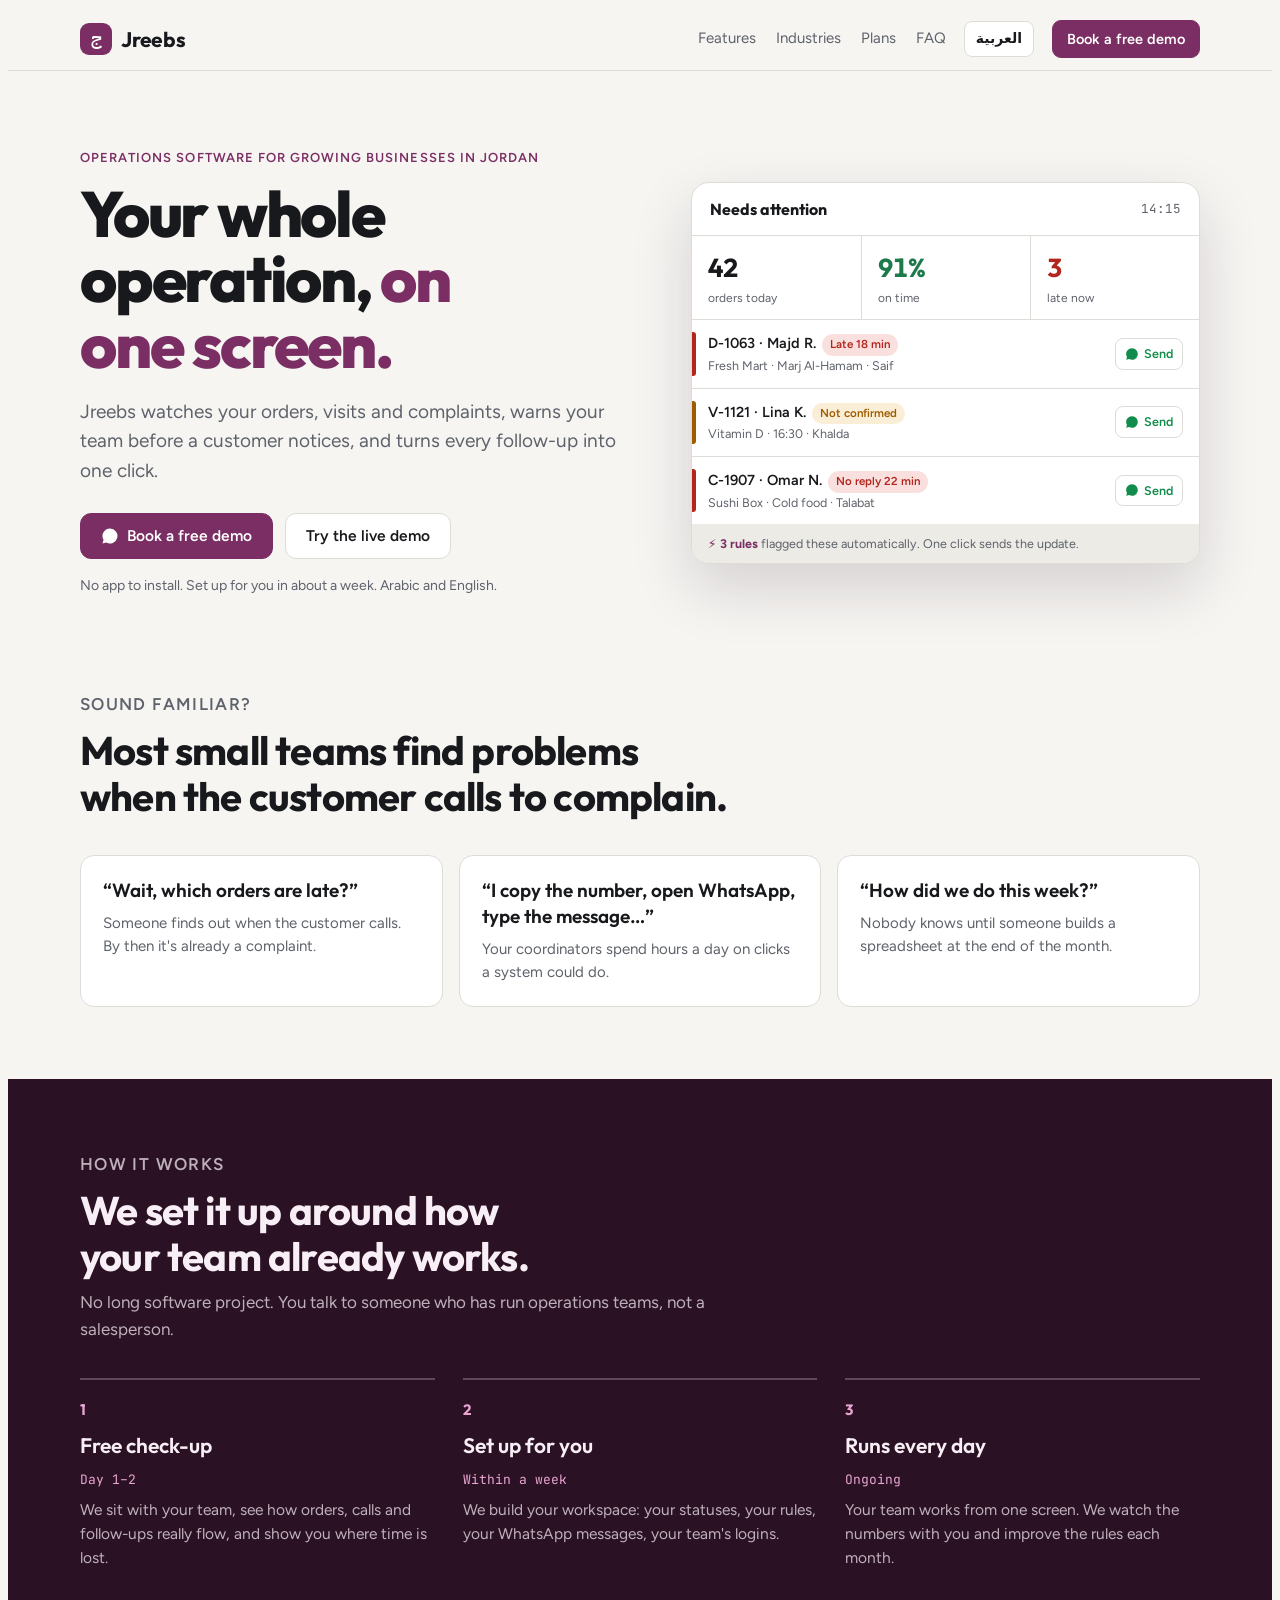
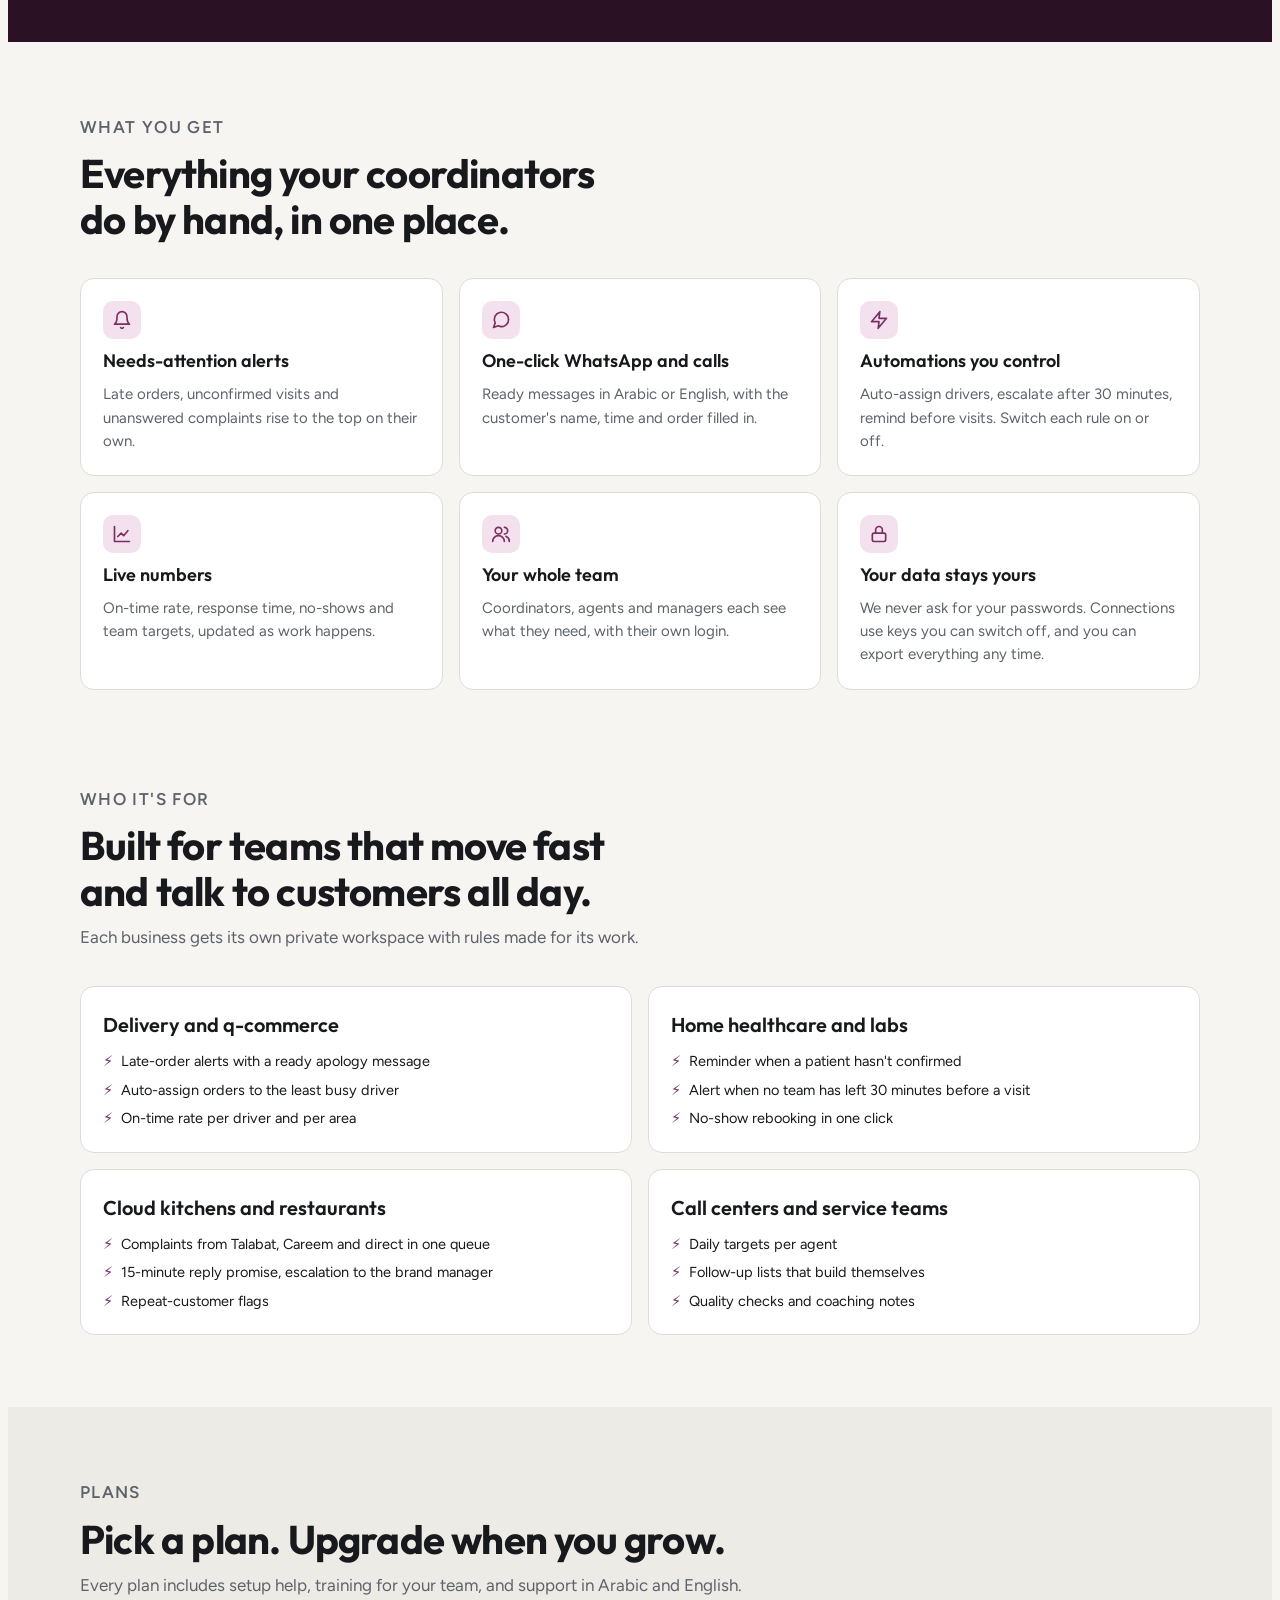
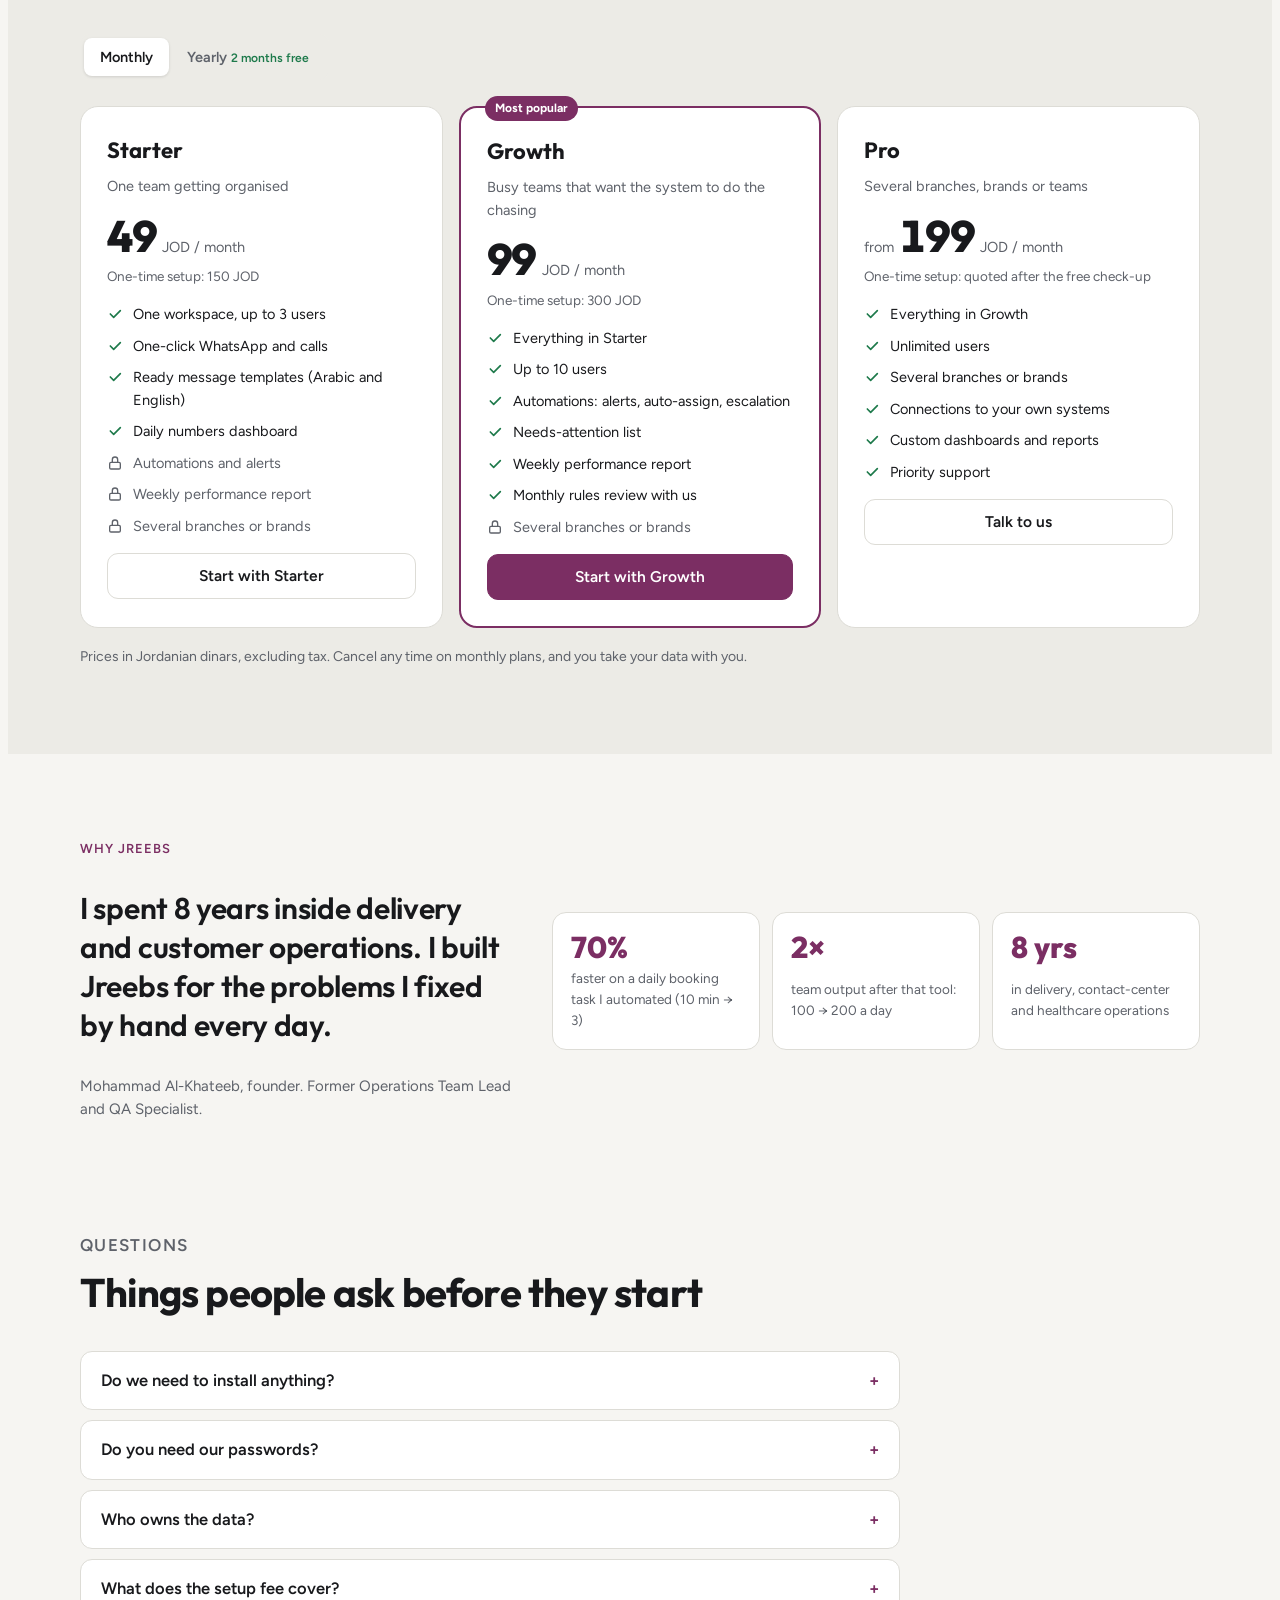
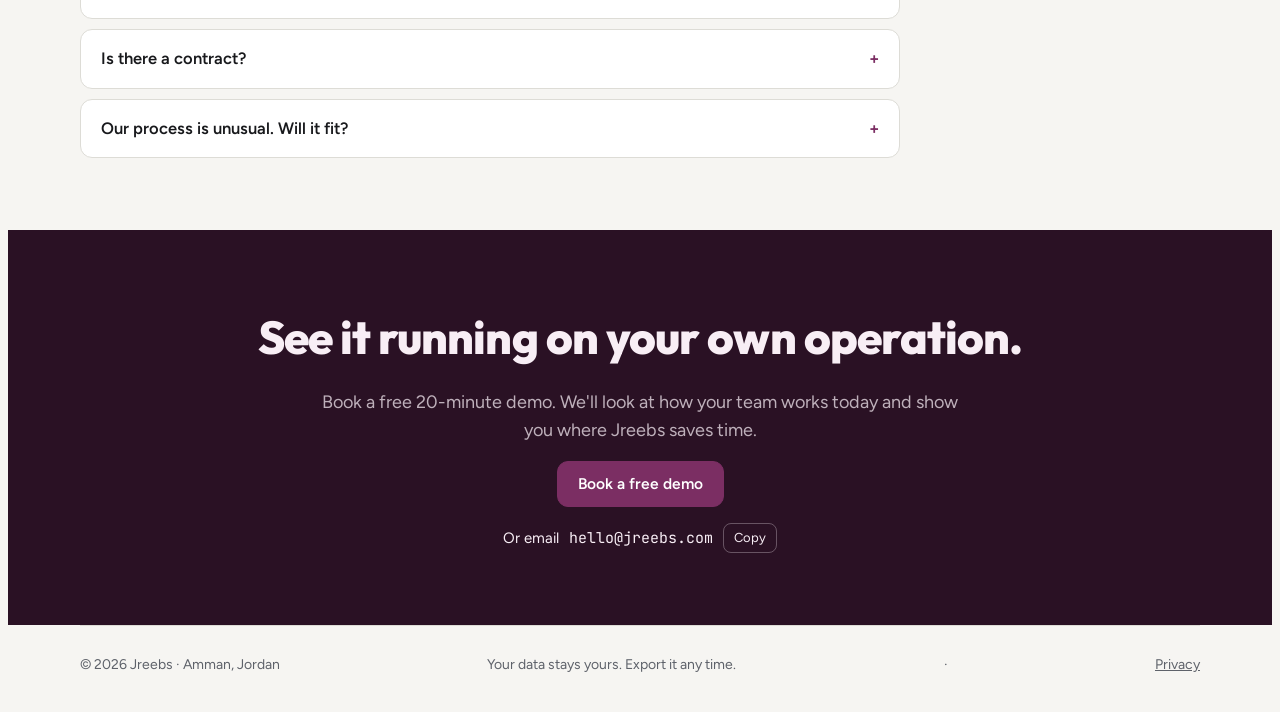
==== index.html @ a80e7702 "Switch contact email to hello@jreebs.com; add go-live checklist Co-Authored-By: Claude Sonnet 5 <nor" ====
<!doctype html>
<html lang="en">
<head>
<meta charset="utf-8">
<meta name="viewport" content="width=device-width, initial-scale=1, viewport-fit=cover">
<title>Jreebs — operations software for growing businesses in Jordan</title>
<meta name="description" content="Jreebs watches your orders, visits and complaints, warns your team before a customer notices, and turns every follow-up into one click. Built for delivery, home healthcare, cloud kitchens and service teams in Jordan.">
<meta name="theme-color" content="#7B2E63">
<meta property="og:type" content="website">
<meta property="og:site_name" content="Jreebs">
<meta property="og:title" content="Jreebs — your whole operation, on one screen">
<meta property="og:description" content="Operations software for growing businesses in Jordan: alerts, one-click WhatsApp, automations you control, and live numbers.">
<meta property="og:url" content="https://jreebs.com/">
<meta property="og:locale" content="en_US">
<meta property="og:locale:alternate" content="ar_JO">
<meta name="twitter:card" content="summary">
<link rel="canonical" href="https://jreebs.com/">
<link rel="icon" href="data:image/svg+xml,%3Csvg xmlns='http://www.w3.org/2000/svg' viewBox='0 0 64 64'%3E%3Crect width='64' height='64' rx='16' fill='%237B2E63'/%3E%3Ctext x='32' y='44' font-size='34' font-family='Tahoma,sans-serif' fill='white' text-anchor='middle'%3E%D8%AC%3C/text%3E%3C/svg%3E">
<link rel="preconnect" href="https://fonts.googleapis.com">
<link rel="preconnect" href="https://fonts.gstatic.com" crossorigin>
<link rel="stylesheet" href="https://fonts.googleapis.com/css2?family=Outfit:wght@500;600;700;800&family=Figtree:wght@400;500;600&family=JetBrains+Mono:wght@400;500&family=IBM+Plex+Sans+Arabic:wght@400;500;600;700&display=swap">
<style>
/* Layout: product landing page. Hero with a live-looking "needs attention" card, pains, how it works, features, industries, plans with a monthly/yearly switch, founder note, FAQ, closing CTA. Arabic (RTL) and English. */
:root {
  --bg: #F6F5F2;
  --surface: #FFFFFF;
  --surface-2: #ECEBE6;
  --ink: #18191C;
  --muted: #5E626A;
  --line: #DDDCD6;
  --accent: #7B2E63;
  --accent-ink: #FFFFFF;
  --accent-soft: #F3E2EE;
  --deep: #2A1124;
  --deep-ink: #F8EEF5;
  --good: #1E7A4B; --good-soft: #DDF0E5;
  --warn: #9E5C00; --warn-soft: #FBEED6;
  --crit: #B3261E; --crit-soft: #F9E0DE;
  --wa: #128C4A;
  --shadow: 0 24px 60px rgba(42, 17, 36, .16);
  --display: "Outfit", system-ui, -apple-system, "Segoe UI", sans-serif;
  --sans: "Figtree", system-ui, -apple-system, "Segoe UI", sans-serif;
  --mono: "JetBrains Mono", ui-monospace, Consolas, monospace;
}
@media (prefers-color-scheme: dark) {
  :root:not([data-theme="light"]) {
    color-scheme: dark;
    --bg: #121114; --surface: #1C1A1E; --surface-2: #27242A; --ink: #EEECEF; --muted: #A09BA3; --line: #312E34;
    --accent: #E794C9; --accent-ink: #121114; --accent-soft: #3A2133; --deep: #24101F; --deep-ink: #F8EEF5;
    --good: #5CCB8E; --good-soft: #15301F; --warn: #E6AE52; --warn-soft: #33270F; --crit: #F08A82; --crit-soft: #3A1B19; --wa: #4CD08A;
    --shadow: 0 24px 60px rgba(0,0,0,.5);
  }
}
:root[data-theme="dark"] {
  color-scheme: dark;
  --bg: #121114; --surface: #1C1A1E; --surface-2: #27242A; --ink: #EEECEF; --muted: #A09BA3; --line: #312E34;
  --accent: #E794C9; --accent-ink: #121114; --accent-soft: #3A2133; --deep: #24101F; --deep-ink: #F8EEF5;
  --good: #5CCB8E; --good-soft: #15301F; --warn: #E6AE52; --warn-soft: #33270F; --crit: #F08A82; --crit-soft: #3A1B19; --wa: #4CD08A;
  --shadow: 0 24px 60px rgba(0,0,0,.5);
}
html[lang="ar"] { --display: "IBM Plex Sans Arabic", "Outfit", system-ui, sans-serif; --sans: "IBM Plex Sans Arabic", "Figtree", system-ui, sans-serif; }
* { box-sizing: border-box; }
[hidden] { display: none !important; }
body { background: var(--bg); color: var(--ink); font-family: var(--sans); font-size: 16px; line-height: 1.55; }
a { color: inherit; }
button { font: inherit; color: inherit; cursor: pointer; }
:focus-visible { outline: 2px solid var(--accent); outline-offset: 3px; }
.wrap { max-width: 1160px; margin: 0 auto; padding-inline: 20px; }
h1, h2, h3 { font-family: var(--display); text-wrap: balance; margin: 0; }
.eyebrow { font-size: 13px; font-weight: 600; letter-spacing: .08em; text-transform: uppercase; color: var(--accent); }
html[lang="ar"] .eyebrow { letter-spacing: 0; }
.mono { font-family: var(--mono); font-variant-numeric: tabular-nums; }
section { padding-block: 72px; }
.sec-head { display: grid; gap: 10px; max-width: 680px; margin-bottom: 36px; }
.sec-head h2 { font-size: clamp(28px, 4vw, 40px); font-weight: 700; letter-spacing: -.02em; line-height: 1.15; }
html[lang="ar"] .sec-head h2 { letter-spacing: 0; line-height: 1.35; }
.sec-head p { margin: 0; color: var(--muted); font-size: 17px; }

/* nav */
nav.top { position: sticky; top: env(safe-area-inset-top, 0px); z-index: 30; background: color-mix(in srgb, var(--bg) 88%, transparent); backdrop-filter: blur(10px); border-bottom: 1px solid var(--line); }
.nav-in { display: flex; align-items: center; gap: 18px; padding-block: 12px; }
.logo { display: flex; align-items: center; gap: 9px; text-decoration: none; margin-inline-end: auto; }
.logo i { width: 32px; height: 32px; border-radius: 9px; background: var(--accent); color: var(--accent-ink); display: grid; place-items: center; font-style: normal; font-family: "IBM Plex Sans Arabic", sans-serif; font-weight: 600; font-size: 17px; }
.logo b { font-family: "Outfit", sans-serif; font-weight: 700; font-size: 21px; letter-spacing: -.01em; }
.links { display: flex; gap: 20px; font-size: 15px; }
.links a { text-decoration: none; color: var(--muted); }
.links a:hover { color: var(--ink); }
.lang { border: 1px solid var(--line); background: var(--surface); border-radius: 8px; height: 36px; padding-inline: 11px; font-weight: 600; font-size: 14px; }
.btn { display: inline-flex; align-items: center; justify-content: center; gap: 8px; height: 46px; padding-inline: 20px; border-radius: 11px; border: 1px solid var(--line); background: var(--surface); font-weight: 600; text-decoration: none; white-space: nowrap; font-size: 15.5px; }
.btn:hover { border-color: var(--muted); }
.btn.primary { background: var(--accent); color: var(--accent-ink); border-color: var(--accent); }
.btn.primary:hover { filter: brightness(1.08); }
.btn.sm { height: 38px; padding-inline: 14px; font-size: 14.5px; border-radius: 9px; }
.btn svg { width: 18px; height: 18px; flex: none; }

/* hero */
.hero { padding-block: 64px 56px; }
.hero-in { display: grid; grid-template-columns: minmax(0, 1.05fr) minmax(0, .95fr); gap: 48px; align-items: center; }
.hero h1 { font-size: clamp(38px, 6vw, 64px); font-weight: 800; letter-spacing: -.035em; line-height: 1.02; }
html[lang="ar"] .hero h1 { letter-spacing: 0; line-height: 1.25; font-weight: 700; }
.hero h1 em { font-style: normal; color: var(--accent); }
.hero .lead { font-size: 19px; color: var(--muted); margin: 20px 0 28px; max-width: 34em; }
.ctas { display: flex; gap: 12px; flex-wrap: wrap; }
.hero .note { margin-top: 16px; font-size: 14px; color: var(--muted); }
.mock { background: var(--surface); border: 1px solid var(--line); border-radius: 18px; box-shadow: var(--shadow); overflow: hidden; }
.mock-h { display: flex; justify-content: space-between; align-items: center; padding: 14px 18px; border-bottom: 1px solid var(--line); }
.mock-h b { font-family: var(--display); font-size: 16px; }
.mock-h span { font-size: 12.5px; color: var(--muted); }
.mock-k { display: grid; grid-template-columns: repeat(3, minmax(0, 1fr)); border-bottom: 1px solid var(--line); }
.mock-k div { padding: 12px 16px; display: grid; }
.mock-k div + div { border-inline-start: 1px solid var(--line); }
.mock-k b { font-family: "Outfit", sans-serif; font-size: 26px; font-weight: 700; font-variant-numeric: tabular-nums; }
.mock-k span { font-size: 12px; color: var(--muted); }
.mock-row { display: grid; grid-template-columns: 4px minmax(0, 1fr) auto; gap: 12px; align-items: center; padding: 12px 16px 12px 0; border-bottom: 1px solid var(--line); }
html[dir="rtl"] .mock-row { padding: 12px 0 12px 16px; }
.mock-row:last-child { border-bottom: 0; }
.mock-row i { align-self: stretch; border-radius: 0 3px 3px 0; }
html[dir="rtl"] .mock-row i { border-radius: 3px 0 0 3px; }
.mock-row i.c { background: var(--crit); } .mock-row i.w { background: var(--warn); }
.mock-row .t { font-weight: 600; font-size: 14.5px; }
.mock-row .d { font-size: 12.5px; color: var(--muted); }
.mock-row .wa { font-size: 12.5px; font-weight: 600; color: var(--wa); border: 1px solid var(--line); border-radius: 8px; padding: 5px 9px; white-space: nowrap; display: inline-flex; gap: 5px; align-items: center; }
.mock-row .wa svg { width: 14px; height: 14px; }
.pill { display: inline-block; font-size: 11.5px; font-weight: 600; padding: 2px 8px; border-radius: 99px; margin-inline-start: 6px; }
.pill.c { background: var(--crit-soft); color: var(--crit); } .pill.w { background: var(--warn-soft); color: var(--warn); }
.mock-foot { padding: 10px 16px; font-size: 12.5px; color: var(--muted); background: var(--surface-2); }
.mock-foot b { color: var(--accent); }

/* pains */
.pains { display: grid; grid-template-columns: repeat(3, minmax(0, 1fr)); gap: 16px; }
.pain { background: var(--surface); border: 1px solid var(--line); border-radius: 14px; padding: 22px; display: grid; gap: 8px; align-content: start; }
.pain q { font-family: var(--display); font-size: 19px; font-weight: 600; quotes: none; line-height: 1.35; }
.pain p { margin: 0; color: var(--muted); font-size: 15px; }

/* steps */
.dark { background: var(--deep); color: var(--deep-ink); }
.dark .sec-head p, .dark .muted { color: color-mix(in srgb, var(--deep-ink) 72%, transparent); }
.dark .eyebrow { color: #E9A6D2; }
.steps { display: grid; grid-template-columns: repeat(3, minmax(0, 1fr)); gap: 28px; counter-reset: s; }
.step { display: grid; gap: 8px; align-content: start; border-top: 2px solid color-mix(in srgb, var(--deep-ink) 25%, transparent); padding-top: 18px; }
.step::before { counter-increment: s; content: counter(s); font-family: "Outfit", sans-serif; font-size: 15px; font-weight: 700; color: #E9A6D2; }
.step h3 { font-size: 21px; font-weight: 600; }
.step p { margin: 0; font-size: 15.5px; }
.step .when { font-family: var(--mono); font-size: 13px; color: #E9A6D2; }

/* features */
.feats { display: grid; grid-template-columns: repeat(3, minmax(0, 1fr)); gap: 16px; }
.feat { padding: 22px; border-radius: 14px; background: var(--surface); border: 1px solid var(--line); display: grid; gap: 8px; align-content: start; }
.feat .ic { width: 38px; height: 38px; border-radius: 10px; background: var(--accent-soft); color: var(--accent); display: grid; place-items: center; }
.feat .ic svg { width: 20px; height: 20px; }
.feat h3 { font-size: 18px; font-weight: 600; }
.feat p { margin: 0; color: var(--muted); font-size: 15px; }

/* industries */
.inds { display: grid; grid-template-columns: repeat(2, minmax(0, 1fr)); gap: 16px; }
.ind { background: var(--surface); border: 1px solid var(--line); border-radius: 14px; padding: 22px; display: grid; gap: 10px; align-content: start; }
.ind h3 { font-size: 20px; font-weight: 600; }
.ind ul { margin: 0; padding: 0; list-style: none; display: grid; gap: 6px; }
.ind li { font-size: 14.5px; display: flex; gap: 8px; }
.ind li::before { content: "⚡"; color: var(--accent); flex: none; }

/* plans */
.billing { display: inline-flex; background: var(--surface-2); border-radius: 11px; padding: 4px; gap: 2px; margin-bottom: 26px; }
.billing button { border: 0; background: none; padding: 8px 16px; border-radius: 8px; font-weight: 600; color: var(--muted); font-size: 14.5px; }
.billing button[aria-pressed="true"] { background: var(--surface); color: var(--ink); box-shadow: 0 1px 3px rgba(0,0,0,.12); }
.billing small { color: var(--good); font-weight: 600; }
.plans { display: grid; grid-template-columns: repeat(3, minmax(0, 1fr)); gap: 16px; align-items: stretch; }
.plan { background: var(--surface); border: 1px solid var(--line); border-radius: 18px; padding: 26px; display: grid; gap: 16px; align-content: start; position: relative; }
.plan.hot { border: 2px solid var(--accent); }
.plan .tag { position: absolute; top: -12px; inset-inline-start: 24px; background: var(--accent); color: var(--accent-ink); font-size: 12px; font-weight: 700; padding: 3px 10px; border-radius: 99px; }
.plan h3 { font-size: 22px; font-weight: 700; }
.plan .for { color: var(--muted); font-size: 14.5px; margin: -8px 0 0; }
.price { display: flex; align-items: baseline; gap: 6px; flex-wrap: wrap; }
.price b { font-family: "Outfit", sans-serif; font-size: 44px; font-weight: 800; letter-spacing: -.03em; line-height: 1; font-variant-numeric: tabular-nums; }
.price span { color: var(--muted); font-size: 14.5px; }
.setup { font-size: 13.5px; color: var(--muted); margin-top: -8px; }
.plan ul { list-style: none; margin: 0; padding: 0; display: grid; gap: 9px; font-size: 14.5px; }
.plan li { display: grid; grid-template-columns: 18px minmax(0, 1fr); gap: 8px; }
.plan li svg { width: 16px; height: 16px; margin-top: 3px; }
.plan li.yes svg { color: var(--good); }
.plan li.no { color: var(--muted); }
.plan li.no svg { color: var(--muted); }
.plan .btn { width: 100%; margin-top: auto; }
.plans-note { margin-top: 18px; font-size: 14px; color: var(--muted); }

/* founder */
.founder { display: grid; grid-template-columns: minmax(0, .8fr) minmax(0, 1.2fr); gap: 40px; align-items: center; }
.quote { font-family: var(--display); font-size: clamp(22px, 3vw, 30px); font-weight: 600; line-height: 1.3; letter-spacing: -.01em; }
html[lang="ar"] .quote { letter-spacing: 0; line-height: 1.5; }
.facts { display: grid; grid-template-columns: repeat(3, minmax(0, 1fr)); gap: 12px; }
.fact { background: var(--surface); border: 1px solid var(--line); border-radius: 14px; padding: 18px; display: grid; gap: 4px; }
.fact b { font-family: "Outfit", sans-serif; font-size: 30px; font-weight: 800; color: var(--accent); line-height: 1.1; }
.fact span { font-size: 13.5px; color: var(--muted); }
.founder .who { margin-top: 18px; color: var(--muted); font-size: 15px; }

/* faq */
.faq { display: grid; gap: 10px; max-width: 820px; }
.faq details { background: var(--surface); border: 1px solid var(--line); border-radius: 12px; padding: 16px 20px; }
.faq summary { font-weight: 600; cursor: pointer; font-size: 16.5px; list-style: none; display: flex; justify-content: space-between; gap: 12px; }
.faq summary::after { content: "+"; color: var(--accent); font-weight: 700; }
.faq details[open] summary::after { content: "–"; }
.faq summary::-webkit-details-marker { display: none; }
.faq p { margin: 10px 0 0; color: var(--muted); font-size: 15px; }

/* final cta */
.final { text-align: center; display: grid; gap: 16px; justify-items: center; }
.final h2 { font-size: clamp(30px, 4.5vw, 46px); font-weight: 800; letter-spacing: -.02em; }
html[lang="ar"] .final h2 { letter-spacing: 0; }
.contact { display: flex; gap: 10px; align-items: center; flex-wrap: wrap; justify-content: center; font-size: 15px; }
.contact .mono { user-select: all; }
.copy { border: 1px solid color-mix(in srgb, var(--deep-ink) 30%, transparent); background: transparent; color: inherit; border-radius: 8px; padding: 4px 10px; font-size: 13px; }
footer { padding-block: 28px; border-top: 1px solid var(--line); color: var(--muted); font-size: 14px; display: flex; gap: 12px; justify-content: space-between; flex-wrap: wrap; }
.draft { position: fixed; bottom: calc(14px + env(safe-area-inset-bottom, 0px)); inset-inline-start: 14px; z-index: 40; background: var(--warn-soft); color: var(--warn); font-size: 12.5px; font-weight: 600; padding: 5px 10px; border-radius: 99px; }
.toast { position: fixed; z-index: 60; inset-inline: 16px; bottom: calc(18px + env(safe-area-inset-bottom, 0px)); margin-inline: auto; max-width: 380px; background: var(--ink); color: var(--bg); padding: 11px 14px; border-radius: 10px; font-size: 14px; text-align: center; }

@media (max-width: 960px) {
  .hero-in, .founder { grid-template-columns: minmax(0, 1fr); }
  .pains, .feats, .plans, .steps { grid-template-columns: minmax(0, 1fr); }
  .inds { grid-template-columns: minmax(0, 1fr); }
  .links { display: none; }
}
@media (max-width: 520px) {
  section { padding-block: 52px; }
  .facts { grid-template-columns: minmax(0, 1fr); }
  .nav-cta { display: none; }
  .mock-row .wa span { display: none; }
}
@media (prefers-reduced-motion: no-preference) {
  .mock-row.new { animation: slide .6s ease-out; }
  @keyframes slide { from { background: var(--accent-soft); } to { background: transparent; } }
}
</style>
</head>
<body>

<nav class="top" aria-label="Main">
  <div class="wrap nav-in">
    <a class="logo" href="#top" aria-label="Jreebs home"><i aria-hidden="true">ج</i><b data-brand></b></a>
    <div class="links"><a href="#features" data-t="navFeatures"></a><a href="#industries" data-t="navInd"></a><a href="#plans" data-t="navPlans"></a><a href="#faq" data-t="navFaq"></a></div>
    <button class="lang" type="button" id="langBtn"></button>
    <a class="btn sm primary nav-cta" data-wa="demo" target="_blank" rel="noopener" data-t="ctaDemo"></a>
  </div>
</nav>

<main id="top">
  <section class="hero">
    <div class="wrap hero-in">
      <div>
        <p class="eyebrow" data-t="heroEyebrow"></p>
        <h1 data-th="heroTitle"></h1>
        <p class="lead" data-t="heroLead"></p>
        <div class="ctas">
          <a class="btn primary" data-wa="demo" target="_blank" rel="noopener"><svg viewBox="0 0 24 24" fill="currentColor" aria-hidden="true"><path d="M12 2a10 10 0 0 0-8.6 15.1L2 22l5-1.3A10 10 0 1 0 12 2Zm4.5 12.1c-.2-.1-1.5-.7-1.7-.8s-.4-.1-.6.1-.7.8-.8 1-.3.2-.5.1a6.7 6.7 0 0 1-3.3-2.9c-.3-.4.3-.4.7-1.4.1-.2 0-.3 0-.4l-.8-1.8c-.2-.5-.4-.4-.6-.4h-.5a1 1 0 0 0-.7.3 2.9 2.9 0 0 0-.9 2.2 5.1 5.1 0 0 0 1.1 2.7 11.6 11.6 0 0 0 4.4 3.9c1.6.7 2.3.8 3.1.6a2.7 2.7 0 0 0 1.8-1.2 2.2 2.2 0 0 0 .2-1.2c-.1-.1-.2-.2-.4-.3Z"/></svg><span data-t="ctaDemo"></span></a>
          <a class="btn" href="/demo/" target="_blank" rel="noopener" data-t="ctaLive"></a>
        </div>
        <p class="note" data-t="heroNote"></p>
      </div>
      <div class="mock" aria-label="Product preview">
        <div class="mock-h"><b data-t="mockTitle"></b><span class="mono">14:15</span></div>
        <div class="mock-k">
          <div><b>42</b><span data-t="mockK1"></span></div>
          <div><b style="color:var(--good)">91%</b><span data-t="mockK2"></span></div>
          <div><b style="color:var(--crit)">3</b><span data-t="mockK3"></span></div>
        </div>
        <div id="mockRows"></div>
        <div class="mock-foot" data-th="mockFoot"></div>
      </div>
    </div>
  </section>

  <section style="padding-top:24px">
    <div class="wrap">
      <div class="sec-head"><p class="eyebrow" data-t="painEyebrow"></p><h2 data-t="painTitle"></h2></div>
      <div class="pains" id="pains"></div>
    </div>
  </section>

  <section class="dark">
    <div class="wrap">
      <div class="sec-head"><p class="eyebrow" data-t="howEyebrow"></p><h2 data-t="howTitle"></h2><p data-t="howLead"></p></div>
      <div class="steps" id="steps"></div>
    </div>
  </section>

  <section id="features">
    <div class="wrap">
      <div class="sec-head"><p class="eyebrow" data-t="featEyebrow"></p><h2 data-t="featTitle"></h2></div>
      <div class="feats" id="feats"></div>
    </div>
  </section>

  <section id="industries" style="padding-top:24px">
    <div class="wrap">
      <div class="sec-head"><p class="eyebrow" data-t="indEyebrow"></p><h2 data-t="indTitle"></h2><p data-t="indLead"></p></div>
      <div class="inds" id="inds"></div>
    </div>
  </section>

  <section id="plans" style="background:var(--surface-2)">
    <div class="wrap">
      <div class="sec-head"><p class="eyebrow" data-t="planEyebrow"></p><h2 data-t="planTitle"></h2><p data-t="planLead"></p></div>
      <div class="billing" role="group" aria-label="Billing period"><button type="button" data-bill="m" aria-pressed="true" data-t="billM"></button><button type="button" data-bill="y" aria-pressed="false"><span data-t="billY"></span> <small data-t="billSave"></small></button></div>
      <div class="plans" id="plans-grid"></div>
      <p class="plans-note" data-t="planNote"></p>
    </div>
  </section>

  <section>
    <div class="wrap founder">
      <div>
        <p class="eyebrow" data-t="founderEyebrow"></p>
        <p class="quote" data-t="founderQuote"></p>
        <p class="who" data-t="founderWho"></p>
      </div>
      <div class="facts" id="facts"></div>
    </div>
  </section>

  <section id="faq" style="padding-top:24px">
    <div class="wrap">
      <div class="sec-head"><p class="eyebrow" data-t="faqEyebrow"></p><h2 data-t="faqTitle"></h2></div>
      <div class="faq" id="faqList"></div>
    </div>
  </section>

  <section class="dark">
    <div class="wrap final">
      <h2 data-t="finalTitle"></h2>
      <p class="muted" data-t="finalLead" style="margin:0;font-size:18px;max-width:36em"></p>
      <a class="btn primary" data-wa="demo" target="_blank" rel="noopener" data-t="ctaDemo"></a>
      <div class="contact"><span data-t="orEmail"></span> <span class="mono" id="email"></span> <button class="copy" type="button" id="copyEmail" data-t="copy"></button></div>
    </div>
  </section>
</main>

<div class="wrap"><footer><span>© 2026 <span data-brand></span> · <span data-t="footerLoc"></span></span><span data-t="footerData"></span> · <a href="/privacy.html" data-t="footerPrivacy"></a></footer></div>
<div class="toast" id="toast" hidden role="status"></div>

<script>
(() => {
const BRAND = { en: "Jreebs", ar: "مغطينك" };
const PHONE = "962795384541";
const EMAIL = "hello@jreebs.com";
const PRICES = { starter: [49, 490], growth: [99, 990], pro: [199, 1990] };

const IC = {
  bell: '<svg viewBox="0 0 24 24" fill="none" stroke="currentColor" stroke-width="2" stroke-linecap="round" stroke-linejoin="round" aria-hidden="true"><path d="M6 8a6 6 0 0 1 12 0c0 7 3 9 3 9H3s3-2 3-9"/><path d="M10.3 21a1.9 1.9 0 0 0 3.4 0"/></svg>',
  chat: '<svg viewBox="0 0 24 24" fill="none" stroke="currentColor" stroke-width="2" stroke-linecap="round" stroke-linejoin="round" aria-hidden="true"><path d="M21 11.5a8.4 8.4 0 0 1-12.4 7.4L3 21l2.1-5.6A8.5 8.5 0 1 1 21 11.5Z"/></svg>',
  bolt: '<svg viewBox="0 0 24 24" fill="none" stroke="currentColor" stroke-width="2" stroke-linecap="round" stroke-linejoin="round" aria-hidden="true"><path d="M13 2 3 14h9l-1 8 10-12h-9l1-8z"/></svg>',
  chart: '<svg viewBox="0 0 24 24" fill="none" stroke="currentColor" stroke-width="2" stroke-linecap="round" stroke-linejoin="round" aria-hidden="true"><path d="M3 3v18h18"/><path d="m7 15 4-4 3 3 5-6"/></svg>',
  users: '<svg viewBox="0 0 24 24" fill="none" stroke="currentColor" stroke-width="2" stroke-linecap="round" stroke-linejoin="round" aria-hidden="true"><circle cx="9" cy="8" r="4"/><path d="M2 21a7 7 0 0 1 14 0"/><path d="M16 4a4 4 0 0 1 0 8M22 21a7 7 0 0 0-4-6.3"/></svg>',
  lock: '<svg viewBox="0 0 24 24" fill="none" stroke="currentColor" stroke-width="2" stroke-linecap="round" stroke-linejoin="round" aria-hidden="true"><rect x="4" y="11" width="16" height="10" rx="2"/><path d="M8 11V7a4 4 0 0 1 8 0v4"/></svg>',
  yes: '<svg viewBox="0 0 24 24" fill="none" stroke="currentColor" stroke-width="2.5" stroke-linecap="round" stroke-linejoin="round" aria-hidden="true"><path d="m5 12 5 5L20 7"/></svg>',
  wa: '<svg viewBox="0 0 24 24" fill="currentColor" aria-hidden="true"><path d="M12 2a10 10 0 0 0-8.6 15.1L2 22l5-1.3A10 10 0 1 0 12 2Zm4.5 12.1c-.2-.1-1.5-.7-1.7-.8s-.4-.1-.6.1-.7.8-.8 1-.3.2-.5.1a6.7 6.7 0 0 1-3.3-2.9c-.3-.4.3-.4.7-1.4.1-.2 0-.3 0-.4l-.8-1.8c-.2-.5-.4-.4-.6-.4h-.5a1 1 0 0 0-.7.3 2.9 2.9 0 0 0-.9 2.2 5.1 5.1 0 0 0 1.1 2.7 11.6 11.6 0 0 0 4.4 3.9c1.6.7 2.3.8 3.1.6a2.7 2.7 0 0 0 1.8-1.2 2.2 2.2 0 0 0 .2-1.2c-.1-.1-.2-.2-.4-.3Z"/></svg>'
};

const T = {
  en: {
    navFeatures: "Features", navInd: "Industries", navPlans: "Plans", navFaq: "FAQ", ctaDemo: "Book a free demo", ctaLive: "Try the live demo",
    heroEyebrow: "Operations software for growing businesses in Jordan",
    heroTitle: "Your whole operation, <em>on one screen.</em>",
    heroLead: "Jreebs watches your orders, visits and complaints, warns your team before a customer notices, and turns every follow-up into one click.",
    heroNote: "No app to install. Set up for you in about a week. Arabic and English.",
    mockTitle: "Needs attention", mockK1: "orders today", mockK2: "on time", mockK3: "late now",
    mockFoot: "<b>⚡ 3 rules</b> flagged these automatically. One click sends the update.",
    painEyebrow: "Sound familiar?", painTitle: "Most small teams find problems when the customer calls to complain.",
    howEyebrow: "How it works", howTitle: "We set it up around how your team already works.", howLead: "No long software project. You talk to someone who has run operations teams, not a salesperson.",
    featEyebrow: "What you get", featTitle: "Everything your coordinators do by hand, in one place.",
    indEyebrow: "Who it's for", indTitle: "Built for teams that move fast and talk to customers all day.", indLead: "Each business gets its own private workspace with rules made for its work.",
    planEyebrow: "Plans", planTitle: "Pick a plan. Upgrade when you grow.", planLead: "Every plan includes setup help, training for your team, and support in Arabic and English.",
    billM: "Monthly", billY: "Yearly", billSave: "2 months free",
    planNote: "Prices in Jordanian dinars, excluding tax. Cancel any time on monthly plans, and you take your data with you.",
    perMonth: "/ month", perYear: "/ year", from: "from", setup: "One-time setup", custom: "quoted after the free check-up",
    choose: "Start with", talk: "Talk to us", popular: "Most popular",
    founderEyebrow: "Why Jreebs", founderQuote: "I spent 8 years inside delivery and customer operations. I built Jreebs for the problems I fixed by hand every day.",
    founderWho: "Mohammad Al-Khateeb, founder. Former Operations Team Lead and QA Specialist.",
    faqEyebrow: "Questions", faqTitle: "Things people ask before they start",
    finalTitle: "See it running on your own operation.", finalLead: "Book a free 20-minute demo. We'll look at how your team works today and show you where Jreebs saves time.",
    orEmail: "Or email", copy: "Copy", copied: "Email copied",
    footerLoc: "Amman, Jordan", footerData: "Your data stays yours. Export it any time.", footerPrivacy: "Privacy",
    waDemo: "Hello, I'd like to book a free demo of Jreebs.", waPlan: "Hello, I'm interested in the Jreebs {plan} plan. Can we book a demo?"
  },
  ar: {
    navFeatures: "المزايا", navInd: "القطاعات", navPlans: "الباقات", navFaq: "أسئلة", ctaDemo: "احجز عرضاً مجانياً", ctaLive: "جرّب النسخة التجريبية",
    heroEyebrow: "نظام عمليات للشركات النامية في الأردن",
    heroTitle: "عملياتك كلّها <em>على شاشة وحدة.</em>",
    heroLead: "مغطينك يراقب طلباتك وزياراتك وشكاوى العملاء، وينبّه فريقك قبل ما ينتبه العميل، ويخلّي كل متابعة بكبسة زر.",
    heroNote: "بدون تطبيق تنزّله. نجهّزه إلك خلال أسبوع تقريباً. عربي وإنجليزي.",
    mockTitle: "بحاجة لانتباه", mockK1: "طلب اليوم", mockK2: "بالوقت", mockK3: "متأخر الآن",
    mockFoot: "<b>⚡ ٣ قواعد</b> رصدت هاي الحالات تلقائياً. كبسة وحدة بتبعث التحديث.",
    painEyebrow: "مألوف؟", painTitle: "أغلب الفرق الصغيرة بتكتشف المشكلة لما يتصل العميل يشتكي.",
    howEyebrow: "كيف بيشتغل", howTitle: "منجهّزه على طريقة شغل فريقك الحالية.", howLead: "مش مشروع برمجي طويل. بتحكي مع شخص أدار فرق عمليات، مش مندوب مبيعات.",
    featEyebrow: "شو بتحصل", featTitle: "كل الشغل اليدوي اللي بيعمله المنسّقين، بمكان واحد.",
    indEyebrow: "لمين", indTitle: "مصمم للفرق السريعة اللي بتتعامل مع العملاء طول اليوم.", indLead: "كل شركة إلها مساحة خاصة فيها، بقواعد مصممة لطبيعة شغلها.",
    planEyebrow: "الباقات", planTitle: "اختار باقتك، وكبّر لما تكبر.", planLead: "كل الباقات فيها مساعدة بالتجهيز، تدريب للفريق، ودعم بالعربي والإنجليزي.",
    billM: "شهري", billY: "سنوي", billSave: "شهرين مجاناً",
    planNote: "الأسعار بالدينار الأردني وغير شاملة الضريبة. بالباقات الشهرية بتقدر تلغي بأي وقت وبتاخذ بياناتك معك.",
    perMonth: "/ شهرياً", perYear: "/ سنوياً", from: "يبدأ من", setup: "رسوم تجهيز لمرة واحدة", custom: "حسب الفحص المجاني",
    choose: "ابدأ بباقة", talk: "تواصل معنا", popular: "الأكثر طلباً",
    founderEyebrow: "ليش مغطينك", founderQuote: "قضيت ٨ سنين جوّا عمليات التوصيل وخدمة العملاء. بنيت مغطينك للمشاكل اللي كنت أحلّها بإيدي كل يوم.",
    founderWho: "محمد الخطيب، المؤسس. قائد فريق عمليات وأخصائي ضبط جودة سابقاً.",
    faqEyebrow: "أسئلة", faqTitle: "أسئلة بتنسأل قبل البداية",
    finalTitle: "شوفه شغّال على عملياتك انت.", finalLead: "احجز عرض مجاني ٢٠ دقيقة. منشوف كيف بيشتغل فريقك اليوم ومنورجيك وين مغطينك بيوفّر وقت.",
    orEmail: "أو راسلنا على", copy: "نسخ", copied: "تم نسخ الإيميل",
    footerLoc: "عمّان، الأردن", footerData: "بياناتك إلك. بتقدر تصدّرها بأي وقت.", footerPrivacy: "الخصوصية",
    waDemo: "مرحبا، حابب أحجز عرض مجاني لنظام مغطينك.", waPlan: "مرحبا، مهتم بباقة {plan} من مغطينك. ممكن نحجز عرض؟"
  }
};

const PAINS = {
  en: [["“Wait, which orders are late?”", "Someone finds out when the customer calls. By then it's already a complaint."], ["“I copy the number, open WhatsApp, type the message…”", "Your coordinators spend hours a day on clicks a system could do."], ["“How did we do this week?”", "Nobody knows until someone builds a spreadsheet at the end of the month."]],
  ar: [["«استنى، أي طلبات متأخرة؟»", "بتعرف لما يتصل العميل. وقتها صارت شكوى."], ["«بنسخ الرقم، بفتح واتساب، بكتب الرسالة…»", "المنسّقين بيضيّعوا ساعات كل يوم على كبسات ممكن النظام يعملها."], ["«كيف كان أداءنا هالأسبوع؟»", "ولا حدا بيعرف لآخر الشهر لما حدا يعمل ملف إكسل."]]
};
const STEPS = {
  en: [["Free check-up", "Day 1–2", "We sit with your team, see how orders, calls and follow-ups really flow, and show you where time is lost."], ["Set up for you", "Within a week", "We build your workspace: your statuses, your rules, your WhatsApp messages, your team's logins."], ["Runs every day", "Ongoing", "Your team works from one screen. We watch the numbers with you and improve the rules each month."]],
  ar: [["فحص مجاني", "اليوم ١–٢", "منقعد مع فريقك، منشوف كيف بتمشي الطلبات والمكالمات والمتابعات فعلياً، ومنورجيك وين بيضيع الوقت."], ["منجهّزه إلك", "خلال أسبوع", "منبني مساحتك: حالاتك، قواعدك، رسائل الواتساب، وحسابات فريقك."], ["شغّال كل يوم", "مستمر", "فريقك بيشتغل من شاشة وحدة. منتابع الأرقام معك ومنحسّن القواعد كل شهر."]]
};
const FEATS = {
  en: [["bell", "Needs-attention alerts", "Late orders, unconfirmed visits and unanswered complaints rise to the top on their own."], ["chat", "One-click WhatsApp and calls", "Ready messages in Arabic or English, with the customer's name, time and order filled in."], ["bolt", "Automations you control", "Auto-assign drivers, escalate after 30 minutes, remind before visits. Switch each rule on or off."], ["chart", "Live numbers", "On-time rate, response time, no-shows and team targets, updated as work happens."], ["users", "Your whole team", "Coordinators, agents and managers each see what they need, with their own login."], ["lock", "Your data stays yours", "We never ask for your passwords. Connections use keys you can switch off, and you can export everything any time."]],
  ar: [["bell", "تنبيهات «بحاجة لانتباه»", "الطلبات المتأخرة والزيارات غير المؤكدة والشكاوى بلا رد بتطلع لفوق لحالها."], ["chat", "واتساب واتصال بكبسة", "رسائل جاهزة بالعربي أو الإنجليزي، فيها اسم العميل والوقت والطلب تلقائياً."], ["bolt", "أتمتة تحت سيطرتك", "توزيع السواقين تلقائياً، تصعيد بعد ٣٠ دقيقة، تذكير قبل الزيارة. وكل قاعدة بتشغّلها أو بتطفيها."], ["chart", "أرقام مباشرة", "نسبة الالتزام بالوقت، سرعة الرد، الغيابات وأهداف الفريق، بتتحدّث أول بأول."], ["users", "فريقك كامل", "المنسّقين والموظفين والمدراء، كل واحد بيشوف اللي بيلزمه بحسابه الخاص."], ["lock", "بياناتك إلك", "ما منطلب كلمات السر أبداً. الربط بمفاتيح بتقدر توقفها، وبتقدر تصدّر كل شي بأي وقت."]]
};
const INDS = {
  en: [["Delivery and q-commerce", ["Late-order alerts with a ready apology message", "Auto-assign orders to the least busy driver", "On-time rate per driver and per area"]], ["Home healthcare and labs", ["Reminder when a patient hasn't confirmed", "Alert when no team has left 30 minutes before a visit", "No-show rebooking in one click"]], ["Cloud kitchens and restaurants", ["Complaints from Talabat, Careem and direct in one queue", "15-minute reply promise, escalation to the brand manager", "Repeat-customer flags"]], ["Call centers and service teams", ["Daily targets per agent", "Follow-up lists that build themselves", "Quality checks and coaching notes"]]],
  ar: [["التوصيل والتجارة السريعة", ["تنبيه الطلبات المتأخرة مع رسالة اعتذار جاهزة", "توزيع الطلبات تلقائياً على أقل سائق مشغول", "نسبة الالتزام بالوقت لكل سائق ومنطقة"]], ["الرعاية المنزلية والمختبرات", ["تذكير لما المريض ما أكّد الموعد", "تنبيه إذا ما طلع الفريق قبل الزيارة بـ ٣٠ دقيقة", "إعادة حجز الغياب بكبسة"]], ["المطابخ السحابية والمطاعم", ["شكاوى طلبات وكريم والطلب المباشر بقائمة وحدة", "وعد رد خلال ١٥ دقيقة وتصعيد لمدير البراند", "تمييز العملاء المتكررين"]], ["مراكز الاتصال وفرق الخدمة", ["أهداف يومية لكل موظف", "قوائم متابعة بتنبني لحالها", "تقييم جودة وملاحظات تدريب"]]]
};
const PLANS = {
  en: [
    { id: "starter", name: "Starter", for: "One team getting organised", setup: 150, feats: [[1, "One workspace, up to 3 users"], [1, "One-click WhatsApp and calls"], [1, "Ready message templates (Arabic and English)"], [1, "Daily numbers dashboard"], [0, "Automations and alerts"], [0, "Weekly performance report"], [0, "Several branches or brands"]] },
    { id: "growth", name: "Growth", for: "Busy teams that want the system to do the chasing", setup: 300, hot: true, feats: [[1, "Everything in Starter"], [1, "Up to 10 users"], [1, "Automations: alerts, auto-assign, escalation"], [1, "Needs-attention list"], [1, "Weekly performance report"], [1, "Monthly rules review with us"], [0, "Several branches or brands"]] },
    { id: "pro", name: "Pro", for: "Several branches, brands or teams", setup: null, from: true, feats: [[1, "Everything in Growth"], [1, "Unlimited users"], [1, "Several branches or brands"], [1, "Connections to your own systems"], [1, "Custom dashboards and reports"], [1, "Priority support"]] }
  ],
  ar: [
    { id: "starter", name: "الأساسية", for: "فريق واحد بدّه يرتّب شغله", setup: 150, feats: [[1, "مساحة وحدة، لحد ٣ مستخدمين"], [1, "واتساب واتصال بكبسة"], [1, "رسائل جاهزة (عربي وإنجليزي)"], [1, "لوحة أرقام يومية"], [0, "الأتمتة والتنبيهات"], [0, "تقرير أداء أسبوعي"], [0, "عدة فروع أو براندات"]] },
    { id: "growth", name: "النمو", for: "فرق مشغولة بدها النظام يلاحق عنها", setup: 300, hot: true, feats: [[1, "كل شي بالأساسية"], [1, "لحد ١٠ مستخدمين"], [1, "أتمتة: تنبيهات، توزيع تلقائي، تصعيد"], [1, "قائمة «بحاجة لانتباه»"], [1, "تقرير أداء أسبوعي"], [1, "مراجعة شهرية للقواعد معنا"], [0, "عدة فروع أو براندات"]] },
    { id: "pro", name: "المحترفة", for: "عدة فروع أو براندات أو فرق", setup: null, from: true, feats: [[1, "كل شي بالنمو"], [1, "مستخدمين بلا حدود"], [1, "عدة فروع أو براندات"], [1, "ربط مع أنظمتك الخاصة"], [1, "لوحات وتقارير مخصصة"], [1, "دعم بأولوية"]] }
  ]
};
const FACTS = { en: [["70%", "faster on a daily booking task I automated (10 min → 3)"], ["2×", "team output after that tool: 100 → 200 a day"], ["8 yrs", "in delivery, contact-center and healthcare operations"]], ar: [["٧٠٪", "أسرع بمهمة حجز يومية أتمتتها (١٠ دقائق ← ٣)"], ["٢×", "إنتاجية الفريق بعد الأداة: ١٠٠ ← ٢٠٠ يومياً"], ["٨ سنين", "بعمليات التوصيل ومراكز الاتصال والرعاية الصحية"]] };
const FAQ = {
  en: [["Do we need to install anything?", "No. Jreebs runs in the browser on any computer, tablet or phone. Your team gets a link and a login."], ["Do you need our passwords?", "Never. WhatsApp messages open from your own phone or computer. Connections to other systems use access keys you create and can switch off at any time."], ["Who owns the data?", "You do. If you stop, we hand you everything as a spreadsheet and switch the service off. We don't use your data for anything else."], ["What does the setup fee cover?", "The free check-up, building your workspace (statuses, rules, messages), adding your team, and training them. Most setups take about a week."], ["Is there a contract?", "Monthly plans can be cancelled any time. Yearly plans give you 2 months free."], ["Our process is unusual. Will it fit?", "That's the point of the check-up. We shape the workspace around how you already work, not the other way round."]],
  ar: [["لازم ننزّل إشي؟", "لا. مغطينك بيشتغل على المتصفح من أي كمبيوتر أو تابلت أو موبايل. فريقك بياخذ رابط وحساب."], ["بتحتاجوا كلمات السر تبعتنا؟", "أبداً. رسائل الواتساب بتفتح من جهازك انت. والربط مع أي نظام ثاني بيكون بمفاتيح بتعملها انت وبتقدر توقفها بأي وقت."], ["لمين البيانات؟", "إلك. إذا وقفت، منسلّمك كل شي بملف إكسل ومنوقف الخدمة. وما منستخدم بياناتك لأي إشي ثاني."], ["شو بتغطي رسوم التجهيز؟", "الفحص المجاني، بناء مساحتك (الحالات والقواعد والرسائل)، إضافة فريقك وتدريبهم. أغلب التجهيزات بتاخذ أسبوع تقريباً."], ["في عقد؟", "الباقات الشهرية بتلغيها بأي وقت. والسنوية بتعطيك شهرين مجاناً."], ["طريقة شغلنا مختلفة، بيزبط؟", "هاد هدف الفحص المجاني. منفصّل المساحة على طريقة شغلك، مش العكس."]]
};
const MOCK = {
  en: [["c", "D-1063 · Majd R.", "Late 18 min", "Fresh Mart · Marj Al-Hamam · Saif"], ["w", "V-1121 · Lina K.", "Not confirmed", "Vitamin D · 16:30 · Khalda"], ["c", "C-1907 · Omar N.", "No reply 22 min", "Sushi Box · Cold food · Talabat"]],
  ar: [["c", "D-1063 · مجد ر.", "متأخر ١٨ د", "فريش مارت · مرج الحمام · سيف"], ["w", "V-1121 · لينا خ.", "غير مؤكد", "فيتامين د · ١٦:٣٠ · خلدا"], ["c", "C-1907 · عمر ن.", "بلا رد ٢٢ د", "سوشي بوكس · أكل بارد · طلبات"]]
};

let lang = "en", bill = "m";
try { const s = localStorage.getItem("rasd-site-lang"); lang = s || ((navigator.language || "").startsWith("ar") ? "ar" : "en"); } catch (e) {}
const $ = s => document.querySelector(s);
const esc = s => String(s).replace(/[&<>"']/g, c => ({ "&": "&amp;", "<": "&lt;", ">": "&gt;", '"': "&quot;", "'": "&#39;" }[c]));
const num = n => lang === "ar" ? Number(n).toLocaleString("ar-EG") : Number(n).toLocaleString("en-US");
const wa = text => "https://wa.me/" + PHONE + "?text=" + encodeURIComponent(text);

function render() {
  const t = T[lang];
  document.documentElement.lang = lang; document.documentElement.dir = lang === "ar" ? "rtl" : "ltr";
  document.title = BRAND[lang] === "مغطينك" ? "Jreebs" : BRAND[lang];
  document.querySelectorAll("[data-brand]").forEach(e => e.textContent = BRAND[lang]);
  document.querySelectorAll("[data-t]").forEach(e => { const k = e.dataset.t; if (t[k] != null) e.textContent = t[k]; });
  document.querySelectorAll("[data-th]").forEach(e => { const k = e.dataset.th; if (t[k] != null) e.innerHTML = t[k]; });
  document.querySelectorAll("[data-wa='demo']").forEach(e => e.href = wa(t.waDemo));
  $("#langBtn").textContent = lang === "ar" ? "English" : "العربية";
  $("#langBtn").setAttribute("aria-label", lang === "ar" ? "Switch to English" : "التبديل إلى العربية");
  $("#email").textContent = EMAIL;

  $("#mockRows").innerHTML = MOCK[lang].map(([s, a, p, d], i) => `<div class="mock-row ${i === 0 ? "new" : ""}"><i class="${s}"></i><div style="min-width:0"><div class="t">${esc(a)}<span class="pill ${s}">${esc(p)}</span></div><div class="d">${esc(d)}</div></div><span class="wa">${IC.wa}<span>${lang === "ar" ? "إرسال" : "Send"}</span></span></div>`).join("");
  $("#pains").innerHTML = PAINS[lang].map(([q, p]) => `<div class="pain"><q>${esc(q)}</q><p>${esc(p)}</p></div>`).join("");
  $("#steps").innerHTML = STEPS[lang].map(([h, w, p]) => `<div class="step"><h3>${esc(h)}</h3><span class="when">${esc(w)}</span><p class="muted">${esc(p)}</p></div>`).join("");
  $("#feats").innerHTML = FEATS[lang].map(([ic, h, p]) => `<div class="feat"><span class="ic">${IC[ic]}</span><h3>${esc(h)}</h3><p>${esc(p)}</p></div>`).join("");
  $("#inds").innerHTML = INDS[lang].map(([h, list]) => `<div class="ind"><h3>${esc(h)}</h3><ul>${list.map(l => `<li>${esc(l)}</li>`).join("")}</ul></div>`).join("");
  $("#plans-grid").innerHTML = PLANS[lang].map(p => {
    const [m, y] = PRICES[p.id];
    const price = bill === "m" ? m : y;
    const setup = p.setup ? `${t.setup}: ${num(p.setup)} ${lang === "ar" ? "د.أ" : "JOD"}` : `${t.setup}: ${t.custom}`;
    return `<div class="plan ${p.hot ? "hot" : ""}">${p.hot ? `<span class="tag">${esc(t.popular)}</span>` : ""}
      <h3>${esc(p.name)}</h3><p class="for">${esc(p.for)}</p>
      <div class="price">${p.from ? `<span>${esc(t.from)}</span>` : ""}<b>${num(price)}</b><span>${lang === "ar" ? "د.أ" : "JOD"} ${bill === "m" ? t.perMonth : t.perYear}</span></div>
      <div class="setup">${esc(setup)}</div>
      <ul>${p.feats.map(([ok, f]) => `<li class="${ok ? "yes" : "no"}">${ok ? IC.yes : IC.lock}<span>${esc(f)}</span></li>`).join("")}</ul>
      <a class="btn ${p.hot ? "primary" : ""}" href="${wa(t.waPlan.replace("{plan}", p.name))}" target="_blank" rel="noopener">${p.id === "pro" ? esc(t.talk) : esc(t.choose + " " + p.name)}</a>
    </div>`;
  }).join("");
  document.querySelectorAll("[data-bill]").forEach(b => b.setAttribute("aria-pressed", b.dataset.bill === bill));
  $("#facts").innerHTML = FACTS[lang].map(([b, s]) => `<div class="fact"><b>${esc(b)}</b><span>${esc(s)}</span></div>`).join("");
  $("#faqList").innerHTML = FAQ[lang].map(([q, a]) => `<details><summary>${esc(q)}</summary><p>${esc(a)}</p></details>`).join("");
}

document.addEventListener("click", async e => {
  const b = e.target.closest("button"); if (!b) return;
  if (b.id === "langBtn") { lang = lang === "ar" ? "en" : "ar"; try { localStorage.setItem("rasd-site-lang", lang); } catch (err) {} return render(); }
  if (b.dataset.bill) { bill = b.dataset.bill; return render(); }
  if (b.id === "copyEmail") {
    const el = $("#toast");
    try { await navigator.clipboard.writeText(EMAIL); el.textContent = T[lang].copied; }
    catch (err) { const r = document.createRange(); r.selectNodeContents($("#email")); const s = getSelection(); s.removeAllRanges(); s.addRange(r); el.textContent = "Ctrl+C"; }
    el.hidden = false; setTimeout(() => el.hidden = true, 2200);
  }
});
render();
})();
</script>
</body>
</html>
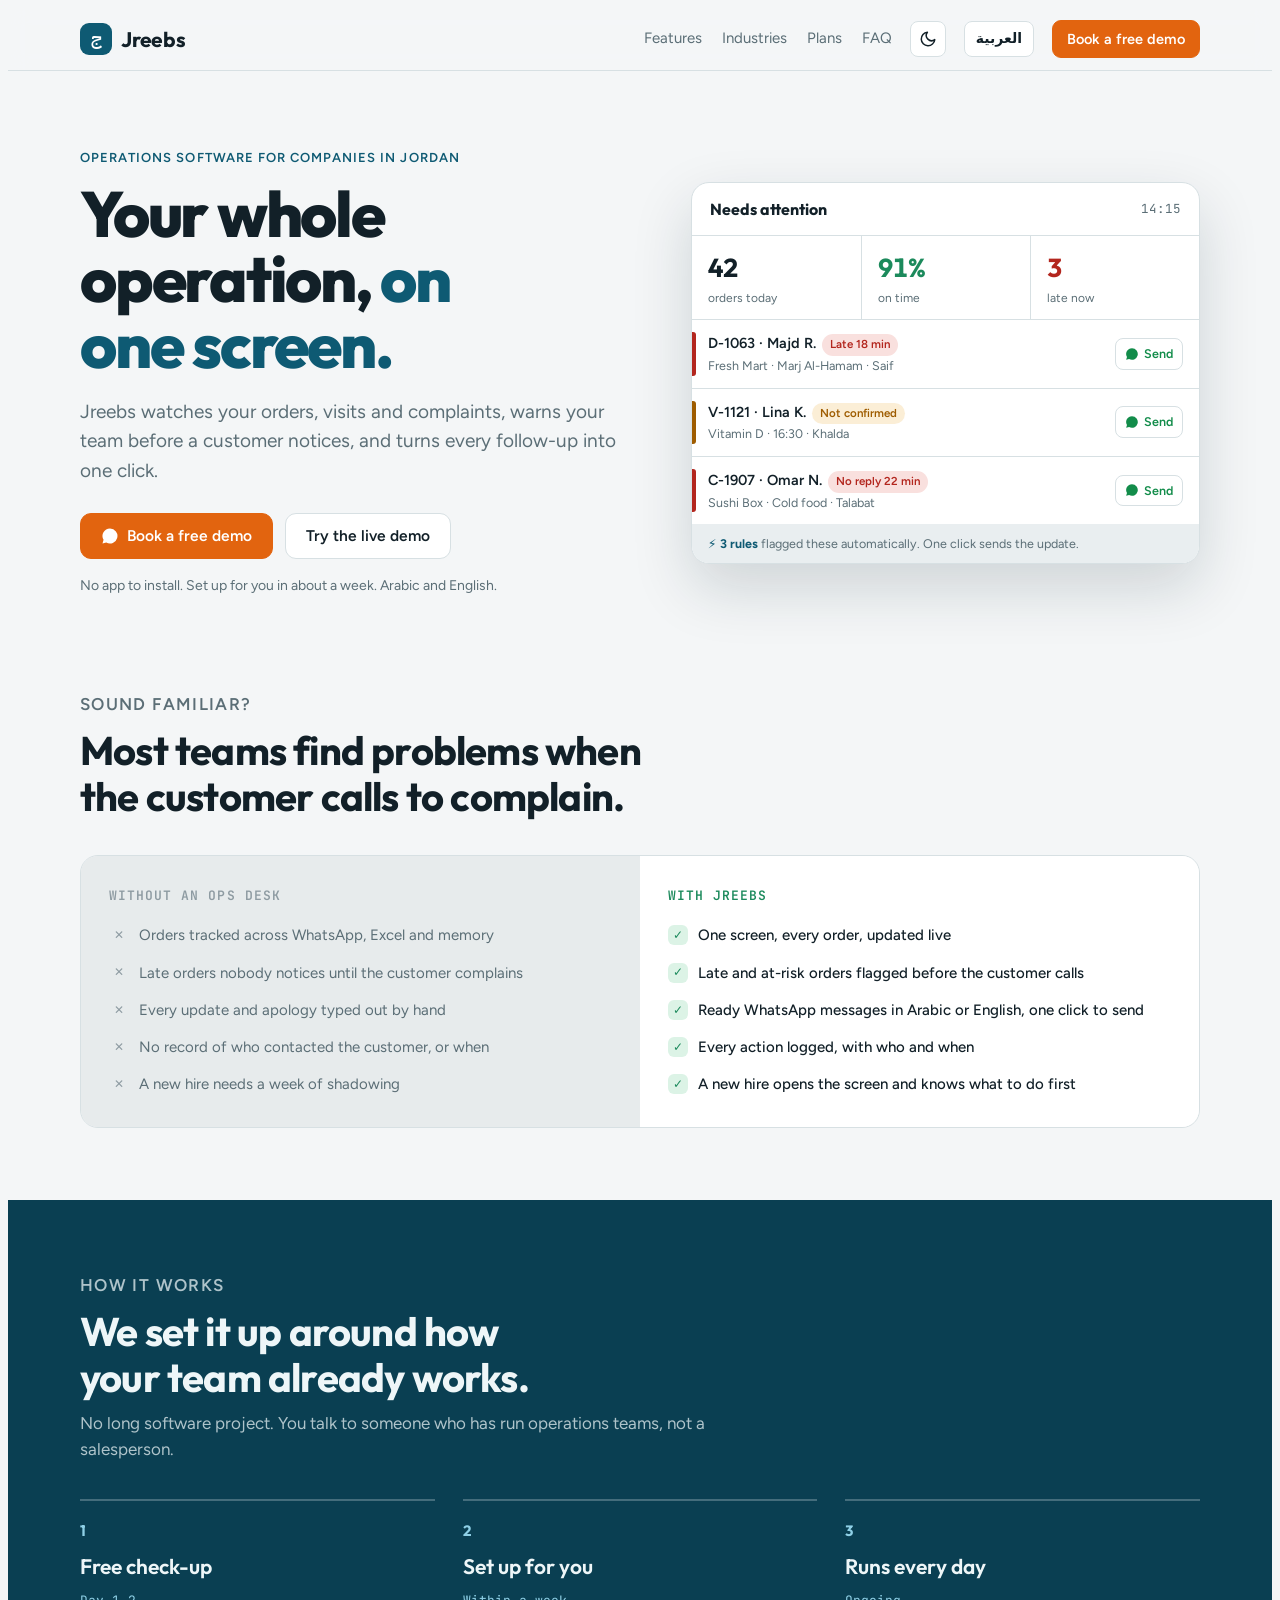
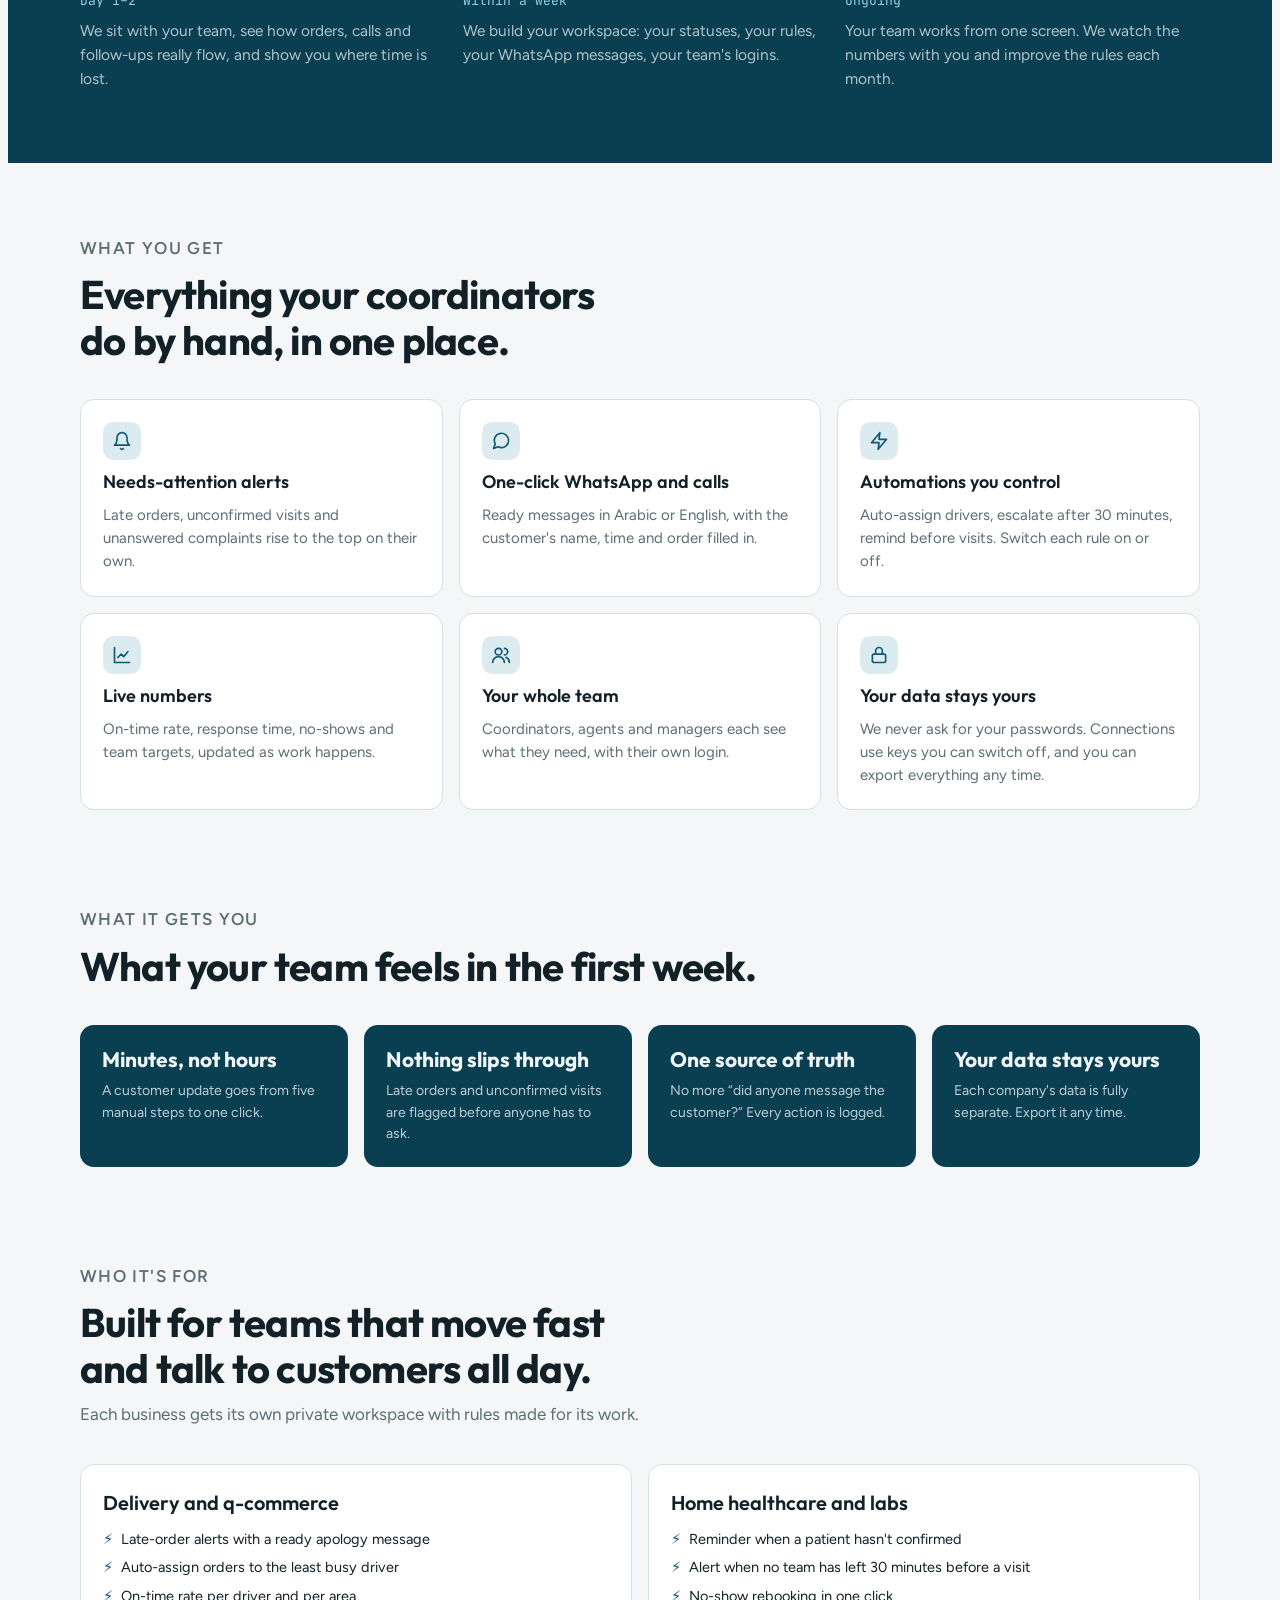
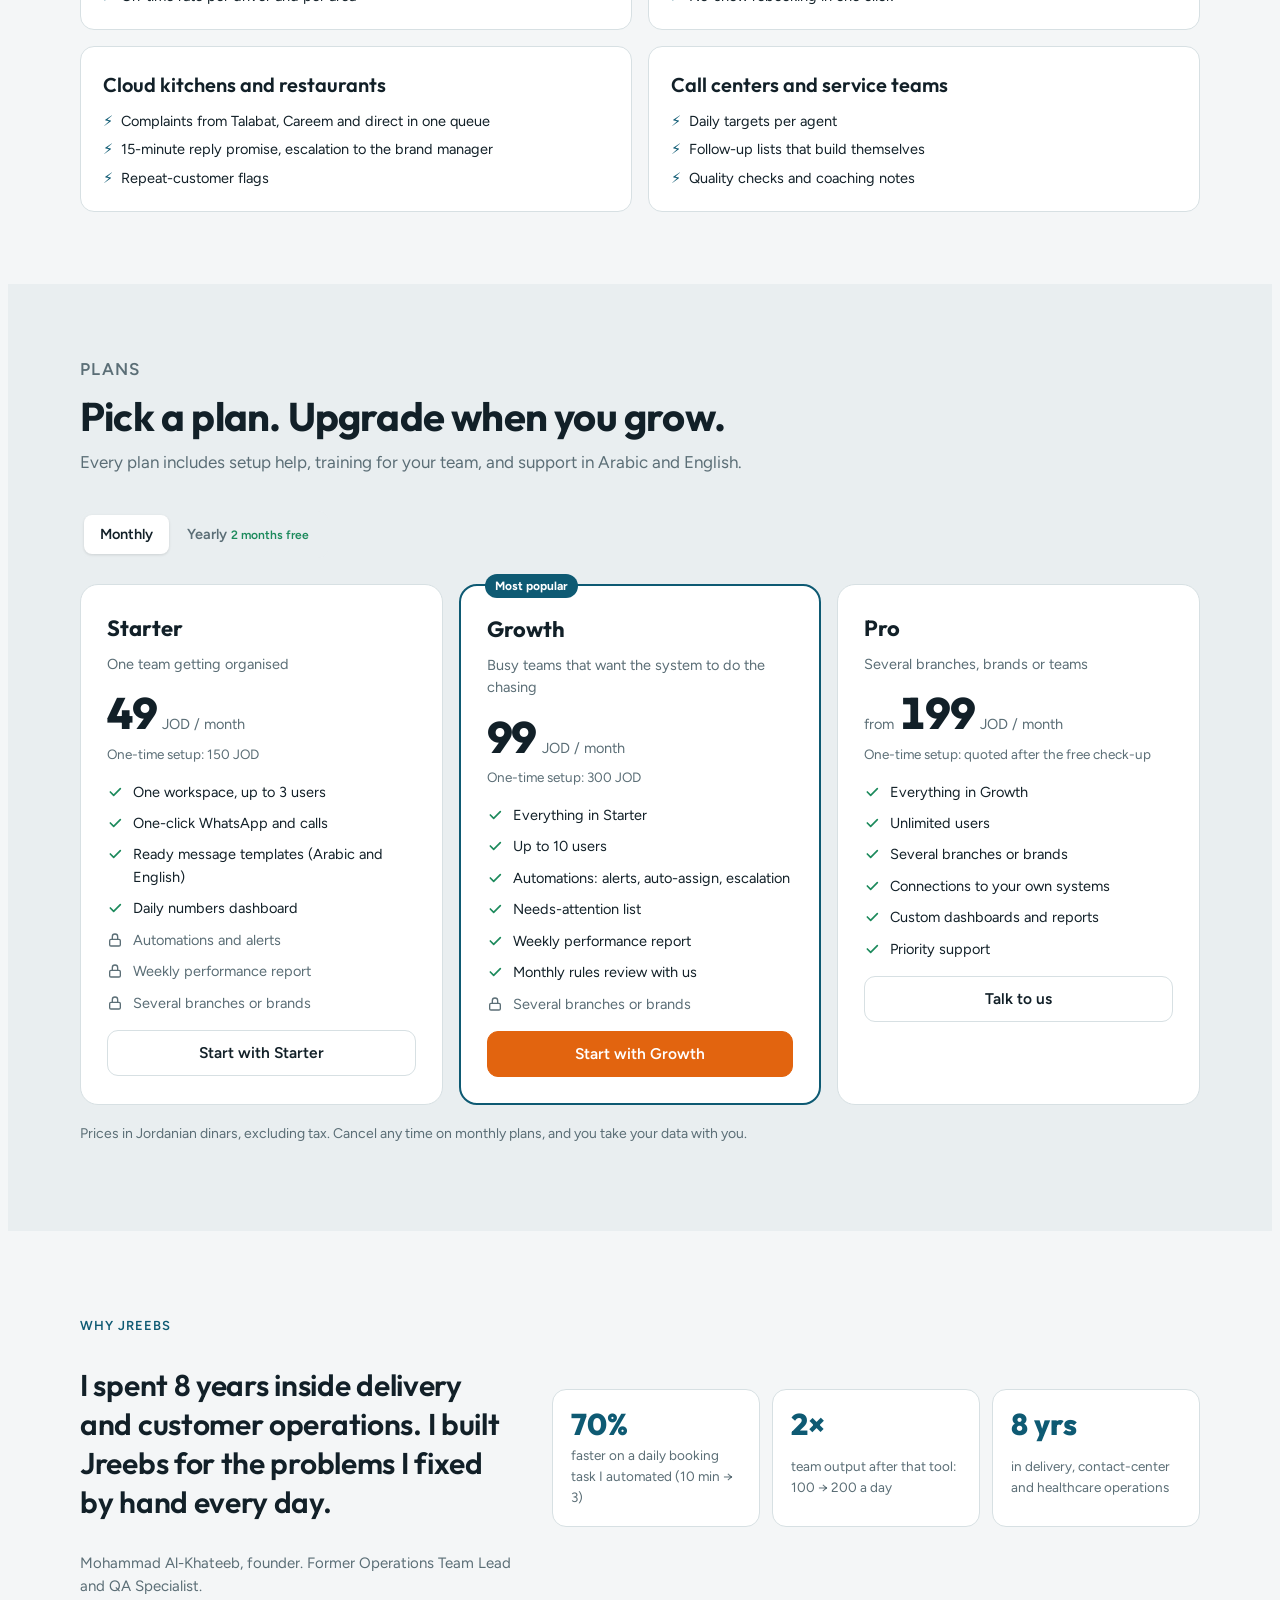
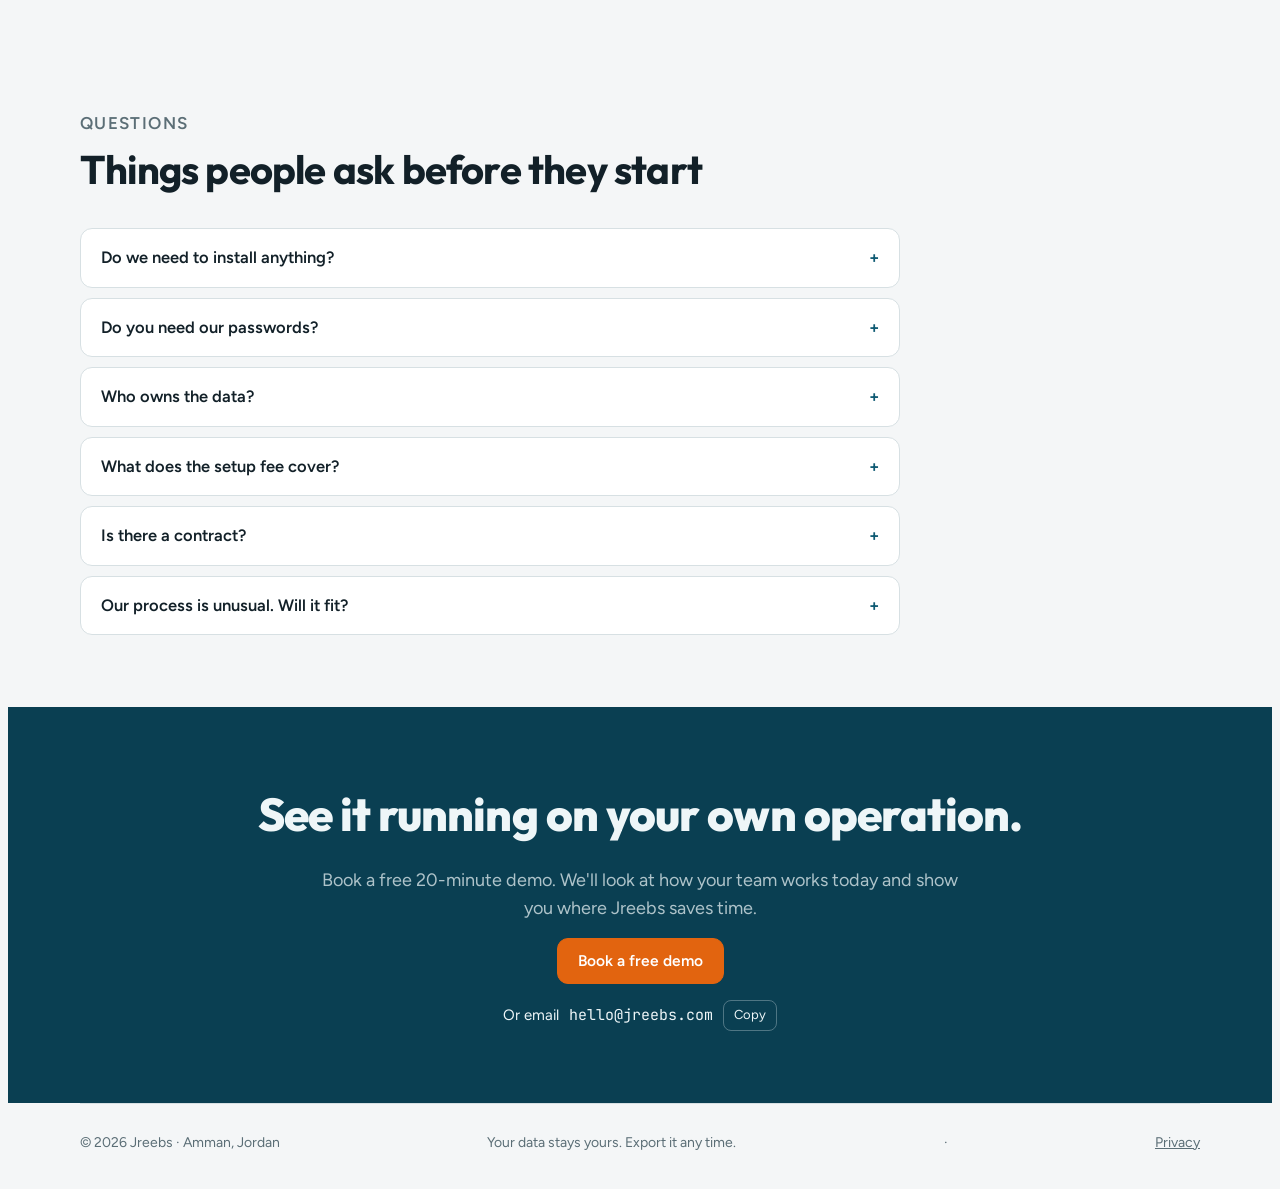
==== commit 8667e663: "Restyle homepage for B2B buyers and add a light/dark toggle Switches the site to the navy + orange p" ====
--- a/index.html
+++ b/index.html
@@ -5,7 +5,8 @@
 <meta name="viewport" content="width=device-width, initial-scale=1, viewport-fit=cover">
 <title>Jreebs — operations software for growing businesses in Jordan</title>
 <meta name="description" content="Jreebs watches your orders, visits and complaints, warns your team before a customer notices, and turns every follow-up into one click. Built for delivery, home healthcare, cloud kitchens and service teams in Jordan.">
-<meta name="theme-color" content="#7B2E63">
+<meta name="theme-color" content="#0E5A73">
+<script>try{var t=localStorage.getItem("jreebs-theme");if(t==="light"||t==="dark")document.documentElement.setAttribute("data-theme",t);}catch(e){}</script>
 <meta property="og:type" content="website">
 <meta property="og:site_name" content="Jreebs">
 <meta property="og:title" content="Jreebs — your whole operation, on one screen">
@@ -15,29 +16,33 @@
 <meta property="og:locale:alternate" content="ar_JO">
 <meta name="twitter:card" content="summary">
 <link rel="canonical" href="https://jreebs.com/">
-<link rel="icon" href="data:image/svg+xml,%3Csvg xmlns='http://www.w3.org/2000/svg' viewBox='0 0 64 64'%3E%3Crect width='64' height='64' rx='16' fill='%237B2E63'/%3E%3Ctext x='32' y='44' font-size='34' font-family='Tahoma,sans-serif' fill='white' text-anchor='middle'%3E%D8%AC%3C/text%3E%3C/svg%3E">
+<link rel="icon" href="data:image/svg+xml,%3Csvg xmlns='http://www.w3.org/2000/svg' viewBox='0 0 64 64'%3E%3Crect width='64' height='64' rx='16' fill='%230E5A73'/%3E%3Ctext x='32' y='44' font-size='34' font-family='Tahoma,sans-serif' fill='white' text-anchor='middle'%3E%D8%AC%3C/text%3E%3C/svg%3E">
 <link rel="preconnect" href="https://fonts.googleapis.com">
 <link rel="preconnect" href="https://fonts.gstatic.com" crossorigin>
 <link rel="stylesheet" href="https://fonts.googleapis.com/css2?family=Outfit:wght@500;600;700;800&family=Figtree:wght@400;500;600&family=JetBrains+Mono:wght@400;500&family=IBM+Plex+Sans+Arabic:wght@400;500;600;700&display=swap">
 <style>
-/* Layout: product landing page. Hero with a live-looking "needs attention" card, pains, how it works, features, industries, plans with a monthly/yearly switch, founder note, FAQ, closing CTA. Arabic (RTL) and English. */
+/* Layout: B2B product landing page. Hero with a live-looking "needs attention" card, before/after contrast, how it works, features, value tiles, industries, plans with a monthly/yearly switch, founder note, FAQ, closing CTA. Arabic (RTL) and English, light/dark toggle. */
 :root {
-  --bg: #F6F5F2;
+  --bg: #F4F6F7;
   --surface: #FFFFFF;
-  --surface-2: #ECEBE6;
-  --ink: #18191C;
-  --muted: #5E626A;
-  --line: #DDDCD6;
-  --accent: #7B2E63;
+  --surface-2: #E9EEF0;
+  --ink: #122028;
+  --muted: #5B6E76;
+  --line: #D7E0E3;
+  --accent: #0E5A73;
   --accent-ink: #FFFFFF;
-  --accent-soft: #F3E2EE;
-  --deep: #2A1124;
-  --deep-ink: #F8EEF5;
-  --good: #1E7A4B; --good-soft: #DDF0E5;
+  --accent-soft: #DCEBF0;
+  --cta: #E2640F;
+  --cta-ink: #FFFFFF;
+  --deep: #0A3F52;
+  --deep-ink: #EEF6F8;
+  --deep-accent: #8FD0E6;
+  --good: #1C8A5C; --good-soft: #DCF3E6;
   --warn: #9E5C00; --warn-soft: #FBEED6;
   --crit: #B3261E; --crit-soft: #F9E0DE;
+  --chaos: #8E9BA2; --chaos-soft: #E7EBEC;
   --wa: #128C4A;
-  --shadow: 0 24px 60px rgba(42, 17, 36, .16);
+  --shadow: 0 24px 60px rgba(10, 40, 52, .16);
   --display: "Outfit", system-ui, -apple-system, "Segoe UI", sans-serif;
   --sans: "Figtree", system-ui, -apple-system, "Segoe UI", sans-serif;
   --mono: "JetBrains Mono", ui-monospace, Consolas, monospace;
@@ -45,17 +50,21 @@
 @media (prefers-color-scheme: dark) {
   :root:not([data-theme="light"]) {
     color-scheme: dark;
-    --bg: #121114; --surface: #1C1A1E; --surface-2: #27242A; --ink: #EEECEF; --muted: #A09BA3; --line: #312E34;
-    --accent: #E794C9; --accent-ink: #121114; --accent-soft: #3A2133; --deep: #24101F; --deep-ink: #F8EEF5;
-    --good: #5CCB8E; --good-soft: #15301F; --warn: #E6AE52; --warn-soft: #33270F; --crit: #F08A82; --crit-soft: #3A1B19; --wa: #4CD08A;
+    --bg: #0F1A1F; --surface: #15232A; --surface-2: #1C2D35; --ink: #E9F1F3; --muted: #9DB1B9; --line: #28404A;
+    --accent: #5FB3CE; --accent-ink: #0F1A1F; --accent-soft: #1B3942; --cta: #F2873D; --cta-ink: #14181A;
+    --deep: #0A2530; --deep-ink: #E9F1F3; --deep-accent: #8FD0E6;
+    --good: #4FC98B; --good-soft: #143327; --warn: #E6AE52; --warn-soft: #33270F; --crit: #F08A82; --crit-soft: #3A1B19; --wa: #4CD08A;
+    --chaos: #6B7D85; --chaos-soft: #1C2A2F;
     --shadow: 0 24px 60px rgba(0,0,0,.5);
   }
 }
 :root[data-theme="dark"] {
   color-scheme: dark;
-  --bg: #121114; --surface: #1C1A1E; --surface-2: #27242A; --ink: #EEECEF; --muted: #A09BA3; --line: #312E34;
-  --accent: #E794C9; --accent-ink: #121114; --accent-soft: #3A2133; --deep: #24101F; --deep-ink: #F8EEF5;
-  --good: #5CCB8E; --good-soft: #15301F; --warn: #E6AE52; --warn-soft: #33270F; --crit: #F08A82; --crit-soft: #3A1B19; --wa: #4CD08A;
+  --bg: #0F1A1F; --surface: #15232A; --surface-2: #1C2D35; --ink: #E9F1F3; --muted: #9DB1B9; --line: #28404A;
+  --accent: #5FB3CE; --accent-ink: #0F1A1F; --accent-soft: #1B3942; --cta: #F2873D; --cta-ink: #14181A;
+  --deep: #0A2530; --deep-ink: #E9F1F3; --deep-accent: #8FD0E6;
+  --good: #4FC98B; --good-soft: #143327; --warn: #E6AE52; --warn-soft: #33270F; --crit: #F08A82; --crit-soft: #3A1B19; --wa: #4CD08A;
+  --chaos: #6B7D85; --chaos-soft: #1C2A2F;
   --shadow: 0 24px 60px rgba(0,0,0,.5);
 }
 html[lang="ar"] { --display: "IBM Plex Sans Arabic", "Outfit", system-ui, sans-serif; --sans: "IBM Plex Sans Arabic", "Figtree", system-ui, sans-serif; }
@@ -86,9 +95,11 @@
 .links a { text-decoration: none; color: var(--muted); }
 .links a:hover { color: var(--ink); }
 .lang { border: 1px solid var(--line); background: var(--surface); border-radius: 8px; height: 36px; padding-inline: 11px; font-weight: 600; font-size: 14px; }
+.theme { border: 1px solid var(--line); background: var(--surface); border-radius: 8px; width: 36px; height: 36px; display: grid; place-items: center; padding: 0; }
+.theme svg { width: 18px; height: 18px; }
 .btn { display: inline-flex; align-items: center; justify-content: center; gap: 8px; height: 46px; padding-inline: 20px; border-radius: 11px; border: 1px solid var(--line); background: var(--surface); font-weight: 600; text-decoration: none; white-space: nowrap; font-size: 15.5px; }
 .btn:hover { border-color: var(--muted); }
-.btn.primary { background: var(--accent); color: var(--accent-ink); border-color: var(--accent); }
+.btn.primary { background: var(--cta); color: var(--cta-ink); border-color: var(--cta); }
 .btn.primary:hover { filter: brightness(1.08); }
 .btn.sm { height: 38px; padding-inline: 14px; font-size: 14.5px; border-radius: 9px; }
 .btn svg { width: 18px; height: 18px; flex: none; }
@@ -126,22 +137,39 @@
 .mock-foot { padding: 10px 16px; font-size: 12.5px; color: var(--muted); background: var(--surface-2); }
 .mock-foot b { color: var(--accent); }
 
-/* pains */
-.pains { display: grid; grid-template-columns: repeat(3, minmax(0, 1fr)); gap: 16px; }
-.pain { background: var(--surface); border: 1px solid var(--line); border-radius: 14px; padding: 22px; display: grid; gap: 8px; align-content: start; }
-.pain q { font-family: var(--display); font-size: 19px; font-weight: 600; quotes: none; line-height: 1.35; }
-.pain p { margin: 0; color: var(--muted); font-size: 15px; }
+/* before / after contrast */
+.contrast { display: grid; grid-template-columns: repeat(2, minmax(0, 1fr)); border: 1px solid var(--line); border-radius: 18px; overflow: hidden; }
+.side { padding: 30px 28px; }
+.side.before { background: var(--chaos-soft); }
+.side.after { background: var(--surface); }
+.side h3 { font-family: var(--mono); font-size: 13px; font-weight: 600; letter-spacing: .08em; text-transform: uppercase; }
+html[lang="ar"] .side h3 { font-family: var(--sans); letter-spacing: 0; font-size: 15px; }
+.side.before h3 { color: var(--chaos); }
+.side.after h3 { color: var(--good); }
+.side ul { list-style: none; margin: 18px 0 0; padding: 0; display: grid; gap: 14px; }
+.side li { display: grid; grid-template-columns: 20px minmax(0, 1fr); gap: 10px; font-size: 15px; align-items: start; }
+.side.before li { color: var(--muted); }
+.side.after li { font-weight: 500; }
+.side li b { width: 20px; height: 20px; border-radius: 6px; display: grid; place-items: center; font-size: 12px; margin-top: 1px; }
+.side.before li b { color: var(--chaos); }
+.side.after li b { background: var(--good-soft); color: var(--good); }
+
+/* value tiles */
+.tiles { display: grid; grid-template-columns: repeat(4, minmax(0, 1fr)); gap: 16px; }
+.tile { background: var(--deep); color: var(--deep-ink); border-radius: 14px; padding: 22px; display: grid; gap: 8px; align-content: start; }
+.tile b { font-family: var(--display); font-size: 21px; font-weight: 700; line-height: 1.2; }
+.tile span { font-size: 14px; color: color-mix(in srgb, var(--deep-ink) 78%, transparent); }
 
 /* steps */
 .dark { background: var(--deep); color: var(--deep-ink); }
 .dark .sec-head p, .dark .muted { color: color-mix(in srgb, var(--deep-ink) 72%, transparent); }
-.dark .eyebrow { color: #E9A6D2; }
+.dark .eyebrow { color: var(--deep-accent); }
 .steps { display: grid; grid-template-columns: repeat(3, minmax(0, 1fr)); gap: 28px; counter-reset: s; }
 .step { display: grid; gap: 8px; align-content: start; border-top: 2px solid color-mix(in srgb, var(--deep-ink) 25%, transparent); padding-top: 18px; }
-.step::before { counter-increment: s; content: counter(s); font-family: "Outfit", sans-serif; font-size: 15px; font-weight: 700; color: #E9A6D2; }
+.step::before { counter-increment: s; content: counter(s); font-family: "Outfit", sans-serif; font-size: 15px; font-weight: 700; color: var(--deep-accent); }
 .step h3 { font-size: 21px; font-weight: 600; }
 .step p { margin: 0; font-size: 15.5px; }
-.step .when { font-family: var(--mono); font-size: 13px; color: #E9A6D2; }
+.step .when { font-family: var(--mono); font-size: 13px; color: var(--deep-accent); }
 
 /* features */
 .feats { display: grid; grid-template-columns: repeat(3, minmax(0, 1fr)); gap: 16px; }
@@ -215,13 +243,14 @@
 
 @media (max-width: 960px) {
   .hero-in, .founder { grid-template-columns: minmax(0, 1fr); }
-  .pains, .feats, .plans, .steps { grid-template-columns: minmax(0, 1fr); }
+  .contrast, .feats, .plans, .steps { grid-template-columns: minmax(0, 1fr); }
+  .tiles { grid-template-columns: repeat(2, minmax(0, 1fr)); }
   .inds { grid-template-columns: minmax(0, 1fr); }
   .links { display: none; }
 }
 @media (max-width: 520px) {
   section { padding-block: 52px; }
-  .facts { grid-template-columns: minmax(0, 1fr); }
+  .facts, .tiles { grid-template-columns: minmax(0, 1fr); }
   .nav-cta { display: none; }
   .mock-row .wa span { display: none; }
 }
@@ -237,6 +266,7 @@
   <div class="wrap nav-in">
     <a class="logo" href="#top" aria-label="Jreebs home"><i aria-hidden="true">ج</i><b data-brand></b></a>
     <div class="links"><a href="#features" data-t="navFeatures"></a><a href="#industries" data-t="navInd"></a><a href="#plans" data-t="navPlans"></a><a href="#faq" data-t="navFaq"></a></div>
+    <button class="theme" type="button" id="themeBtn"></button>
     <button class="lang" type="button" id="langBtn"></button>
     <a class="btn sm primary nav-cta" data-wa="demo" target="_blank" rel="noopener" data-t="ctaDemo"></a>
   </div>
@@ -271,7 +301,10 @@
   <section style="padding-top:24px">
     <div class="wrap">
       <div class="sec-head"><p class="eyebrow" data-t="painEyebrow"></p><h2 data-t="painTitle"></h2></div>
-      <div class="pains" id="pains"></div>
+      <div class="contrast">
+        <div class="side before"><h3 data-t="beforeTitle"></h3><ul id="beforeList"></ul></div>
+        <div class="side after"><h3 data-t="afterTitle"></h3><ul id="afterList"></ul></div>
+      </div>
     </div>
   </section>
 
@@ -286,6 +319,13 @@
     <div class="wrap">
       <div class="sec-head"><p class="eyebrow" data-t="featEyebrow"></p><h2 data-t="featTitle"></h2></div>
       <div class="feats" id="feats"></div>
+    </div>
+  </section>
+
+  <section style="padding-top:24px">
+    <div class="wrap">
+      <div class="sec-head"><p class="eyebrow" data-t="valEyebrow"></p><h2 data-t="valTitle"></h2></div>
+      <div class="tiles" id="tiles"></div>
     </div>
   </section>
 
@@ -351,19 +391,24 @@
   users: '<svg viewBox="0 0 24 24" fill="none" stroke="currentColor" stroke-width="2" stroke-linecap="round" stroke-linejoin="round" aria-hidden="true"><circle cx="9" cy="8" r="4"/><path d="M2 21a7 7 0 0 1 14 0"/><path d="M16 4a4 4 0 0 1 0 8M22 21a7 7 0 0 0-4-6.3"/></svg>',
   lock: '<svg viewBox="0 0 24 24" fill="none" stroke="currentColor" stroke-width="2" stroke-linecap="round" stroke-linejoin="round" aria-hidden="true"><rect x="4" y="11" width="16" height="10" rx="2"/><path d="M8 11V7a4 4 0 0 1 8 0v4"/></svg>',
   yes: '<svg viewBox="0 0 24 24" fill="none" stroke="currentColor" stroke-width="2.5" stroke-linecap="round" stroke-linejoin="round" aria-hidden="true"><path d="m5 12 5 5L20 7"/></svg>',
+  sun: '<svg viewBox="0 0 24 24" fill="none" stroke="currentColor" stroke-width="2" stroke-linecap="round" stroke-linejoin="round" aria-hidden="true"><circle cx="12" cy="12" r="4"/><path d="M12 2v2M12 20v2M4.9 4.9l1.4 1.4M17.7 17.7l1.4 1.4M2 12h2M20 12h2M4.9 19.1l1.4-1.4M17.7 6.3l1.4-1.4"/></svg>',
+  moon: '<svg viewBox="0 0 24 24" fill="none" stroke="currentColor" stroke-width="2" stroke-linecap="round" stroke-linejoin="round" aria-hidden="true"><path d="M21 12.8A9 9 0 1 1 11.2 3a7 7 0 0 0 9.8 9.8Z"/></svg>',
   wa: '<svg viewBox="0 0 24 24" fill="currentColor" aria-hidden="true"><path d="M12 2a10 10 0 0 0-8.6 15.1L2 22l5-1.3A10 10 0 1 0 12 2Zm4.5 12.1c-.2-.1-1.5-.7-1.7-.8s-.4-.1-.6.1-.7.8-.8 1-.3.2-.5.1a6.7 6.7 0 0 1-3.3-2.9c-.3-.4.3-.4.7-1.4.1-.2 0-.3 0-.4l-.8-1.8c-.2-.5-.4-.4-.6-.4h-.5a1 1 0 0 0-.7.3 2.9 2.9 0 0 0-.9 2.2 5.1 5.1 0 0 0 1.1 2.7 11.6 11.6 0 0 0 4.4 3.9c1.6.7 2.3.8 3.1.6a2.7 2.7 0 0 0 1.8-1.2 2.2 2.2 0 0 0 .2-1.2c-.1-.1-.2-.2-.4-.3Z"/></svg>'
 };
 
 const T = {
   en: {
     navFeatures: "Features", navInd: "Industries", navPlans: "Plans", navFaq: "FAQ", ctaDemo: "Book a free demo", ctaLive: "Try the live demo",
-    heroEyebrow: "Operations software for growing businesses in Jordan",
+    heroEyebrow: "Operations software for companies in Jordan",
     heroTitle: "Your whole operation, <em>on one screen.</em>",
     heroLead: "Jreebs watches your orders, visits and complaints, warns your team before a customer notices, and turns every follow-up into one click.",
     heroNote: "No app to install. Set up for you in about a week. Arabic and English.",
     mockTitle: "Needs attention", mockK1: "orders today", mockK2: "on time", mockK3: "late now",
     mockFoot: "<b>⚡ 3 rules</b> flagged these automatically. One click sends the update.",
-    painEyebrow: "Sound familiar?", painTitle: "Most small teams find problems when the customer calls to complain.",
+    painEyebrow: "Sound familiar?", painTitle: "Most teams find problems when the customer calls to complain.",
+    beforeTitle: "Without an ops desk", afterTitle: "With Jreebs",
+    valEyebrow: "What it gets you", valTitle: "What your team feels in the first week.",
+    themeToDark: "Switch to dark mode", themeToLight: "Switch to light mode",
     howEyebrow: "How it works", howTitle: "We set it up around how your team already works.", howLead: "No long software project. You talk to someone who has run operations teams, not a salesperson.",
     featEyebrow: "What you get", featTitle: "Everything your coordinators do by hand, in one place.",
     indEyebrow: "Who it's for", indTitle: "Built for teams that move fast and talk to customers all day.", indLead: "Each business gets its own private workspace with rules made for its work.",
@@ -382,13 +427,16 @@
   },
   ar: {
     navFeatures: "المزايا", navInd: "القطاعات", navPlans: "الباقات", navFaq: "أسئلة", ctaDemo: "احجز عرضاً مجانياً", ctaLive: "جرّب النسخة التجريبية",
-    heroEyebrow: "نظام عمليات للشركات النامية في الأردن",
+    heroEyebrow: "نظام عمليات للشركات في الأردن",
     heroTitle: "عملياتك كلّها <em>على شاشة وحدة.</em>",
     heroLead: "مغطينك يراقب طلباتك وزياراتك وشكاوى العملاء، وينبّه فريقك قبل ما ينتبه العميل، ويخلّي كل متابعة بكبسة زر.",
     heroNote: "بدون تطبيق تنزّله. نجهّزه إلك خلال أسبوع تقريباً. عربي وإنجليزي.",
     mockTitle: "بحاجة لانتباه", mockK1: "طلب اليوم", mockK2: "بالوقت", mockK3: "متأخر الآن",
     mockFoot: "<b>⚡ ٣ قواعد</b> رصدت هاي الحالات تلقائياً. كبسة وحدة بتبعث التحديث.",
-    painEyebrow: "مألوف؟", painTitle: "أغلب الفرق الصغيرة بتكتشف المشكلة لما يتصل العميل يشتكي.",
+    painEyebrow: "مألوف؟", painTitle: "أغلب الفرق بتكتشف المشكلة لما يتصل العميل يشتكي.",
+    beforeTitle: "بدون نظام عمليات", afterTitle: "مع مغطينك",
+    valEyebrow: "شو بتستفيد", valTitle: "اللي بيحسّه فريقك من أول أسبوع.",
+    themeToDark: "الوضع الداكن", themeToLight: "الوضع الفاتح",
     howEyebrow: "كيف بيشتغل", howTitle: "منجهّزه على طريقة شغل فريقك الحالية.", howLead: "مش مشروع برمجي طويل. بتحكي مع شخص أدار فرق عمليات، مش مندوب مبيعات.",
     featEyebrow: "شو بتحصل", featTitle: "كل الشغل اليدوي اللي بيعمله المنسّقين، بمكان واحد.",
     indEyebrow: "لمين", indTitle: "مصمم للفرق السريعة اللي بتتعامل مع العملاء طول اليوم.", indLead: "كل شركة إلها مساحة خاصة فيها، بقواعد مصممة لطبيعة شغلها.",
@@ -407,9 +455,17 @@
   }
 };
 
-const PAINS = {
-  en: [["“Wait, which orders are late?”", "Someone finds out when the customer calls. By then it's already a complaint."], ["“I copy the number, open WhatsApp, type the message…”", "Your coordinators spend hours a day on clicks a system could do."], ["“How did we do this week?”", "Nobody knows until someone builds a spreadsheet at the end of the month."]],
-  ar: [["«استنى، أي طلبات متأخرة؟»", "بتعرف لما يتصل العميل. وقتها صارت شكوى."], ["«بنسخ الرقم، بفتح واتساب، بكتب الرسالة…»", "المنسّقين بيضيّعوا ساعات كل يوم على كبسات ممكن النظام يعملها."], ["«كيف كان أداءنا هالأسبوع؟»", "ولا حدا بيعرف لآخر الشهر لما حدا يعمل ملف إكسل."]]
+const BEFORE = {
+  en: ["Orders tracked across WhatsApp, Excel and memory", "Late orders nobody notices until the customer complains", "Every update and apology typed out by hand", "No record of who contacted the customer, or when", "A new hire needs a week of shadowing"],
+  ar: ["الطلبات موزّعة بين واتساب وإكسل والذاكرة", "الطلب المتأخر ما حدا بينتبهله لحد ما يشتكي العميل", "كل تحديث واعتذار بينكتب باليد", "ما في سجل مين تواصل مع العميل أو إمتى", "الموظف الجديد بدّه أسبوع ليتعلّم"]
+};
+const AFTER = {
+  en: ["One screen, every order, updated live", "Late and at-risk orders flagged before the customer calls", "Ready WhatsApp messages in Arabic or English, one click to send", "Every action logged, with who and when", "A new hire opens the screen and knows what to do first"],
+  ar: ["شاشة وحدة، كل الطلبات، بتتحدّث مباشرة", "الطلبات المتأخرة بتنكشف قبل ما يتصل العميل", "رسائل واتساب جاهزة بالعربي أو الإنجليزي، بكبسة", "كل حركة مسجّلة، مين عملها وإمتى", "الموظف الجديد بيفتح الشاشة وبيعرف شو أول شي يعمله"]
+};
+const VALUES = {
+  en: [["Minutes, not hours", "A customer update goes from five manual steps to one click."], ["Nothing slips through", "Late orders and unconfirmed visits are flagged before anyone has to ask."], ["One source of truth", "No more “did anyone message the customer?” Every action is logged."], ["Your data stays yours", "Each company's data is fully separate. Export it any time."]],
+  ar: [["دقائق مش ساعات", "تحديث العميل بصير كبسة وحدة بدل خمس خطوات يدوية."], ["ولا إشي بيفلت", "الطلبات المتأخرة والزيارات غير المؤكدة بتنكشف قبل ما حدا يسأل."], ["مصدر واحد للحقيقة", "خلص «حدا حكى مع العميل؟». كل حركة مسجّلة."], ["بياناتك إلك", "بيانات كل شركة منفصلة تماماً، وبتقدر تصدّرها بأي وقت."]]
 };
 const STEPS = {
   en: [["Free check-up", "Day 1–2", "We sit with your team, see how orders, calls and follow-ups really flow, and show you where time is lost."], ["Set up for you", "Within a week", "We build your workspace: your statuses, your rules, your WhatsApp messages, your team's logins."], ["Runs every day", "Ongoing", "Your team works from one screen. We watch the numbers with you and improve the rules each month."]],
@@ -465,7 +521,10 @@
   $("#email").textContent = EMAIL;
 
   $("#mockRows").innerHTML = MOCK[lang].map(([s, a, p, d], i) => `<div class="mock-row ${i === 0 ? "new" : ""}"><i class="${s}"></i><div style="min-width:0"><div class="t">${esc(a)}<span class="pill ${s}">${esc(p)}</span></div><div class="d">${esc(d)}</div></div><span class="wa">${IC.wa}<span>${lang === "ar" ? "إرسال" : "Send"}</span></span></div>`).join("");
-  $("#pains").innerHTML = PAINS[lang].map(([q, p]) => `<div class="pain"><q>${esc(q)}</q><p>${esc(p)}</p></div>`).join("");
+  $("#beforeList").innerHTML = BEFORE[lang].map(s => `<li><b aria-hidden="true">✕</b><span>${esc(s)}</span></li>`).join("");
+  $("#afterList").innerHTML = AFTER[lang].map(s => `<li><b aria-hidden="true">✓</b><span>${esc(s)}</span></li>`).join("");
+  $("#tiles").innerHTML = VALUES[lang].map(([h, p]) => `<div class="tile"><b>${esc(h)}</b><span>${esc(p)}</span></div>`).join("");
+  renderTheme();
   $("#steps").innerHTML = STEPS[lang].map(([h, w, p]) => `<div class="step"><h3>${esc(h)}</h3><span class="when">${esc(w)}</span><p class="muted">${esc(p)}</p></div>`).join("");
   $("#feats").innerHTML = FEATS[lang].map(([ic, h, p]) => `<div class="feat"><span class="ic">${IC[ic]}</span><h3>${esc(h)}</h3><p>${esc(p)}</p></div>`).join("");
   $("#inds").innerHTML = INDS[lang].map(([h, list]) => `<div class="ind"><h3>${esc(h)}</h3><ul>${list.map(l => `<li>${esc(l)}</li>`).join("")}</ul></div>`).join("");
@@ -486,8 +545,24 @@
   $("#faqList").innerHTML = FAQ[lang].map(([q, a]) => `<details><summary>${esc(q)}</summary><p>${esc(a)}</p></details>`).join("");
 }
 
+const darkMQ = window.matchMedia("(prefers-color-scheme: dark)");
+const isDark = () => { const a = document.documentElement.getAttribute("data-theme"); return a ? a === "dark" : darkMQ.matches; };
+function renderTheme() {
+  const b = $("#themeBtn"), dark = isDark();
+  b.innerHTML = dark ? IC.sun : IC.moon;
+  const label = dark ? T[lang].themeToLight : T[lang].themeToDark;
+  b.setAttribute("aria-label", label); b.title = label;
+}
+darkMQ.addEventListener("change", renderTheme);
+
 document.addEventListener("click", async e => {
   const b = e.target.closest("button"); if (!b) return;
+  if (b.id === "themeBtn") {
+    const next = isDark() ? "light" : "dark";
+    document.documentElement.setAttribute("data-theme", next);
+    try { localStorage.setItem("jreebs-theme", next); } catch (err) {}
+    return renderTheme();
+  }
   if (b.id === "langBtn") { lang = lang === "ar" ? "en" : "ar"; try { localStorage.setItem("rasd-site-lang", lang); } catch (err) {} return render(); }
   if (b.dataset.bill) { bill = b.dataset.bill; return render(); }
   if (b.id === "copyEmail") {
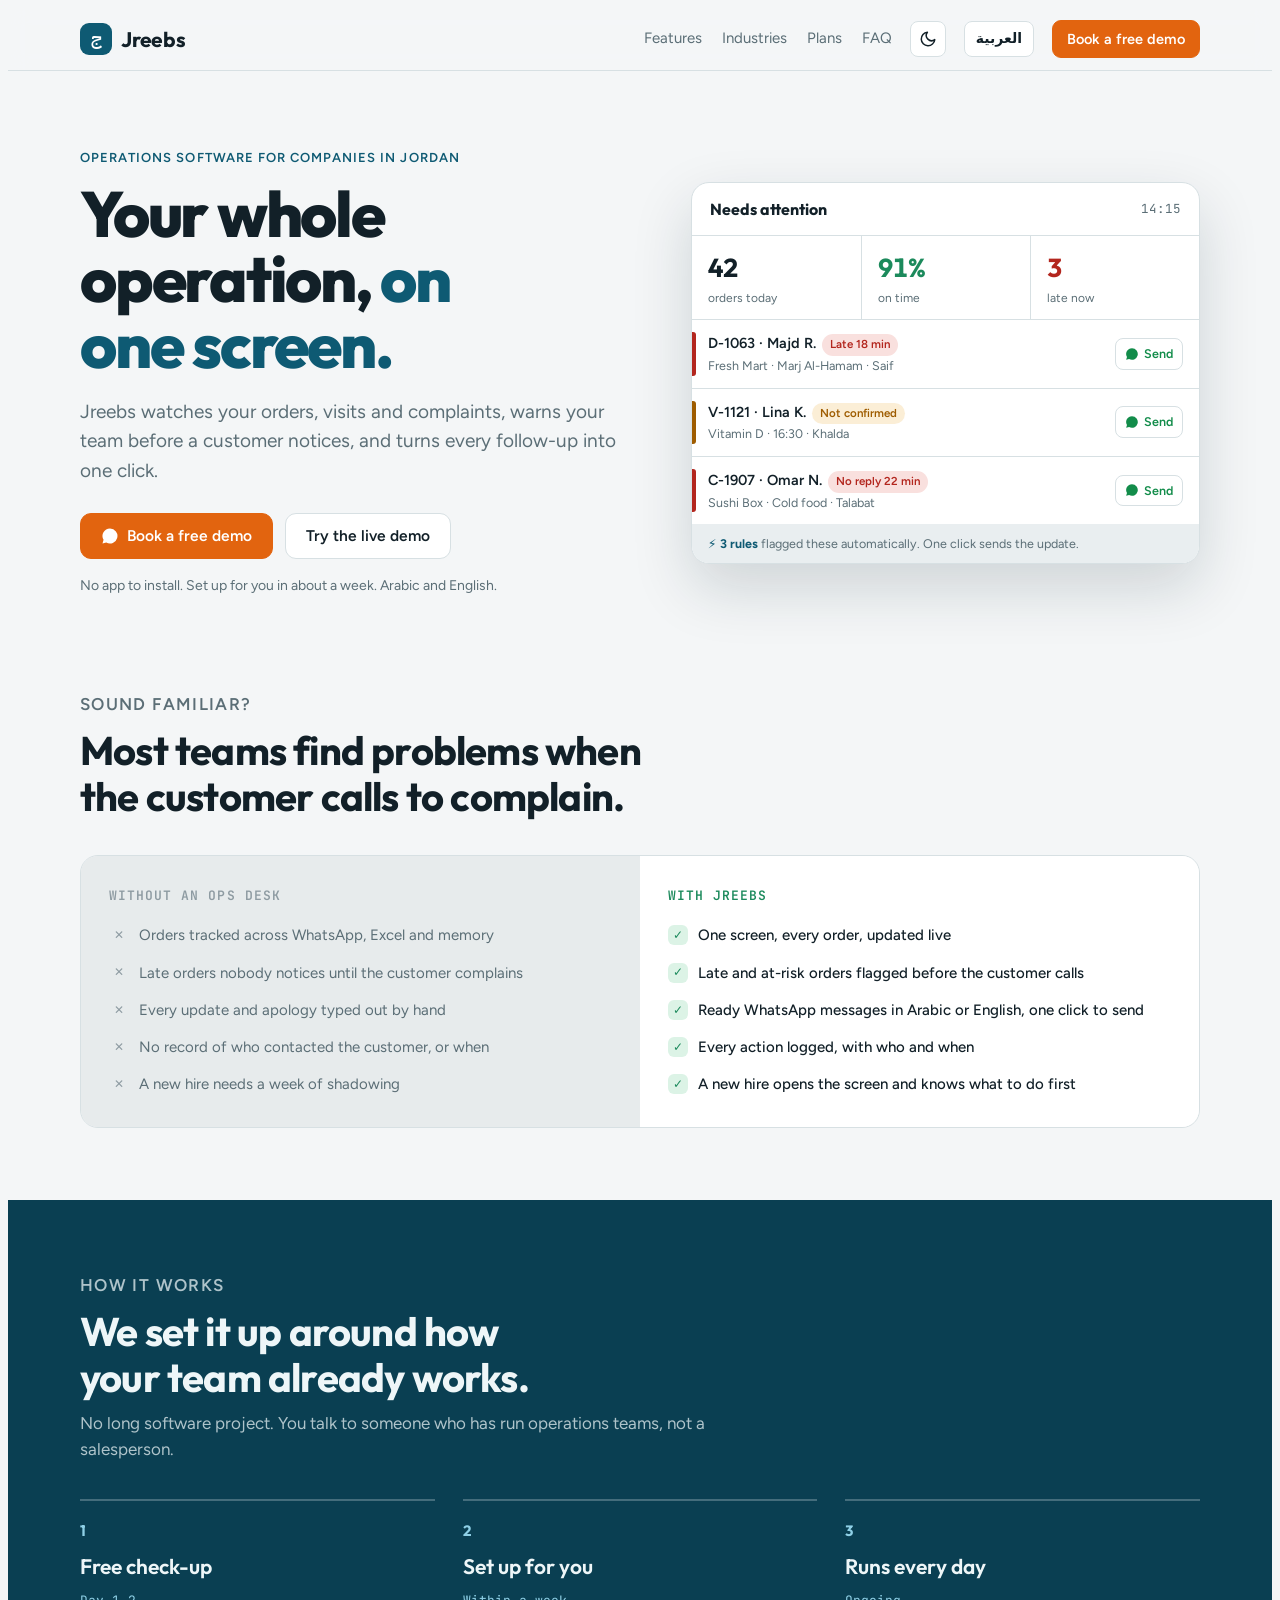
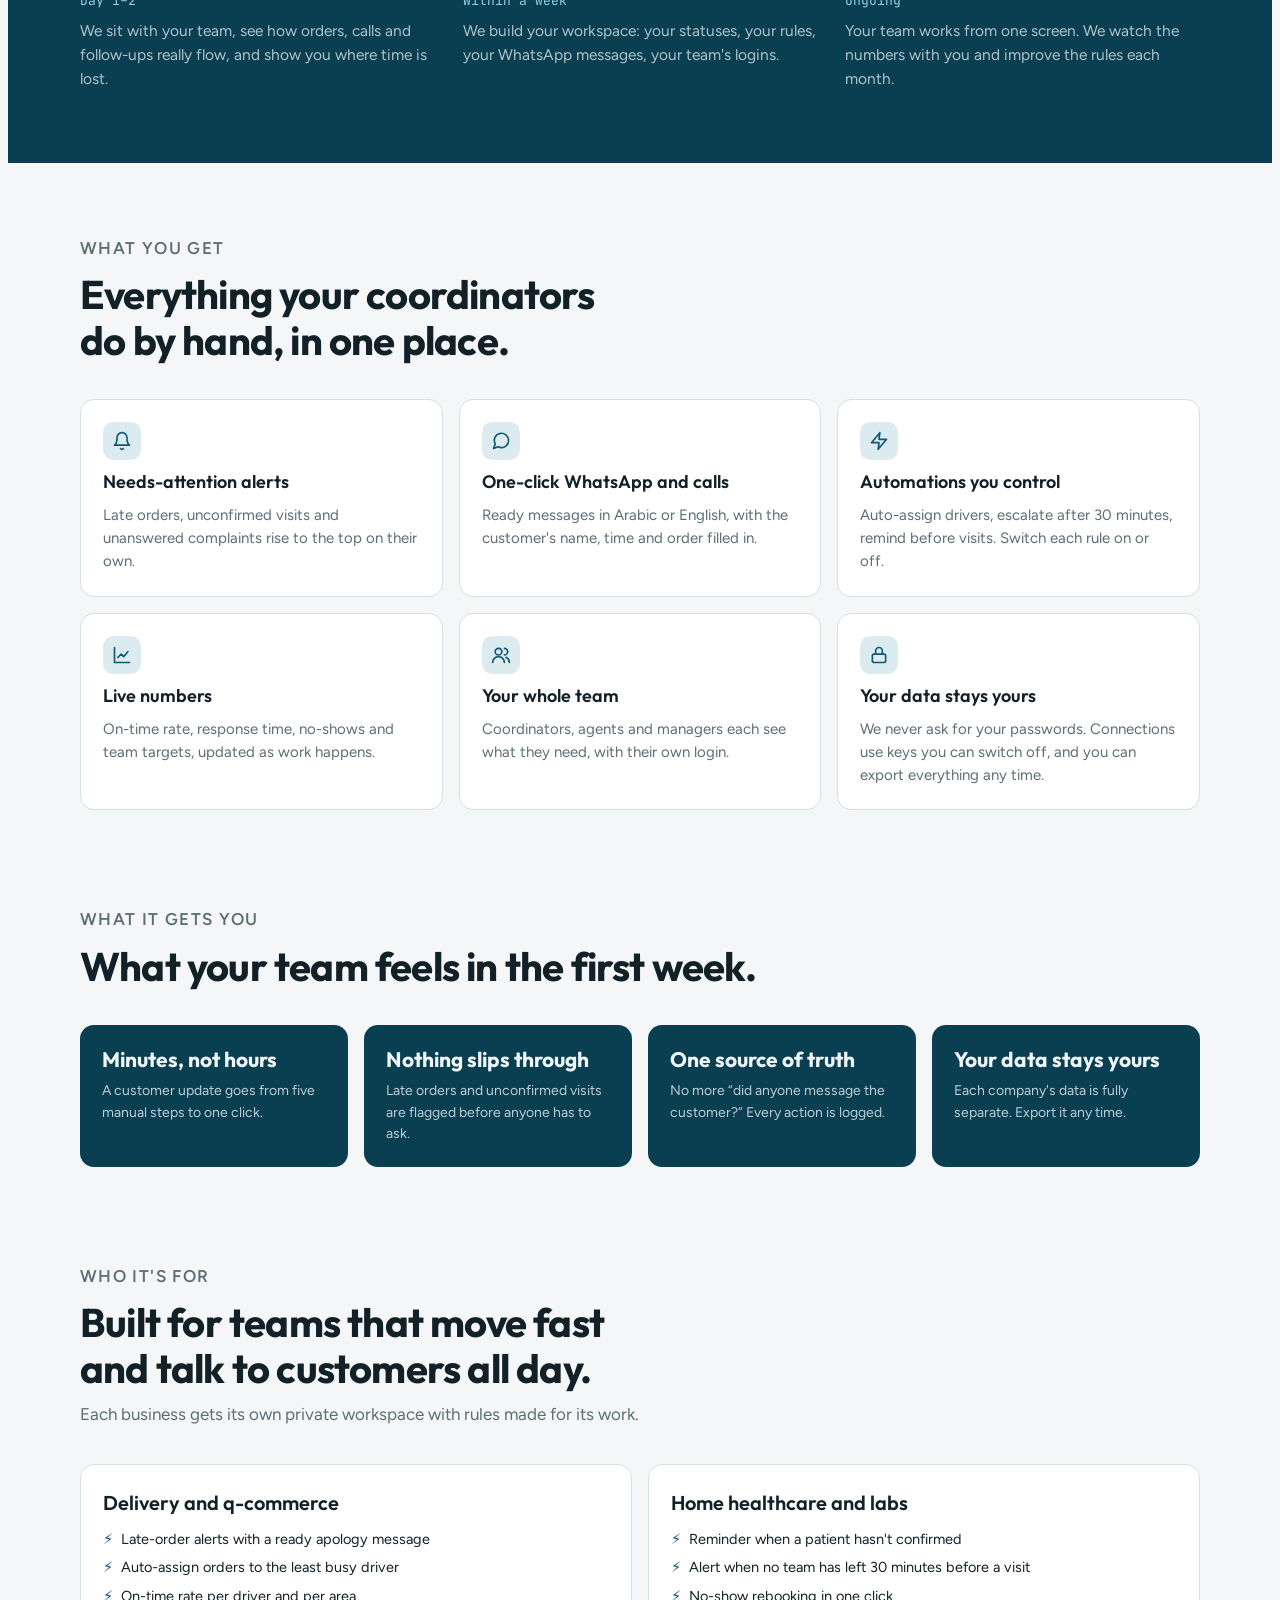
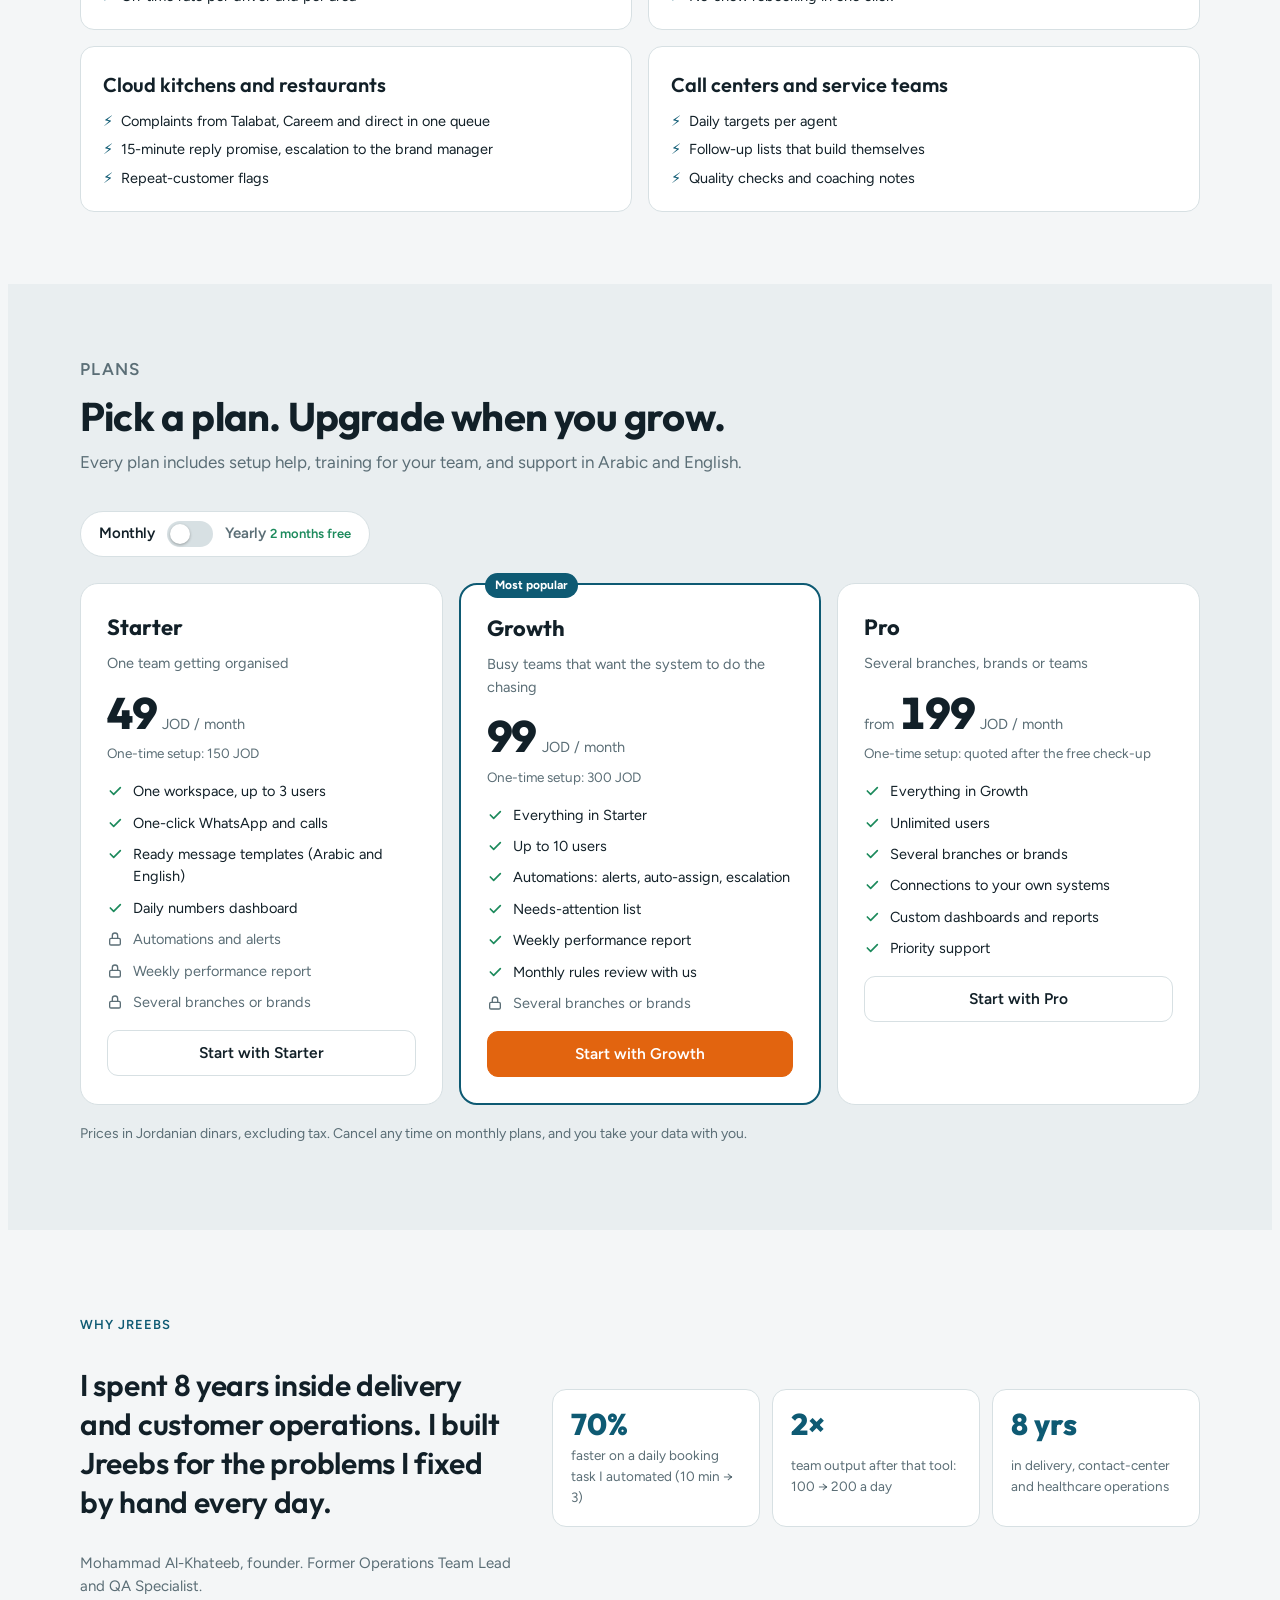
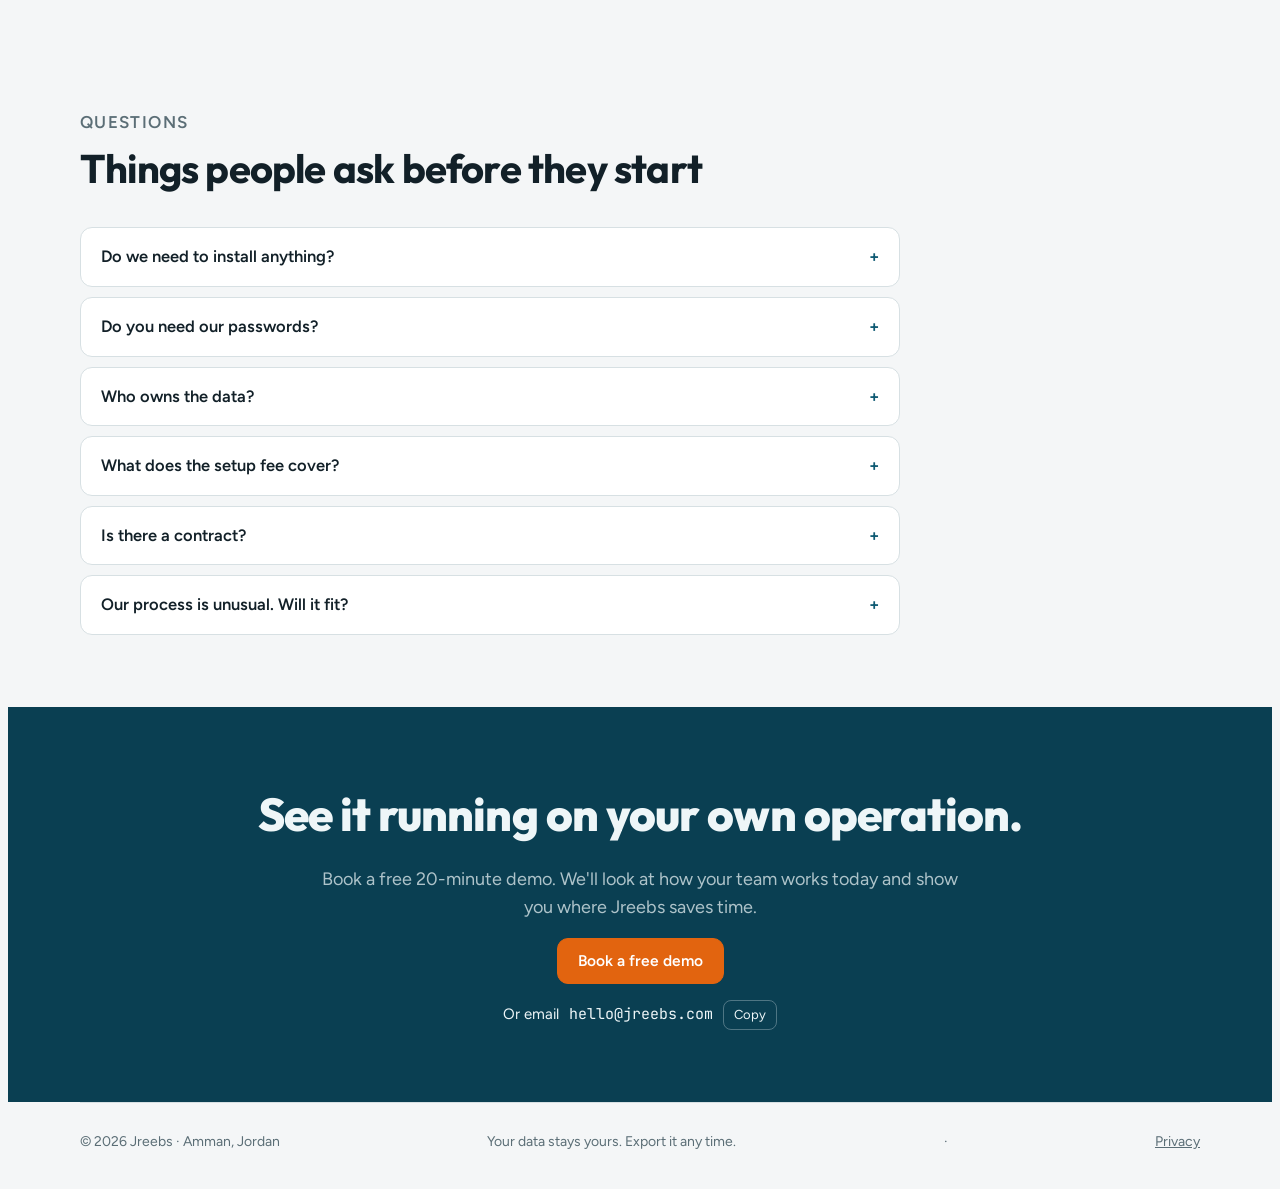
==== commit 6e565558: "Merge monthly/yearly into one switch; give Pro the same start button Co-Authored-By: Claude Opus 5.5" ====
--- a/index.html
+++ b/index.html
@@ -188,10 +188,14 @@
 .ind li::before { content: "⚡"; color: var(--accent); flex: none; }
 
 /* plans */
-.billing { display: inline-flex; background: var(--surface-2); border-radius: 11px; padding: 4px; gap: 2px; margin-bottom: 26px; }
-.billing button { border: 0; background: none; padding: 8px 16px; border-radius: 8px; font-weight: 600; color: var(--muted); font-size: 14.5px; }
-.billing button[aria-pressed="true"] { background: var(--surface); color: var(--ink); box-shadow: 0 1px 3px rgba(0,0,0,.12); }
-.billing small { color: var(--good); font-weight: 600; }
+.billing { display: inline-flex; align-items: center; gap: 12px; margin-bottom: 26px; padding: 9px 18px; border-radius: 999px; border: 1px solid var(--line); background: var(--surface); font-weight: 600; font-size: 15px; }
+.billing > span { color: var(--muted); transition: color .2s; }
+.billing[aria-checked="false"] .bm, .billing[aria-checked="true"] .by { color: var(--ink); }
+.billing small { color: var(--good); font-weight: 600; font-size: 13px; }
+.track { position: relative; width: 46px; height: 26px; border-radius: 99px; background: var(--line); flex: none; transition: background .2s; }
+.billing[aria-checked="true"] .track { background: var(--accent); }
+.track i { position: absolute; top: 3px; inset-inline-start: 3px; width: 20px; height: 20px; border-radius: 50%; background: #fff; box-shadow: 0 1px 3px rgba(0,0,0,.3); transition: inset-inline-start .2s; }
+.billing[aria-checked="true"] .track i { inset-inline-start: 23px; }
 .plans { display: grid; grid-template-columns: repeat(3, minmax(0, 1fr)); gap: 16px; align-items: stretch; }
 .plan { background: var(--surface); border: 1px solid var(--line); border-radius: 18px; padding: 26px; display: grid; gap: 16px; align-content: start; position: relative; }
 .plan.hot { border: 2px solid var(--accent); }
@@ -339,7 +343,7 @@
   <section id="plans" style="background:var(--surface-2)">
     <div class="wrap">
       <div class="sec-head"><p class="eyebrow" data-t="planEyebrow"></p><h2 data-t="planTitle"></h2><p data-t="planLead"></p></div>
-      <div class="billing" role="group" aria-label="Billing period"><button type="button" data-bill="m" aria-pressed="true" data-t="billM"></button><button type="button" data-bill="y" aria-pressed="false"><span data-t="billY"></span> <small data-t="billSave"></small></button></div>
+      <button type="button" class="billing" id="billSwitch" role="switch" aria-checked="false"><span class="bm" data-t="billM"></span><span class="track" aria-hidden="true"><i></i></span><span class="by"><span data-t="billY"></span> <small data-t="billSave"></small></span></button>
       <div class="plans" id="plans-grid"></div>
       <p class="plans-note" data-t="planNote"></p>
     </div>
@@ -416,7 +420,7 @@
     billM: "Monthly", billY: "Yearly", billSave: "2 months free",
     planNote: "Prices in Jordanian dinars, excluding tax. Cancel any time on monthly plans, and you take your data with you.",
     perMonth: "/ month", perYear: "/ year", from: "from", setup: "One-time setup", custom: "quoted after the free check-up",
-    choose: "Start with", talk: "Talk to us", popular: "Most popular",
+    choose: "Start with", popular: "Most popular",
     founderEyebrow: "Why Jreebs", founderQuote: "I spent 8 years inside delivery and customer operations. I built Jreebs for the problems I fixed by hand every day.",
     founderWho: "Mohammad Al-Khateeb, founder. Former Operations Team Lead and QA Specialist.",
     faqEyebrow: "Questions", faqTitle: "Things people ask before they start",
@@ -444,7 +448,7 @@
     billM: "شهري", billY: "سنوي", billSave: "شهرين مجاناً",
     planNote: "الأسعار بالدينار الأردني وغير شاملة الضريبة. بالباقات الشهرية بتقدر تلغي بأي وقت وبتاخذ بياناتك معك.",
     perMonth: "/ شهرياً", perYear: "/ سنوياً", from: "يبدأ من", setup: "رسوم تجهيز لمرة واحدة", custom: "حسب الفحص المجاني",
-    choose: "ابدأ بباقة", talk: "تواصل معنا", popular: "الأكثر طلباً",
+    choose: "ابدأ بباقة", popular: "الأكثر طلباً",
     founderEyebrow: "ليش مغطينك", founderQuote: "قضيت ٨ سنين جوّا عمليات التوصيل وخدمة العملاء. بنيت مغطينك للمشاكل اللي كنت أحلّها بإيدي كل يوم.",
     founderWho: "محمد الخطيب، المؤسس. قائد فريق عمليات وأخصائي ضبط جودة سابقاً.",
     faqEyebrow: "أسئلة", faqTitle: "أسئلة بتنسأل قبل البداية",
@@ -537,10 +541,10 @@
       <div class="price">${p.from ? `<span>${esc(t.from)}</span>` : ""}<b>${num(price)}</b><span>${lang === "ar" ? "د.أ" : "JOD"} ${bill === "m" ? t.perMonth : t.perYear}</span></div>
       <div class="setup">${esc(setup)}</div>
       <ul>${p.feats.map(([ok, f]) => `<li class="${ok ? "yes" : "no"}">${ok ? IC.yes : IC.lock}<span>${esc(f)}</span></li>`).join("")}</ul>
-      <a class="btn ${p.hot ? "primary" : ""}" href="${wa(t.waPlan.replace("{plan}", p.name))}" target="_blank" rel="noopener">${p.id === "pro" ? esc(t.talk) : esc(t.choose + " " + p.name)}</a>
+      <a class="btn ${p.hot ? "primary" : ""}" href="${wa(t.waPlan.replace("{plan}", p.name))}" target="_blank" rel="noopener">${esc(t.choose + " " + p.name)}</a>
     </div>`;
   }).join("");
-  document.querySelectorAll("[data-bill]").forEach(b => b.setAttribute("aria-pressed", b.dataset.bill === bill));
+  $("#billSwitch").setAttribute("aria-checked", bill === "y");
   $("#facts").innerHTML = FACTS[lang].map(([b, s]) => `<div class="fact"><b>${esc(b)}</b><span>${esc(s)}</span></div>`).join("");
   $("#faqList").innerHTML = FAQ[lang].map(([q, a]) => `<details><summary>${esc(q)}</summary><p>${esc(a)}</p></details>`).join("");
 }
@@ -564,7 +568,7 @@
     return renderTheme();
   }
   if (b.id === "langBtn") { lang = lang === "ar" ? "en" : "ar"; try { localStorage.setItem("rasd-site-lang", lang); } catch (err) {} return render(); }
-  if (b.dataset.bill) { bill = b.dataset.bill; return render(); }
+  if (b.id === "billSwitch") { bill = bill === "m" ? "y" : "m"; return render(); }
   if (b.id === "copyEmail") {
     const el = $("#toast");
     try { await navigator.clipboard.writeText(EMAIL); el.textContent = T[lang].copied; }
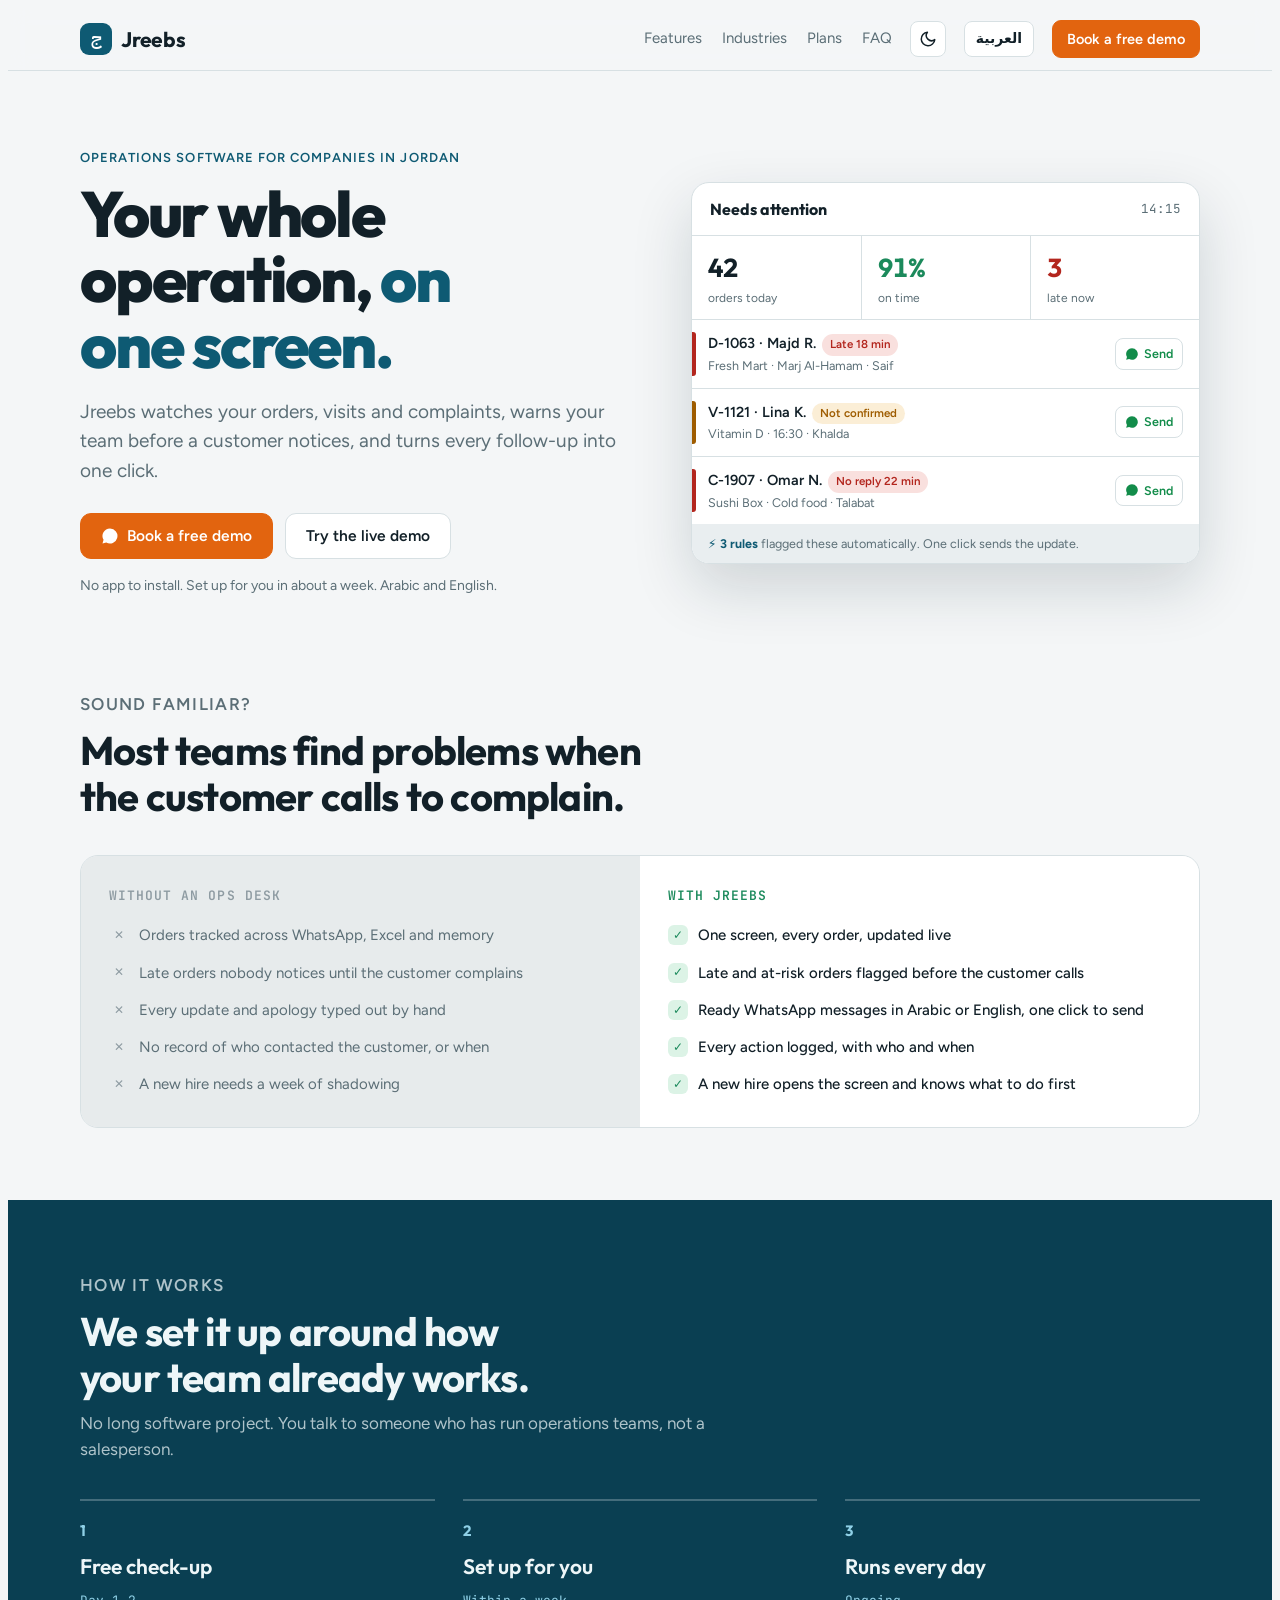
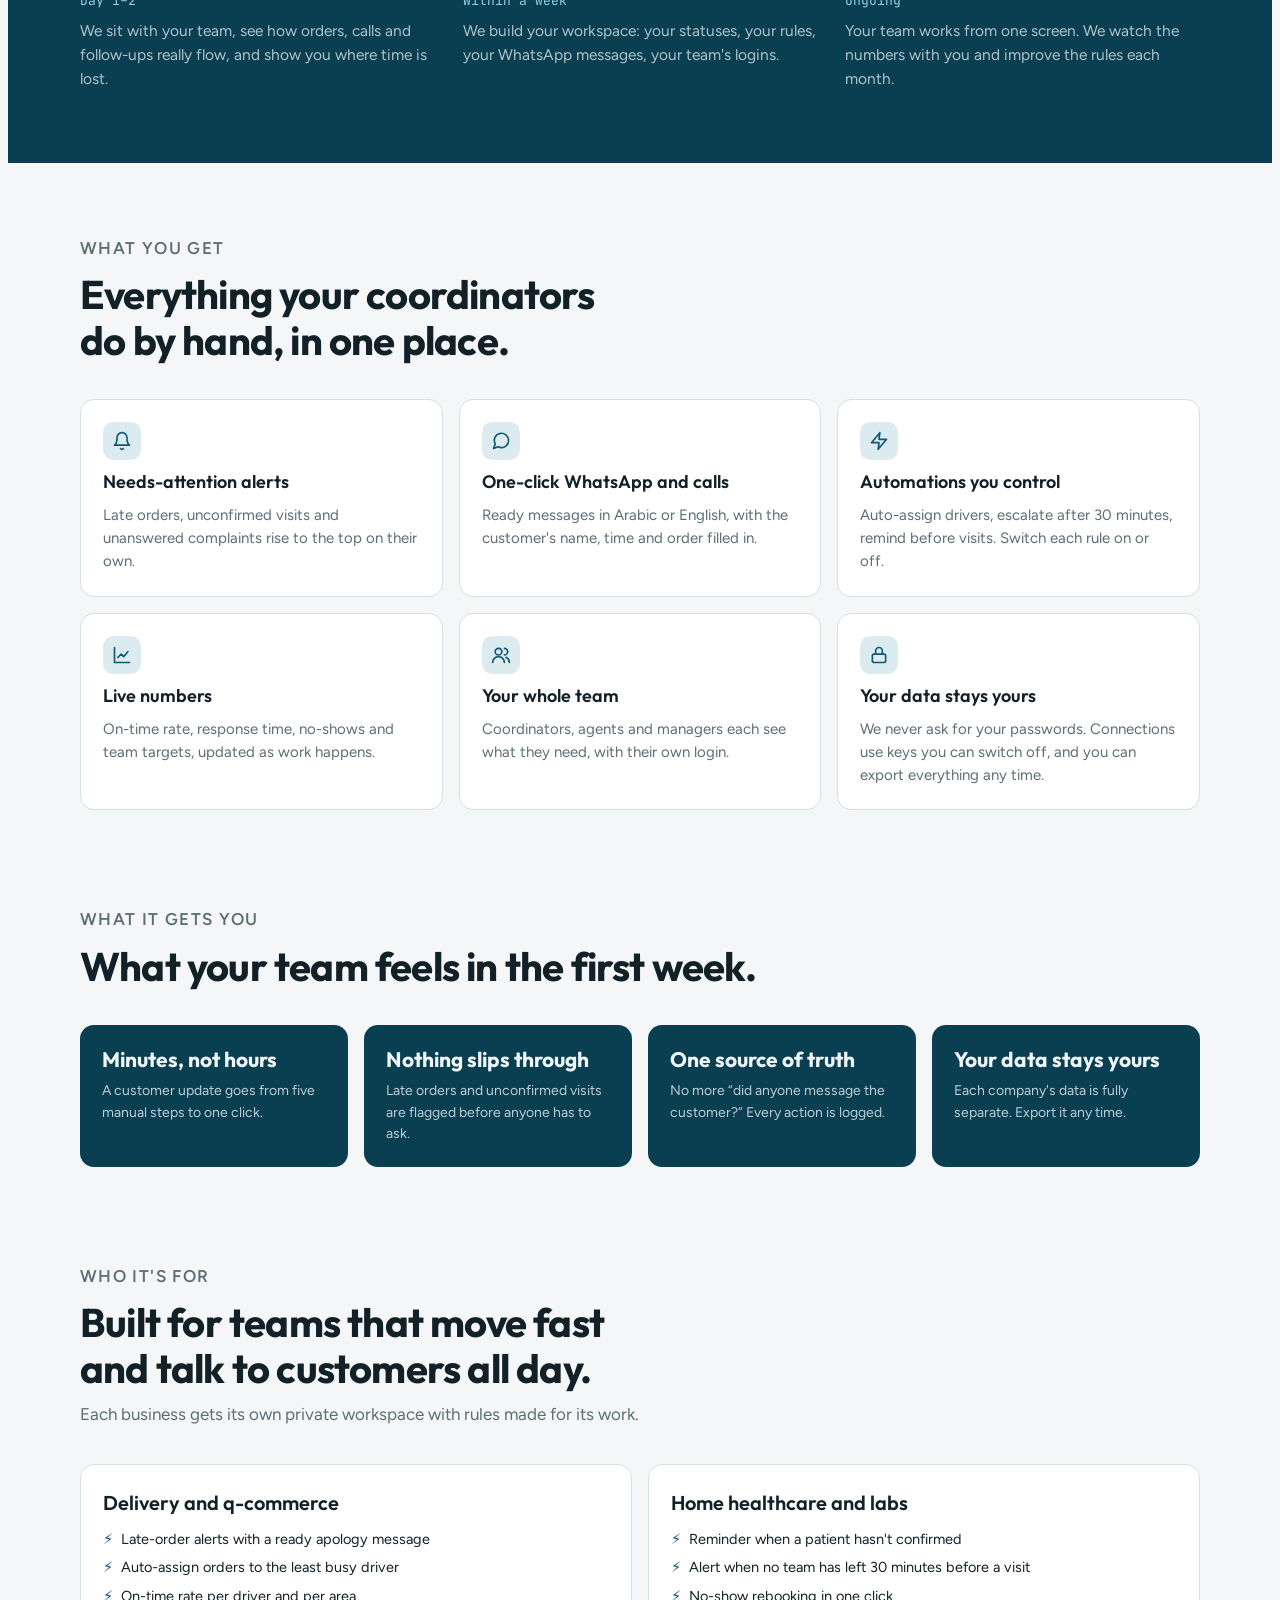
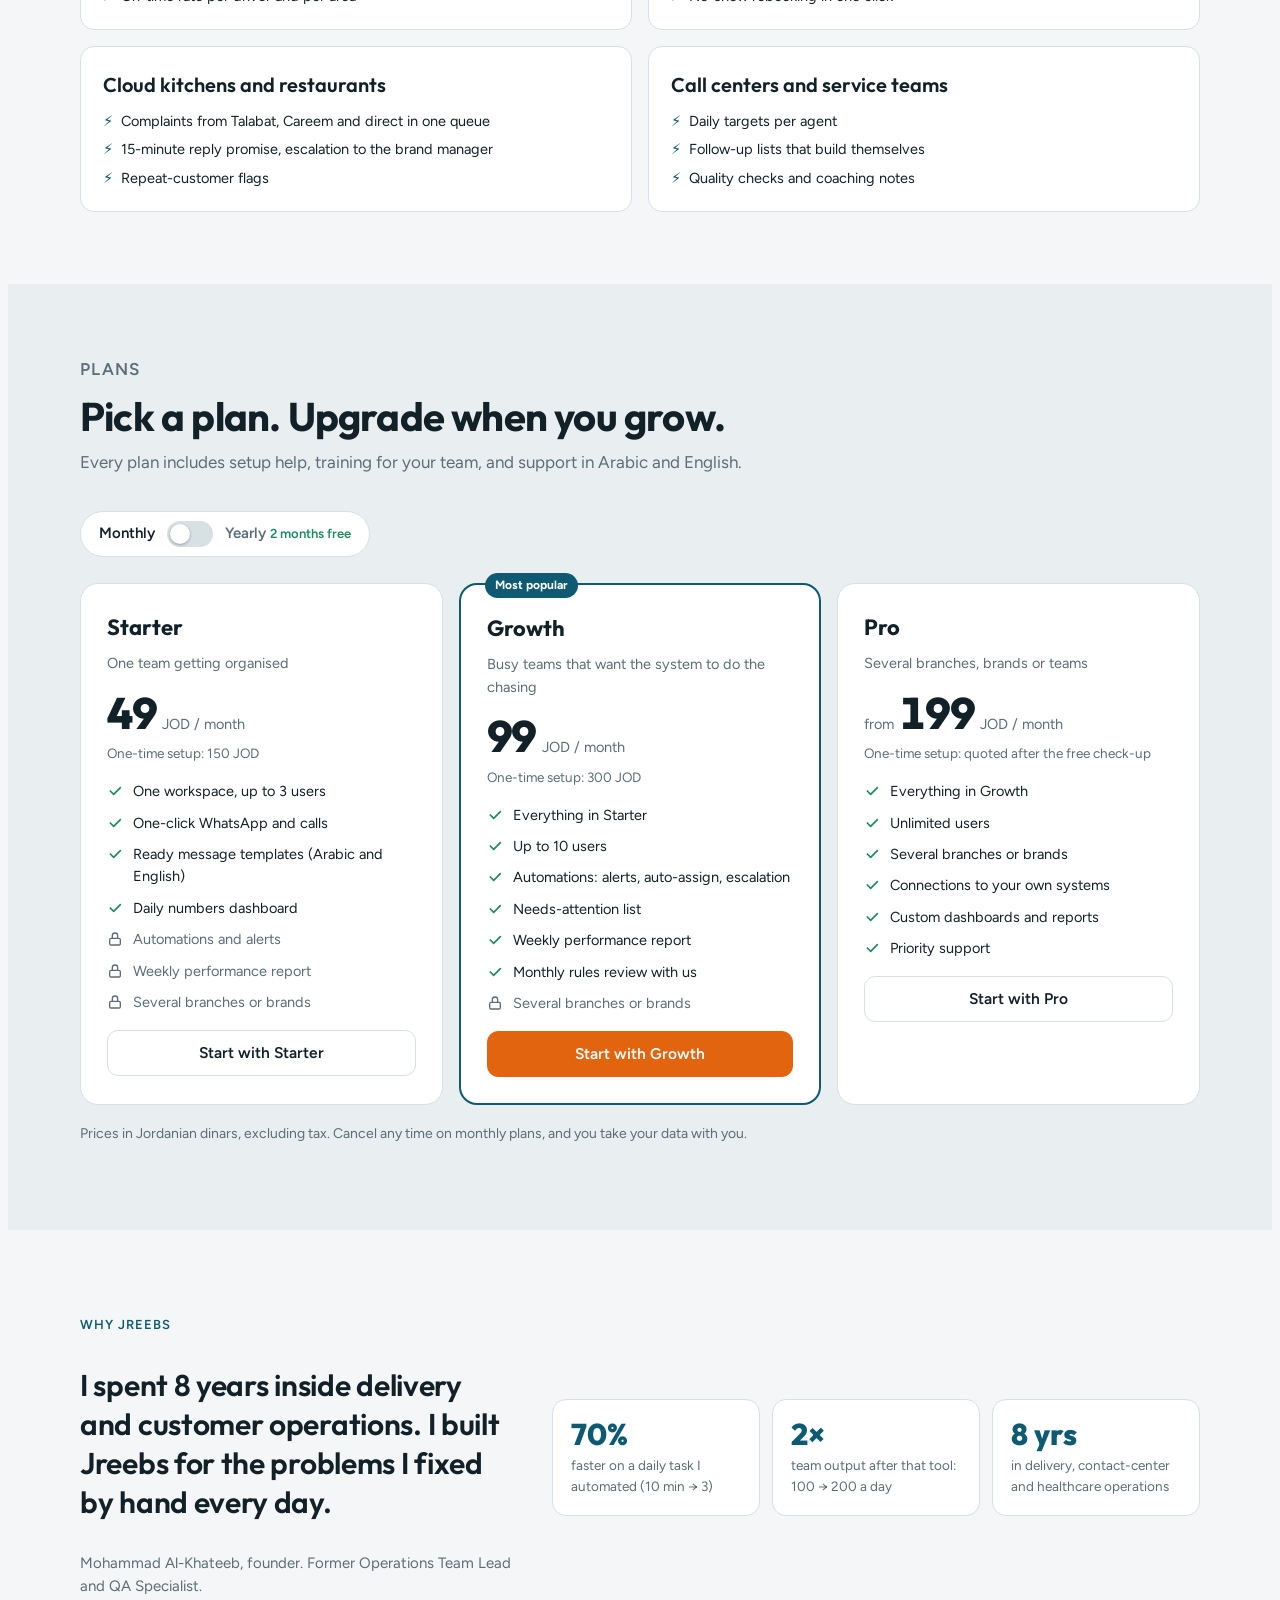
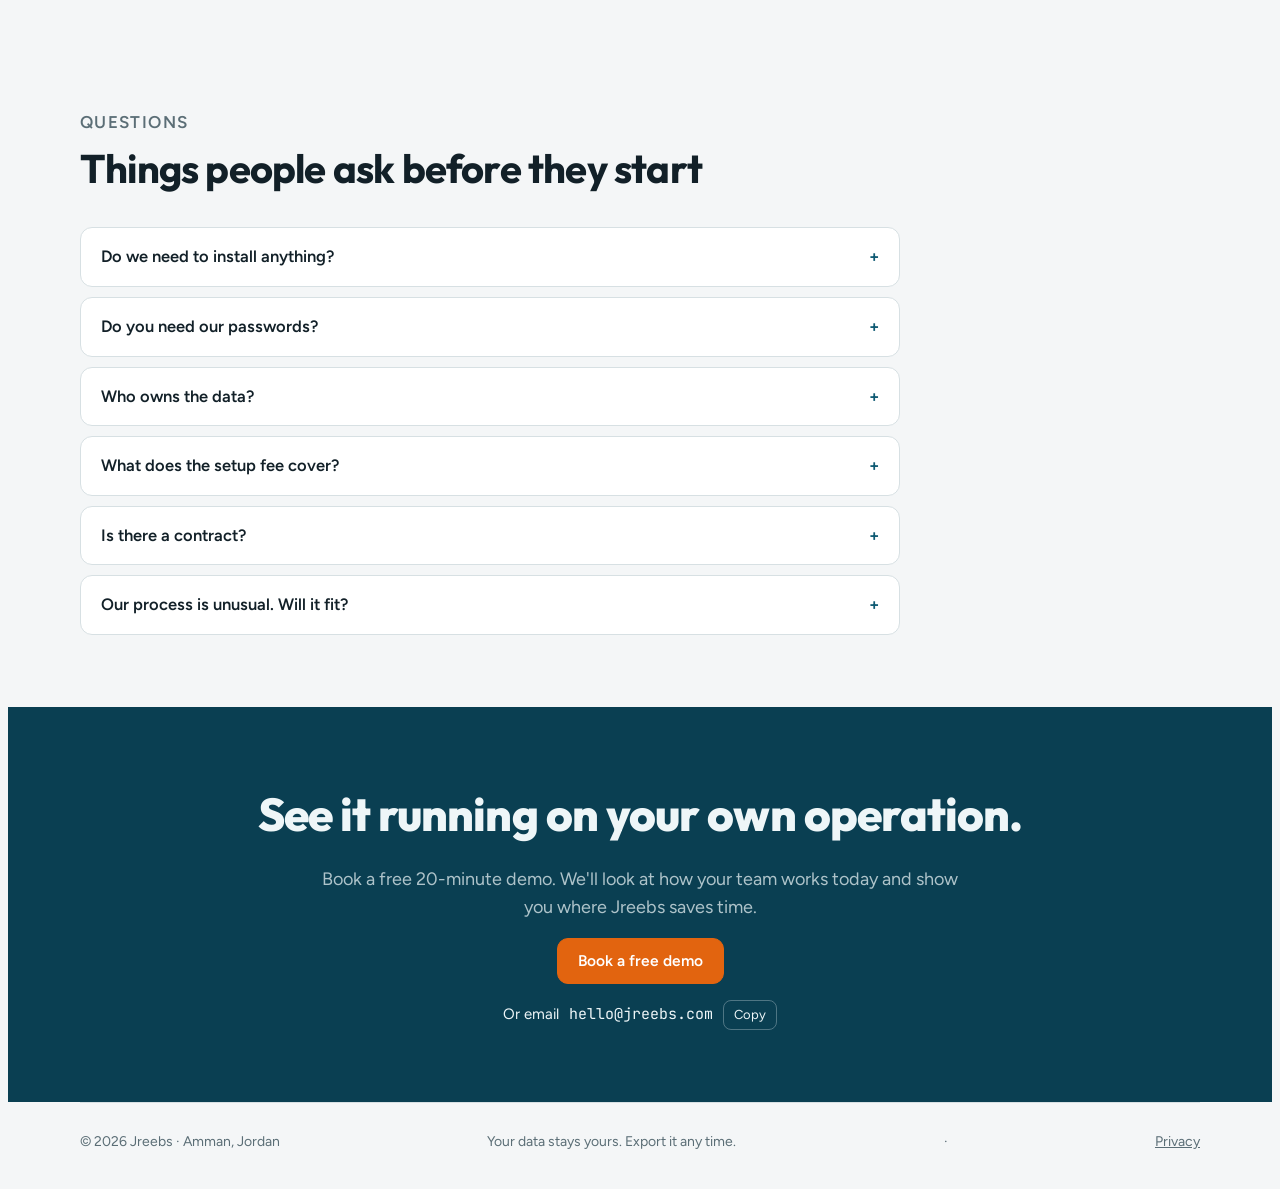
==== commit 3e636d68: "Add WhatsApp/social link preview, unify brand colors, fix a proof-point claim - og.png 1200x630 + og" ====
--- a/index.html
+++ b/index.html
@@ -14,7 +14,12 @@
 <meta property="og:url" content="https://jreebs.com/">
 <meta property="og:locale" content="en_US">
 <meta property="og:locale:alternate" content="ar_JO">
-<meta name="twitter:card" content="summary">
+<meta property="og:image" content="https://jreebs.com/og.png">
+<meta property="og:image:width" content="1200">
+<meta property="og:image:height" content="630">
+<meta property="og:image:alt" content="Jreebs: your whole operation, on one screen">
+<meta name="twitter:card" content="summary_large_image">
+<meta name="twitter:image" content="https://jreebs.com/og.png">
 <link rel="canonical" href="https://jreebs.com/">
 <link rel="icon" href="data:image/svg+xml,%3Csvg xmlns='http://www.w3.org/2000/svg' viewBox='0 0 64 64'%3E%3Crect width='64' height='64' rx='16' fill='%230E5A73'/%3E%3Ctext x='32' y='44' font-size='34' font-family='Tahoma,sans-serif' fill='white' text-anchor='middle'%3E%D8%AC%3C/text%3E%3C/svg%3E">
 <link rel="preconnect" href="https://fonts.googleapis.com">
@@ -495,7 +500,7 @@
     { id: "pro", name: "المحترفة", for: "عدة فروع أو براندات أو فرق", setup: null, from: true, feats: [[1, "كل شي بالنمو"], [1, "مستخدمين بلا حدود"], [1, "عدة فروع أو براندات"], [1, "ربط مع أنظمتك الخاصة"], [1, "لوحات وتقارير مخصصة"], [1, "دعم بأولوية"]] }
   ]
 };
-const FACTS = { en: [["70%", "faster on a daily booking task I automated (10 min → 3)"], ["2×", "team output after that tool: 100 → 200 a day"], ["8 yrs", "in delivery, contact-center and healthcare operations"]], ar: [["٧٠٪", "أسرع بمهمة حجز يومية أتمتتها (١٠ دقائق ← ٣)"], ["٢×", "إنتاجية الفريق بعد الأداة: ١٠٠ ← ٢٠٠ يومياً"], ["٨ سنين", "بعمليات التوصيل ومراكز الاتصال والرعاية الصحية"]] };
+const FACTS = { en: [["70%", "faster on a daily task I automated (10 min → 3)"], ["2×", "team output after that tool: 100 → 200 a day"], ["8 yrs", "in delivery, contact-center and healthcare operations"]], ar: [["٧٠٪", "أسرع بمهمة يومية أتمتتها (١٠ دقائق ← ٣)"], ["٢×", "إنتاجية الفريق بعد الأداة: ١٠٠ ← ٢٠٠ يومياً"], ["٨ سنين", "بعمليات التوصيل ومراكز الاتصال والرعاية الصحية"]] };
 const FAQ = {
   en: [["Do we need to install anything?", "No. Jreebs runs in the browser on any computer, tablet or phone. Your team gets a link and a login."], ["Do you need our passwords?", "Never. WhatsApp messages open from your own phone or computer. Connections to other systems use access keys you create and can switch off at any time."], ["Who owns the data?", "You do. If you stop, we hand you everything as a spreadsheet and switch the service off. We don't use your data for anything else."], ["What does the setup fee cover?", "The free check-up, building your workspace (statuses, rules, messages), adding your team, and training them. Most setups take about a week."], ["Is there a contract?", "Monthly plans can be cancelled any time. Yearly plans give you 2 months free."], ["Our process is unusual. Will it fit?", "That's the point of the check-up. We shape the workspace around how you already work, not the other way round."]],
   ar: [["لازم ننزّل إشي؟", "لا. مغطينك بيشتغل على المتصفح من أي كمبيوتر أو تابلت أو موبايل. فريقك بياخذ رابط وحساب."], ["بتحتاجوا كلمات السر تبعتنا؟", "أبداً. رسائل الواتساب بتفتح من جهازك انت. والربط مع أي نظام ثاني بيكون بمفاتيح بتعملها انت وبتقدر توقفها بأي وقت."], ["لمين البيانات؟", "إلك. إذا وقفت، منسلّمك كل شي بملف إكسل ومنوقف الخدمة. وما منستخدم بياناتك لأي إشي ثاني."], ["شو بتغطي رسوم التجهيز؟", "الفحص المجاني، بناء مساحتك (الحالات والقواعد والرسائل)، إضافة فريقك وتدريبهم. أغلب التجهيزات بتاخذ أسبوع تقريباً."], ["في عقد؟", "الباقات الشهرية بتلغيها بأي وقت. والسنوية بتعطيك شهرين مجاناً."], ["طريقة شغلنا مختلفة، بيزبط؟", "هاد هدف الفحص المجاني. منفصّل المساحة على طريقة شغلك، مش العكس."]]
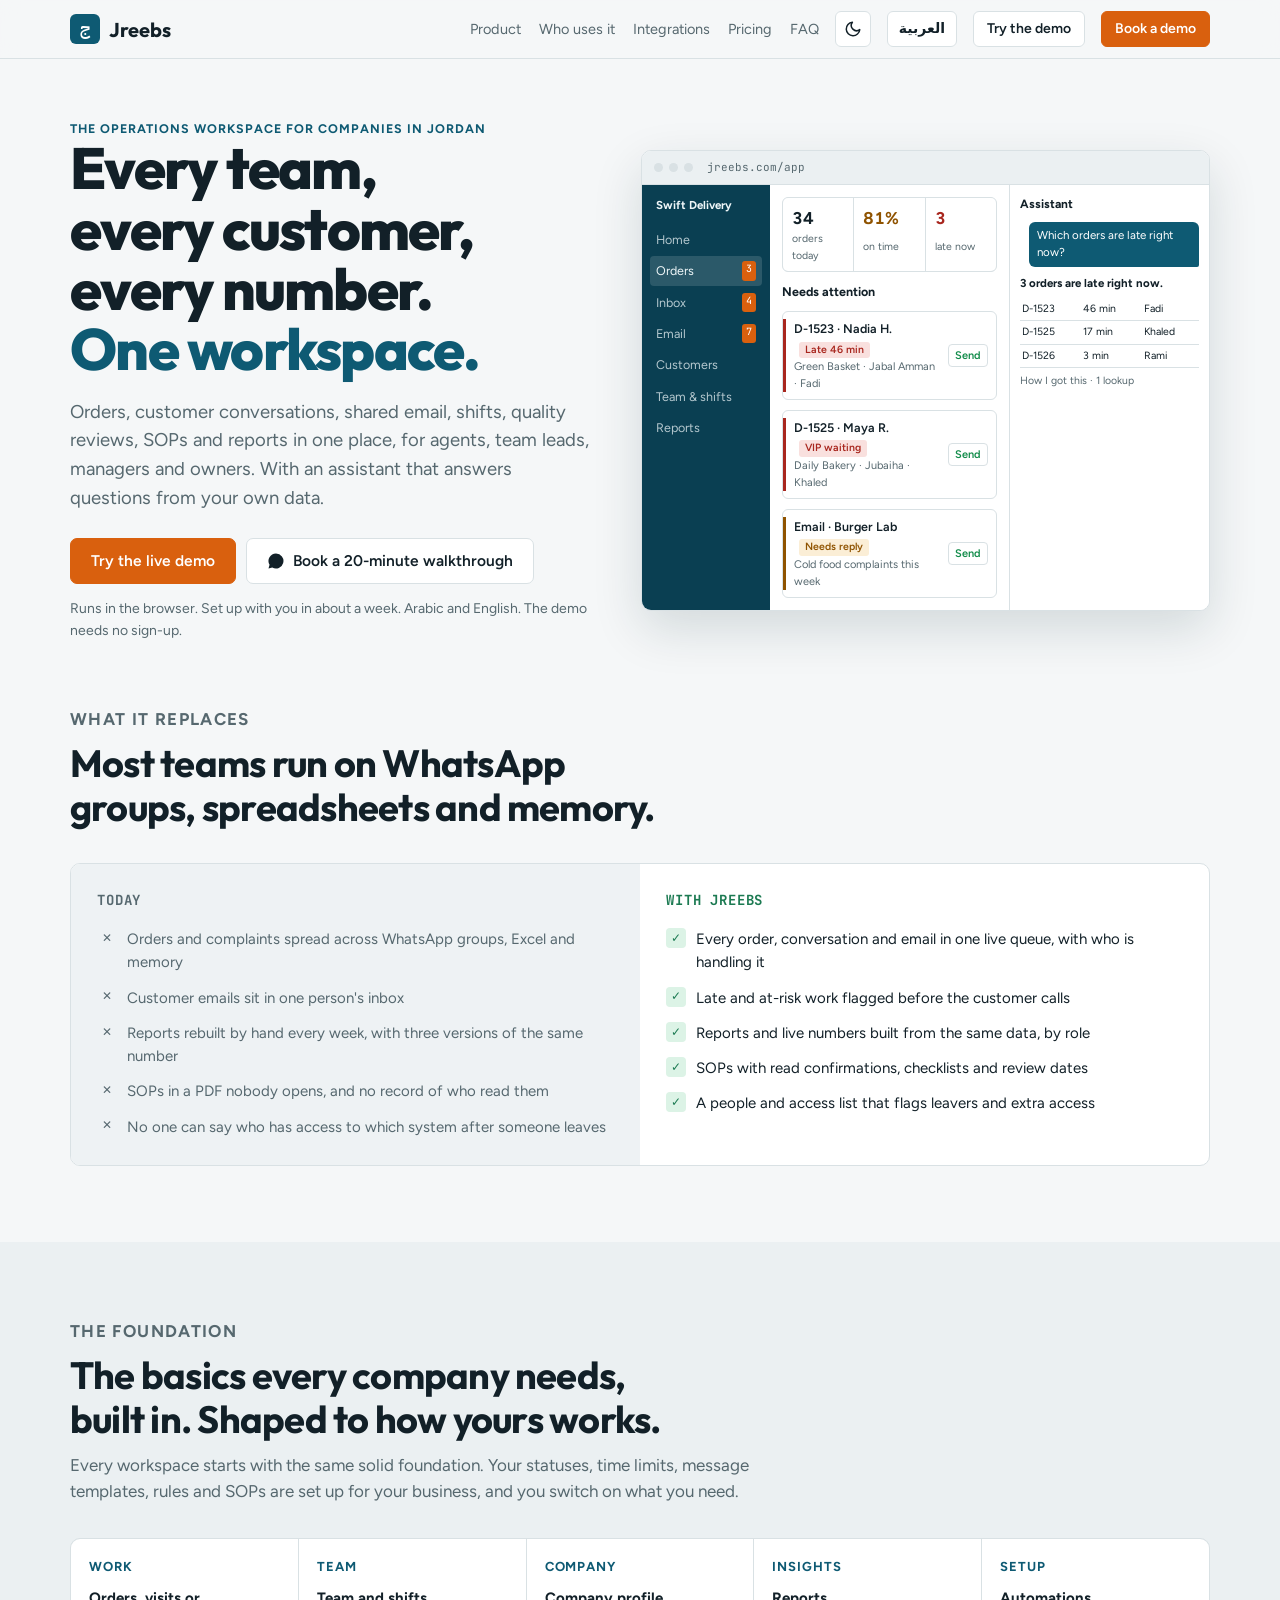
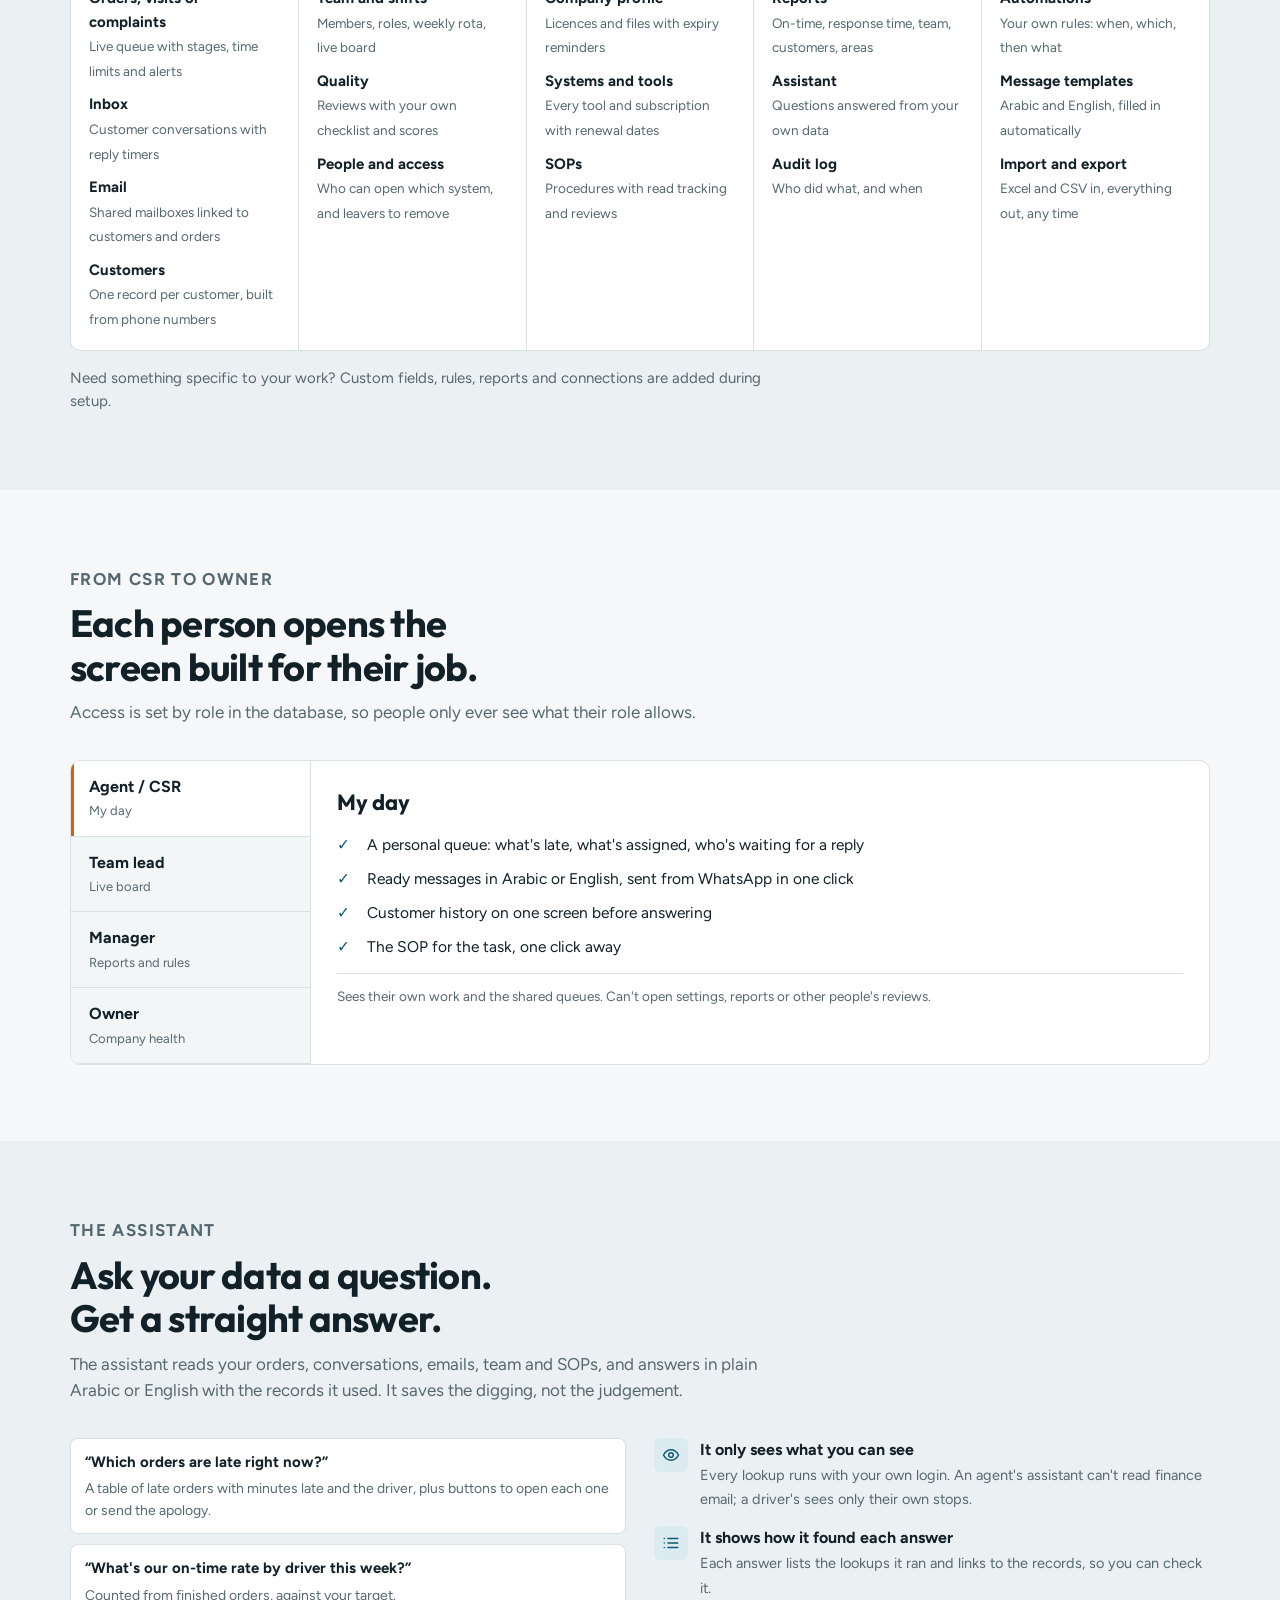
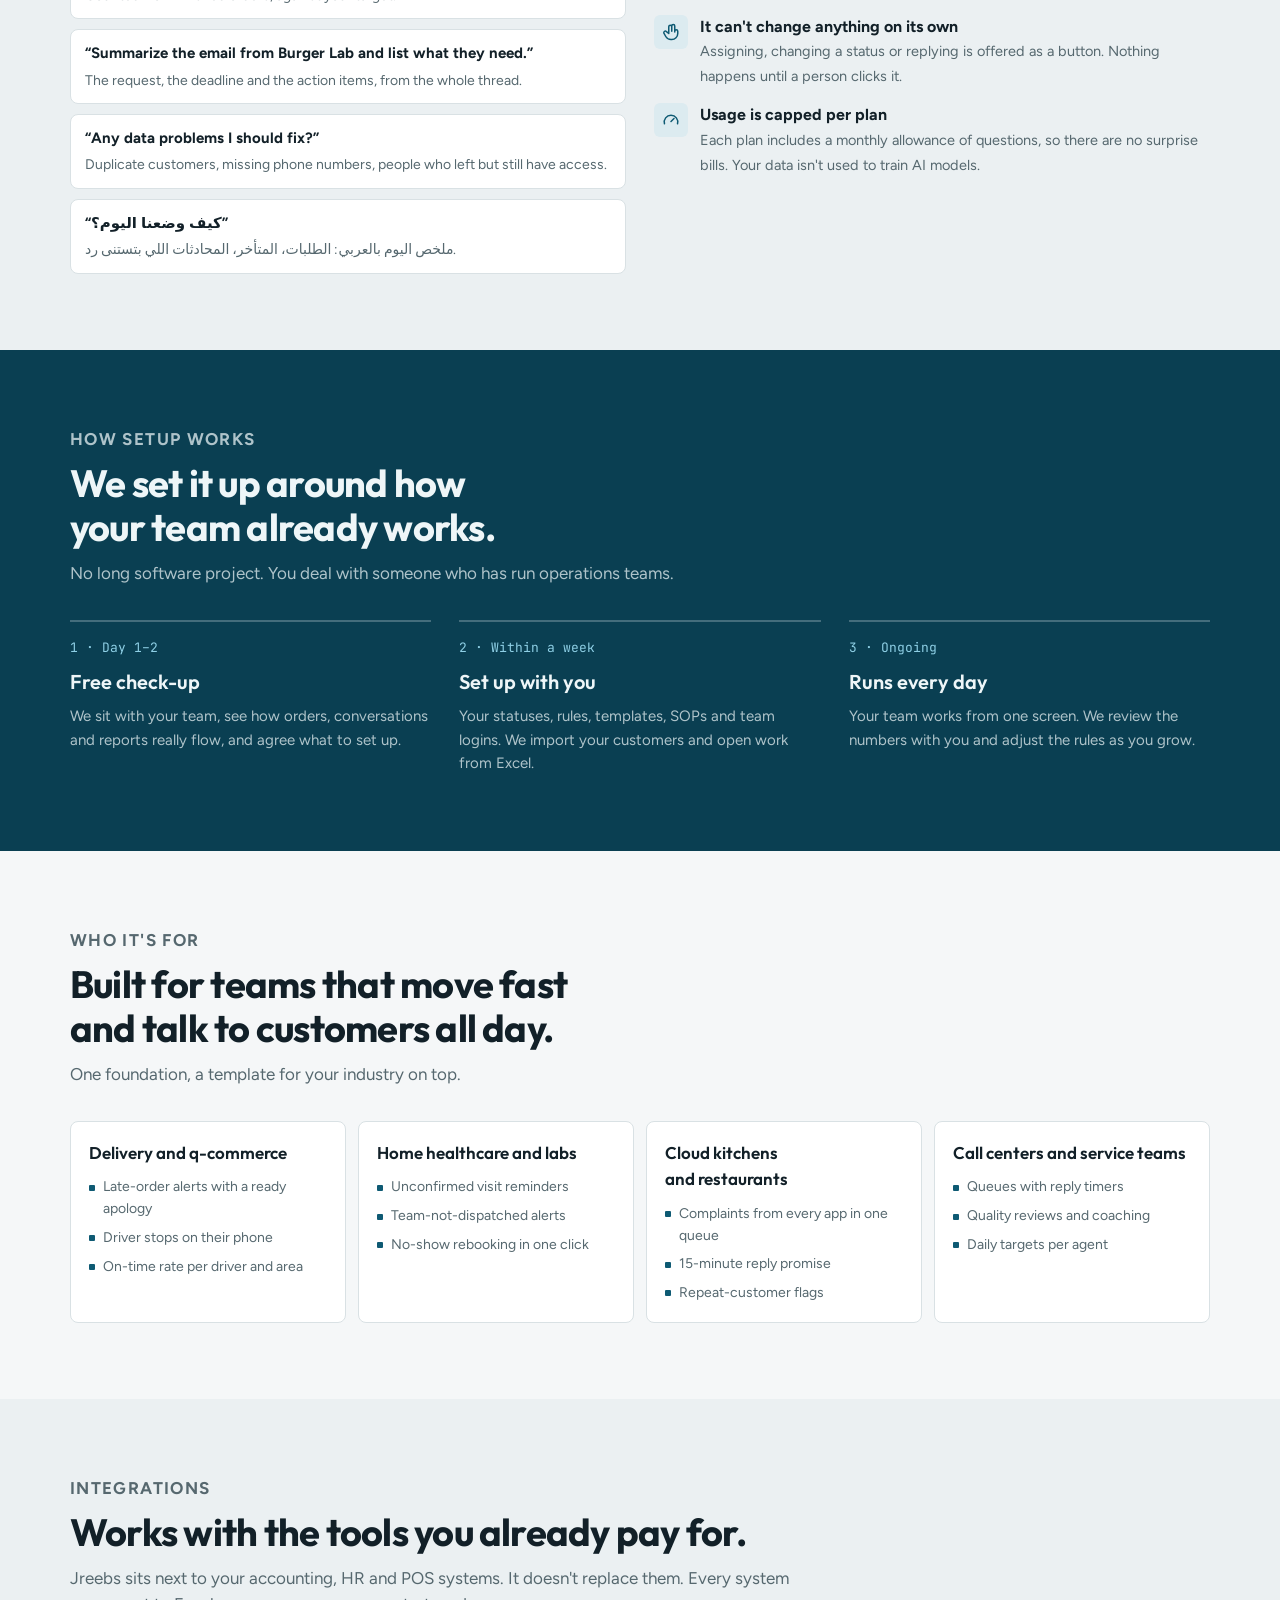
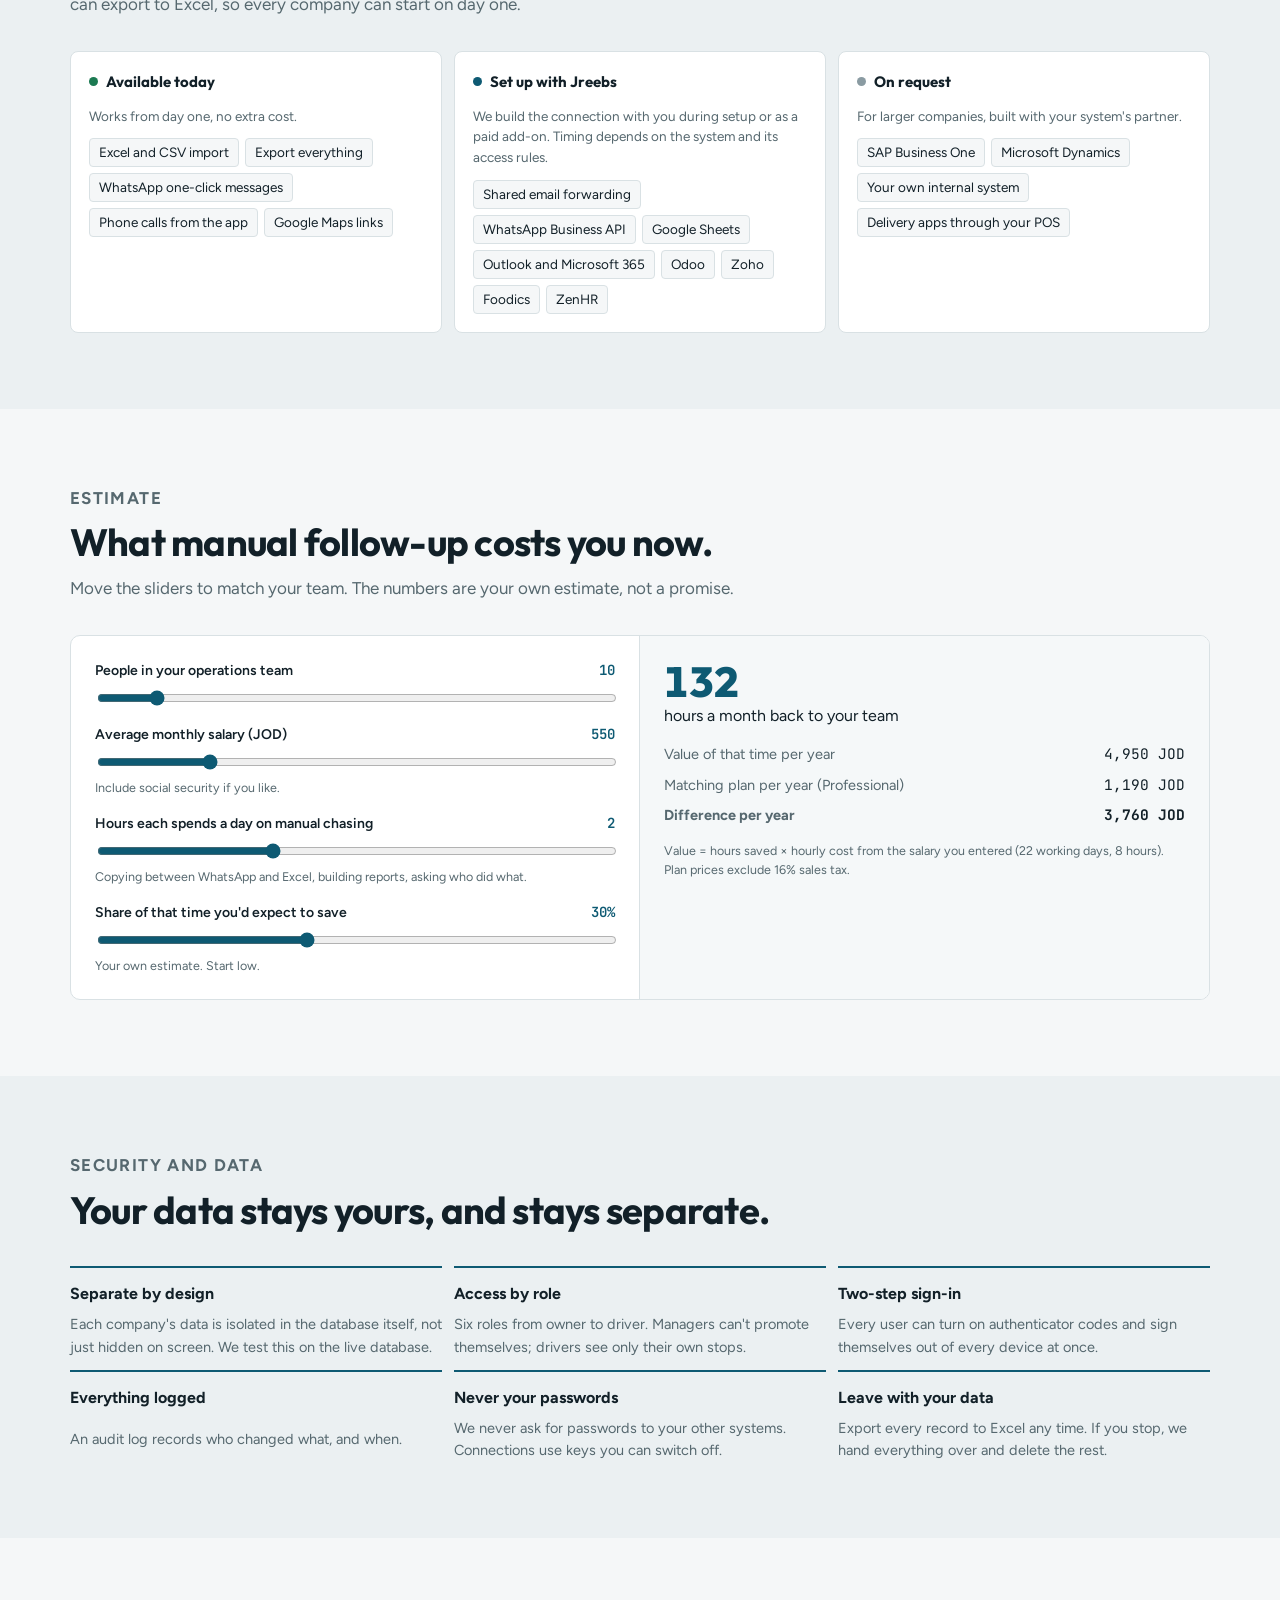
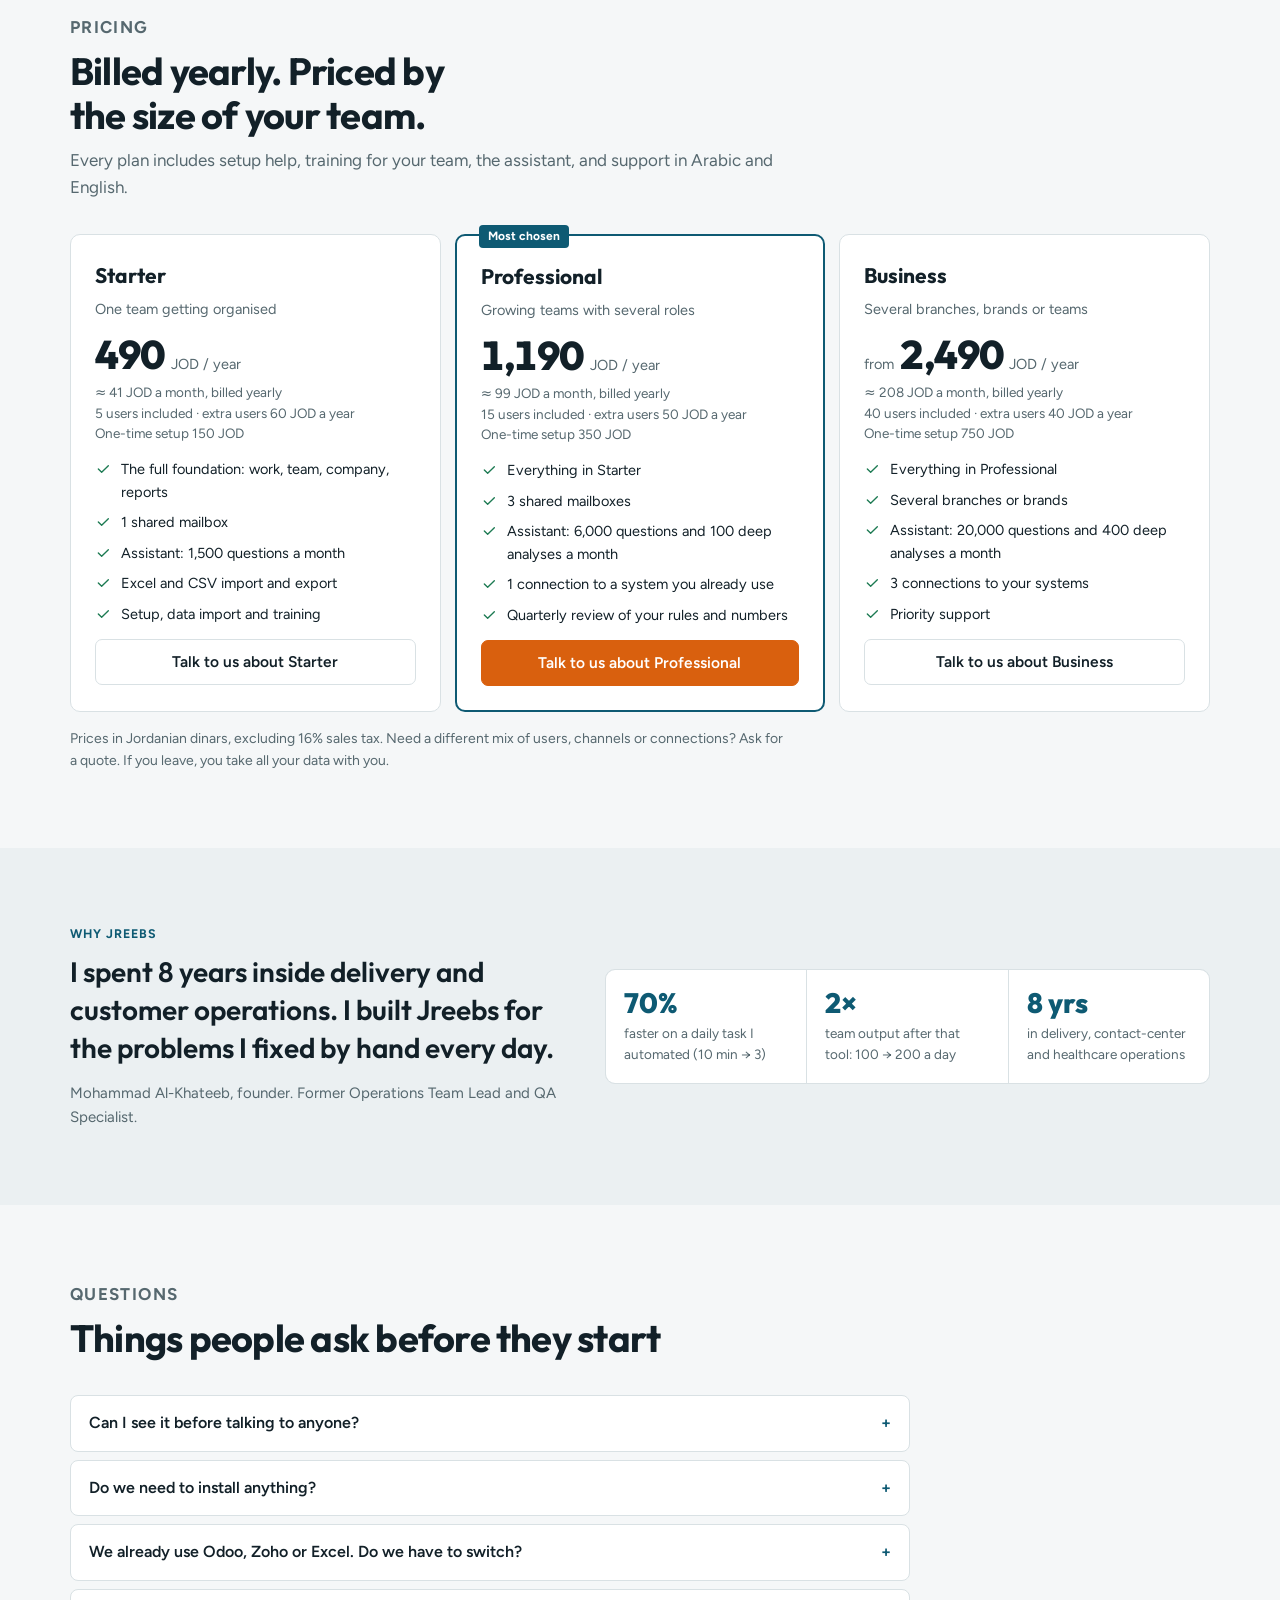
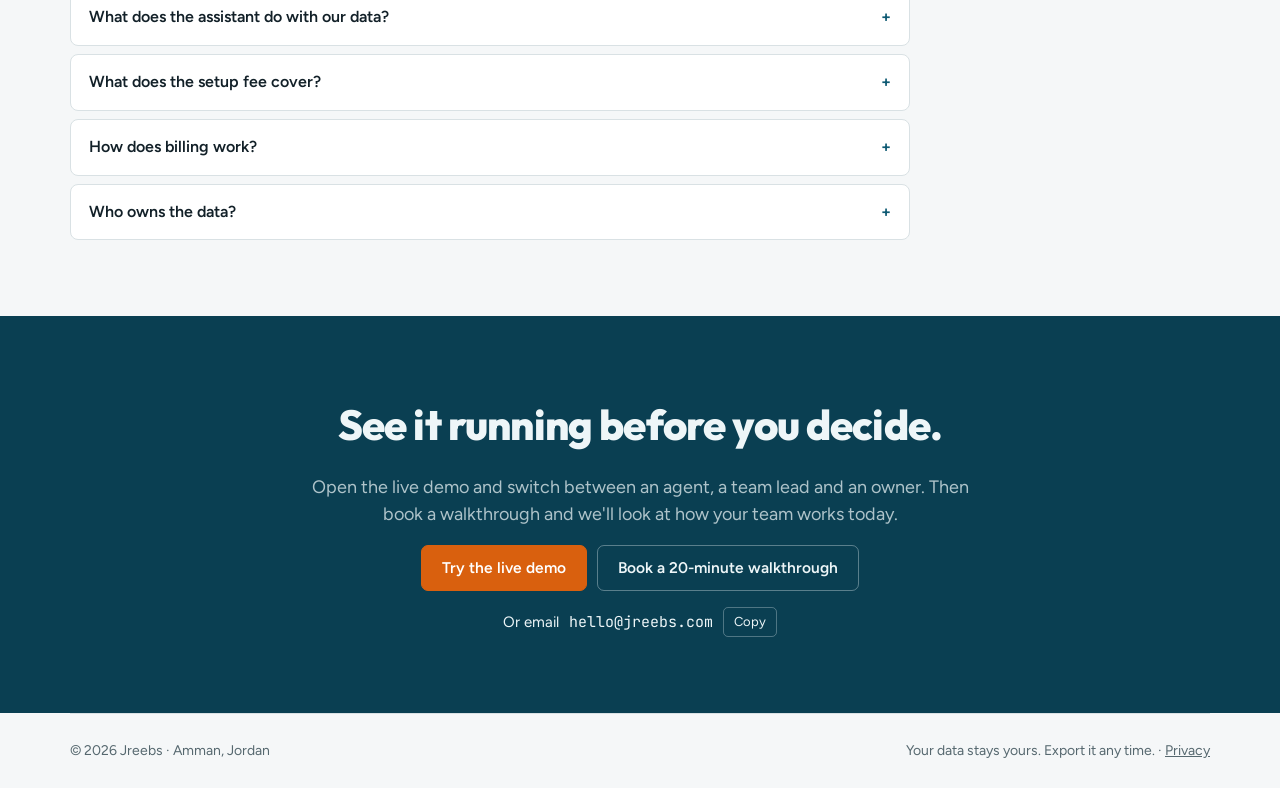
==== commit 8d29e793: "Relaunch the site around the full workspace and ship app v4 - Site: foundation modules, a view per r" ====
--- a/index.html
+++ b/index.html
@@ -3,270 +3,308 @@
 <head>
 <meta charset="utf-8">
 <meta name="viewport" content="width=device-width, initial-scale=1, viewport-fit=cover">
-<title>Jreebs — operations software for growing businesses in Jordan</title>
-<meta name="description" content="Jreebs watches your orders, visits and complaints, warns your team before a customer notices, and turns every follow-up into one click. Built for delivery, home healthcare, cloud kitchens and service teams in Jordan.">
+<title>Jreebs — the operations workspace for companies in Jordan</title>
+<meta name="description" content="Orders, customer conversations, email, team, SOPs and reports in one workspace, with an assistant that answers questions from your own data. Built for delivery, home healthcare, kitchens and service teams in Jordan.">
 <meta name="theme-color" content="#0E5A73">
 <script>try{var t=localStorage.getItem("jreebs-theme");if(t==="light"||t==="dark")document.documentElement.setAttribute("data-theme",t);}catch(e){}</script>
 <meta property="og:type" content="website">
 <meta property="og:site_name" content="Jreebs">
-<meta property="og:title" content="Jreebs — your whole operation, on one screen">
-<meta property="og:description" content="Operations software for growing businesses in Jordan: alerts, one-click WhatsApp, automations you control, and live numbers.">
+<meta property="og:title" content="Jreebs — every team, every customer, every number in one workspace">
+<meta property="og:description" content="The operations workspace for companies in Jordan: orders, conversations, email, team, SOPs, reports and an assistant that knows your data.">
 <meta property="og:url" content="https://jreebs.com/">
 <meta property="og:locale" content="en_US">
 <meta property="og:locale:alternate" content="ar_JO">
 <meta property="og:image" content="https://jreebs.com/og.png">
 <meta property="og:image:width" content="1200">
 <meta property="og:image:height" content="630">
-<meta property="og:image:alt" content="Jreebs: your whole operation, on one screen">
+<meta property="og:image:alt" content="Jreebs: your whole operation in one workspace">
 <meta name="twitter:card" content="summary_large_image">
 <meta name="twitter:image" content="https://jreebs.com/og.png">
 <link rel="canonical" href="https://jreebs.com/">
-<link rel="icon" href="data:image/svg+xml,%3Csvg xmlns='http://www.w3.org/2000/svg' viewBox='0 0 64 64'%3E%3Crect width='64' height='64' rx='16' fill='%230E5A73'/%3E%3Ctext x='32' y='44' font-size='34' font-family='Tahoma,sans-serif' fill='white' text-anchor='middle'%3E%D8%AC%3C/text%3E%3C/svg%3E">
+<link rel="icon" href="data:image/svg+xml,%3Csvg xmlns='http://www.w3.org/2000/svg' viewBox='0 0 64 64'%3E%3Crect width='64' height='64' rx='12' fill='%230E5A73'/%3E%3Ctext x='32' y='44' font-size='34' font-family='Tahoma,sans-serif' fill='white' text-anchor='middle'%3E%D8%AC%3C/text%3E%3C/svg%3E">
 <link rel="preconnect" href="https://fonts.googleapis.com">
 <link rel="preconnect" href="https://fonts.gstatic.com" crossorigin>
-<link rel="stylesheet" href="https://fonts.googleapis.com/css2?family=Outfit:wght@500;600;700;800&family=Figtree:wght@400;500;600&family=JetBrains+Mono:wght@400;500&family=IBM+Plex+Sans+Arabic:wght@400;500;600;700&display=swap">
+<link rel="stylesheet" href="https://fonts.googleapis.com/css2?family=Outfit:wght@500;600;700;800&family=Figtree:wght@400;500;600;700&family=JetBrains+Mono:wght@400;500&family=IBM+Plex+Sans+Arabic:wght@400;500;600;700&display=swap">
 <style>
-/* Layout: B2B product landing page. Hero with a live-looking "needs attention" card, before/after contrast, how it works, features, value tiles, industries, plans with a monthly/yearly switch, founder note, FAQ, closing CTA. Arabic (RTL) and English, light/dark toggle. */
+/* Layout: B2B product site. Hero with a product frame, what it replaces, the foundation modules,
+   a view per role, the assistant, how setup works, industries, integrations, a savings estimate,
+   security, annual plans, founder, FAQ, closing call. Arabic (RTL) and English, light and dark. */
 :root {
-  --bg: #F4F6F7;
-  --surface: #FFFFFF;
-  --surface-2: #E9EEF0;
-  --ink: #122028;
-  --muted: #5B6E76;
-  --line: #D7E0E3;
-  --accent: #0E5A73;
-  --accent-ink: #FFFFFF;
-  --accent-soft: #DCEBF0;
-  --cta: #E2640F;
-  --cta-ink: #FFFFFF;
-  --deep: #0A3F52;
-  --deep-ink: #EEF6F8;
-  --deep-accent: #8FD0E6;
-  --good: #1C8A5C; --good-soft: #DCF3E6;
-  --warn: #9E5C00; --warn-soft: #FBEED6;
-  --crit: #B3261E; --crit-soft: #F9E0DE;
-  --chaos: #8E9BA2; --chaos-soft: #E7EBEC;
-  --wa: #128C4A;
-  --shadow: 0 24px 60px rgba(10, 40, 52, .16);
+  --bg: #F5F7F8; --surface: #FFFFFF; --surface-2: #EBF0F2; --ink: #122028; --muted: #56686F; --faint: #8A9BA2; --line: #D9E1E4;
+  --accent: #0E5A73; --accent-ink: #FFFFFF; --accent-soft: #DCEBF0; --cta: #D9600E; --cta-ink: #FFFFFF;
+  --deep: #0A3F52; --deep-ink: #EEF6F8; --deep-accent: #8FD0E6;
+  --good: #1C7A52; --good-soft: #DCF3E6; --warn: #8F5300; --warn-soft: #FBEED6; --crit: #A8261E; --crit-soft: #F9E0DE; --wa: #128C4A;
+  --shadow: 0 18px 50px rgba(10, 40, 52, .14);
   --display: "Outfit", system-ui, -apple-system, "Segoe UI", sans-serif;
   --sans: "Figtree", system-ui, -apple-system, "Segoe UI", sans-serif;
   --mono: "JetBrains Mono", ui-monospace, Consolas, monospace;
 }
-@media (prefers-color-scheme: dark) {
-  :root:not([data-theme="light"]) {
-    color-scheme: dark;
-    --bg: #0F1A1F; --surface: #15232A; --surface-2: #1C2D35; --ink: #E9F1F3; --muted: #9DB1B9; --line: #28404A;
-    --accent: #5FB3CE; --accent-ink: #0F1A1F; --accent-soft: #1B3942; --cta: #F2873D; --cta-ink: #14181A;
-    --deep: #0A2530; --deep-ink: #E9F1F3; --deep-accent: #8FD0E6;
-    --good: #4FC98B; --good-soft: #143327; --warn: #E6AE52; --warn-soft: #33270F; --crit: #F08A82; --crit-soft: #3A1B19; --wa: #4CD08A;
-    --chaos: #6B7D85; --chaos-soft: #1C2A2F;
-    --shadow: 0 24px 60px rgba(0,0,0,.5);
-  }
-}
-:root[data-theme="dark"] {
+@media (prefers-color-scheme: dark) { :root:not([data-theme="light"]) {
   color-scheme: dark;
-  --bg: #0F1A1F; --surface: #15232A; --surface-2: #1C2D35; --ink: #E9F1F3; --muted: #9DB1B9; --line: #28404A;
+  --bg: #0F1A1F; --surface: #15232A; --surface-2: #1C2D35; --ink: #E9F1F3; --muted: #9DB1B9; --faint: #6E848C; --line: #28404A;
   --accent: #5FB3CE; --accent-ink: #0F1A1F; --accent-soft: #1B3942; --cta: #F2873D; --cta-ink: #14181A;
   --deep: #0A2530; --deep-ink: #E9F1F3; --deep-accent: #8FD0E6;
   --good: #4FC98B; --good-soft: #143327; --warn: #E6AE52; --warn-soft: #33270F; --crit: #F08A82; --crit-soft: #3A1B19; --wa: #4CD08A;
-  --chaos: #6B7D85; --chaos-soft: #1C2A2F;
-  --shadow: 0 24px 60px rgba(0,0,0,.5);
-}
+  --shadow: 0 18px 50px rgba(0,0,0,.5); } }
+:root[data-theme="dark"] {
+  color-scheme: dark;
+  --bg: #0F1A1F; --surface: #15232A; --surface-2: #1C2D35; --ink: #E9F1F3; --muted: #9DB1B9; --faint: #6E848C; --line: #28404A;
+  --accent: #5FB3CE; --accent-ink: #0F1A1F; --accent-soft: #1B3942; --cta: #F2873D; --cta-ink: #14181A;
+  --deep: #0A2530; --deep-ink: #E9F1F3; --deep-accent: #8FD0E6;
+  --good: #4FC98B; --good-soft: #143327; --warn: #E6AE52; --warn-soft: #33270F; --crit: #F08A82; --crit-soft: #3A1B19; --wa: #4CD08A;
+  --shadow: 0 18px 50px rgba(0,0,0,.5); }
 html[lang="ar"] { --display: "IBM Plex Sans Arabic", "Outfit", system-ui, sans-serif; --sans: "IBM Plex Sans Arabic", "Figtree", system-ui, sans-serif; }
 * { box-sizing: border-box; }
 [hidden] { display: none !important; }
-body { background: var(--bg); color: var(--ink); font-family: var(--sans); font-size: 16px; line-height: 1.55; }
+html { scroll-padding-top: 72px; }
+body { background: var(--bg); color: var(--ink); font-family: var(--sans); font-size: 16px; line-height: 1.55; margin: 0; }
 a { color: inherit; }
-button { font: inherit; color: inherit; cursor: pointer; }
+button, input, select { font: inherit; color: inherit; }
+button { cursor: pointer; }
 :focus-visible { outline: 2px solid var(--accent); outline-offset: 3px; }
-.wrap { max-width: 1160px; margin: 0 auto; padding-inline: 20px; }
+.wrap { max-width: 1180px; margin: 0 auto; padding-left: max(20px, env(safe-area-inset-left, 0px)); padding-right: max(20px, env(safe-area-inset-right, 0px)); }
 h1, h2, h3 { font-family: var(--display); text-wrap: balance; margin: 0; }
-.eyebrow { font-size: 13px; font-weight: 600; letter-spacing: .08em; text-transform: uppercase; color: var(--accent); }
-html[lang="ar"] .eyebrow { letter-spacing: 0; }
+p { margin: 0; }
+.eyebrow { font-size: 12.5px; font-weight: 700; letter-spacing: .08em; text-transform: uppercase; color: var(--accent); }
+html[lang="ar"] .eyebrow { letter-spacing: 0; font-size: 14px; }
 .mono { font-family: var(--mono); font-variant-numeric: tabular-nums; }
-section { padding-block: 72px; }
-.sec-head { display: grid; gap: 10px; max-width: 680px; margin-bottom: 36px; }
-.sec-head h2 { font-size: clamp(28px, 4vw, 40px); font-weight: 700; letter-spacing: -.02em; line-height: 1.15; }
-html[lang="ar"] .sec-head h2 { letter-spacing: 0; line-height: 1.35; }
-.sec-head p { margin: 0; color: var(--muted); font-size: 17px; }
+section { padding-block: 76px; }
+.sec-head { display: grid; gap: 10px; max-width: 720px; margin-bottom: 34px; }
+.sec-head h2 { font-size: clamp(27px, 3.6vw, 38px); font-weight: 700; letter-spacing: -.02em; line-height: 1.15; }
+html[lang="ar"] .sec-head h2 { letter-spacing: 0; line-height: 1.4; }
+.sec-head p { color: var(--muted); font-size: 17px; }
+.alt { background: var(--surface-2); }
 
 /* nav */
-nav.top { position: sticky; top: env(safe-area-inset-top, 0px); z-index: 30; background: color-mix(in srgb, var(--bg) 88%, transparent); backdrop-filter: blur(10px); border-bottom: 1px solid var(--line); }
-.nav-in { display: flex; align-items: center; gap: 18px; padding-block: 12px; }
+nav.top { position: sticky; top: env(safe-area-inset-top, 0px); z-index: 30; background: color-mix(in srgb, var(--bg) 90%, transparent); backdrop-filter: blur(10px); border-bottom: 1px solid var(--line); }
+.nav-in { display: flex; align-items: center; gap: 16px; padding-block: 11px; }
 .logo { display: flex; align-items: center; gap: 9px; text-decoration: none; margin-inline-end: auto; }
-.logo i { width: 32px; height: 32px; border-radius: 9px; background: var(--accent); color: var(--accent-ink); display: grid; place-items: center; font-style: normal; font-family: "IBM Plex Sans Arabic", sans-serif; font-weight: 600; font-size: 17px; }
-.logo b { font-family: "Outfit", sans-serif; font-weight: 700; font-size: 21px; letter-spacing: -.01em; }
-.links { display: flex; gap: 20px; font-size: 15px; }
+.logo i { width: 30px; height: 30px; border-radius: 6px; background: var(--accent); color: var(--accent-ink); display: grid; place-items: center; font-style: normal; font-family: "IBM Plex Sans Arabic", sans-serif; font-weight: 600; font-size: 16px; }
+.logo b { font-family: "Outfit", sans-serif; font-weight: 700; font-size: 20px; }
+html[lang="ar"] .logo b { font-family: "IBM Plex Sans Arabic", sans-serif; }
+.links { display: flex; gap: 18px; font-size: 14.5px; }
 .links a { text-decoration: none; color: var(--muted); }
 .links a:hover { color: var(--ink); }
-.lang { border: 1px solid var(--line); background: var(--surface); border-radius: 8px; height: 36px; padding-inline: 11px; font-weight: 600; font-size: 14px; }
-.theme { border: 1px solid var(--line); background: var(--surface); border-radius: 8px; width: 36px; height: 36px; display: grid; place-items: center; padding: 0; }
+.ghostbtn { border: 1px solid var(--line); background: var(--surface); border-radius: 6px; height: 36px; padding-inline: 11px; font-weight: 600; font-size: 14px; }
+.theme { width: 36px; padding: 0; display: grid; place-items: center; }
 .theme svg { width: 18px; height: 18px; }
-.btn { display: inline-flex; align-items: center; justify-content: center; gap: 8px; height: 46px; padding-inline: 20px; border-radius: 11px; border: 1px solid var(--line); background: var(--surface); font-weight: 600; text-decoration: none; white-space: nowrap; font-size: 15.5px; }
+.btn { display: inline-flex; align-items: center; justify-content: center; gap: 8px; height: 46px; padding-inline: 20px; border-radius: 7px; border: 1px solid var(--line); background: var(--surface); font-weight: 600; text-decoration: none; white-space: nowrap; font-size: 15.5px; }
 .btn:hover { border-color: var(--muted); }
 .btn.primary { background: var(--cta); color: var(--cta-ink); border-color: var(--cta); }
-.btn.primary:hover { filter: brightness(1.08); }
-.btn.sm { height: 38px; padding-inline: 14px; font-size: 14.5px; border-radius: 9px; }
+.btn.primary:hover { filter: brightness(1.07); }
+.btn.navy { background: var(--accent); color: var(--accent-ink); border-color: var(--accent); }
+.btn.sm { height: 36px; padding-inline: 13px; font-size: 14px; border-radius: 6px; }
 .btn svg { width: 18px; height: 18px; flex: none; }
 
 /* hero */
-.hero { padding-block: 64px 56px; }
-.hero-in { display: grid; grid-template-columns: minmax(0, 1.05fr) minmax(0, .95fr); gap: 48px; align-items: center; }
-.hero h1 { font-size: clamp(38px, 6vw, 64px); font-weight: 800; letter-spacing: -.035em; line-height: 1.02; }
-html[lang="ar"] .hero h1 { letter-spacing: 0; line-height: 1.25; font-weight: 700; }
+.hero { padding-block: 60px 44px; }
+.hero-in { display: grid; grid-template-columns: minmax(0, 1fr) minmax(0, 1.08fr); gap: 44px; align-items: center; }
+.hero h1 { font-size: clamp(36px, 5.2vw, 58px); font-weight: 800; letter-spacing: -.03em; line-height: 1.04; }
+html[lang="ar"] .hero h1 { letter-spacing: 0; line-height: 1.3; font-weight: 700; }
 .hero h1 em { font-style: normal; color: var(--accent); }
-.hero .lead { font-size: 19px; color: var(--muted); margin: 20px 0 28px; max-width: 34em; }
-.ctas { display: flex; gap: 12px; flex-wrap: wrap; }
-.hero .note { margin-top: 16px; font-size: 14px; color: var(--muted); }
-.mock { background: var(--surface); border: 1px solid var(--line); border-radius: 18px; box-shadow: var(--shadow); overflow: hidden; }
-.mock-h { display: flex; justify-content: space-between; align-items: center; padding: 14px 18px; border-bottom: 1px solid var(--line); }
-.mock-h b { font-family: var(--display); font-size: 16px; }
-.mock-h span { font-size: 12.5px; color: var(--muted); }
-.mock-k { display: grid; grid-template-columns: repeat(3, minmax(0, 1fr)); border-bottom: 1px solid var(--line); }
-.mock-k div { padding: 12px 16px; display: grid; }
-.mock-k div + div { border-inline-start: 1px solid var(--line); }
-.mock-k b { font-family: "Outfit", sans-serif; font-size: 26px; font-weight: 700; font-variant-numeric: tabular-nums; }
-.mock-k span { font-size: 12px; color: var(--muted); }
-.mock-row { display: grid; grid-template-columns: 4px minmax(0, 1fr) auto; gap: 12px; align-items: center; padding: 12px 16px 12px 0; border-bottom: 1px solid var(--line); }
-html[dir="rtl"] .mock-row { padding: 12px 0 12px 16px; }
-.mock-row:last-child { border-bottom: 0; }
-.mock-row i { align-self: stretch; border-radius: 0 3px 3px 0; }
-html[dir="rtl"] .mock-row i { border-radius: 3px 0 0 3px; }
-.mock-row i.c { background: var(--crit); } .mock-row i.w { background: var(--warn); }
-.mock-row .t { font-weight: 600; font-size: 14.5px; }
-.mock-row .d { font-size: 12.5px; color: var(--muted); }
-.mock-row .wa { font-size: 12.5px; font-weight: 600; color: var(--wa); border: 1px solid var(--line); border-radius: 8px; padding: 5px 9px; white-space: nowrap; display: inline-flex; gap: 5px; align-items: center; }
-.mock-row .wa svg { width: 14px; height: 14px; }
-.pill { display: inline-block; font-size: 11.5px; font-weight: 600; padding: 2px 8px; border-radius: 99px; margin-inline-start: 6px; }
-.pill.c { background: var(--crit-soft); color: var(--crit); } .pill.w { background: var(--warn-soft); color: var(--warn); }
-.mock-foot { padding: 10px 16px; font-size: 12.5px; color: var(--muted); background: var(--surface-2); }
-.mock-foot b { color: var(--accent); }
-
-/* before / after contrast */
-.contrast { display: grid; grid-template-columns: repeat(2, minmax(0, 1fr)); border: 1px solid var(--line); border-radius: 18px; overflow: hidden; }
-.side { padding: 30px 28px; }
-.side.before { background: var(--chaos-soft); }
-.side.after { background: var(--surface); }
-.side h3 { font-family: var(--mono); font-size: 13px; font-weight: 600; letter-spacing: .08em; text-transform: uppercase; }
-html[lang="ar"] .side h3 { font-family: var(--sans); letter-spacing: 0; font-size: 15px; }
-.side.before h3 { color: var(--chaos); }
-.side.after h3 { color: var(--good); }
-.side ul { list-style: none; margin: 18px 0 0; padding: 0; display: grid; gap: 14px; }
-.side li { display: grid; grid-template-columns: 20px minmax(0, 1fr); gap: 10px; font-size: 15px; align-items: start; }
-.side.before li { color: var(--muted); }
-.side.after li { font-weight: 500; }
-.side li b { width: 20px; height: 20px; border-radius: 6px; display: grid; place-items: center; font-size: 12px; margin-top: 1px; }
-.side.before li b { color: var(--chaos); }
-.side.after li b { background: var(--good-soft); color: var(--good); }
-
-/* value tiles */
-.tiles { display: grid; grid-template-columns: repeat(4, minmax(0, 1fr)); gap: 16px; }
-.tile { background: var(--deep); color: var(--deep-ink); border-radius: 14px; padding: 22px; display: grid; gap: 8px; align-content: start; }
-.tile b { font-family: var(--display); font-size: 21px; font-weight: 700; line-height: 1.2; }
-.tile span { font-size: 14px; color: color-mix(in srgb, var(--deep-ink) 78%, transparent); }
+.hero .lead { font-size: 18.5px; color: var(--muted); margin: 18px 0 26px; max-width: 34em; }
+.ctas { display: flex; gap: 10px; flex-wrap: wrap; }
+.hero .note { margin-top: 14px; font-size: 14px; color: var(--muted); }
+/* product frame */
+.frame { background: var(--surface); border: 1px solid var(--line); border-radius: 10px; box-shadow: var(--shadow); overflow: hidden; font-size: 12.5px; }
+.fbar { display: flex; gap: 6px; align-items: center; padding: 8px 12px; border-bottom: 1px solid var(--line); background: var(--surface-2); }
+.fbar i { width: 9px; height: 9px; border-radius: 50%; background: var(--line); }
+.fbar span { margin-inline-start: 8px; color: var(--muted); font-family: var(--mono); font-size: 11px; }
+.fbody { display: grid; grid-template-columns: 128px minmax(0, 1fr) minmax(0, 200px); min-height: 330px; }
+.fside { background: var(--deep); color: var(--deep-ink); padding: 10px 8px; display: grid; gap: 2px; align-content: start; }
+.fside b { font-size: 11.5px; padding: 2px 6px 8px; }
+.fside span { padding: 5px 6px; border-radius: 4px; color: color-mix(in srgb, var(--deep-ink) 75%, transparent); display: flex; justify-content: space-between; }
+.fside span.on { background: color-mix(in srgb, var(--deep-ink) 14%, transparent); color: var(--deep-ink); }
+.fside em { font-style: normal; font-family: var(--mono); font-size: 10px; background: var(--cta); color: #fff; border-radius: 3px; padding: 0 4px; }
+.fmain { padding: 12px; display: grid; gap: 10px; align-content: start; min-width: 0; }
+.fk { display: grid; grid-template-columns: repeat(3, minmax(0, 1fr)); gap: 1px; background: var(--line); border: 1px solid var(--line); border-radius: 6px; overflow: hidden; }
+.fk div { background: var(--surface); padding: 7px 9px; display: grid; }
+.fk b { font-size: 17px; font-variant-numeric: tabular-nums; }
+.fk small { color: var(--muted); font-size: 10.5px; }
+.frow { display: grid; grid-template-columns: 3px minmax(0, 1fr) auto; gap: 8px; align-items: center; padding: 7px 8px 7px 0; border: 1px solid var(--line); border-radius: 6px; }
+html[dir="rtl"] .frow { padding: 7px 0 7px 8px; }
+.frow i { align-self: stretch; } .frow i.c { background: var(--crit); } .frow i.w { background: var(--warn); }
+.frow .t { font-weight: 600; } .frow .d { color: var(--muted); font-size: 11px; }
+.tagp { display: inline-block; font-size: 10.5px; font-weight: 600; padding: 0 6px; border-radius: 3px; margin-inline-start: 5px; }
+.tagp.c { background: var(--crit-soft); color: var(--crit); } .tagp.w { background: var(--warn-soft); color: var(--warn); }
+.frow .wa { font-size: 11px; font-weight: 600; color: var(--wa); border: 1px solid var(--line); border-radius: 4px; padding: 2px 6px; }
+.fai { border-inline-start: 1px solid var(--line); padding: 10px; display: grid; gap: 8px; align-content: start; background: var(--surface); }
+.fai > b { font-size: 12px; }
+.fq { justify-self: end; background: var(--accent); color: var(--accent-ink); padding: 5px 8px; border-radius: 6px 6px 2px 6px; font-size: 11.5px; max-width: 95%; }
+.fa { font-size: 11.5px; display: grid; gap: 5px; }
+.fa table { border-collapse: collapse; width: 100%; font-size: 10.5px; }
+.fa td { border-bottom: 1px solid var(--line); padding: 3px 2px; }
+.fa .how { color: var(--muted); font-size: 10.5px; }
+
+/* what it replaces */
+.replace { display: grid; grid-template-columns: repeat(2, minmax(0, 1fr)); border: 1px solid var(--line); border-radius: 10px; overflow: hidden; background: var(--surface); }
+.replace > div { padding: 26px; }
+.replace .before { background: color-mix(in srgb, var(--surface-2) 70%, var(--bg)); }
+.replace h3 { font-size: 14px; font-family: var(--mono); letter-spacing: .06em; text-transform: uppercase; color: var(--muted); }
+html[lang="ar"] .replace h3 { font-family: var(--sans); letter-spacing: 0; font-size: 15px; }
+.replace .after h3 { color: var(--good); }
+.replace ul { list-style: none; margin: 16px 0 0; padding: 0; display: grid; gap: 12px; }
+.replace li { display: grid; grid-template-columns: 20px minmax(0, 1fr); gap: 10px; font-size: 15px; }
+.replace .before li { color: var(--muted); }
+.replace li b { width: 20px; height: 20px; border-radius: 4px; display: grid; place-items: center; font-size: 12px; }
+.replace .after li b { background: var(--good-soft); color: var(--good); }
+
+/* modules */
+.mods { display: grid; grid-template-columns: repeat(5, minmax(0, 1fr)); gap: 1px; background: var(--line); border: 1px solid var(--line); border-radius: 10px; overflow: hidden; }
+.mod { background: var(--surface); padding: 18px; display: grid; gap: 10px; align-content: start; }
+.mod h3 { font-size: 13px; font-family: var(--sans); text-transform: uppercase; letter-spacing: .07em; color: var(--accent); }
+html[lang="ar"] .mod h3 { letter-spacing: 0; font-size: 15px; }
+.mod ul { list-style: none; margin: 0; padding: 0; display: grid; gap: 10px; }
+.mod li b { display: block; font-size: 15px; }
+.mod li span { font-size: 13.5px; color: var(--muted); }
+.foundation-note { margin-top: 16px; color: var(--muted); font-size: 15px; max-width: 70ch; }
+
+/* roles */
+.roles { display: grid; grid-template-columns: 240px minmax(0, 1fr); gap: 0; border: 1px solid var(--line); border-radius: 10px; overflow: hidden; background: var(--surface); }
+.rtabs { display: grid; align-content: start; border-inline-end: 1px solid var(--line); background: color-mix(in srgb, var(--surface-2) 60%, var(--surface)); }
+.rtabs button { text-align: start; border: 0; border-bottom: 1px solid var(--line); background: none; padding: 14px 18px; display: grid; gap: 2px; }
+.rtabs button b { font-size: 16px; }
+.rtabs button span { font-size: 13px; color: var(--muted); }
+.rtabs button[aria-selected="true"] { background: var(--surface); box-shadow: inset 3px 0 0 var(--cta); }
+html[dir="rtl"] .rtabs button[aria-selected="true"] { box-shadow: inset -3px 0 0 var(--cta); }
+.rpanel { padding: 24px 26px; display: grid; gap: 14px; align-content: start; }
+.rpanel h3 { font-size: 22px; font-weight: 700; }
+.rpanel ul { margin: 0; padding: 0; list-style: none; display: grid; gap: 10px; }
+.rpanel li { display: grid; grid-template-columns: 20px minmax(0, 1fr); gap: 10px; font-size: 15.5px; }
+.rpanel li b { color: var(--accent); }
+.rpanel .sees { font-size: 13.5px; color: var(--muted); border-top: 1px solid var(--line); padding-top: 12px; }
+
+/* assistant */
+.asst { display: grid; grid-template-columns: minmax(0, 1fr) minmax(0, 1fr); gap: 28px; align-items: start; }
+.qa { display: grid; gap: 10px; }
+.qa div { background: var(--surface); border: 1px solid var(--line); border-radius: 8px; padding: 12px 14px; display: grid; gap: 4px; }
+.qa b { font-size: 15px; }
+.qa span { color: var(--muted); font-size: 14px; }
+.trust { list-style: none; margin: 0; padding: 0; display: grid; gap: 14px; }
+.trust li { display: grid; grid-template-columns: 34px minmax(0, 1fr); gap: 12px; }
+.trust li .ic { width: 34px; height: 34px; border-radius: 6px; background: var(--accent-soft); color: var(--accent); display: grid; place-items: center; }
+.trust li .ic svg { width: 18px; height: 18px; }
+.trust li b { display: block; }
+.trust li span { color: var(--muted); font-size: 14.5px; }
 
 /* steps */
 .dark { background: var(--deep); color: var(--deep-ink); }
 .dark .sec-head p, .dark .muted { color: color-mix(in srgb, var(--deep-ink) 72%, transparent); }
 .dark .eyebrow { color: var(--deep-accent); }
-.steps { display: grid; grid-template-columns: repeat(3, minmax(0, 1fr)); gap: 28px; counter-reset: s; }
-.step { display: grid; gap: 8px; align-content: start; border-top: 2px solid color-mix(in srgb, var(--deep-ink) 25%, transparent); padding-top: 18px; }
-.step::before { counter-increment: s; content: counter(s); font-family: "Outfit", sans-serif; font-size: 15px; font-weight: 700; color: var(--deep-accent); }
-.step h3 { font-size: 21px; font-weight: 600; }
-.step p { margin: 0; font-size: 15.5px; }
-.step .when { font-family: var(--mono); font-size: 13px; color: var(--deep-accent); }
-
-/* features */
-.feats { display: grid; grid-template-columns: repeat(3, minmax(0, 1fr)); gap: 16px; }
-.feat { padding: 22px; border-radius: 14px; background: var(--surface); border: 1px solid var(--line); display: grid; gap: 8px; align-content: start; }
-.feat .ic { width: 38px; height: 38px; border-radius: 10px; background: var(--accent-soft); color: var(--accent); display: grid; place-items: center; }
-.feat .ic svg { width: 20px; height: 20px; }
-.feat h3 { font-size: 18px; font-weight: 600; }
-.feat p { margin: 0; color: var(--muted); font-size: 15px; }
+.steps { display: grid; grid-template-columns: repeat(3, minmax(0, 1fr)); gap: 28px; }
+.step { display: grid; gap: 8px; align-content: start; border-top: 2px solid color-mix(in srgb, var(--deep-ink) 25%, transparent); padding-top: 16px; }
+.step .n { font-family: var(--mono); font-size: 13px; color: var(--deep-accent); }
+.step h3 { font-size: 20px; font-weight: 600; }
+.step p { font-size: 15px; }
 
 /* industries */
-.inds { display: grid; grid-template-columns: repeat(2, minmax(0, 1fr)); gap: 16px; }
-.ind { background: var(--surface); border: 1px solid var(--line); border-radius: 14px; padding: 22px; display: grid; gap: 10px; align-content: start; }
-.ind h3 { font-size: 20px; font-weight: 600; }
-.ind ul { margin: 0; padding: 0; list-style: none; display: grid; gap: 6px; }
-.ind li { font-size: 14.5px; display: flex; gap: 8px; }
-.ind li::before { content: "⚡"; color: var(--accent); flex: none; }
+.inds { display: grid; grid-template-columns: repeat(4, minmax(0, 1fr)); gap: 12px; }
+.ind { background: var(--surface); border: 1px solid var(--line); border-radius: 8px; padding: 18px; display: grid; gap: 10px; align-content: start; }
+.ind h3 { font-size: 17px; font-weight: 600; }
+.ind ul { margin: 0; padding: 0; list-style: none; display: grid; gap: 7px; }
+.ind li { font-size: 14px; color: var(--muted); padding-inline-start: 14px; position: relative; }
+.ind li::before { content: ""; position: absolute; inset-inline-start: 0; top: .6em; width: 6px; height: 6px; border-radius: 1px; background: var(--accent); }
+
+/* integrations */
+.ints { display: grid; grid-template-columns: repeat(3, minmax(0, 1fr)); gap: 12px; }
+.intg { background: var(--surface); border: 1px solid var(--line); border-radius: 8px; padding: 18px; display: grid; gap: 12px; align-content: start; }
+.intg h3 { font-size: 15px; display: flex; gap: 8px; align-items: center; }
+.intg h3 i { width: 9px; height: 9px; border-radius: 50%; }
+.intg.now h3 i { background: var(--good); } .intg.setup h3 i { background: var(--accent); } .intg.ask h3 i { background: var(--faint); }
+.intg p { font-size: 13.5px; color: var(--muted); }
+.chips { display: flex; flex-wrap: wrap; gap: 6px; }
+.chips span { border: 1px solid var(--line); border-radius: 4px; padding: 3px 9px; font-size: 13.5px; background: var(--bg); }
+
+/* savings */
+.calc { display: grid; grid-template-columns: minmax(0, 1fr) minmax(0, 1fr); gap: 0; border: 1px solid var(--line); border-radius: 10px; overflow: hidden; background: var(--surface); }
+.calc-in { padding: 24px; display: grid; gap: 16px; border-inline-end: 1px solid var(--line); }
+.field { display: grid; gap: 6px; }
+.field label { font-size: 14px; font-weight: 600; display: flex; justify-content: space-between; gap: 10px; }
+.field label output { font-family: var(--mono); color: var(--accent); }
+.field input[type="range"] { width: 100%; accent-color: var(--accent); }
+.field small { color: var(--muted); font-size: 12.5px; }
+.calc-out { padding: 24px; display: grid; gap: 14px; align-content: start; background: color-mix(in srgb, var(--surface-2) 50%, var(--surface)); }
+.big { font-family: var(--display); font-size: clamp(30px, 4vw, 42px); font-weight: 800; color: var(--accent); line-height: 1.05; font-variant-numeric: tabular-nums; }
+.calc-out dl { display: grid; grid-template-columns: minmax(0, 1fr) auto; gap: 8px 14px; margin: 0; font-size: 14.5px; }
+.calc-out dt { color: var(--muted); } .calc-out dd { margin: 0; font-family: var(--mono); text-align: end; }
+.calc-out .fine { font-size: 12.5px; color: var(--muted); }
+
+/* security */
+.sec-grid { display: grid; grid-template-columns: repeat(3, minmax(0, 1fr)); gap: 12px; }
+.sec-item { border-top: 2px solid var(--accent); padding-top: 14px; display: grid; gap: 6px; }
+.sec-item b { font-size: 16px; }
+.sec-item span { color: var(--muted); font-size: 14.5px; }
 
 /* plans */
-.billing { display: inline-flex; align-items: center; gap: 12px; margin-bottom: 26px; padding: 9px 18px; border-radius: 999px; border: 1px solid var(--line); background: var(--surface); font-weight: 600; font-size: 15px; }
-.billing > span { color: var(--muted); transition: color .2s; }
-.billing[aria-checked="false"] .bm, .billing[aria-checked="true"] .by { color: var(--ink); }
-.billing small { color: var(--good); font-weight: 600; font-size: 13px; }
-.track { position: relative; width: 46px; height: 26px; border-radius: 99px; background: var(--line); flex: none; transition: background .2s; }
-.billing[aria-checked="true"] .track { background: var(--accent); }
-.track i { position: absolute; top: 3px; inset-inline-start: 3px; width: 20px; height: 20px; border-radius: 50%; background: #fff; box-shadow: 0 1px 3px rgba(0,0,0,.3); transition: inset-inline-start .2s; }
-.billing[aria-checked="true"] .track i { inset-inline-start: 23px; }
-.plans { display: grid; grid-template-columns: repeat(3, minmax(0, 1fr)); gap: 16px; align-items: stretch; }
-.plan { background: var(--surface); border: 1px solid var(--line); border-radius: 18px; padding: 26px; display: grid; gap: 16px; align-content: start; position: relative; }
+.plans { display: grid; grid-template-columns: repeat(3, minmax(0, 1fr)); gap: 14px; align-items: stretch; }
+.plan { background: var(--surface); border: 1px solid var(--line); border-radius: 10px; padding: 24px; display: grid; gap: 14px; align-content: start; position: relative; }
 .plan.hot { border: 2px solid var(--accent); }
-.plan .tag { position: absolute; top: -12px; inset-inline-start: 24px; background: var(--accent); color: var(--accent-ink); font-size: 12px; font-weight: 700; padding: 3px 10px; border-radius: 99px; }
-.plan h3 { font-size: 22px; font-weight: 700; }
-.plan .for { color: var(--muted); font-size: 14.5px; margin: -8px 0 0; }
+.plan .tag { position: absolute; top: -11px; inset-inline-start: 22px; background: var(--accent); color: var(--accent-ink); font-size: 12px; font-weight: 700; padding: 2px 9px; border-radius: 4px; }
+.plan h3 { font-size: 21px; font-weight: 700; }
+.plan .for { color: var(--muted); font-size: 14.5px; margin-top: -8px; }
 .price { display: flex; align-items: baseline; gap: 6px; flex-wrap: wrap; }
-.price b { font-family: "Outfit", sans-serif; font-size: 44px; font-weight: 800; letter-spacing: -.03em; line-height: 1; font-variant-numeric: tabular-nums; }
+.price b { font-family: "Outfit", sans-serif; font-size: 40px; font-weight: 800; letter-spacing: -.02em; line-height: 1; font-variant-numeric: tabular-nums; }
 .price span { color: var(--muted); font-size: 14.5px; }
-.setup { font-size: 13.5px; color: var(--muted); margin-top: -8px; }
-.plan ul { list-style: none; margin: 0; padding: 0; display: grid; gap: 9px; font-size: 14.5px; }
+.permo { font-size: 13.5px; color: var(--muted); margin-top: -8px; }
+.plan ul { list-style: none; margin: 0; padding: 0; display: grid; gap: 8px; font-size: 14.5px; }
 .plan li { display: grid; grid-template-columns: 18px minmax(0, 1fr); gap: 8px; }
-.plan li svg { width: 16px; height: 16px; margin-top: 3px; }
-.plan li.yes svg { color: var(--good); }
-.plan li.no { color: var(--muted); }
-.plan li.no svg { color: var(--muted); }
+.plan li svg { width: 16px; height: 16px; margin-top: 3px; color: var(--good); }
 .plan .btn { width: 100%; margin-top: auto; }
-.plans-note { margin-top: 18px; font-size: 14px; color: var(--muted); }
+.plans-note { margin-top: 16px; font-size: 14px; color: var(--muted); max-width: 80ch; }
 
 /* founder */
-.founder { display: grid; grid-template-columns: minmax(0, .8fr) minmax(0, 1.2fr); gap: 40px; align-items: center; }
-.quote { font-family: var(--display); font-size: clamp(22px, 3vw, 30px); font-weight: 600; line-height: 1.3; letter-spacing: -.01em; }
-html[lang="ar"] .quote { letter-spacing: 0; line-height: 1.5; }
-.facts { display: grid; grid-template-columns: repeat(3, minmax(0, 1fr)); gap: 12px; }
-.fact { background: var(--surface); border: 1px solid var(--line); border-radius: 14px; padding: 18px; display: grid; gap: 4px; }
-.fact b { font-family: "Outfit", sans-serif; font-size: 30px; font-weight: 800; color: var(--accent); line-height: 1.1; }
+.founder { display: grid; grid-template-columns: minmax(0, .9fr) minmax(0, 1.1fr); gap: 40px; align-items: center; }
+.quote { font-family: var(--display); font-size: clamp(21px, 2.6vw, 28px); font-weight: 600; line-height: 1.35; }
+.facts { display: grid; grid-template-columns: repeat(3, minmax(0, 1fr)); gap: 1px; background: var(--line); border: 1px solid var(--line); border-radius: 10px; overflow: hidden; }
+.fact { background: var(--surface); padding: 18px; display: grid; gap: 4px; }
+.fact b { font-family: "Outfit", sans-serif; font-size: 28px; font-weight: 800; color: var(--accent); line-height: 1.1; }
 .fact span { font-size: 13.5px; color: var(--muted); }
-.founder .who { margin-top: 18px; color: var(--muted); font-size: 15px; }
+.founder .who { margin-top: 16px; color: var(--muted); font-size: 15px; }
 
 /* faq */
-.faq { display: grid; gap: 10px; max-width: 820px; }
-.faq details { background: var(--surface); border: 1px solid var(--line); border-radius: 12px; padding: 16px 20px; }
-.faq summary { font-weight: 600; cursor: pointer; font-size: 16.5px; list-style: none; display: flex; justify-content: space-between; gap: 12px; }
+.faq { display: grid; gap: 8px; max-width: 840px; }
+.faq details { background: var(--surface); border: 1px solid var(--line); border-radius: 8px; padding: 15px 18px; }
+.faq summary { font-weight: 600; cursor: pointer; font-size: 16px; list-style: none; display: flex; justify-content: space-between; gap: 12px; }
 .faq summary::after { content: "+"; color: var(--accent); font-weight: 700; }
 .faq details[open] summary::after { content: "–"; }
 .faq summary::-webkit-details-marker { display: none; }
-.faq p { margin: 10px 0 0; color: var(--muted); font-size: 15px; }
-
-/* final cta */
+.faq p { margin-top: 10px; color: var(--muted); font-size: 15px; }
+
+/* final */
 .final { text-align: center; display: grid; gap: 16px; justify-items: center; }
-.final h2 { font-size: clamp(30px, 4.5vw, 46px); font-weight: 800; letter-spacing: -.02em; }
+.final h2 { font-size: clamp(28px, 4vw, 42px); font-weight: 800; letter-spacing: -.02em; }
 html[lang="ar"] .final h2 { letter-spacing: 0; }
+.final .btn:not(.primary) { background: transparent; color: var(--deep-ink); border-color: color-mix(in srgb, var(--deep-ink) 35%, transparent); }
 .contact { display: flex; gap: 10px; align-items: center; flex-wrap: wrap; justify-content: center; font-size: 15px; }
 .contact .mono { user-select: all; }
-.copy { border: 1px solid color-mix(in srgb, var(--deep-ink) 30%, transparent); background: transparent; color: inherit; border-radius: 8px; padding: 4px 10px; font-size: 13px; }
-footer { padding-block: 28px; border-top: 1px solid var(--line); color: var(--muted); font-size: 14px; display: flex; gap: 12px; justify-content: space-between; flex-wrap: wrap; }
-.draft { position: fixed; bottom: calc(14px + env(safe-area-inset-bottom, 0px)); inset-inline-start: 14px; z-index: 40; background: var(--warn-soft); color: var(--warn); font-size: 12.5px; font-weight: 600; padding: 5px 10px; border-radius: 99px; }
-.toast { position: fixed; z-index: 60; inset-inline: 16px; bottom: calc(18px + env(safe-area-inset-bottom, 0px)); margin-inline: auto; max-width: 380px; background: var(--ink); color: var(--bg); padding: 11px 14px; border-radius: 10px; font-size: 14px; text-align: center; }
-
+.copy { border: 1px solid color-mix(in srgb, var(--deep-ink) 30%, transparent); background: transparent; color: inherit; border-radius: 5px; padding: 4px 10px; font-size: 13px; }
+footer { padding-block: 26px calc(26px + env(safe-area-inset-bottom, 0px)); border-top: 1px solid var(--line); color: var(--muted); font-size: 14px; display: flex; gap: 12px; justify-content: space-between; flex-wrap: wrap; }
+.toast { position: fixed; z-index: 60; inset-inline: 16px; bottom: calc(18px + env(safe-area-inset-bottom, 0px)); margin-inline: auto; max-width: 380px; background: var(--ink); color: var(--bg); padding: 11px 14px; border-radius: 8px; font-size: 14px; text-align: center; }
+
+@media (max-width: 1080px) {
+  .mods { grid-template-columns: repeat(3, minmax(0, 1fr)); }
+  .inds { grid-template-columns: repeat(2, minmax(0, 1fr)); }
+  .fbody { grid-template-columns: 110px minmax(0, 1fr); } .fai { display: none; }
+}
 @media (max-width: 960px) {
-  .hero-in, .founder { grid-template-columns: minmax(0, 1fr); }
-  .contrast, .feats, .plans, .steps { grid-template-columns: minmax(0, 1fr); }
-  .tiles { grid-template-columns: repeat(2, minmax(0, 1fr)); }
-  .inds { grid-template-columns: minmax(0, 1fr); }
+  .hero-in, .founder, .asst, .calc { grid-template-columns: minmax(0, 1fr); }
+  .calc-in { border-inline-end: 0; border-bottom: 1px solid var(--line); }
+  .replace, .plans, .steps, .ints, .sec-grid { grid-template-columns: minmax(0, 1fr); }
+  .roles { grid-template-columns: minmax(0, 1fr); }
+  .rtabs { grid-template-columns: repeat(4, minmax(0, 1fr)); border-inline-end: 0; border-bottom: 1px solid var(--line); }
+  .rtabs button { border-bottom: 0; border-inline-end: 1px solid var(--line); padding: 10px; }
+  .rtabs button span { display: none; }
+  .rtabs button[aria-selected="true"] { box-shadow: inset 0 -3px 0 var(--cta) !important; }
   .links { display: none; }
 }
-@media (max-width: 520px) {
+@media (max-width: 560px) {
   section { padding-block: 52px; }
-  .facts, .tiles { grid-template-columns: minmax(0, 1fr); }
-  .nav-cta { display: none; }
-  .mock-row .wa span { display: none; }
+  .mods, .inds, .facts { grid-template-columns: minmax(0, 1fr); }
+  .nav-demo { display: none; }
+  .fbody { grid-template-columns: minmax(0, 1fr); } .fside { display: none; }
+  .rtabs button b { font-size: 14px; }
 }
-@media (prefers-reduced-motion: no-preference) {
-  .mock-row.new { animation: slide .6s ease-out; }
-  @keyframes slide { from { background: var(--accent-soft); } to { background: transparent; } }
-}
+@media (prefers-reduced-motion: reduce) { * { transition: none !important; animation: none !important; } }
 </style>
 </head>
 <body>
@@ -274,10 +312,11 @@
 <nav class="top" aria-label="Main">
   <div class="wrap nav-in">
     <a class="logo" href="#top" aria-label="Jreebs home"><i aria-hidden="true">ج</i><b data-brand></b></a>
-    <div class="links"><a href="#features" data-t="navFeatures"></a><a href="#industries" data-t="navInd"></a><a href="#plans" data-t="navPlans"></a><a href="#faq" data-t="navFaq"></a></div>
-    <button class="theme" type="button" id="themeBtn"></button>
-    <button class="lang" type="button" id="langBtn"></button>
-    <a class="btn sm primary nav-cta" data-wa="demo" target="_blank" rel="noopener" data-t="ctaDemo"></a>
+    <div class="links"><a href="#product" data-t="navProduct"></a><a href="#roles" data-t="navRoles"></a><a href="#integrations" data-t="navInt"></a><a href="#plans" data-t="navPlans"></a><a href="#faq" data-t="navFaq"></a></div>
+    <button class="ghostbtn theme" type="button" id="themeBtn"></button>
+    <button class="ghostbtn" type="button" id="langBtn"></button>
+    <a class="btn sm nav-demo" href="/app/?demo" data-t="ctaTry"></a>
+    <a class="btn sm primary" data-wa="demo" target="_blank" rel="noopener" data-t="ctaBook"></a>
   </div>
 </nav>
 
@@ -289,31 +328,41 @@
         <h1 data-th="heroTitle"></h1>
         <p class="lead" data-t="heroLead"></p>
         <div class="ctas">
-          <a class="btn primary" data-wa="demo" target="_blank" rel="noopener"><svg viewBox="0 0 24 24" fill="currentColor" aria-hidden="true"><path d="M12 2a10 10 0 0 0-8.6 15.1L2 22l5-1.3A10 10 0 1 0 12 2Zm4.5 12.1c-.2-.1-1.5-.7-1.7-.8s-.4-.1-.6.1-.7.8-.8 1-.3.2-.5.1a6.7 6.7 0 0 1-3.3-2.9c-.3-.4.3-.4.7-1.4.1-.2 0-.3 0-.4l-.8-1.8c-.2-.5-.4-.4-.6-.4h-.5a1 1 0 0 0-.7.3 2.9 2.9 0 0 0-.9 2.2 5.1 5.1 0 0 0 1.1 2.7 11.6 11.6 0 0 0 4.4 3.9c1.6.7 2.3.8 3.1.6a2.7 2.7 0 0 0 1.8-1.2 2.2 2.2 0 0 0 .2-1.2c-.1-.1-.2-.2-.4-.3Z"/></svg><span data-t="ctaDemo"></span></a>
-          <a class="btn" href="/demo/" target="_blank" rel="noopener" data-t="ctaLive"></a>
+          <a class="btn primary" href="/app/?demo" data-t="ctaTryLong"></a>
+          <a class="btn" data-wa="demo" target="_blank" rel="noopener"><svg viewBox="0 0 24 24" fill="currentColor" aria-hidden="true"><path d="M12 2a10 10 0 0 0-8.6 15.1L2 22l5-1.3A10 10 0 1 0 12 2Zm4.5 12.1c-.2-.1-1.5-.7-1.7-.8s-.4-.1-.6.1-.7.8-.8 1-.3.2-.5.1a6.7 6.7 0 0 1-3.3-2.9c-.3-.4.3-.4.7-1.4.1-.2 0-.3 0-.4l-.8-1.8c-.2-.5-.4-.4-.6-.4h-.5a1 1 0 0 0-.7.3 2.9 2.9 0 0 0-.9 2.2 5.1 5.1 0 0 0 1.1 2.7 11.6 11.6 0 0 0 4.4 3.9c1.6.7 2.3.8 3.1.6a2.7 2.7 0 0 0 1.8-1.2 2.2 2.2 0 0 0 .2-1.2c-.1-.1-.2-.2-.4-.3Z"/></svg><span data-t="ctaBookLong"></span></a>
         </div>
         <p class="note" data-t="heroNote"></p>
       </div>
-      <div class="mock" aria-label="Product preview">
-        <div class="mock-h"><b data-t="mockTitle"></b><span class="mono">14:15</span></div>
-        <div class="mock-k">
-          <div><b>42</b><span data-t="mockK1"></span></div>
-          <div><b style="color:var(--good)">91%</b><span data-t="mockK2"></span></div>
-          <div><b style="color:var(--crit)">3</b><span data-t="mockK3"></span></div>
-        </div>
-        <div id="mockRows"></div>
-        <div class="mock-foot" data-th="mockFoot"></div>
-      </div>
-    </div>
-  </section>
-
-  <section style="padding-top:24px">
-    <div class="wrap">
-      <div class="sec-head"><p class="eyebrow" data-t="painEyebrow"></p><h2 data-t="painTitle"></h2></div>
-      <div class="contrast">
-        <div class="side before"><h3 data-t="beforeTitle"></h3><ul id="beforeList"></ul></div>
-        <div class="side after"><h3 data-t="afterTitle"></h3><ul id="afterList"></ul></div>
-      </div>
+      <div class="frame" aria-label="Product preview" id="frame"></div>
+    </div>
+  </section>
+
+  <section style="padding-top:20px">
+    <div class="wrap">
+      <div class="sec-head"><p class="eyebrow" data-t="repEyebrow"></p><h2 data-t="repTitle"></h2></div>
+      <div class="replace"><div class="before"><h3 data-t="beforeTitle"></h3><ul id="beforeList"></ul></div><div class="after"><h3 data-t="afterTitle"></h3><ul id="afterList"></ul></div></div>
+    </div>
+  </section>
+
+  <section id="product" class="alt">
+    <div class="wrap">
+      <div class="sec-head"><p class="eyebrow" data-t="modEyebrow"></p><h2 data-t="modTitle"></h2><p data-t="modLead"></p></div>
+      <div class="mods" id="mods"></div>
+      <p class="foundation-note" data-t="modNote"></p>
+    </div>
+  </section>
+
+  <section id="roles">
+    <div class="wrap">
+      <div class="sec-head"><p class="eyebrow" data-t="roleEyebrow"></p><h2 data-t="roleTitle"></h2><p data-t="roleLead"></p></div>
+      <div class="roles"><div class="rtabs" role="tablist" id="rtabs"></div><div class="rpanel" role="tabpanel" id="rpanel"></div></div>
+    </div>
+  </section>
+
+  <section class="alt">
+    <div class="wrap">
+      <div class="sec-head"><p class="eyebrow" data-t="aiEyebrow"></p><h2 data-t="aiTitle"></h2><p data-t="aiLead"></p></div>
+      <div class="asst"><div class="qa" id="qa"></div><ul class="trust" id="trust"></ul></div>
     </div>
   </section>
 
@@ -324,48 +373,58 @@
     </div>
   </section>
 
-  <section id="features">
-    <div class="wrap">
-      <div class="sec-head"><p class="eyebrow" data-t="featEyebrow"></p><h2 data-t="featTitle"></h2></div>
-      <div class="feats" id="feats"></div>
-    </div>
-  </section>
-
-  <section style="padding-top:24px">
-    <div class="wrap">
-      <div class="sec-head"><p class="eyebrow" data-t="valEyebrow"></p><h2 data-t="valTitle"></h2></div>
-      <div class="tiles" id="tiles"></div>
-    </div>
-  </section>
-
-  <section id="industries" style="padding-top:24px">
+  <section id="industries">
     <div class="wrap">
       <div class="sec-head"><p class="eyebrow" data-t="indEyebrow"></p><h2 data-t="indTitle"></h2><p data-t="indLead"></p></div>
       <div class="inds" id="inds"></div>
     </div>
   </section>
 
-  <section id="plans" style="background:var(--surface-2)">
+  <section id="integrations" class="alt">
+    <div class="wrap">
+      <div class="sec-head"><p class="eyebrow" data-t="intEyebrow"></p><h2 data-t="intTitle"></h2><p data-t="intLead"></p></div>
+      <div class="ints" id="ints"></div>
+    </div>
+  </section>
+
+  <section>
+    <div class="wrap">
+      <div class="sec-head"><p class="eyebrow" data-t="calcEyebrow"></p><h2 data-t="calcTitle"></h2><p data-t="calcLead"></p></div>
+      <div class="calc">
+        <div class="calc-in">
+          <div class="field"><label for="cAgents"><span data-t="cAgents"></span><output id="oAgents"></output></label><input type="range" id="cAgents" min="2" max="80" value="10"></div>
+          <div class="field"><label for="cSalary"><span data-t="cSalary"></span><output id="oSalary"></output></label><input type="range" id="cSalary" min="300" max="1500" step="25" value="550"><small data-t="cSalaryHint"></small></div>
+          <div class="field"><label for="cHours"><span data-t="cHours"></span><output id="oHours"></output></label><input type="range" id="cHours" min="0.5" max="5" step="0.5" value="2"><small data-t="cHoursHint"></small></div>
+          <div class="field"><label for="cShare"><span data-t="cShare"></span><output id="oShare"></output></label><input type="range" id="cShare" min="10" max="60" step="5" value="30"><small data-t="cShareHint"></small></div>
+        </div>
+        <div class="calc-out" id="calcOut" aria-live="polite"></div>
+      </div>
+    </div>
+  </section>
+
+  <section class="alt">
+    <div class="wrap">
+      <div class="sec-head"><p class="eyebrow" data-t="secEyebrow"></p><h2 data-t="secTitle"></h2></div>
+      <div class="sec-grid" id="secGrid"></div>
+    </div>
+  </section>
+
+  <section id="plans">
     <div class="wrap">
       <div class="sec-head"><p class="eyebrow" data-t="planEyebrow"></p><h2 data-t="planTitle"></h2><p data-t="planLead"></p></div>
-      <button type="button" class="billing" id="billSwitch" role="switch" aria-checked="false"><span class="bm" data-t="billM"></span><span class="track" aria-hidden="true"><i></i></span><span class="by"><span data-t="billY"></span> <small data-t="billSave"></small></span></button>
       <div class="plans" id="plans-grid"></div>
       <p class="plans-note" data-t="planNote"></p>
     </div>
   </section>
 
-  <section>
+  <section class="alt">
     <div class="wrap founder">
-      <div>
-        <p class="eyebrow" data-t="founderEyebrow"></p>
-        <p class="quote" data-t="founderQuote"></p>
-        <p class="who" data-t="founderWho"></p>
-      </div>
+      <div><p class="eyebrow" data-t="founderEyebrow"></p><p class="quote" data-t="founderQuote" style="margin-top:10px"></p><p class="who" data-t="founderWho"></p></div>
       <div class="facts" id="facts"></div>
     </div>
   </section>
 
-  <section id="faq" style="padding-top:24px">
+  <section id="faq">
     <div class="wrap">
       <div class="sec-head"><p class="eyebrow" data-t="faqEyebrow"></p><h2 data-t="faqTitle"></h2></div>
       <div class="faq" id="faqList"></div>
@@ -375,14 +434,14 @@
   <section class="dark">
     <div class="wrap final">
       <h2 data-t="finalTitle"></h2>
-      <p class="muted" data-t="finalLead" style="margin:0;font-size:18px;max-width:36em"></p>
-      <a class="btn primary" data-wa="demo" target="_blank" rel="noopener" data-t="ctaDemo"></a>
+      <p class="muted" data-t="finalLead" style="font-size:18px;max-width:38em"></p>
+      <div class="ctas" style="justify-content:center"><a class="btn primary" href="/app/?demo" data-t="ctaTryLong"></a><a class="btn" data-wa="demo" target="_blank" rel="noopener" data-t="ctaBookLong"></a></div>
       <div class="contact"><span data-t="orEmail"></span> <span class="mono" id="email"></span> <button class="copy" type="button" id="copyEmail" data-t="copy"></button></div>
     </div>
   </section>
 </main>
 
-<div class="wrap"><footer><span>© 2026 <span data-brand></span> · <span data-t="footerLoc"></span></span><span data-t="footerData"></span> · <a href="/privacy.html" data-t="footerPrivacy"></a></footer></div>
+<div class="wrap"><footer><span>© 2026 <span data-brand></span> · <span data-t="footerLoc"></span></span><span><span data-t="footerData"></span> · <a href="/privacy.html" data-t="footerPrivacy"></a></span></footer></div>
 <div class="toast" id="toast" hidden role="status"></div>
 
 <script>
@@ -390,137 +449,189 @@
 const BRAND = { en: "Jreebs", ar: "مغطينك" };
 const PHONE = "962795384541";
 const EMAIL = "hello@jreebs.com";
-const PRICES = { starter: [49, 490], growth: [99, 990], pro: [199, 1990] };
-
+const PLAN_PRICES = { starter: [490, 5, 60, 150], professional: [1190, 15, 50, 350], business: [2490, 40, 40, 750] }; // per year, users included, extra user, setup
+
+const svg = d => `<svg viewBox="0 0 24 24" fill="none" stroke="currentColor" stroke-width="2" stroke-linecap="round" stroke-linejoin="round" aria-hidden="true">${d}</svg>`;
 const IC = {
-  bell: '<svg viewBox="0 0 24 24" fill="none" stroke="currentColor" stroke-width="2" stroke-linecap="round" stroke-linejoin="round" aria-hidden="true"><path d="M6 8a6 6 0 0 1 12 0c0 7 3 9 3 9H3s3-2 3-9"/><path d="M10.3 21a1.9 1.9 0 0 0 3.4 0"/></svg>',
-  chat: '<svg viewBox="0 0 24 24" fill="none" stroke="currentColor" stroke-width="2" stroke-linecap="round" stroke-linejoin="round" aria-hidden="true"><path d="M21 11.5a8.4 8.4 0 0 1-12.4 7.4L3 21l2.1-5.6A8.5 8.5 0 1 1 21 11.5Z"/></svg>',
-  bolt: '<svg viewBox="0 0 24 24" fill="none" stroke="currentColor" stroke-width="2" stroke-linecap="round" stroke-linejoin="round" aria-hidden="true"><path d="M13 2 3 14h9l-1 8 10-12h-9l1-8z"/></svg>',
-  chart: '<svg viewBox="0 0 24 24" fill="none" stroke="currentColor" stroke-width="2" stroke-linecap="round" stroke-linejoin="round" aria-hidden="true"><path d="M3 3v18h18"/><path d="m7 15 4-4 3 3 5-6"/></svg>',
-  users: '<svg viewBox="0 0 24 24" fill="none" stroke="currentColor" stroke-width="2" stroke-linecap="round" stroke-linejoin="round" aria-hidden="true"><circle cx="9" cy="8" r="4"/><path d="M2 21a7 7 0 0 1 14 0"/><path d="M16 4a4 4 0 0 1 0 8M22 21a7 7 0 0 0-4-6.3"/></svg>',
-  lock: '<svg viewBox="0 0 24 24" fill="none" stroke="currentColor" stroke-width="2" stroke-linecap="round" stroke-linejoin="round" aria-hidden="true"><rect x="4" y="11" width="16" height="10" rx="2"/><path d="M8 11V7a4 4 0 0 1 8 0v4"/></svg>',
-  yes: '<svg viewBox="0 0 24 24" fill="none" stroke="currentColor" stroke-width="2.5" stroke-linecap="round" stroke-linejoin="round" aria-hidden="true"><path d="m5 12 5 5L20 7"/></svg>',
-  sun: '<svg viewBox="0 0 24 24" fill="none" stroke="currentColor" stroke-width="2" stroke-linecap="round" stroke-linejoin="round" aria-hidden="true"><circle cx="12" cy="12" r="4"/><path d="M12 2v2M12 20v2M4.9 4.9l1.4 1.4M17.7 17.7l1.4 1.4M2 12h2M20 12h2M4.9 19.1l1.4-1.4M17.7 6.3l1.4-1.4"/></svg>',
-  moon: '<svg viewBox="0 0 24 24" fill="none" stroke="currentColor" stroke-width="2" stroke-linecap="round" stroke-linejoin="round" aria-hidden="true"><path d="M21 12.8A9 9 0 1 1 11.2 3a7 7 0 0 0 9.8 9.8Z"/></svg>',
-  wa: '<svg viewBox="0 0 24 24" fill="currentColor" aria-hidden="true"><path d="M12 2a10 10 0 0 0-8.6 15.1L2 22l5-1.3A10 10 0 1 0 12 2Zm4.5 12.1c-.2-.1-1.5-.7-1.7-.8s-.4-.1-.6.1-.7.8-.8 1-.3.2-.5.1a6.7 6.7 0 0 1-3.3-2.9c-.3-.4.3-.4.7-1.4.1-.2 0-.3 0-.4l-.8-1.8c-.2-.5-.4-.4-.6-.4h-.5a1 1 0 0 0-.7.3 2.9 2.9 0 0 0-.9 2.2 5.1 5.1 0 0 0 1.1 2.7 11.6 11.6 0 0 0 4.4 3.9c1.6.7 2.3.8 3.1.6a2.7 2.7 0 0 0 1.8-1.2 2.2 2.2 0 0 0 .2-1.2c-.1-.1-.2-.2-.4-.3Z"/></svg>'
+  yes: svg('<path d="m5 12 5 5L20 7"/>'),
+  sun: svg('<circle cx="12" cy="12" r="4"/><path d="M12 2v2M12 20v2M4.9 4.9l1.4 1.4M17.7 17.7l1.4 1.4M2 12h2M20 12h2M4.9 19.1l1.4-1.4M17.7 6.3l1.4-1.4"/>'),
+  moon: svg('<path d="M21 12.8A9 9 0 1 1 11.2 3a7 7 0 0 0 9.8 9.8Z"/>'),
+  eye: svg('<path d="M2 12s3.6-7 10-7 10 7 10 7-3.6 7-10 7S2 12 2 12z"/><circle cx="12" cy="12" r="3"/>'),
+  list: svg('<path d="M8 6h13M8 12h13M8 18h13M3 6h.01M3 12h.01M3 18h.01"/>'),
+  hand: svg('<path d="M9 11V5a2 2 0 0 1 4 0v6M13 10V4a2 2 0 0 1 4 0v8M17 11a2 2 0 0 1 4 0v3a8 8 0 0 1-8 8h-1a8 8 0 0 1-7-4l-2.5-4.5a2 2 0 0 1 3.4-2L9 14V8"/>'),
+  gauge: svg('<path d="M12 14l4-4M3.3 17a9 9 0 1 1 17.4 0"/>')
 };
 
 const T = {
   en: {
-    navFeatures: "Features", navInd: "Industries", navPlans: "Plans", navFaq: "FAQ", ctaDemo: "Book a free demo", ctaLive: "Try the live demo",
-    heroEyebrow: "Operations software for companies in Jordan",
-    heroTitle: "Your whole operation, <em>on one screen.</em>",
-    heroLead: "Jreebs watches your orders, visits and complaints, warns your team before a customer notices, and turns every follow-up into one click.",
-    heroNote: "No app to install. Set up for you in about a week. Arabic and English.",
-    mockTitle: "Needs attention", mockK1: "orders today", mockK2: "on time", mockK3: "late now",
-    mockFoot: "<b>⚡ 3 rules</b> flagged these automatically. One click sends the update.",
-    painEyebrow: "Sound familiar?", painTitle: "Most teams find problems when the customer calls to complain.",
-    beforeTitle: "Without an ops desk", afterTitle: "With Jreebs",
-    valEyebrow: "What it gets you", valTitle: "What your team feels in the first week.",
-    themeToDark: "Switch to dark mode", themeToLight: "Switch to light mode",
-    howEyebrow: "How it works", howTitle: "We set it up around how your team already works.", howLead: "No long software project. You talk to someone who has run operations teams, not a salesperson.",
-    featEyebrow: "What you get", featTitle: "Everything your coordinators do by hand, in one place.",
-    indEyebrow: "Who it's for", indTitle: "Built for teams that move fast and talk to customers all day.", indLead: "Each business gets its own private workspace with rules made for its work.",
-    planEyebrow: "Plans", planTitle: "Pick a plan. Upgrade when you grow.", planLead: "Every plan includes setup help, training for your team, and support in Arabic and English.",
-    billM: "Monthly", billY: "Yearly", billSave: "2 months free",
-    planNote: "Prices in Jordanian dinars, excluding tax. Cancel any time on monthly plans, and you take your data with you.",
-    perMonth: "/ month", perYear: "/ year", from: "from", setup: "One-time setup", custom: "quoted after the free check-up",
-    choose: "Start with", popular: "Most popular",
+    navProduct: "Product", navRoles: "Who uses it", navInt: "Integrations", navPlans: "Pricing", navFaq: "FAQ",
+    ctaTry: "Try the demo", ctaTryLong: "Try the live demo", ctaBook: "Book a demo", ctaBookLong: "Book a 20-minute walkthrough",
+    heroEyebrow: "The operations workspace for companies in Jordan",
+    heroTitle: "Every team, every customer, every number. <em>One workspace.</em>",
+    heroLead: "Orders, customer conversations, shared email, shifts, quality reviews, SOPs and reports in one place, for agents, team leads, managers and owners. With an assistant that answers questions from your own data.",
+    heroNote: "Runs in the browser. Set up with you in about a week. Arabic and English. The demo needs no sign-up.",
+    repEyebrow: "What it replaces", repTitle: "Most teams run on WhatsApp groups, spreadsheets and memory.",
+    beforeTitle: "Today", afterTitle: "With Jreebs",
+    modEyebrow: "The foundation", modTitle: "The basics every company needs, built in. Shaped to how yours works.", modLead: "Every workspace starts with the same solid foundation. Your statuses, time limits, message templates, rules and SOPs are set up for your business, and you switch on what you need.",
+    modNote: "Need something specific to your work? Custom fields, rules, reports and connections are added during setup.",
+    roleEyebrow: "From CSR to owner", roleTitle: "Each person opens the screen built for their job.", roleLead: "Access is set by role in the database, so people only ever see what their role allows.",
+    aiEyebrow: "The assistant", aiTitle: "Ask your data a question. Get a straight answer.", aiLead: "The assistant reads your orders, conversations, emails, team and SOPs, and answers in plain Arabic or English with the records it used. It saves the digging, not the judgement.",
+    howEyebrow: "How setup works", howTitle: "We set it up around how your team already works.", howLead: "No long software project. You deal with someone who has run operations teams.",
+    indEyebrow: "Who it's for", indTitle: "Built for teams that move fast and talk to customers all day.", indLead: "One foundation, a template for your industry on top.",
+    intEyebrow: "Integrations", intTitle: "Works with the tools you already pay for.", intLead: "Jreebs sits next to your accounting, HR and POS systems. It doesn't replace them. Every system can export to Excel, so every company can start on day one.",
+    calcEyebrow: "Estimate", calcTitle: "What manual follow-up costs you now.", calcLead: "Move the sliders to match your team. The numbers are your own estimate, not a promise.",
+    cAgents: "People in your operations team", cSalary: "Average monthly salary (JOD)", cSalaryHint: "Include social security if you like.", cHours: "Hours each spends a day on manual chasing", cHoursHint: "Copying between WhatsApp and Excel, building reports, asking who did what.", cShare: "Share of that time you'd expect to save", cShareHint: "Your own estimate. Start low.",
+    outHours: "hours a month back to your team", outValue: "Value of that time per year", outPlan: "Matching plan per year", outNet: "Difference per year", outFine: "Value = hours saved × hourly cost from the salary you entered (22 working days, 8 hours). Plan prices exclude 16% sales tax.",
+    secEyebrow: "Security and data", secTitle: "Your data stays yours, and stays separate.",
+    planEyebrow: "Pricing", planTitle: "Billed yearly. Priced by the size of your team.", planLead: "Every plan includes setup help, training for your team, the assistant, and support in Arabic and English.",
+    perYear: "JOD / year", perMonthEq: "≈ {m} JOD a month, billed yearly", usersInc: "{n} users included · extra users {x} JOD a year", setupFee: "One-time setup {s} JOD", from: "from",
+    choose: "Talk to us about {p}", popular: "Most chosen",
+    planNote: "Prices in Jordanian dinars, excluding 16% sales tax. Need a different mix of users, channels or connections? Ask for a quote. If you leave, you take all your data with you.",
     founderEyebrow: "Why Jreebs", founderQuote: "I spent 8 years inside delivery and customer operations. I built Jreebs for the problems I fixed by hand every day.",
     founderWho: "Mohammad Al-Khateeb, founder. Former Operations Team Lead and QA Specialist.",
     faqEyebrow: "Questions", faqTitle: "Things people ask before they start",
-    finalTitle: "See it running on your own operation.", finalLead: "Book a free 20-minute demo. We'll look at how your team works today and show you where Jreebs saves time.",
+    finalTitle: "See it running before you decide.", finalLead: "Open the live demo and switch between an agent, a team lead and an owner. Then book a walkthrough and we'll look at how your team works today.",
     orEmail: "Or email", copy: "Copy", copied: "Email copied",
     footerLoc: "Amman, Jordan", footerData: "Your data stays yours. Export it any time.", footerPrivacy: "Privacy",
-    waDemo: "Hello, I'd like to book a free demo of Jreebs.", waPlan: "Hello, I'm interested in the Jreebs {plan} plan. Can we book a demo?"
+    waDemo: "Hello, I'd like a walkthrough of Jreebs for my company.", waPlan: "Hello, I'm interested in the Jreebs {plan} plan for my company."
   },
   ar: {
-    navFeatures: "المزايا", navInd: "القطاعات", navPlans: "الباقات", navFaq: "أسئلة", ctaDemo: "احجز عرضاً مجانياً", ctaLive: "جرّب النسخة التجريبية",
-    heroEyebrow: "نظام عمليات للشركات في الأردن",
-    heroTitle: "عملياتك كلّها <em>على شاشة وحدة.</em>",
-    heroLead: "مغطينك يراقب طلباتك وزياراتك وشكاوى العملاء، وينبّه فريقك قبل ما ينتبه العميل، ويخلّي كل متابعة بكبسة زر.",
-    heroNote: "بدون تطبيق تنزّله. نجهّزه إلك خلال أسبوع تقريباً. عربي وإنجليزي.",
-    mockTitle: "بحاجة لانتباه", mockK1: "طلب اليوم", mockK2: "بالوقت", mockK3: "متأخر الآن",
-    mockFoot: "<b>⚡ ٣ قواعد</b> رصدت هاي الحالات تلقائياً. كبسة وحدة بتبعث التحديث.",
-    painEyebrow: "مألوف؟", painTitle: "أغلب الفرق بتكتشف المشكلة لما يتصل العميل يشتكي.",
-    beforeTitle: "بدون نظام عمليات", afterTitle: "مع مغطينك",
-    valEyebrow: "شو بتستفيد", valTitle: "اللي بيحسّه فريقك من أول أسبوع.",
-    themeToDark: "الوضع الداكن", themeToLight: "الوضع الفاتح",
-    howEyebrow: "كيف بيشتغل", howTitle: "منجهّزه على طريقة شغل فريقك الحالية.", howLead: "مش مشروع برمجي طويل. بتحكي مع شخص أدار فرق عمليات، مش مندوب مبيعات.",
-    featEyebrow: "شو بتحصل", featTitle: "كل الشغل اليدوي اللي بيعمله المنسّقين، بمكان واحد.",
-    indEyebrow: "لمين", indTitle: "مصمم للفرق السريعة اللي بتتعامل مع العملاء طول اليوم.", indLead: "كل شركة إلها مساحة خاصة فيها، بقواعد مصممة لطبيعة شغلها.",
-    planEyebrow: "الباقات", planTitle: "اختار باقتك، وكبّر لما تكبر.", planLead: "كل الباقات فيها مساعدة بالتجهيز، تدريب للفريق، ودعم بالعربي والإنجليزي.",
-    billM: "شهري", billY: "سنوي", billSave: "شهرين مجاناً",
-    planNote: "الأسعار بالدينار الأردني وغير شاملة الضريبة. بالباقات الشهرية بتقدر تلغي بأي وقت وبتاخذ بياناتك معك.",
-    perMonth: "/ شهرياً", perYear: "/ سنوياً", from: "يبدأ من", setup: "رسوم تجهيز لمرة واحدة", custom: "حسب الفحص المجاني",
-    choose: "ابدأ بباقة", popular: "الأكثر طلباً",
+    navProduct: "المنتج", navRoles: "مين بيستخدمه", navInt: "الربط", navPlans: "الأسعار", navFaq: "أسئلة",
+    ctaTry: "جرّب العرض", ctaTryLong: "جرّب النسخة التجريبية", ctaBook: "احجز عرض", ctaBookLong: "احجز عرض ٢٠ دقيقة",
+    heroEyebrow: "مساحة العمليات للشركات في الأردن",
+    heroTitle: "كل فريق، كل عميل، كل رقم. <em>بمساحة وحدة.</em>",
+    heroLead: "الطلبات، محادثات العملاء، الإيميل المشترك، الشفتات، تقييم الجودة، الإجراءات والتقارير بمكان واحد، للموظف وقائد الفريق والمدير وصاحب الشركة. ومعها مساعد بيجاوب على أسئلتك من بياناتك انت.",
+    heroNote: "بيشتغل على المتصفح. منجهّزه معك خلال أسبوع تقريباً. عربي وإنجليزي. العرض التجريبي بدون تسجيل.",
+    repEyebrow: "شو بيستبدل", repTitle: "أغلب الفرق شغالة على قروبات واتساب وملفات إكسل والذاكرة.",
+    beforeTitle: "اليوم", afterTitle: "مع مغطينك",
+    modEyebrow: "الأساس", modTitle: "الأساسيات اللي بتحتاجها كل شركة، جاهزة. ومفصّلة على طريقة شغلك.", modLead: "كل مساحة بتبدأ بنفس الأساس المتين. حالاتك، أوقات الالتزام، الرسائل الجاهزة، القواعد والإجراءات بتنجهز لشغلك، وبتشغّل اللي بتحتاجه.",
+    modNote: "بدك إشي خاص بشغلك؟ الحقول والقواعد والتقارير والربط الخاص بنضيفهم وقت التجهيز.",
+    roleEyebrow: "من موظف خدمة العملاء لصاحب الشركة", roleTitle: "كل شخص بيفتح الشاشة المصممة لشغله.", roleLead: "الصلاحيات حسب الدور ومحمية بقاعدة البيانات، فكل شخص بيشوف بس اللي بيسمحله دوره.",
+    aiEyebrow: "المساعد", aiTitle: "اسأل بياناتك سؤال، وخذ جواب واضح.", aiLead: "المساعد بيقرأ الطلبات والمحادثات والإيميلات والفريق والإجراءات، وبيجاوب بالعربي أو الإنجليزي ومعه السجلات اللي اعتمد عليها. بيوفر عليك البحث، والقرار بضل إلك.",
+    howEyebrow: "كيف منجهّزه", howTitle: "منجهّزه على طريقة شغل فريقك الحالية.", howLead: "مش مشروع برمجي طويل. بتتعامل مع شخص أدار فرق عمليات.",
+    indEyebrow: "لمين", indTitle: "مصمم للفرق السريعة اللي بتتعامل مع العملاء طول اليوم.", indLead: "أساس واحد، وفوقه قالب لقطاعك.",
+    intEyebrow: "الربط", intTitle: "بيشتغل مع الأنظمة اللي بتدفع عليها أصلاً.", intLead: "مغطينك بيشتغل جنب أنظمة المحاسبة والموارد البشرية ونقاط البيع، مش بدالها. وكل نظام بيصدّر لإكسل، فأي شركة بتقدر تبدأ من أول يوم.",
+    calcEyebrow: "تقدير", calcTitle: "قديش بتكلفك المتابعة اليدوية هلأ.", calcLead: "حرّك الأشرطة لتناسب فريقك. الأرقام تقديرك انت، مش وعد منا.",
+    cAgents: "عدد فريق العمليات", cSalary: "متوسط الراتب الشهري (دينار)", cSalaryHint: "ممكن تضيف الضمان الاجتماعي.", cHours: "ساعات المتابعة اليدوية لكل شخص باليوم", cHoursHint: "نسخ بين واتساب وإكسل، تجهيز تقارير، سؤال مين عمل شو.", cShare: "نسبة الوقت اللي بتتوقع توفّرها", cShareHint: "تقديرك انت. ابدأ بنسبة قليلة.",
+    outHours: "ساعة بالشهر بترجع لفريقك", outValue: "قيمة هالوقت بالسنة", outPlan: "الباقة المناسبة بالسنة", outNet: "الفرق بالسنة", outFine: "القيمة = الساعات الموفّرة × كلفة الساعة من الراتب اللي دخلته (٢٢ يوم عمل، ٨ ساعات). أسعار الباقات غير شاملة ضريبة المبيعات ١٦٪.",
+    secEyebrow: "الأمان والبيانات", secTitle: "بياناتك إلك، ومنفصلة عن غيرها.",
+    planEyebrow: "الأسعار", planTitle: "اشتراك سنوي، والسعر حسب حجم فريقك.", planLead: "كل الباقات فيها مساعدة بالتجهيز، تدريب للفريق، المساعد، ودعم بالعربي والإنجليزي.",
+    perYear: "د.أ / سنوياً", perMonthEq: "≈ {m} د.أ بالشهر، دفع سنوي", usersInc: "{n} مستخدمين ضمن الباقة · المستخدم الإضافي {x} د.أ بالسنة", setupFee: "رسوم تجهيز لمرة واحدة {s} د.أ", from: "يبدأ من",
+    choose: "احكي معنا عن باقة {p}", popular: "الأكثر اختياراً",
+    planNote: "الأسعار بالدينار الأردني وغير شاملة ضريبة المبيعات ١٦٪. بدك عدد مستخدمين أو قنوات أو ربط مختلف؟ اطلب عرض سعر. وإذا وقفت، بتاخذ كل بياناتك معك.",
     founderEyebrow: "ليش مغطينك", founderQuote: "قضيت ٨ سنين جوّا عمليات التوصيل وخدمة العملاء. بنيت مغطينك للمشاكل اللي كنت أحلّها بإيدي كل يوم.",
     founderWho: "محمد الخطيب، المؤسس. قائد فريق عمليات وأخصائي ضبط جودة سابقاً.",
     faqEyebrow: "أسئلة", faqTitle: "أسئلة بتنسأل قبل البداية",
-    finalTitle: "شوفه شغّال على عملياتك انت.", finalLead: "احجز عرض مجاني ٢٠ دقيقة. منشوف كيف بيشتغل فريقك اليوم ومنورجيك وين مغطينك بيوفّر وقت.",
+    finalTitle: "شوفه شغّال قبل ما تقرر.", finalLead: "افتح النسخة التجريبية وبدّل بين موظف وقائد فريق وصاحب شركة. بعدين احجز عرض ومنشوف مع بعض كيف بيشتغل فريقك اليوم.",
     orEmail: "أو راسلنا على", copy: "نسخ", copied: "تم نسخ الإيميل",
     footerLoc: "عمّان، الأردن", footerData: "بياناتك إلك. بتقدر تصدّرها بأي وقت.", footerPrivacy: "الخصوصية",
-    waDemo: "مرحبا، حابب أحجز عرض مجاني لنظام مغطينك.", waPlan: "مرحبا، مهتم بباقة {plan} من مغطينك. ممكن نحجز عرض؟"
+    waDemo: "مرحبا، حابب عرض لنظام مغطينك لشركتي.", waPlan: "مرحبا، مهتم بباقة {plan} من مغطينك لشركتي."
   }
 };
 
 const BEFORE = {
-  en: ["Orders tracked across WhatsApp, Excel and memory", "Late orders nobody notices until the customer complains", "Every update and apology typed out by hand", "No record of who contacted the customer, or when", "A new hire needs a week of shadowing"],
-  ar: ["الطلبات موزّعة بين واتساب وإكسل والذاكرة", "الطلب المتأخر ما حدا بينتبهله لحد ما يشتكي العميل", "كل تحديث واعتذار بينكتب باليد", "ما في سجل مين تواصل مع العميل أو إمتى", "الموظف الجديد بدّه أسبوع ليتعلّم"]
+  en: ["Orders and complaints spread across WhatsApp groups, Excel and memory", "Customer emails sit in one person's inbox", "Reports rebuilt by hand every week, with three versions of the same number", "SOPs in a PDF nobody opens, and no record of who read them", "No one can say who has access to which system after someone leaves"],
+  ar: ["الطلبات والشكاوى موزّعة بين قروبات واتساب وإكسل والذاكرة", "إيميلات العملاء قاعدة بإيميل شخص واحد", "التقارير بتنعمل باليد كل أسبوع، وبيطلع ثلاث أرقام لنفس الإشي", "الإجراءات بملف PDF ما حدا بيفتحه، وما في سجل مين قرأها", "ما حدا بيعرف مين معه صلاحية على أي نظام بعد ما يطلع موظف"]
 };
 const AFTER = {
-  en: ["One screen, every order, updated live", "Late and at-risk orders flagged before the customer calls", "Ready WhatsApp messages in Arabic or English, one click to send", "Every action logged, with who and when", "A new hire opens the screen and knows what to do first"],
-  ar: ["شاشة وحدة، كل الطلبات، بتتحدّث مباشرة", "الطلبات المتأخرة بتنكشف قبل ما يتصل العميل", "رسائل واتساب جاهزة بالعربي أو الإنجليزي، بكبسة", "كل حركة مسجّلة، مين عملها وإمتى", "الموظف الجديد بيفتح الشاشة وبيعرف شو أول شي يعمله"]
-};
-const VALUES = {
-  en: [["Minutes, not hours", "A customer update goes from five manual steps to one click."], ["Nothing slips through", "Late orders and unconfirmed visits are flagged before anyone has to ask."], ["One source of truth", "No more “did anyone message the customer?” Every action is logged."], ["Your data stays yours", "Each company's data is fully separate. Export it any time."]],
-  ar: [["دقائق مش ساعات", "تحديث العميل بصير كبسة وحدة بدل خمس خطوات يدوية."], ["ولا إشي بيفلت", "الطلبات المتأخرة والزيارات غير المؤكدة بتنكشف قبل ما حدا يسأل."], ["مصدر واحد للحقيقة", "خلص «حدا حكى مع العميل؟». كل حركة مسجّلة."], ["بياناتك إلك", "بيانات كل شركة منفصلة تماماً، وبتقدر تصدّرها بأي وقت."]]
+  en: ["Every order, conversation and email in one live queue, with who is handling it", "Late and at-risk work flagged before the customer calls", "Reports and live numbers built from the same data, by role", "SOPs with read confirmations, checklists and review dates", "A people and access list that flags leavers and extra access"],
+  ar: ["كل طلب ومحادثة وإيميل بقائمة وحدة مباشرة، وواضح مين ماسكه", "الشغل المتأخر أو المعرّض للتأخير بينكشف قبل ما يتصل العميل", "التقارير والأرقام المباشرة من نفس البيانات، حسب الدور", "إجراءات مع تأكيد قراءة وقوائم تحقق ومواعيد مراجعة", "قائمة موظفين وصلاحيات بتنبّهك عن اللي طلعوا والصلاحيات الزايدة"]
+};
+const MODS = {
+  en: [["Work", [["Orders, visits or complaints", "Live queue with stages, time limits and alerts"], ["Inbox", "Customer conversations with reply timers"], ["Email", "Shared mailboxes linked to customers and orders"], ["Customers", "One record per customer, built from phone numbers"]]],
+    ["Team", [["Team and shifts", "Members, roles, weekly rota, live board"], ["Quality", "Reviews with your own checklist and scores"], ["People and access", "Who can open which system, and leavers to remove"]]],
+    ["Company", [["Company profile", "Licences and files with expiry reminders"], ["Systems and tools", "Every tool and subscription with renewal dates"], ["SOPs", "Procedures with read tracking and reviews"]]],
+    ["Insights", [["Reports", "On-time, response time, team, customers, areas"], ["Assistant", "Questions answered from your own data"], ["Audit log", "Who did what, and when"]]],
+    ["Setup", [["Automations", "Your own rules: when, which, then what"], ["Message templates", "Arabic and English, filled in automatically"], ["Import and export", "Excel and CSV in, everything out, any time"]]]],
+  ar: [["الشغل", [["الطلبات أو الزيارات أو الشكاوى", "قائمة مباشرة بمراحل وأوقات التزام وتنبيهات"], ["المحادثات", "محادثات العملاء مع مؤقت للرد"], ["الإيميل", "صناديق بريد مشتركة مربوطة بالعملاء والطلبات"], ["العملاء", "سجل واحد لكل عميل، من رقم الهاتف"]]],
+    ["الفريق", [["الفريق والشفتات", "الأعضاء، الأدوار، جدول الأسبوع، اللوحة المباشرة"], ["الجودة", "تقييمات بقائمة معاييرك ونتائج"], ["الموظفين والصلاحيات", "مين بيفتح أي نظام، ومين لازم تنشال صلاحيته"]]],
+    ["الشركة", [["ملف الشركة", "الرخص والملفات مع تذكير قبل الانتهاء"], ["الأنظمة والأدوات", "كل أداة واشتراك مع موعد التجديد"], ["الإجراءات", "إجراءات مع تتبع القراءة والمراجعة"]]],
+    ["التحليل", [["التقارير", "الالتزام بالوقت، سرعة الرد، الفريق، العملاء، المناطق"], ["المساعد", "أجوبة من بياناتك انت"], ["سجل الحركات", "مين عمل شو وإمتى"]]],
+    ["الإعداد", [["الأتمتة", "قواعدك: إمتى، على شو، وبعدها شو"], ["الرسائل الجاهزة", "عربي وإنجليزي، بتتعبى تلقائياً"], ["الاستيراد والتصدير", "إكسل وCSV للداخل، وكل شي للخارج بأي وقت"]]]]
+};
+const ROLES = {
+  en: [["Agent / CSR", "My day", ["A personal queue: what's late, what's assigned, who's waiting for a reply", "Ready messages in Arabic or English, sent from WhatsApp in one click", "Customer history on one screen before answering", "The SOP for the task, one click away"], "Sees their own work and the shared queues. Can't open settings, reports or other people's reviews."],
+    ["Team lead", "Live board", ["Who is online, who is overloaded, what's slipping right now", "Reassign orders and conversations in bulk", "Quality reviews and coaching notes per agent", "Shift rota and daily targets"], "Sees the whole team's work and quality scores. Can't change billing or company settings."],
+    ["Manager", "Reports and rules", ["On-time rate, response time and volume by day, area and person", "Automations and time limits for the whole operation", "Imports, exports and shared mailboxes", "People and access review: leavers, contractors, extra access"], "Sees everything operational and sets the rules. Can't remove the owner."],
+    ["Owner", "Company health", ["One page: volume, on-time rate, open complaints, revenue", "Licences, insurance and subscriptions before they expire", "What each tool costs and who owns it", "The audit log of every action"], "Sees everything and decides who can see what."]],
+  ar: [["موظف خدمة العملاء", "يومي", ["قائمة شخصية: شو متأخر، شو معي، مين بيستنى رد", "رسائل جاهزة بالعربي أو الإنجليزي، بتنبعت من واتساب بكبسة", "تاريخ العميل كله بشاشة وحدة قبل الرد", "الإجراء الخاص بالمهمة، على بعد كبسة"], "بيشوف شغله والقوائم المشتركة. ما بيفتح الإعدادات أو التقارير أو تقييمات غيره."],
+    ["قائد الفريق", "اللوحة المباشرة", ["مين أونلاين، مين مضغوط، شو عم يفلت هلأ", "إعادة توزيع الطلبات والمحادثات دفعة وحدة", "تقييمات الجودة وملاحظات التدريب لكل موظف", "جدول الشفتات والأهداف اليومية"], "بيشوف شغل الفريق كله ونتائج الجودة. ما بيغيّر الاشتراك أو إعدادات الشركة."],
+    ["المدير", "التقارير والقواعد", ["الالتزام بالوقت وسرعة الرد والحجم حسب اليوم والمنطقة والشخص", "الأتمتة وأوقات الالتزام للعمليات كلها", "الاستيراد والتصدير وصناديق البريد المشتركة", "مراجعة الموظفين والصلاحيات: اللي طلعوا، المتعاقدين، الصلاحيات الزايدة"], "بيشوف كل الشغل وبيحط القواعد. ما بيقدر يشيل صاحب الشركة."],
+    ["صاحب الشركة", "صحة الشركة", ["صفحة وحدة: الحجم، الالتزام بالوقت، الشكاوى المفتوحة، الإيراد", "الرخص والتأمين والاشتراكات قبل ما تنتهي", "قديش بتكلف كل أداة ومين مسؤول عنها", "سجل كل حركة صارت"], "بيشوف كل شي وبيقرر مين بيشوف شو."]]
+};
+const QA = {
+  en: [["Which orders are late right now?", "A table of late orders with minutes late and the driver, plus buttons to open each one or send the apology."], ["What's our on-time rate by driver this week?", "Counted from finished orders, against your target."], ["Summarize the email from Burger Lab and list what they need.", "The request, the deadline and the action items, from the whole thread."], ["Any data problems I should fix?", "Duplicate customers, missing phone numbers, people who left but still have access."], ["كيف وضعنا اليوم؟", "ملخص اليوم بالعربي: الطلبات، المتأخر، المحادثات اللي بتستنى رد."]],
+  ar: [["شو الطلبات المتأخرة هلأ؟", "جدول بالطلبات المتأخرة وكم دقيقة والسائق، مع أزرار لفتح كل طلب أو إرسال الاعتذار."], ["قديش نسبة الالتزام بالوقت لكل سائق هالأسبوع؟", "محسوبة من الطلبات المنتهية، مقارنة بالهدف تبعك."], ["لخّصلي إيميل Burger Lab وشو المطلوب.", "الطلب والموعد النهائي والمهام، من المحادثة كاملة."], ["في مشاكل بالبيانات لازم أصلحها؟", "عملاء مكررين، أرقام ناقصة، موظفين طلعوا وصلاحياتهم لسا شغالة."], ["How are we doing today?", "A summary in English: orders, what's late, conversations waiting for a reply."]]
+};
+const TRUST = {
+  en: [["eye", "It only sees what you can see", "Every lookup runs with your own login. An agent's assistant can't read finance email; a driver's sees only their own stops."], ["list", "It shows how it found each answer", "Each answer lists the lookups it ran and links to the records, so you can check it."], ["hand", "It can't change anything on its own", "Assigning, changing a status or replying is offered as a button. Nothing happens until a person clicks it."], ["gauge", "Usage is capped per plan", "Each plan includes a monthly allowance of questions, so there are no surprise bills. Your data isn't used to train AI models."]],
+  ar: [["eye", "بيشوف بس اللي انت بتشوفه", "كل بحث بيصير بحسابك انت. مساعد الموظف ما بيقرأ إيميلات المالية، ومساعد السائق بيشوف طلباته بس."], ["list", "بيورجيك كيف وصل للجواب", "كل جواب فيه البحث اللي عمله وروابط للسجلات، عشان تتأكد بنفسك."], ["hand", "ما بيغيّر إشي لحاله", "التوزيع وتغيير الحالة والرد بيطلعوا كزر. ما بيصير إشي إلا لما شخص يكبس."], ["gauge", "الاستخدام محدود حسب الباقة", "كل باقة فيها عدد أسئلة شهري، فما في فواتير مفاجئة. وبياناتك ما بتستخدم لتدريب نماذج الذكاء الاصطناعي."]]
 };
 const STEPS = {
-  en: [["Free check-up", "Day 1–2", "We sit with your team, see how orders, calls and follow-ups really flow, and show you where time is lost."], ["Set up for you", "Within a week", "We build your workspace: your statuses, your rules, your WhatsApp messages, your team's logins."], ["Runs every day", "Ongoing", "Your team works from one screen. We watch the numbers with you and improve the rules each month."]],
-  ar: [["فحص مجاني", "اليوم ١–٢", "منقعد مع فريقك، منشوف كيف بتمشي الطلبات والمكالمات والمتابعات فعلياً، ومنورجيك وين بيضيع الوقت."], ["منجهّزه إلك", "خلال أسبوع", "منبني مساحتك: حالاتك، قواعدك، رسائل الواتساب، وحسابات فريقك."], ["شغّال كل يوم", "مستمر", "فريقك بيشتغل من شاشة وحدة. منتابع الأرقام معك ومنحسّن القواعد كل شهر."]]
-};
-const FEATS = {
-  en: [["bell", "Needs-attention alerts", "Late orders, unconfirmed visits and unanswered complaints rise to the top on their own."], ["chat", "One-click WhatsApp and calls", "Ready messages in Arabic or English, with the customer's name, time and order filled in."], ["bolt", "Automations you control", "Auto-assign drivers, escalate after 30 minutes, remind before visits. Switch each rule on or off."], ["chart", "Live numbers", "On-time rate, response time, no-shows and team targets, updated as work happens."], ["users", "Your whole team", "Coordinators, agents and managers each see what they need, with their own login."], ["lock", "Your data stays yours", "We never ask for your passwords. Connections use keys you can switch off, and you can export everything any time."]],
-  ar: [["bell", "تنبيهات «بحاجة لانتباه»", "الطلبات المتأخرة والزيارات غير المؤكدة والشكاوى بلا رد بتطلع لفوق لحالها."], ["chat", "واتساب واتصال بكبسة", "رسائل جاهزة بالعربي أو الإنجليزي، فيها اسم العميل والوقت والطلب تلقائياً."], ["bolt", "أتمتة تحت سيطرتك", "توزيع السواقين تلقائياً، تصعيد بعد ٣٠ دقيقة، تذكير قبل الزيارة. وكل قاعدة بتشغّلها أو بتطفيها."], ["chart", "أرقام مباشرة", "نسبة الالتزام بالوقت، سرعة الرد، الغيابات وأهداف الفريق، بتتحدّث أول بأول."], ["users", "فريقك كامل", "المنسّقين والموظفين والمدراء، كل واحد بيشوف اللي بيلزمه بحسابه الخاص."], ["lock", "بياناتك إلك", "ما منطلب كلمات السر أبداً. الربط بمفاتيح بتقدر توقفها، وبتقدر تصدّر كل شي بأي وقت."]]
+  en: [["Free check-up", "Day 1–2", "We sit with your team, see how orders, conversations and reports really flow, and agree what to set up."], ["Set up with you", "Within a week", "Your statuses, rules, templates, SOPs and team logins. We import your customers and open work from Excel."], ["Runs every day", "Ongoing", "Your team works from one screen. We review the numbers with you and adjust the rules as you grow."]],
+  ar: [["فحص مجاني", "اليوم ١–٢", "منقعد مع فريقك، منشوف كيف بتمشي الطلبات والمحادثات والتقارير فعلياً، ومنتفق شو بدنا نجهّز."], ["منجهّزه معك", "خلال أسبوع", "حالاتك، قواعدك، رسائلك، إجراءاتك وحسابات فريقك. ومنستورد العملاء والشغل المفتوح من إكسل."], ["شغّال كل يوم", "مستمر", "فريقك بيشتغل من شاشة وحدة. منراجع الأرقام معك ومنعدّل القواعد كل ما تكبر."]]
 };
 const INDS = {
-  en: [["Delivery and q-commerce", ["Late-order alerts with a ready apology message", "Auto-assign orders to the least busy driver", "On-time rate per driver and per area"]], ["Home healthcare and labs", ["Reminder when a patient hasn't confirmed", "Alert when no team has left 30 minutes before a visit", "No-show rebooking in one click"]], ["Cloud kitchens and restaurants", ["Complaints from Talabat, Careem and direct in one queue", "15-minute reply promise, escalation to the brand manager", "Repeat-customer flags"]], ["Call centers and service teams", ["Daily targets per agent", "Follow-up lists that build themselves", "Quality checks and coaching notes"]]],
-  ar: [["التوصيل والتجارة السريعة", ["تنبيه الطلبات المتأخرة مع رسالة اعتذار جاهزة", "توزيع الطلبات تلقائياً على أقل سائق مشغول", "نسبة الالتزام بالوقت لكل سائق ومنطقة"]], ["الرعاية المنزلية والمختبرات", ["تذكير لما المريض ما أكّد الموعد", "تنبيه إذا ما طلع الفريق قبل الزيارة بـ ٣٠ دقيقة", "إعادة حجز الغياب بكبسة"]], ["المطابخ السحابية والمطاعم", ["شكاوى طلبات وكريم والطلب المباشر بقائمة وحدة", "وعد رد خلال ١٥ دقيقة وتصعيد لمدير البراند", "تمييز العملاء المتكررين"]], ["مراكز الاتصال وفرق الخدمة", ["أهداف يومية لكل موظف", "قوائم متابعة بتنبني لحالها", "تقييم جودة وملاحظات تدريب"]]]
+  en: [["Delivery and q-commerce", ["Late-order alerts with a ready apology", "Driver stops on their phone", "On-time rate per driver and area"]], ["Home healthcare and labs", ["Unconfirmed visit reminders", "Team-not-dispatched alerts", "No-show rebooking in one click"]], ["Cloud kitchens and restaurants", ["Complaints from every app in one queue", "15-minute reply promise", "Repeat-customer flags"]], ["Call centers and service teams", ["Queues with reply timers", "Quality reviews and coaching", "Daily targets per agent"]]],
+  ar: [["التوصيل والتجارة السريعة", ["تنبيه الطلبات المتأخرة مع اعتذار جاهز", "طلبات السائق على موبايله", "الالتزام بالوقت لكل سائق ومنطقة"]], ["الرعاية المنزلية والمختبرات", ["تذكير بالزيارات غير المؤكدة", "تنبيه إذا الفريق ما طلع", "إعادة حجز الغياب بكبسة"]], ["المطابخ السحابية والمطاعم", ["شكاوى كل التطبيقات بقائمة وحدة", "وعد رد خلال ١٥ دقيقة", "تمييز العملاء المتكررين"]], ["مراكز الاتصال وفرق الخدمة", ["قوائم مع مؤقت للرد", "تقييم جودة وتدريب", "أهداف يومية لكل موظف"]]]
+};
+const INTS = {
+  en: [["now", "Available today", "Works from day one, no extra cost.", ["Excel and CSV import", "Export everything", "WhatsApp one-click messages", "Phone calls from the app", "Google Maps links"]],
+    ["setup", "Set up with Jreebs", "We build the connection with you during setup or as a paid add-on. Timing depends on the system and its access rules.", ["Shared email forwarding", "WhatsApp Business API", "Google Sheets", "Outlook and Microsoft 365", "Odoo", "Zoho", "Foodics", "ZenHR"]],
+    ["ask", "On request", "For larger companies, built with your system's partner.", ["SAP Business One", "Microsoft Dynamics", "Your own internal system", "Delivery apps through your POS"]]],
+  ar: [["now", "متاح اليوم", "بيشتغل من أول يوم، بدون كلفة إضافية.", ["استيراد إكسل وCSV", "تصدير كل شي", "رسائل واتساب بكبسة", "اتصال من التطبيق", "روابط خرائط جوجل"]],
+    ["setup", "منربطه معك", "منبني الربط معك وقت التجهيز أو كإضافة مدفوعة. المدة بتعتمد على النظام وشروط الوصول له.", ["تحويل الإيميل المشترك", "WhatsApp Business API", "Google Sheets", "Outlook وMicrosoft 365", "Odoo", "Zoho", "Foodics", "ZenHR"]],
+    ["ask", "حسب الطلب", "للشركات الأكبر، بالتعاون مع شريك نظامك.", ["SAP Business One", "Microsoft Dynamics", "نظامك الداخلي", "تطبيقات التوصيل عن طريق نقطة البيع"]]]
+};
+const SECURITY = {
+  en: [["Separate by design", "Each company's data is isolated in the database itself, not just hidden on screen. We test this on the live database."], ["Access by role", "Six roles from owner to driver. Managers can't promote themselves; drivers see only their own stops."], ["Two-step sign-in", "Every user can turn on authenticator codes and sign themselves out of every device at once."], ["Everything logged", "An audit log records who changed what, and when."], ["Never your passwords", "We never ask for passwords to your other systems. Connections use keys you can switch off."], ["Leave with your data", "Export every record to Excel any time. If you stop, we hand everything over and delete the rest."]],
+  ar: [["منفصلة من الأساس", "بيانات كل شركة معزولة بقاعدة البيانات نفسها، مش بس مخفية عالشاشة. ومنختبر هالشي على قاعدة البيانات الحية."], ["صلاحيات حسب الدور", "ستة أدوار من صاحب الشركة للسائق. المدير ما بيرقّي حاله، والسائق بيشوف طلباته بس."], ["تسجيل دخول بخطوتين", "كل مستخدم بيقدر يفعّل رموز التطبيق ويطلع من كل أجهزته بكبسة وحدة."], ["كل شي مسجّل", "سجل الحركات بيحفظ مين غيّر شو وإمتى."], ["ما منطلب كلمات سرك", "ما منطلب كلمات السر لأنظمتك الثانية. الربط بمفاتيح بتقدر توقفها."], ["بتطلع ومعك بياناتك", "صدّر كل سجل لإكسل بأي وقت. وإذا وقفت، منسلّمك كل شي ومنحذف الباقي."]]
 };
 const PLANS = {
-  en: [
-    { id: "starter", name: "Starter", for: "One team getting organised", setup: 150, feats: [[1, "One workspace, up to 3 users"], [1, "One-click WhatsApp and calls"], [1, "Ready message templates (Arabic and English)"], [1, "Daily numbers dashboard"], [0, "Automations and alerts"], [0, "Weekly performance report"], [0, "Several branches or brands"]] },
-    { id: "growth", name: "Growth", for: "Busy teams that want the system to do the chasing", setup: 300, hot: true, feats: [[1, "Everything in Starter"], [1, "Up to 10 users"], [1, "Automations: alerts, auto-assign, escalation"], [1, "Needs-attention list"], [1, "Weekly performance report"], [1, "Monthly rules review with us"], [0, "Several branches or brands"]] },
-    { id: "pro", name: "Pro", for: "Several branches, brands or teams", setup: null, from: true, feats: [[1, "Everything in Growth"], [1, "Unlimited users"], [1, "Several branches or brands"], [1, "Connections to your own systems"], [1, "Custom dashboards and reports"], [1, "Priority support"]] }
-  ],
-  ar: [
-    { id: "starter", name: "الأساسية", for: "فريق واحد بدّه يرتّب شغله", setup: 150, feats: [[1, "مساحة وحدة، لحد ٣ مستخدمين"], [1, "واتساب واتصال بكبسة"], [1, "رسائل جاهزة (عربي وإنجليزي)"], [1, "لوحة أرقام يومية"], [0, "الأتمتة والتنبيهات"], [0, "تقرير أداء أسبوعي"], [0, "عدة فروع أو براندات"]] },
-    { id: "growth", name: "النمو", for: "فرق مشغولة بدها النظام يلاحق عنها", setup: 300, hot: true, feats: [[1, "كل شي بالأساسية"], [1, "لحد ١٠ مستخدمين"], [1, "أتمتة: تنبيهات، توزيع تلقائي، تصعيد"], [1, "قائمة «بحاجة لانتباه»"], [1, "تقرير أداء أسبوعي"], [1, "مراجعة شهرية للقواعد معنا"], [0, "عدة فروع أو براندات"]] },
-    { id: "pro", name: "المحترفة", for: "عدة فروع أو براندات أو فرق", setup: null, from: true, feats: [[1, "كل شي بالنمو"], [1, "مستخدمين بلا حدود"], [1, "عدة فروع أو براندات"], [1, "ربط مع أنظمتك الخاصة"], [1, "لوحات وتقارير مخصصة"], [1, "دعم بأولوية"]] }
-  ]
+  en: [{ id: "starter", name: "Starter", for: "One team getting organised", feats: ["The full foundation: work, team, company, reports", "1 shared mailbox", "Assistant: 1,500 questions a month", "Excel and CSV import and export", "Setup, data import and training"] },
+    { id: "professional", name: "Professional", for: "Growing teams with several roles", hot: true, feats: ["Everything in Starter", "3 shared mailboxes", "Assistant: 6,000 questions and 100 deep analyses a month", "1 connection to a system you already use", "Quarterly review of your rules and numbers"] },
+    { id: "business", name: "Business", for: "Several branches, brands or teams", from: true, feats: ["Everything in Professional", "Several branches or brands", "Assistant: 20,000 questions and 400 deep analyses a month", "3 connections to your systems", "Priority support"] }],
+  ar: [{ id: "starter", name: "الأساسية", for: "فريق واحد بدّه يرتّب شغله", feats: ["الأساس الكامل: الشغل، الفريق، الشركة، التقارير", "صندوق بريد مشترك واحد", "المساعد: ١٬٥٠٠ سؤال بالشهر", "استيراد وتصدير إكسل وCSV", "تجهيز واستيراد بيانات وتدريب"] },
+    { id: "professional", name: "المهنية", for: "فرق بتكبر وفيها أكثر من دور", hot: true, feats: ["كل شي بالأساسية", "٣ صناديق بريد مشتركة", "المساعد: ٦٬٠٠٠ سؤال و١٠٠ تحليل معمّق بالشهر", "ربط واحد مع نظام بتستخدمه", "مراجعة ربع سنوية لقواعدك وأرقامك"] },
+    { id: "business", name: "الأعمال", for: "عدة فروع أو براندات أو فرق", from: true, feats: ["كل شي بالمهنية", "عدة فروع أو براندات", "المساعد: ٢٠٬٠٠٠ سؤال و٤٠٠ تحليل معمّق بالشهر", "٣ ربطات مع أنظمتك", "دعم بأولوية"] }]
 };
 const FACTS = { en: [["70%", "faster on a daily task I automated (10 min → 3)"], ["2×", "team output after that tool: 100 → 200 a day"], ["8 yrs", "in delivery, contact-center and healthcare operations"]], ar: [["٧٠٪", "أسرع بمهمة يومية أتمتتها (١٠ دقائق ← ٣)"], ["٢×", "إنتاجية الفريق بعد الأداة: ١٠٠ ← ٢٠٠ يومياً"], ["٨ سنين", "بعمليات التوصيل ومراكز الاتصال والرعاية الصحية"]] };
 const FAQ = {
-  en: [["Do we need to install anything?", "No. Jreebs runs in the browser on any computer, tablet or phone. Your team gets a link and a login."], ["Do you need our passwords?", "Never. WhatsApp messages open from your own phone or computer. Connections to other systems use access keys you create and can switch off at any time."], ["Who owns the data?", "You do. If you stop, we hand you everything as a spreadsheet and switch the service off. We don't use your data for anything else."], ["What does the setup fee cover?", "The free check-up, building your workspace (statuses, rules, messages), adding your team, and training them. Most setups take about a week."], ["Is there a contract?", "Monthly plans can be cancelled any time. Yearly plans give you 2 months free."], ["Our process is unusual. Will it fit?", "That's the point of the check-up. We shape the workspace around how you already work, not the other way round."]],
-  ar: [["لازم ننزّل إشي؟", "لا. مغطينك بيشتغل على المتصفح من أي كمبيوتر أو تابلت أو موبايل. فريقك بياخذ رابط وحساب."], ["بتحتاجوا كلمات السر تبعتنا؟", "أبداً. رسائل الواتساب بتفتح من جهازك انت. والربط مع أي نظام ثاني بيكون بمفاتيح بتعملها انت وبتقدر توقفها بأي وقت."], ["لمين البيانات؟", "إلك. إذا وقفت، منسلّمك كل شي بملف إكسل ومنوقف الخدمة. وما منستخدم بياناتك لأي إشي ثاني."], ["شو بتغطي رسوم التجهيز؟", "الفحص المجاني، بناء مساحتك (الحالات والقواعد والرسائل)، إضافة فريقك وتدريبهم. أغلب التجهيزات بتاخذ أسبوع تقريباً."], ["في عقد؟", "الباقات الشهرية بتلغيها بأي وقت. والسنوية بتعطيك شهرين مجاناً."], ["طريقة شغلنا مختلفة، بيزبط؟", "هاد هدف الفحص المجاني. منفصّل المساحة على طريقة شغلك، مش العكس."]]
-};
-const MOCK = {
-  en: [["c", "D-1063 · Majd R.", "Late 18 min", "Fresh Mart · Marj Al-Hamam · Saif"], ["w", "V-1121 · Lina K.", "Not confirmed", "Vitamin D · 16:30 · Khalda"], ["c", "C-1907 · Omar N.", "No reply 22 min", "Sushi Box · Cold food · Talabat"]],
-  ar: [["c", "D-1063 · مجد ر.", "متأخر ١٨ د", "فريش مارت · مرج الحمام · سيف"], ["w", "V-1121 · لينا خ.", "غير مؤكد", "فيتامين د · ١٦:٣٠ · خلدا"], ["c", "C-1907 · عمر ن.", "بلا رد ٢٢ د", "سوشي بوكس · أكل بارد · طلبات"]]
-};
-
-let lang = "en", bill = "m";
+  en: [["Can I see it before talking to anyone?", "Yes. The live demo runs the real app on a sample delivery company. Use “View as” to switch between owner, manager, team lead, agent and driver."], ["Do we need to install anything?", "No. Jreebs runs in the browser on any computer, tablet or phone. Your team gets a link and a login."], ["We already use Odoo, Zoho or Excel. Do we have to switch?", "No. Jreebs sits next to them. Most companies start by importing from Excel; direct connections are added when they're worth it."], ["What does the assistant do with our data?", "It reads only what the person asking is allowed to see, answers inside your workspace, and can't change records without a click. Your data isn't used to train AI models."], ["What does the setup fee cover?", "The check-up, building your workspace (statuses, rules, templates, SOPs), importing your data, adding your team and training them. Most setups take about a week."], ["How does billing work?", "Plans are billed yearly. Prices depend on the number of users, channels and connections you need, and exclude 16% sales tax."], ["Who owns the data?", "You do. Export everything any time. If you stop, we hand it all over and delete it from our side."]],
+  ar: [["بقدر أشوفه قبل ما أحكي مع حدا؟", "أكيد. النسخة التجريبية هي التطبيق الحقيقي على شركة توصيل تجريبية. استخدم «عرض كـ» لتبدّل بين صاحب الشركة والمدير وقائد الفريق والموظف والسائق."], ["لازم ننزّل إشي؟", "لا. مغطينك بيشتغل على المتصفح من أي كمبيوتر أو تابلت أو موبايل. فريقك بياخذ رابط وحساب."], ["إحنا شغالين على Odoo أو Zoho أو إكسل. لازم نغيّر؟", "لا. مغطينك بيشتغل جنبهم. أغلب الشركات بتبدأ باستيراد من إكسل، والربط المباشر بينضاف لما يستاهل."], ["شو بيعمل المساعد ببياناتنا؟", "بيقرأ بس اللي مسموح للشخص اللي بيسأل يشوفه، وبيجاوب جوّا مساحتك، وما بيغيّر أي سجل بدون كبسة. وبياناتك ما بتستخدم لتدريب نماذج الذكاء الاصطناعي."], ["شو بتغطي رسوم التجهيز؟", "الفحص، بناء مساحتك (الحالات والقواعد والرسائل والإجراءات)، استيراد بياناتك، إضافة فريقك وتدريبهم. أغلب التجهيزات بتاخذ أسبوع تقريباً."], ["كيف الدفع؟", "الباقات بدفع سنوي. السعر حسب عدد المستخدمين والقنوات والربط اللي بتحتاجه، وغير شامل ضريبة المبيعات ١٦٪."], ["لمين البيانات؟", "إلك. صدّر كل شي بأي وقت. وإذا وقفت، منسلّمك كل شي ومنحذفه من عنا."]]
+};
+const FRAME = {
+  en: { url: "jreebs.com/app", nav: [["Home", ""], ["Orders", "3"], ["Inbox", "4"], ["Email", "7"], ["Customers", ""], ["Team & shifts", ""], ["Reports", ""]], title: "Needs attention", k: [["34", "orders today"], ["81%", "on time"], ["3", "late now"]], rows: [["c", "D-1523 · Nadia H.", "Late 46 min", "Green Basket · Jabal Amman · Fadi"], ["c", "D-1525 · Maya R.", "VIP waiting", "Daily Bakery · Jubaiha · Khaled"], ["w", "Email · Burger Lab", "Needs reply", "Cold food complaints this week"]], send: "Send", ai: "Assistant", q: "Which orders are late right now?", a: "3 orders are late right now.", how: "How I got this · 1 lookup", tbl: [["D-1523", "46 min", "Fadi"], ["D-1525", "17 min", "Khaled"], ["D-1526", "3 min", "Rami"]] },
+  ar: { url: "jreebs.com/app", nav: [["الرئيسية", ""], ["الطلبات", "٣"], ["المحادثات", "٤"], ["الإيميل", "٧"], ["العملاء", ""], ["الفريق", ""], ["التقارير", ""]], title: "بحاجة لانتباه", k: [["٣٤", "طلب اليوم"], ["٨١٪", "بالوقت"], ["٣", "متأخر الآن"]], rows: [["c", "D-1523 · نادية ح.", "متأخر ٤٦ د", "جرين باسكت · جبل عمان · فادي"], ["c", "D-1525 · مايا ر.", "VIP بيستنى", "ديلي بيكري · الجبيهة · خالد"], ["w", "إيميل · Burger Lab", "بحاجة رد", "شكاوى أكل بارد هالأسبوع"]], send: "إرسال", ai: "المساعد", q: "شو الطلبات المتأخرة هلأ؟", a: "في ٣ طلبات متأخرة هلأ.", how: "كيف وصلت للجواب · بحث واحد", tbl: [["D-1523", "٤٦ د", "فادي"], ["D-1525", "١٧ د", "خالد"], ["D-1526", "٣ د", "رامي"]] }
+};
+
+let lang = "en", role = 0;
 try { const s = localStorage.getItem("rasd-site-lang"); lang = s || ((navigator.language || "").startsWith("ar") ? "ar" : "en"); } catch (e) {}
 const $ = s => document.querySelector(s);
 const esc = s => String(s).replace(/[&<>"']/g, c => ({ "&": "&amp;", "<": "&lt;", ">": "&gt;", '"': "&quot;", "'": "&#39;" }[c]));
 const num = n => lang === "ar" ? Number(n).toLocaleString("ar-EG") : Number(n).toLocaleString("en-US");
 const wa = text => "https://wa.me/" + PHONE + "?text=" + encodeURIComponent(text);
-
+const fill = (s, o) => s.replace(/\{(\w+)\}/g, (_, k) => o[k]);
+
+function renderRoles() {
+  const R = ROLES[lang][role];
+  $("#rtabs").innerHTML = ROLES[lang].map(([n, s], i) => `<button type="button" role="tab" aria-selected="${i === role}" data-role="${i}"><b>${esc(n)}</b><span>${esc(s)}</span></button>`).join("");
+  $("#rpanel").innerHTML = `<h3>${esc(R[1])}</h3><ul>${R[2].map(x => `<li><b aria-hidden="true">✓</b><span>${esc(x)}</span></li>`).join("")}</ul><p class="sees">${esc(R[3])}</p>`;
+}
+function renderCalc() {
+  const t = T[lang], a = +$("#cAgents").value, s = +$("#cSalary").value, h = +$("#cHours").value, p = +$("#cShare").value;
+  $("#oAgents").textContent = num(a); $("#oSalary").textContent = num(s); $("#oHours").textContent = num(h); $("#oShare").textContent = num(p) + "%";
+  const hoursMonth = a * h * 22 * p / 100, value = hoursMonth * 12 * (s / (22 * 8));
+  const plan = a <= 5 ? "starter" : a <= 15 ? "professional" : "business", P = PLAN_PRICES[plan];
+  const planYear = P[0] + Math.max(0, a - P[1]) * P[2];
+  const planName = PLANS[lang].find(x => x.id === plan).name;
+  $("#calcOut").innerHTML = `<div><div class="big">${num(Math.round(hoursMonth))}</div><div class="muted">${esc(t.outHours)}</div></div>
+    <dl><dt>${esc(t.outValue)}</dt><dd>${num(Math.round(value))} ${lang === "ar" ? "د.أ" : "JOD"}</dd><dt>${esc(t.outPlan)} (${esc(planName)})</dt><dd>${num(planYear)} ${lang === "ar" ? "د.أ" : "JOD"}</dd><dt><b>${esc(t.outNet)}</b></dt><dd><b>${num(Math.round(value - planYear))} ${lang === "ar" ? "د.أ" : "JOD"}</b></dd></dl>
+    <p class="fine">${esc(t.outFine)}</p>`;
+}
 function render() {
   const t = T[lang];
   document.documentElement.lang = lang; document.documentElement.dir = lang === "ar" ? "rtl" : "ltr";
-  document.title = BRAND[lang] === "مغطينك" ? "Jreebs" : BRAND[lang];
   document.querySelectorAll("[data-brand]").forEach(e => e.textContent = BRAND[lang]);
   document.querySelectorAll("[data-t]").forEach(e => { const k = e.dataset.t; if (t[k] != null) e.textContent = t[k]; });
   document.querySelectorAll("[data-th]").forEach(e => { const k = e.dataset.th; if (t[k] != null) e.innerHTML = t[k]; });
@@ -528,52 +639,47 @@
   $("#langBtn").textContent = lang === "ar" ? "English" : "العربية";
   $("#langBtn").setAttribute("aria-label", lang === "ar" ? "Switch to English" : "التبديل إلى العربية");
   $("#email").textContent = EMAIL;
-
-  $("#mockRows").innerHTML = MOCK[lang].map(([s, a, p, d], i) => `<div class="mock-row ${i === 0 ? "new" : ""}"><i class="${s}"></i><div style="min-width:0"><div class="t">${esc(a)}<span class="pill ${s}">${esc(p)}</span></div><div class="d">${esc(d)}</div></div><span class="wa">${IC.wa}<span>${lang === "ar" ? "إرسال" : "Send"}</span></span></div>`).join("");
+  const F = FRAME[lang];
+  $("#frame").innerHTML = `<div class="fbar"><i></i><i></i><i></i><span>${F.url}</span></div><div class="fbody">
+    <div class="fside"><b>Swift Delivery</b>${F.nav.map(([n, c], i) => `<span class="${i === 1 ? "on" : ""}">${esc(n)}${c ? `<em>${c}</em>` : ""}</span>`).join("")}</div>
+    <div class="fmain"><div class="fk">${F.k.map(([v, l], i) => `<div><b style="${i === 2 ? "color:var(--crit)" : i === 1 ? "color:var(--warn)" : ""}">${v}</b><small>${esc(l)}</small></div>`).join("")}</div>
+      <b>${esc(F.title)}</b>${F.rows.map(([s, a, p, d]) => `<div class="frow"><i class="${s}"></i><div style="min-width:0"><div class="t">${esc(a)}<span class="tagp ${s}">${esc(p)}</span></div><div class="d">${esc(d)}</div></div><span class="wa">${esc(F.send)}</span></div>`).join("")}</div>
+    <div class="fai"><b>${esc(F.ai)}</b><div class="fq">${esc(F.q)}</div><div class="fa"><b>${esc(F.a)}</b><table>${F.tbl.map(r => `<tr>${r.map(c => `<td>${esc(c)}</td>`).join("")}</tr>`).join("")}</table><span class="how">${esc(F.how)}</span></div></div></div>`;
   $("#beforeList").innerHTML = BEFORE[lang].map(s => `<li><b aria-hidden="true">✕</b><span>${esc(s)}</span></li>`).join("");
   $("#afterList").innerHTML = AFTER[lang].map(s => `<li><b aria-hidden="true">✓</b><span>${esc(s)}</span></li>`).join("");
-  $("#tiles").innerHTML = VALUES[lang].map(([h, p]) => `<div class="tile"><b>${esc(h)}</b><span>${esc(p)}</span></div>`).join("");
-  renderTheme();
-  $("#steps").innerHTML = STEPS[lang].map(([h, w, p]) => `<div class="step"><h3>${esc(h)}</h3><span class="when">${esc(w)}</span><p class="muted">${esc(p)}</p></div>`).join("");
-  $("#feats").innerHTML = FEATS[lang].map(([ic, h, p]) => `<div class="feat"><span class="ic">${IC[ic]}</span><h3>${esc(h)}</h3><p>${esc(p)}</p></div>`).join("");
+  $("#mods").innerHTML = MODS[lang].map(([g, items]) => `<div class="mod"><h3>${esc(g)}</h3><ul>${items.map(([n, d]) => `<li><b>${esc(n)}</b><span>${esc(d)}</span></li>`).join("")}</ul></div>`).join("");
+  renderRoles();
+  $("#qa").innerHTML = QA[lang].map(([q, a]) => `<div><b>“${esc(q)}”</b><span>${esc(a)}</span></div>`).join("");
+  $("#trust").innerHTML = TRUST[lang].map(([ic, h, p]) => `<li><span class="ic">${IC[ic]}</span><div><b>${esc(h)}</b><span>${esc(p)}</span></div></li>`).join("");
+  $("#steps").innerHTML = STEPS[lang].map(([h, w, p], i) => `<div class="step"><span class="n">${num(i + 1)} · ${esc(w)}</span><h3>${esc(h)}</h3><p class="muted">${esc(p)}</p></div>`).join("");
   $("#inds").innerHTML = INDS[lang].map(([h, list]) => `<div class="ind"><h3>${esc(h)}</h3><ul>${list.map(l => `<li>${esc(l)}</li>`).join("")}</ul></div>`).join("");
+  $("#ints").innerHTML = INTS[lang].map(([k, h, p, list]) => `<div class="intg ${k}"><h3><i aria-hidden="true"></i>${esc(h)}</h3><p>${esc(p)}</p><div class="chips">${list.map(x => `<span>${esc(x)}</span>`).join("")}</div></div>`).join("");
+  $("#secGrid").innerHTML = SECURITY[lang].map(([h, p]) => `<div class="sec-item"><b>${esc(h)}</b><span>${esc(p)}</span></div>`).join("");
   $("#plans-grid").innerHTML = PLANS[lang].map(p => {
-    const [m, y] = PRICES[p.id];
-    const price = bill === "m" ? m : y;
-    const setup = p.setup ? `${t.setup}: ${num(p.setup)} ${lang === "ar" ? "د.أ" : "JOD"}` : `${t.setup}: ${t.custom}`;
+    const [price, users, extra, setup] = PLAN_PRICES[p.id];
     return `<div class="plan ${p.hot ? "hot" : ""}">${p.hot ? `<span class="tag">${esc(t.popular)}</span>` : ""}
       <h3>${esc(p.name)}</h3><p class="for">${esc(p.for)}</p>
-      <div class="price">${p.from ? `<span>${esc(t.from)}</span>` : ""}<b>${num(price)}</b><span>${lang === "ar" ? "د.أ" : "JOD"} ${bill === "m" ? t.perMonth : t.perYear}</span></div>
-      <div class="setup">${esc(setup)}</div>
-      <ul>${p.feats.map(([ok, f]) => `<li class="${ok ? "yes" : "no"}">${ok ? IC.yes : IC.lock}<span>${esc(f)}</span></li>`).join("")}</ul>
-      <a class="btn ${p.hot ? "primary" : ""}" href="${wa(t.waPlan.replace("{plan}", p.name))}" target="_blank" rel="noopener">${esc(t.choose + " " + p.name)}</a>
+      <div class="price">${p.from ? `<span>${esc(t.from)}</span>` : ""}<b>${num(price)}</b><span>${esc(t.perYear)}</span></div>
+      <div class="permo">${esc(fill(t.perMonthEq, { m: num(Math.round(price / 12)) }))}<br>${esc(fill(t.usersInc, { n: num(users), x: num(extra) }))}<br>${esc(fill(t.setupFee, { s: num(setup) }))}</div>
+      <ul>${p.feats.map(f => `<li>${IC.yes}<span>${esc(f)}</span></li>`).join("")}</ul>
+      <a class="btn ${p.hot ? "primary" : ""}" href="${wa(t.waPlan.replace("{plan}", p.name))}" target="_blank" rel="noopener">${esc(fill(t.choose, { p: p.name }))}</a>
     </div>`;
   }).join("");
-  $("#billSwitch").setAttribute("aria-checked", bill === "y");
   $("#facts").innerHTML = FACTS[lang].map(([b, s]) => `<div class="fact"><b>${esc(b)}</b><span>${esc(s)}</span></div>`).join("");
   $("#faqList").innerHTML = FAQ[lang].map(([q, a]) => `<details><summary>${esc(q)}</summary><p>${esc(a)}</p></details>`).join("");
+  renderCalc(); renderTheme();
 }
 
 const darkMQ = window.matchMedia("(prefers-color-scheme: dark)");
 const isDark = () => { const a = document.documentElement.getAttribute("data-theme"); return a ? a === "dark" : darkMQ.matches; };
-function renderTheme() {
-  const b = $("#themeBtn"), dark = isDark();
-  b.innerHTML = dark ? IC.sun : IC.moon;
-  const label = dark ? T[lang].themeToLight : T[lang].themeToDark;
-  b.setAttribute("aria-label", label); b.title = label;
-}
+function renderTheme() { const b = $("#themeBtn"), dark = isDark(); b.innerHTML = dark ? IC.sun : IC.moon; const l = lang === "ar" ? (dark ? "الوضع الفاتح" : "الوضع الداكن") : (dark ? "Switch to light mode" : "Switch to dark mode"); b.setAttribute("aria-label", l); b.title = l; }
 darkMQ.addEventListener("change", renderTheme);
-
+document.addEventListener("input", e => { if (e.target.matches(".calc input")) renderCalc(); });
 document.addEventListener("click", async e => {
   const b = e.target.closest("button"); if (!b) return;
-  if (b.id === "themeBtn") {
-    const next = isDark() ? "light" : "dark";
-    document.documentElement.setAttribute("data-theme", next);
-    try { localStorage.setItem("jreebs-theme", next); } catch (err) {}
-    return renderTheme();
-  }
+  if (b.id === "themeBtn") { const next = isDark() ? "light" : "dark"; document.documentElement.setAttribute("data-theme", next); try { localStorage.setItem("jreebs-theme", next); } catch (err) {} return renderTheme(); }
   if (b.id === "langBtn") { lang = lang === "ar" ? "en" : "ar"; try { localStorage.setItem("rasd-site-lang", lang); } catch (err) {} return render(); }
-  if (b.id === "billSwitch") { bill = bill === "m" ? "y" : "m"; return render(); }
+  if (b.dataset.role) { role = +b.dataset.role; return renderRoles(); }
   if (b.id === "copyEmail") {
     const el = $("#toast");
     try { await navigator.clipboard.writeText(EMAIL); el.textContent = T[lang].copied; }
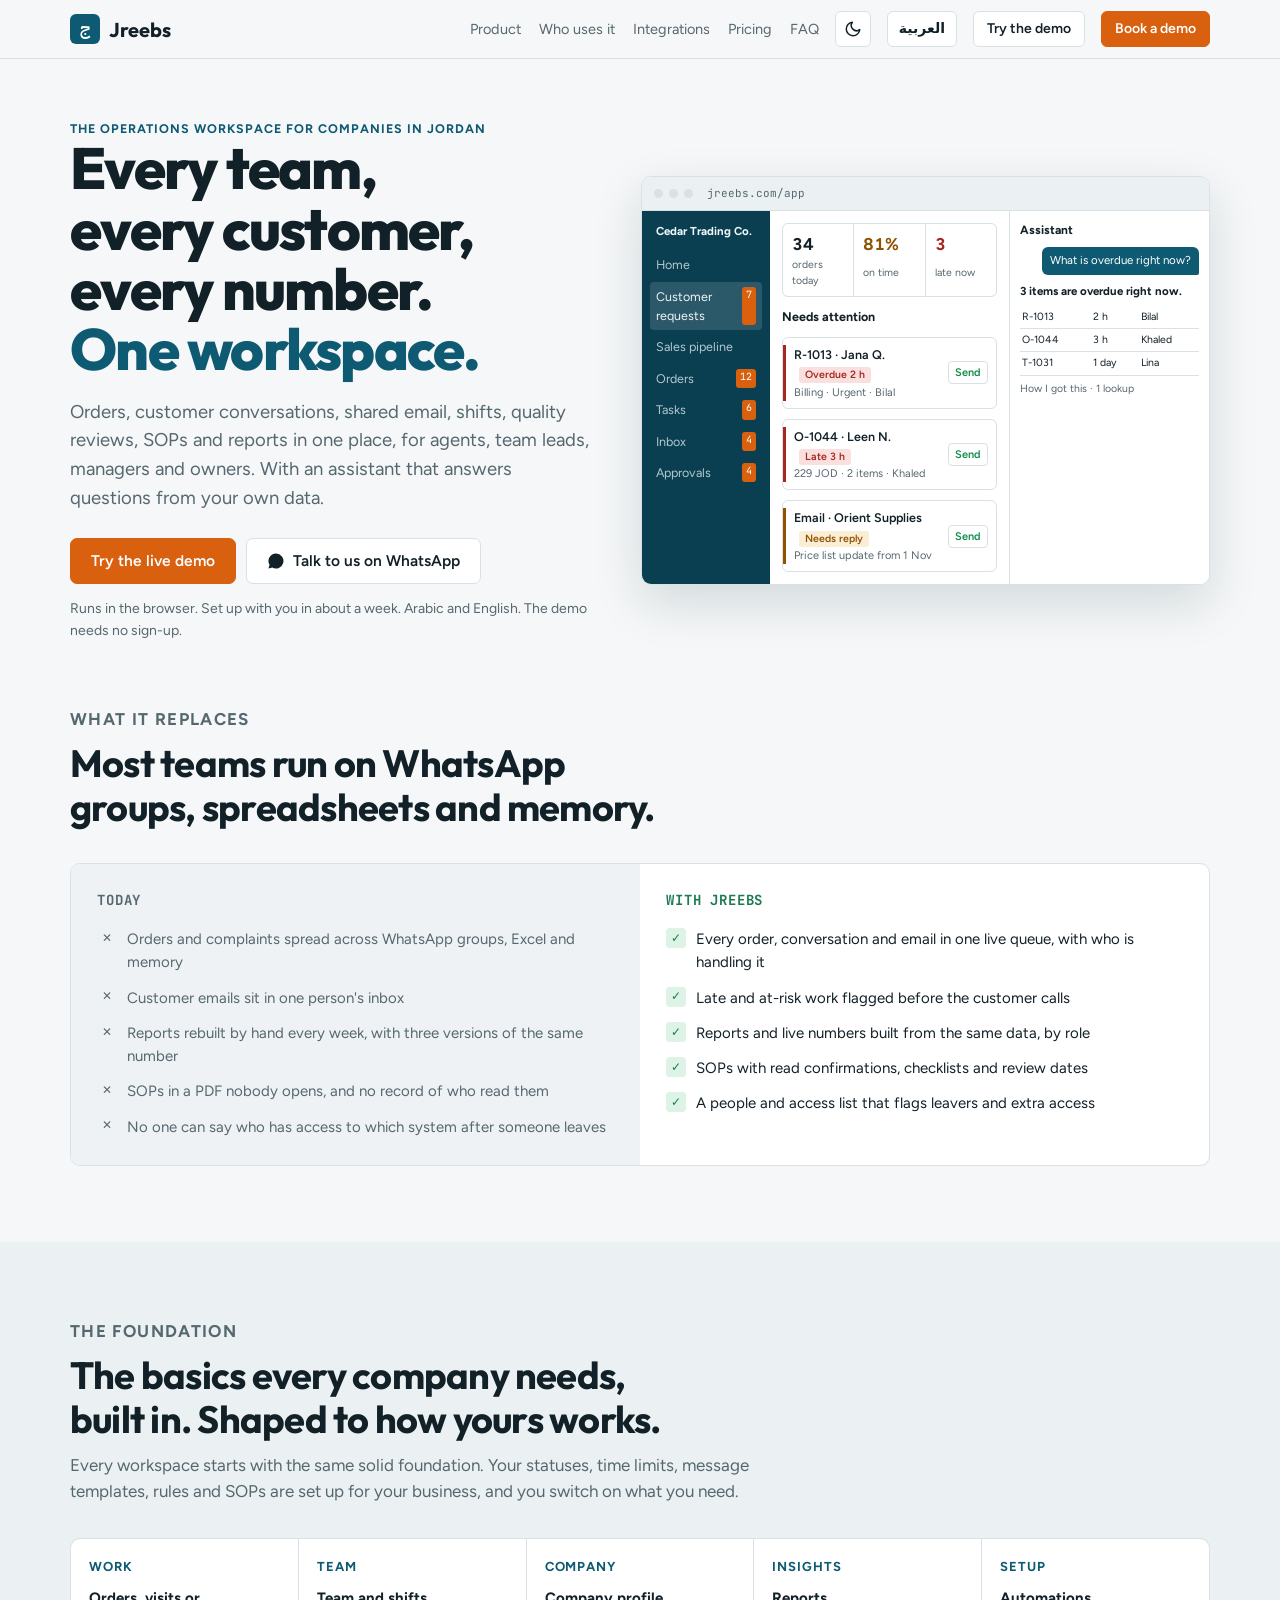
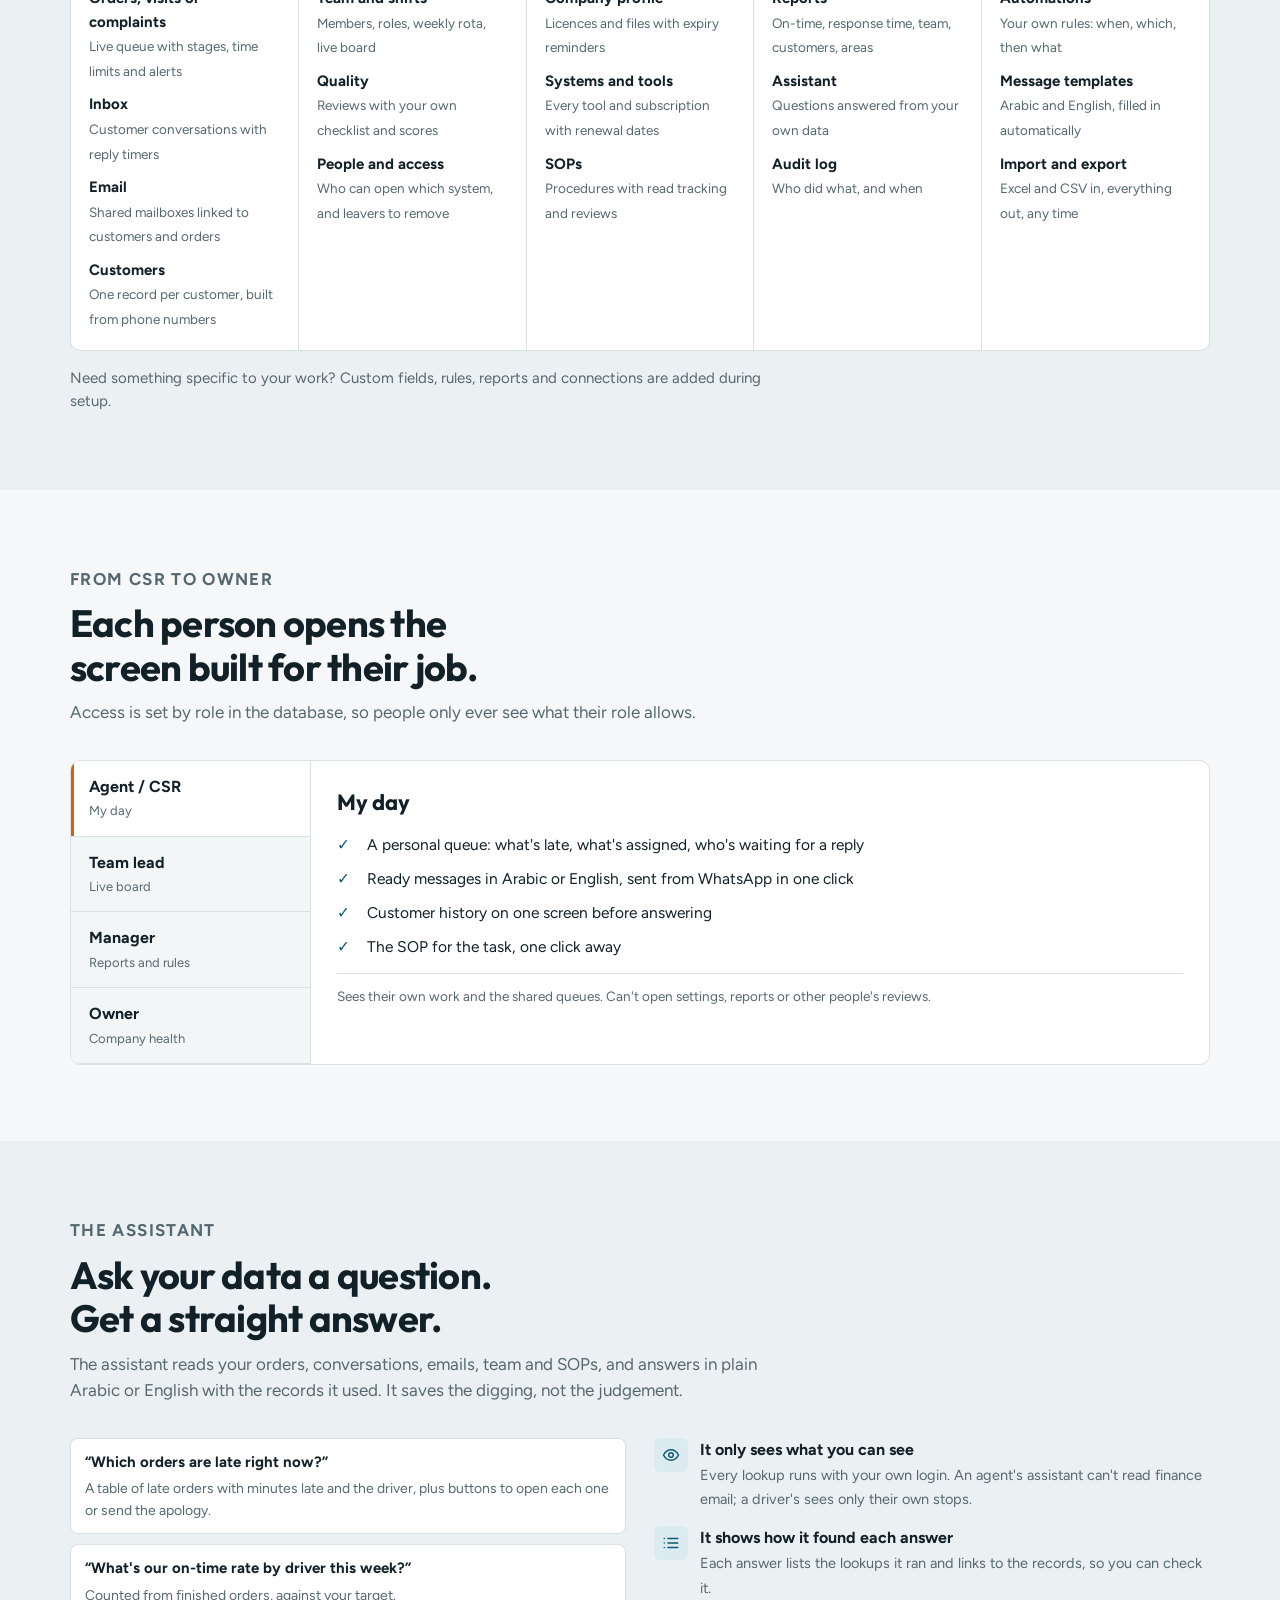
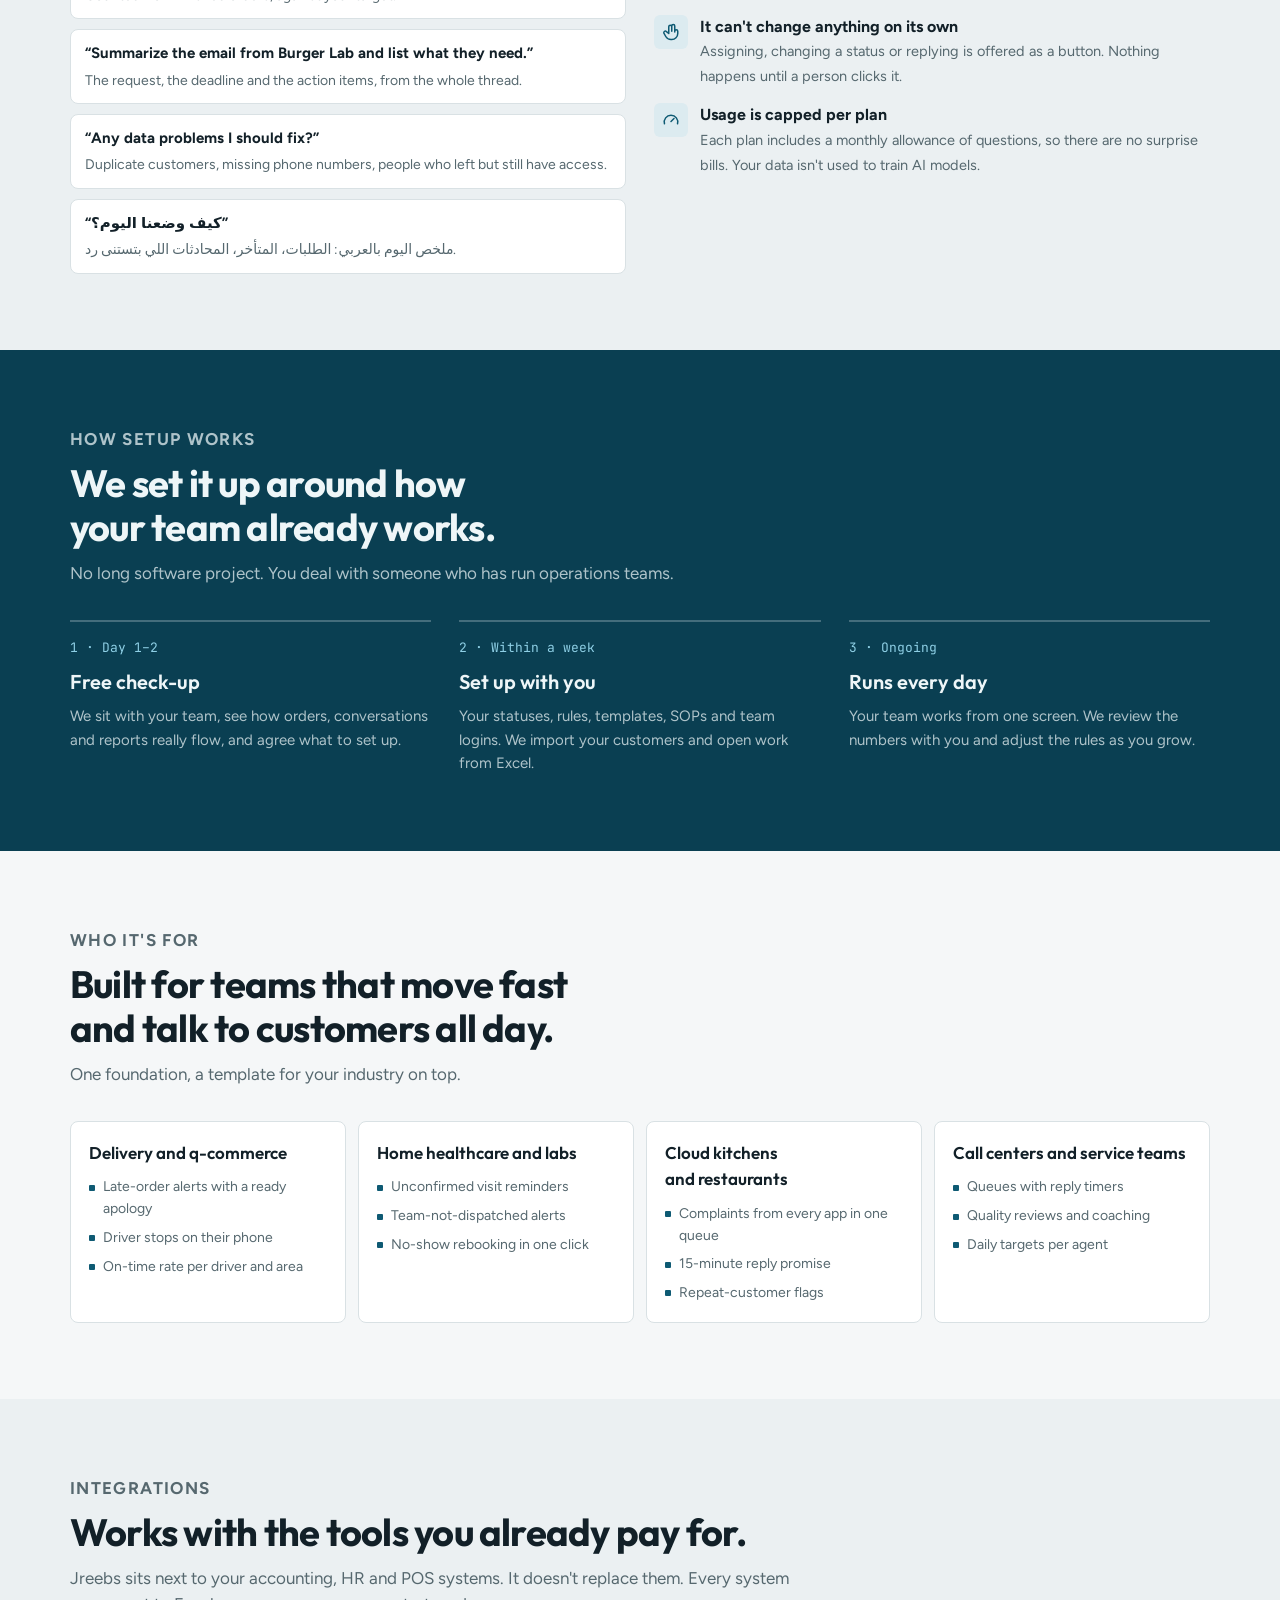
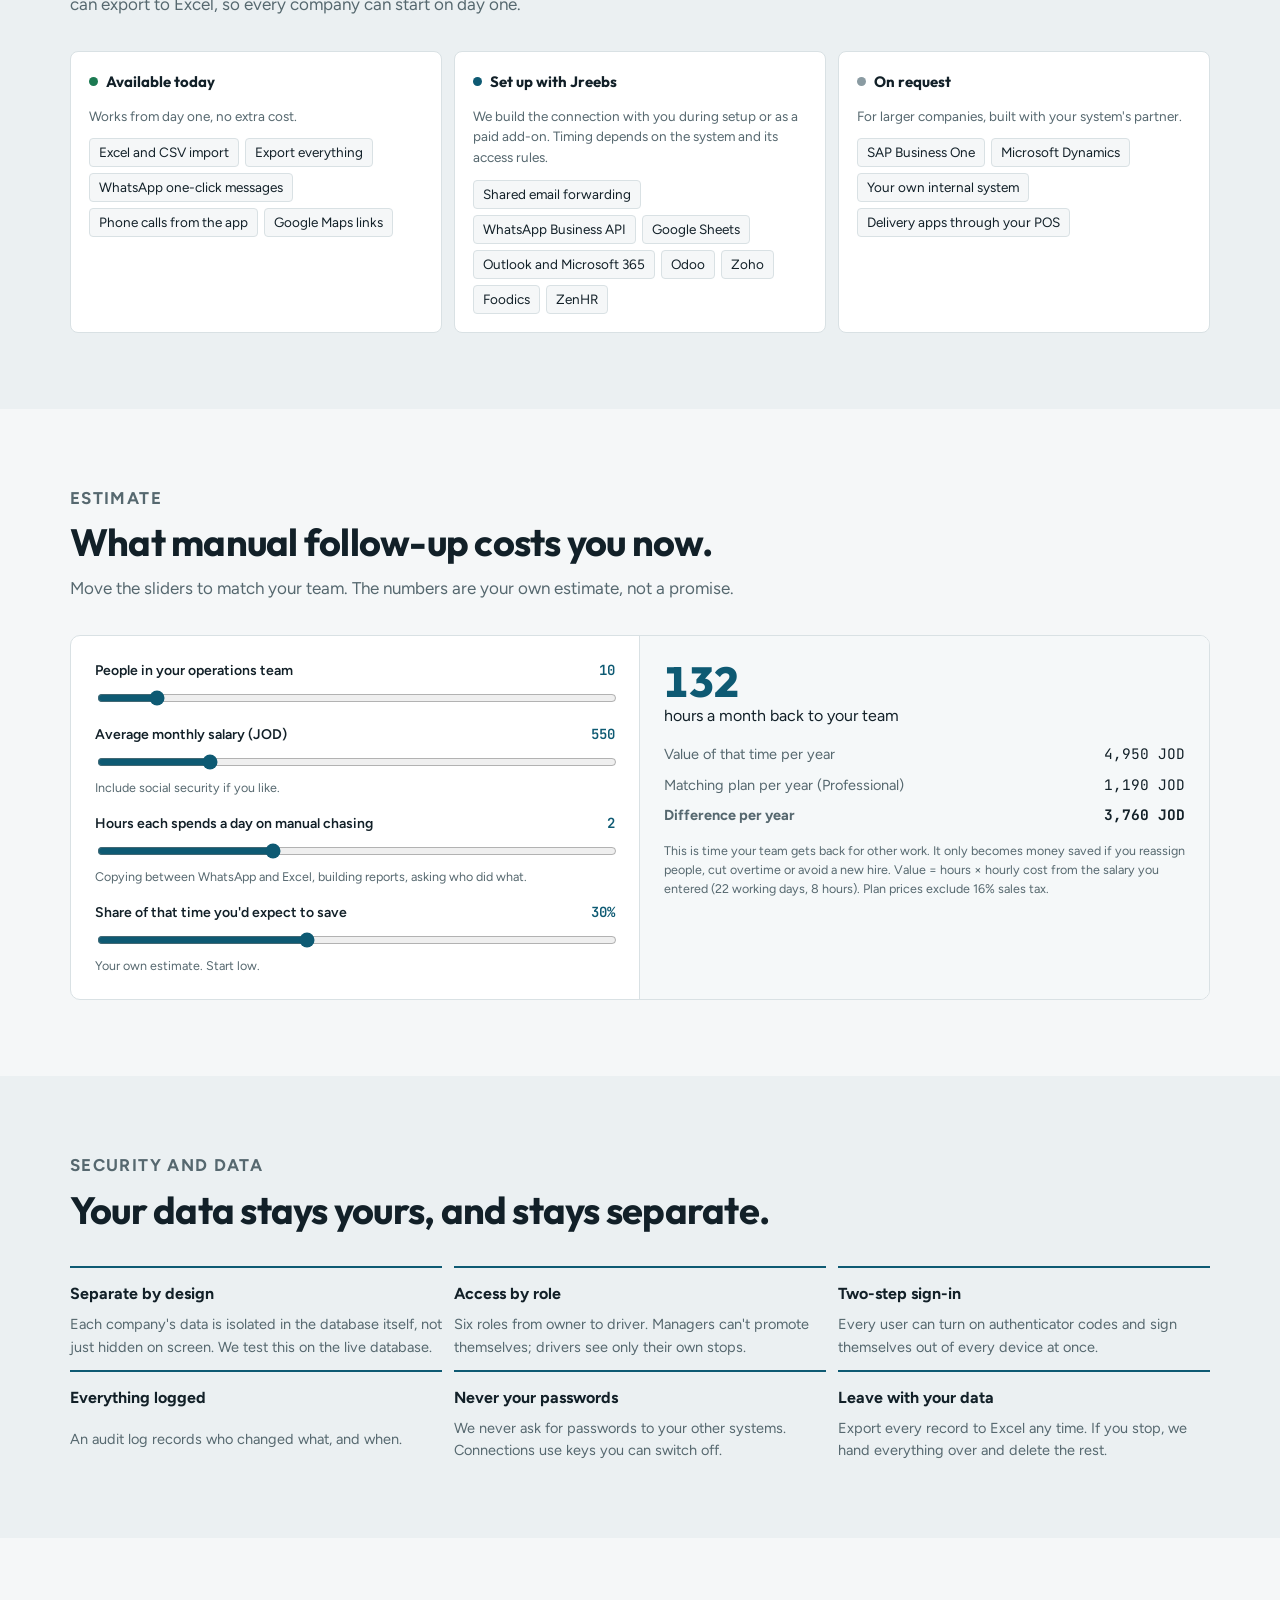
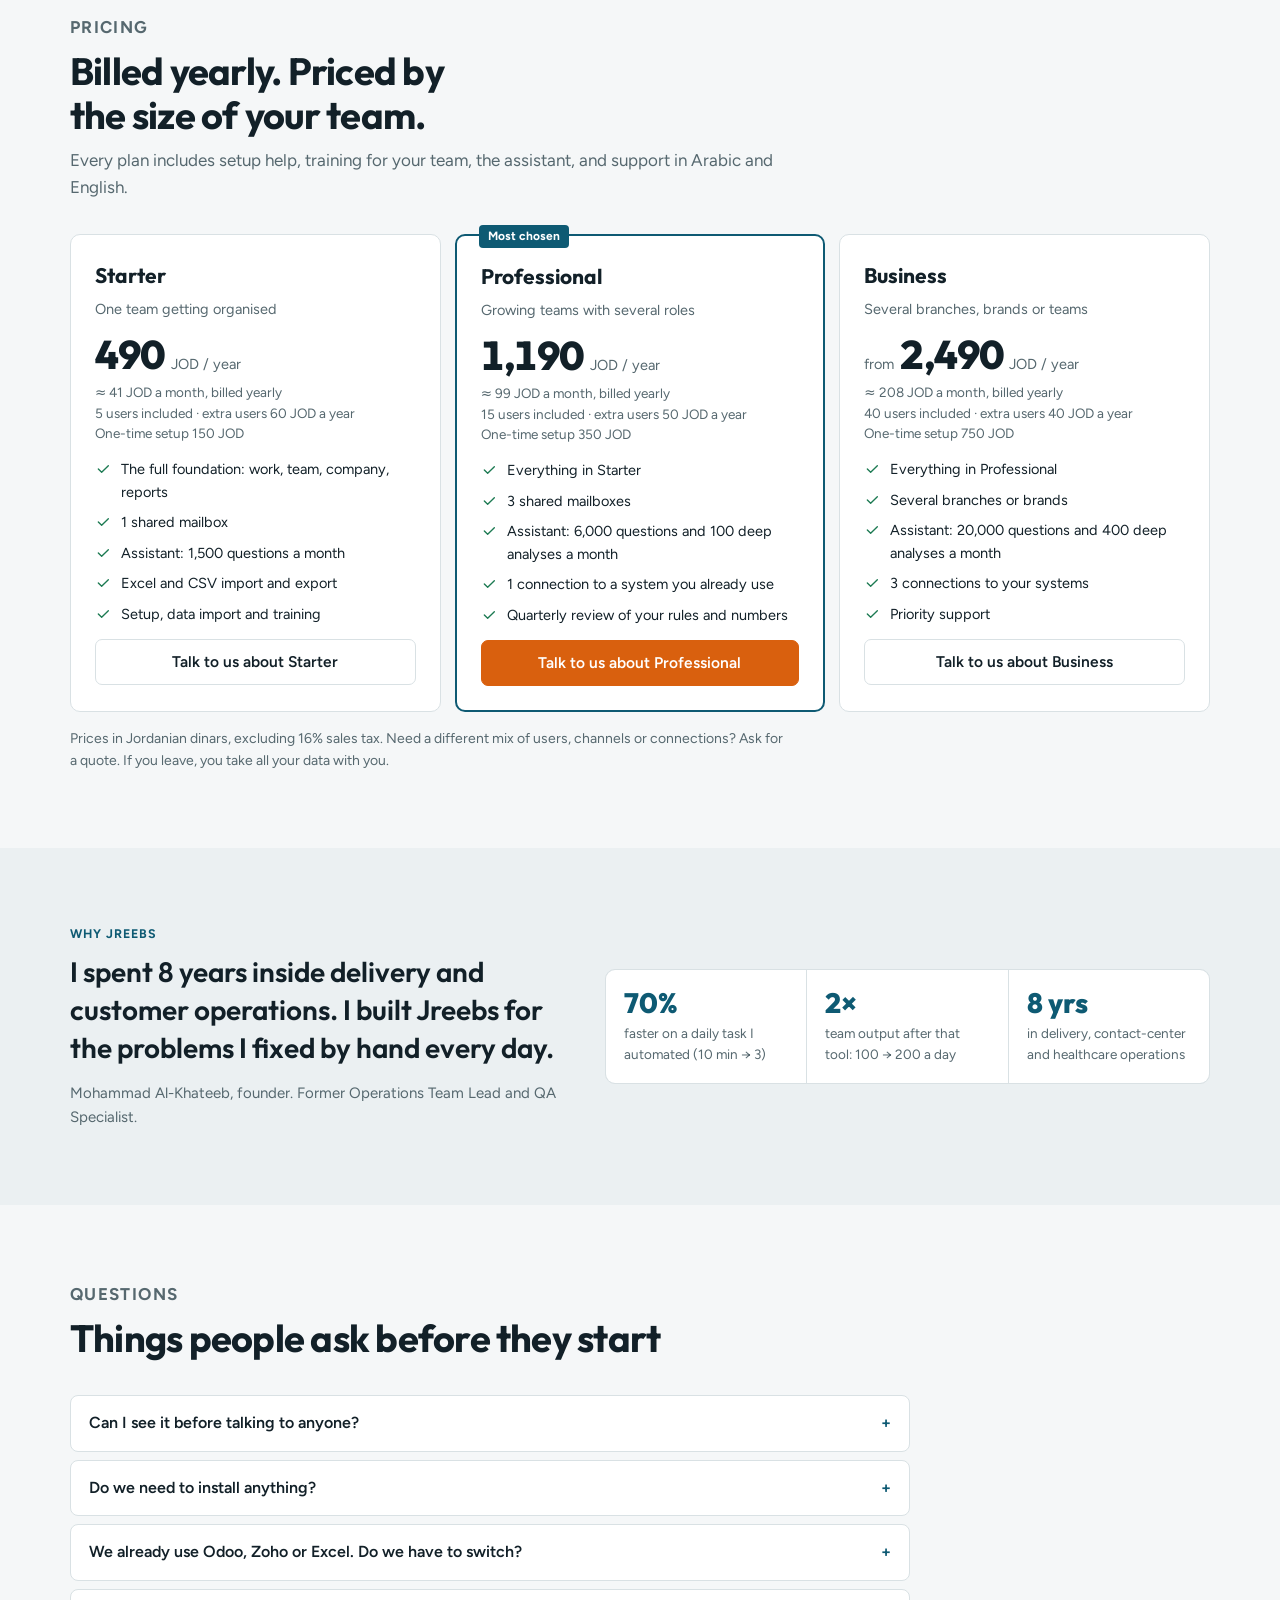
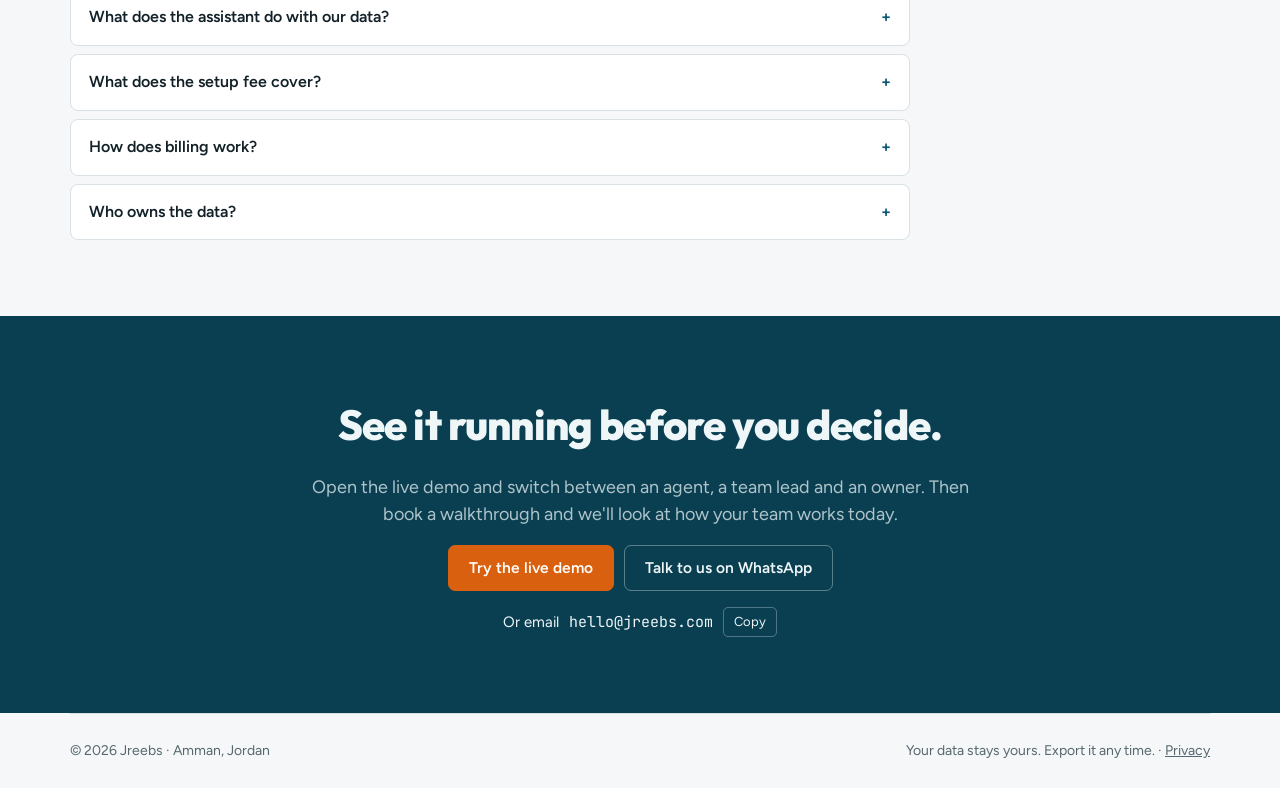
==== commit 49b45d04: "Ship app v5 and general-business site preview Co-Authored-By: Claude Opus 5.5 <noreply@anthropic.com" ====
--- a/index.html
+++ b/index.html
@@ -465,7 +465,7 @@
 const T = {
   en: {
     navProduct: "Product", navRoles: "Who uses it", navInt: "Integrations", navPlans: "Pricing", navFaq: "FAQ",
-    ctaTry: "Try the demo", ctaTryLong: "Try the live demo", ctaBook: "Book a demo", ctaBookLong: "Book a 20-minute walkthrough",
+    ctaTry: "Try the demo", ctaTryLong: "Try the live demo", ctaBook: "Book a demo", ctaBookLong: "Talk to us on WhatsApp",
     heroEyebrow: "The operations workspace for companies in Jordan",
     heroTitle: "Every team, every customer, every number. <em>One workspace.</em>",
     heroLead: "Orders, customer conversations, shared email, shifts, quality reviews, SOPs and reports in one place, for agents, team leads, managers and owners. With an assistant that answers questions from your own data.",
@@ -481,7 +481,7 @@
     intEyebrow: "Integrations", intTitle: "Works with the tools you already pay for.", intLead: "Jreebs sits next to your accounting, HR and POS systems. It doesn't replace them. Every system can export to Excel, so every company can start on day one.",
     calcEyebrow: "Estimate", calcTitle: "What manual follow-up costs you now.", calcLead: "Move the sliders to match your team. The numbers are your own estimate, not a promise.",
     cAgents: "People in your operations team", cSalary: "Average monthly salary (JOD)", cSalaryHint: "Include social security if you like.", cHours: "Hours each spends a day on manual chasing", cHoursHint: "Copying between WhatsApp and Excel, building reports, asking who did what.", cShare: "Share of that time you'd expect to save", cShareHint: "Your own estimate. Start low.",
-    outHours: "hours a month back to your team", outValue: "Value of that time per year", outPlan: "Matching plan per year", outNet: "Difference per year", outFine: "Value = hours saved × hourly cost from the salary you entered (22 working days, 8 hours). Plan prices exclude 16% sales tax.",
+    outHours: "hours a month back to your team", outValue: "Value of that time per year", outPlan: "Matching plan per year", outNet: "Difference per year", outFine: "This is time your team gets back for other work. It only becomes money saved if you reassign people, cut overtime or avoid a new hire. Value = hours × hourly cost from the salary you entered (22 working days, 8 hours). Plan prices exclude 16% sales tax.",
     secEyebrow: "Security and data", secTitle: "Your data stays yours, and stays separate.",
     planEyebrow: "Pricing", planTitle: "Billed yearly. Priced by the size of your team.", planLead: "Every plan includes setup help, training for your team, the assistant, and support in Arabic and English.",
     perYear: "JOD / year", perMonthEq: "≈ {m} JOD a month, billed yearly", usersInc: "{n} users included · extra users {x} JOD a year", setupFee: "One-time setup {s} JOD", from: "from",
@@ -497,7 +497,7 @@
   },
   ar: {
     navProduct: "المنتج", navRoles: "مين بيستخدمه", navInt: "الربط", navPlans: "الأسعار", navFaq: "أسئلة",
-    ctaTry: "جرّب العرض", ctaTryLong: "جرّب النسخة التجريبية", ctaBook: "احجز عرض", ctaBookLong: "احجز عرض ٢٠ دقيقة",
+    ctaTry: "جرّب العرض", ctaTryLong: "جرّب النسخة التجريبية", ctaBook: "احجز عرض", ctaBookLong: "كلّمنا على واتساب",
     heroEyebrow: "مساحة العمليات للشركات في الأردن",
     heroTitle: "كل فريق، كل عميل، كل رقم. <em>بمساحة وحدة.</em>",
     heroLead: "الطلبات، محادثات العملاء، الإيميل المشترك، الشفتات، تقييم الجودة، الإجراءات والتقارير بمكان واحد، للموظف وقائد الفريق والمدير وصاحب الشركة. ومعها مساعد بيجاوب على أسئلتك من بياناتك انت.",
@@ -601,8 +601,8 @@
   ar: [["بقدر أشوفه قبل ما أحكي مع حدا؟", "أكيد. النسخة التجريبية هي التطبيق الحقيقي على شركة توصيل تجريبية. استخدم «عرض كـ» لتبدّل بين صاحب الشركة والمدير وقائد الفريق والموظف والسائق."], ["لازم ننزّل إشي؟", "لا. مغطينك بيشتغل على المتصفح من أي كمبيوتر أو تابلت أو موبايل. فريقك بياخذ رابط وحساب."], ["إحنا شغالين على Odoo أو Zoho أو إكسل. لازم نغيّر؟", "لا. مغطينك بيشتغل جنبهم. أغلب الشركات بتبدأ باستيراد من إكسل، والربط المباشر بينضاف لما يستاهل."], ["شو بيعمل المساعد ببياناتنا؟", "بيقرأ بس اللي مسموح للشخص اللي بيسأل يشوفه، وبيجاوب جوّا مساحتك، وما بيغيّر أي سجل بدون كبسة. وبياناتك ما بتستخدم لتدريب نماذج الذكاء الاصطناعي."], ["شو بتغطي رسوم التجهيز؟", "الفحص، بناء مساحتك (الحالات والقواعد والرسائل والإجراءات)، استيراد بياناتك، إضافة فريقك وتدريبهم. أغلب التجهيزات بتاخذ أسبوع تقريباً."], ["كيف الدفع؟", "الباقات بدفع سنوي. السعر حسب عدد المستخدمين والقنوات والربط اللي بتحتاجه، وغير شامل ضريبة المبيعات ١٦٪."], ["لمين البيانات؟", "إلك. صدّر كل شي بأي وقت. وإذا وقفت، منسلّمك كل شي ومنحذفه من عنا."]]
 };
 const FRAME = {
-  en: { url: "jreebs.com/app", nav: [["Home", ""], ["Orders", "3"], ["Inbox", "4"], ["Email", "7"], ["Customers", ""], ["Team & shifts", ""], ["Reports", ""]], title: "Needs attention", k: [["34", "orders today"], ["81%", "on time"], ["3", "late now"]], rows: [["c", "D-1523 · Nadia H.", "Late 46 min", "Green Basket · Jabal Amman · Fadi"], ["c", "D-1525 · Maya R.", "VIP waiting", "Daily Bakery · Jubaiha · Khaled"], ["w", "Email · Burger Lab", "Needs reply", "Cold food complaints this week"]], send: "Send", ai: "Assistant", q: "Which orders are late right now?", a: "3 orders are late right now.", how: "How I got this · 1 lookup", tbl: [["D-1523", "46 min", "Fadi"], ["D-1525", "17 min", "Khaled"], ["D-1526", "3 min", "Rami"]] },
-  ar: { url: "jreebs.com/app", nav: [["الرئيسية", ""], ["الطلبات", "٣"], ["المحادثات", "٤"], ["الإيميل", "٧"], ["العملاء", ""], ["الفريق", ""], ["التقارير", ""]], title: "بحاجة لانتباه", k: [["٣٤", "طلب اليوم"], ["٨١٪", "بالوقت"], ["٣", "متأخر الآن"]], rows: [["c", "D-1523 · نادية ح.", "متأخر ٤٦ د", "جرين باسكت · جبل عمان · فادي"], ["c", "D-1525 · مايا ر.", "VIP بيستنى", "ديلي بيكري · الجبيهة · خالد"], ["w", "إيميل · Burger Lab", "بحاجة رد", "شكاوى أكل بارد هالأسبوع"]], send: "إرسال", ai: "المساعد", q: "شو الطلبات المتأخرة هلأ؟", a: "في ٣ طلبات متأخرة هلأ.", how: "كيف وصلت للجواب · بحث واحد", tbl: [["D-1523", "٤٦ د", "فادي"], ["D-1525", "١٧ د", "خالد"], ["D-1526", "٣ د", "رامي"]] }
+  en: { url: "jreebs.com/app", nav: [["Home", ""], ["Customer requests", "7"], ["Sales pipeline", ""], ["Orders", "12"], ["Tasks", "6"], ["Inbox", "4"], ["Approvals", "4"]], title: "Needs attention", k: [["34", "orders today"], ["81%", "on time"], ["3", "late now"]], rows: [["c", "R-1013 · Jana Q.", "Overdue 2 h", "Billing · Urgent · Bilal"], ["c", "O-1044 · Leen N.", "Late 3 h", "229 JOD · 2 items · Khaled"], ["w", "Email · Orient Supplies", "Needs reply", "Price list update from 1 Nov"]], send: "Send", ai: "Assistant", q: "What is overdue right now?", a: "3 items are overdue right now.", how: "How I got this · 1 lookup", tbl: [["R-1013", "2 h", "Bilal"], ["O-1044", "3 h", "Khaled"], ["T-1031", "1 day", "Lina"]] },
+  ar: { url: "jreebs.com/app", nav: [["الرئيسية", ""], ["طلبات العملاء", "٧"], ["المبيعات", ""], ["الطلبات", "١٢"], ["المهام", "٦"], ["المحادثات", "٤"], ["الموافقات", "٤"]], title: "بحاجة لانتباه", k: [["٣٤", "طلب اليوم"], ["٨١٪", "بالوقت"], ["٣", "متأخر الآن"]], rows: [["c", "D-1523 · نادية ح.", "متأخر ٤٦ د", "جرين باسكت · جبل عمان · فادي"], ["c", "D-1525 · مايا ر.", "VIP بيستنى", "ديلي بيكري · الجبيهة · خالد"], ["w", "إيميل · Burger Lab", "بحاجة رد", "شكاوى أكل بارد هالأسبوع"]], send: "إرسال", ai: "المساعد", q: "شو الطلبات المتأخرة هلأ؟", a: "في ٣ طلبات متأخرة هلأ.", how: "كيف وصلت للجواب · بحث واحد", tbl: [["D-1523", "٤٦ د", "فادي"], ["D-1525", "١٧ د", "خالد"], ["D-1526", "٣ د", "رامي"]] }
 };
 
 let lang = "en", role = 0;
@@ -641,7 +641,7 @@
   $("#email").textContent = EMAIL;
   const F = FRAME[lang];
   $("#frame").innerHTML = `<div class="fbar"><i></i><i></i><i></i><span>${F.url}</span></div><div class="fbody">
-    <div class="fside"><b>Swift Delivery</b>${F.nav.map(([n, c], i) => `<span class="${i === 1 ? "on" : ""}">${esc(n)}${c ? `<em>${c}</em>` : ""}</span>`).join("")}</div>
+    <div class="fside"><b>Cedar Trading Co.</b>${F.nav.map(([n, c], i) => `<span class="${i === 1 ? "on" : ""}">${esc(n)}${c ? `<em>${c}</em>` : ""}</span>`).join("")}</div>
     <div class="fmain"><div class="fk">${F.k.map(([v, l], i) => `<div><b style="${i === 2 ? "color:var(--crit)" : i === 1 ? "color:var(--warn)" : ""}">${v}</b><small>${esc(l)}</small></div>`).join("")}</div>
       <b>${esc(F.title)}</b>${F.rows.map(([s, a, p, d]) => `<div class="frow"><i class="${s}"></i><div style="min-width:0"><div class="t">${esc(a)}<span class="tagp ${s}">${esc(p)}</span></div><div class="d">${esc(d)}</div></div><span class="wa">${esc(F.send)}</span></div>`).join("")}</div>
     <div class="fai"><b>${esc(F.ai)}</b><div class="fq">${esc(F.q)}</div><div class="fa"><b>${esc(F.a)}</b><table>${F.tbl.map(r => `<tr>${r.map(c => `<td>${esc(c)}</td>`).join("")}</tr>`).join("")}</table><span class="how">${esc(F.how)}</span></div></div></div>`;
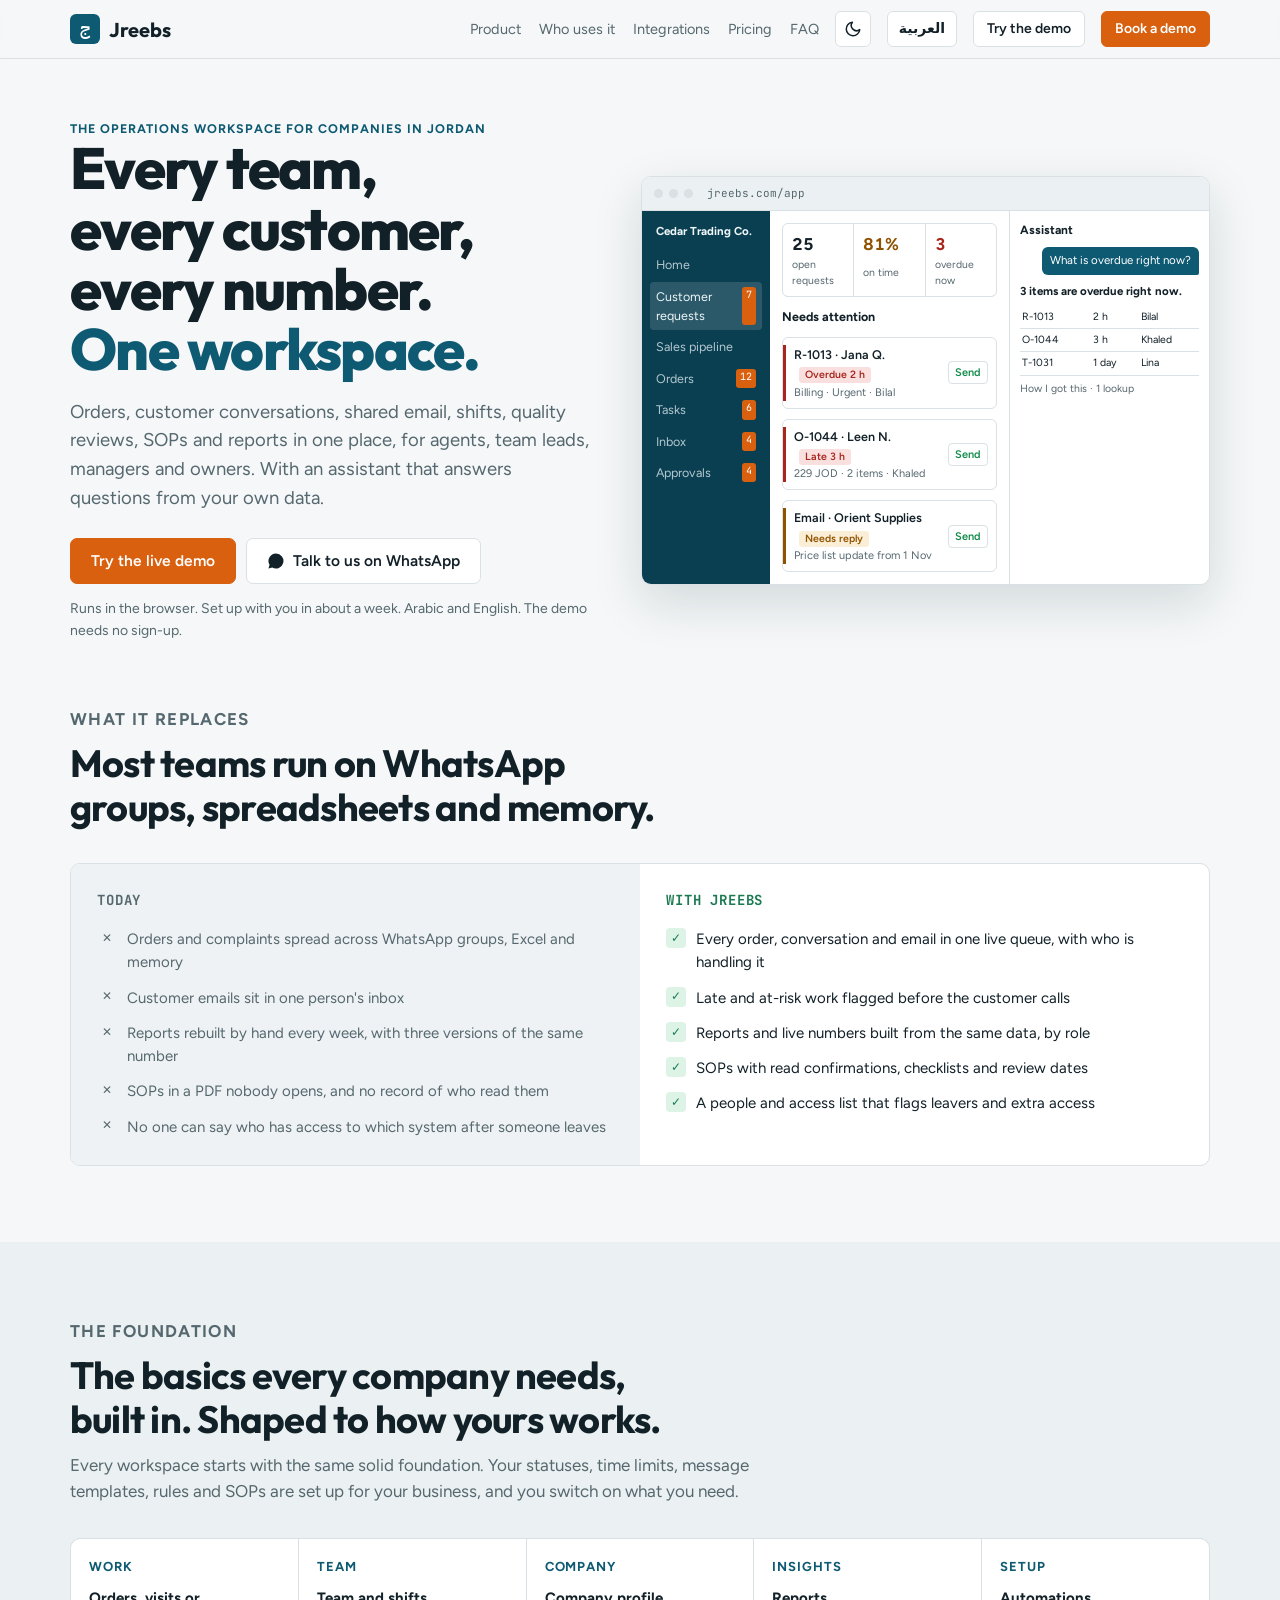
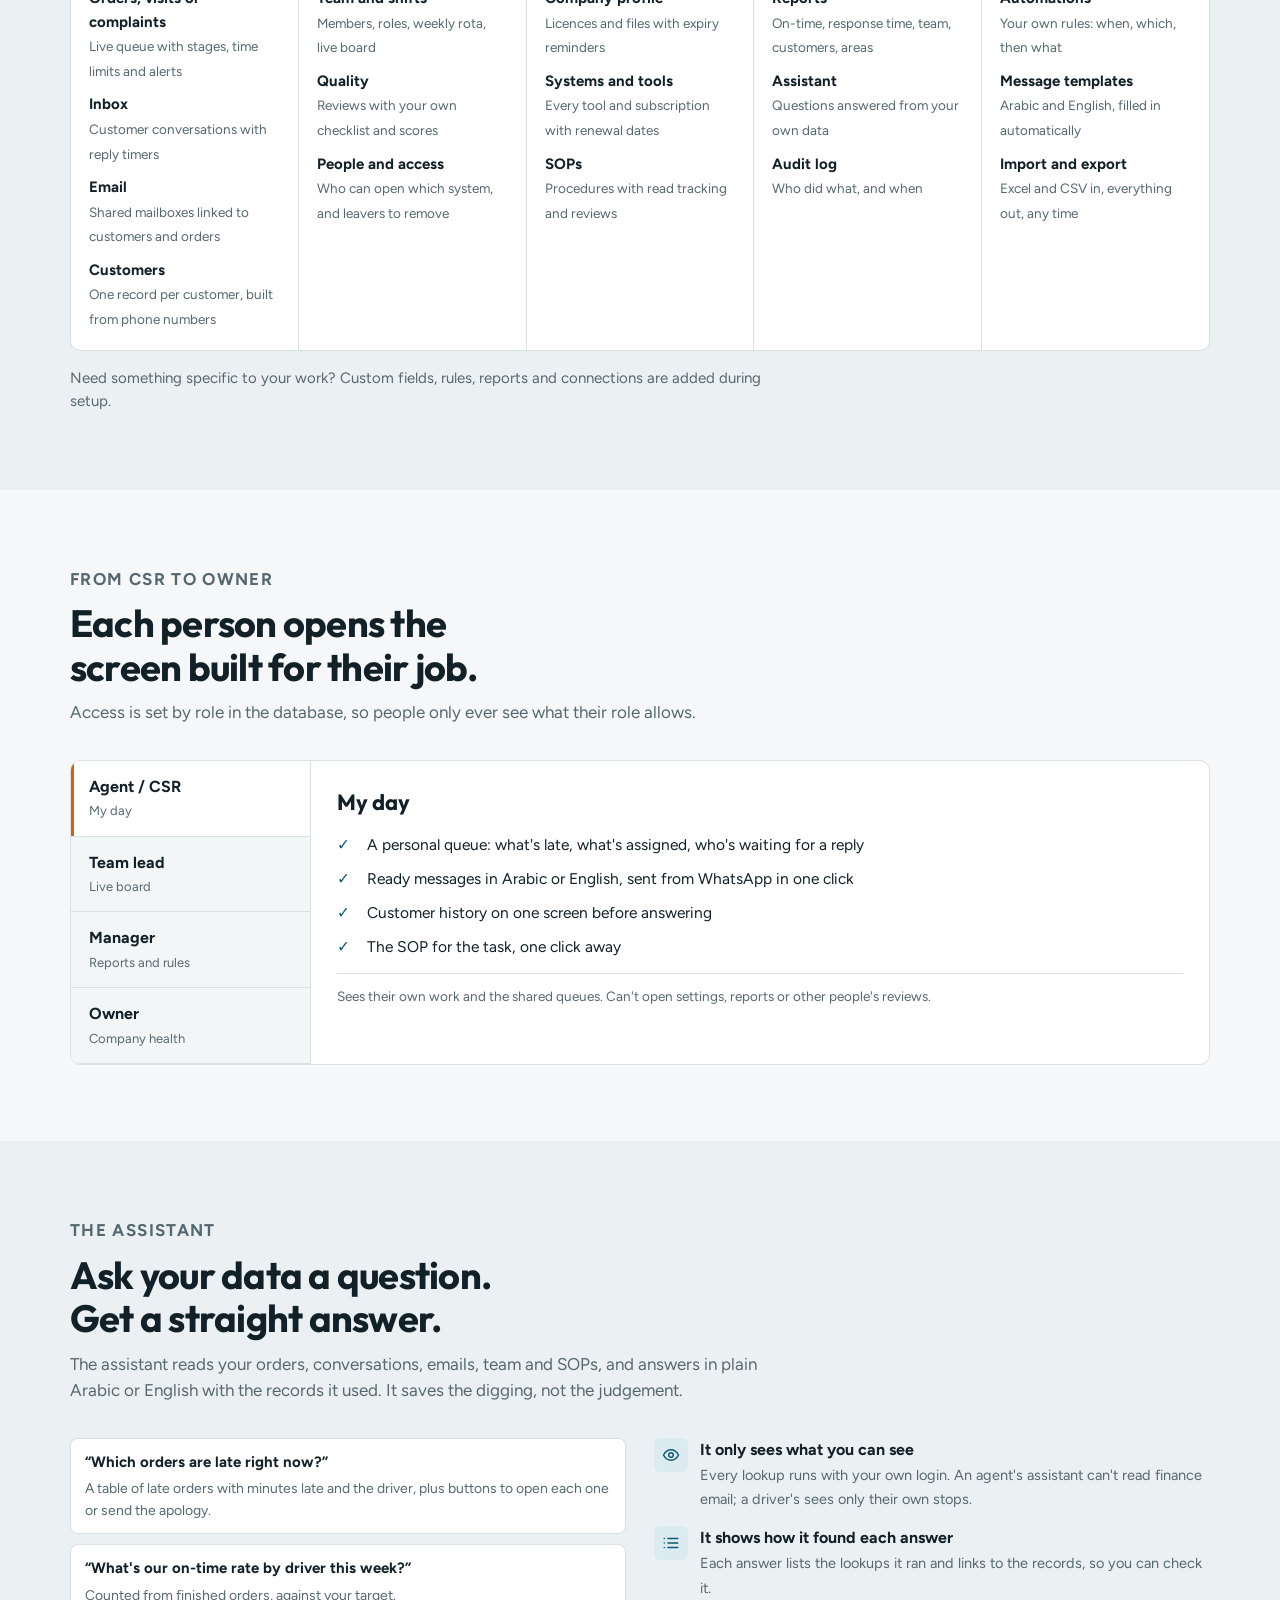
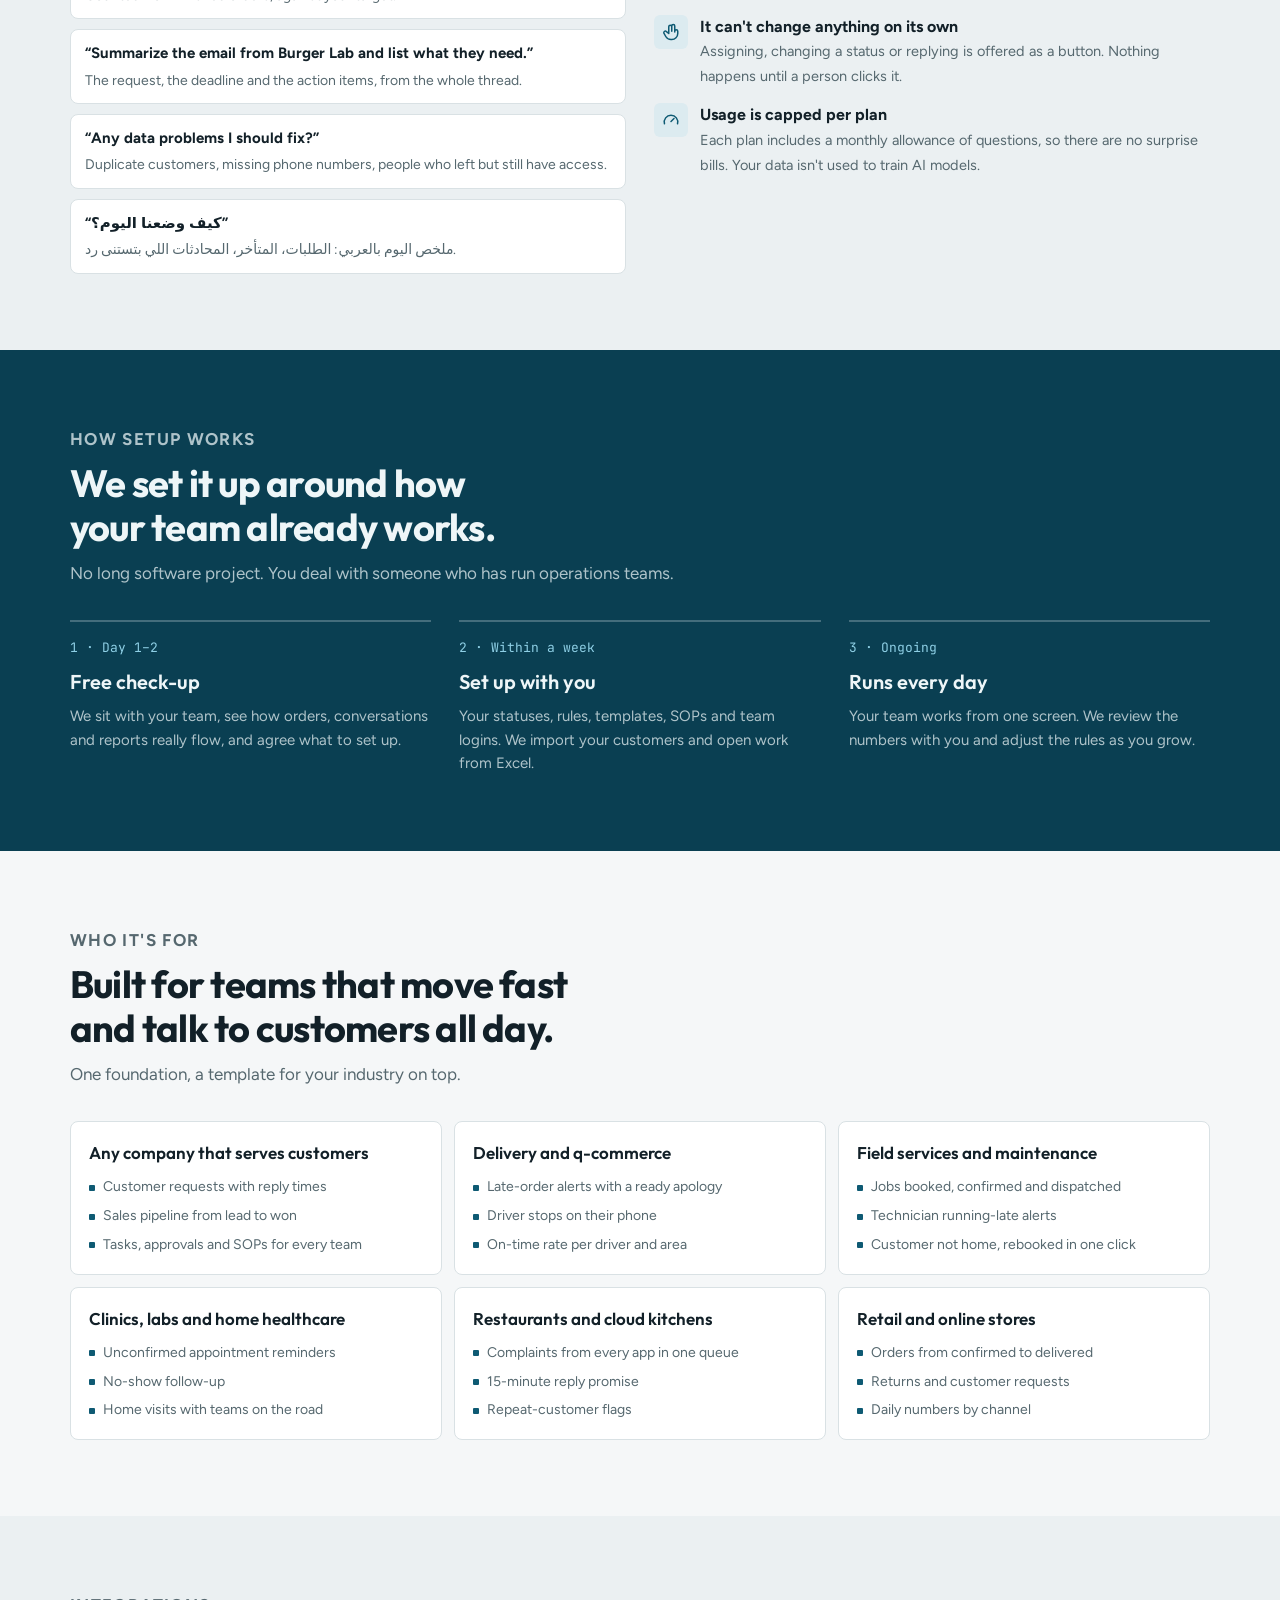
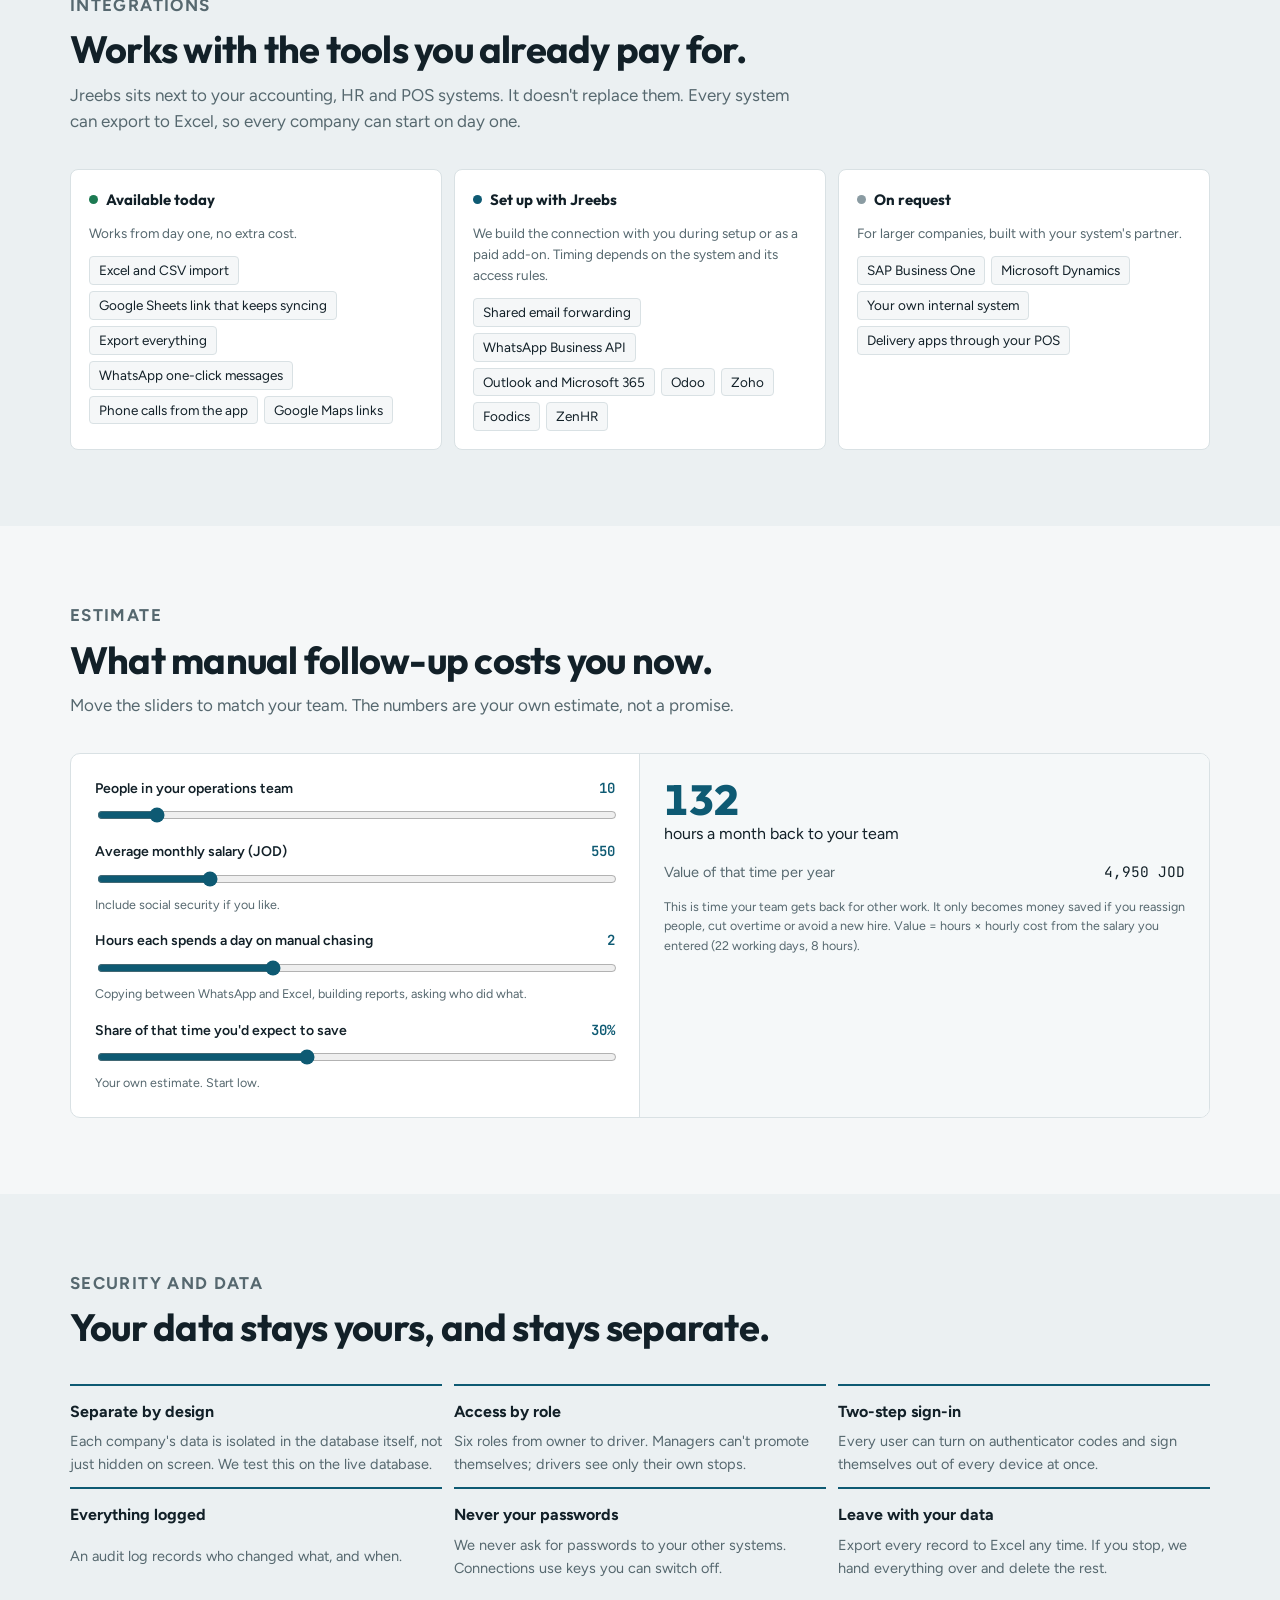
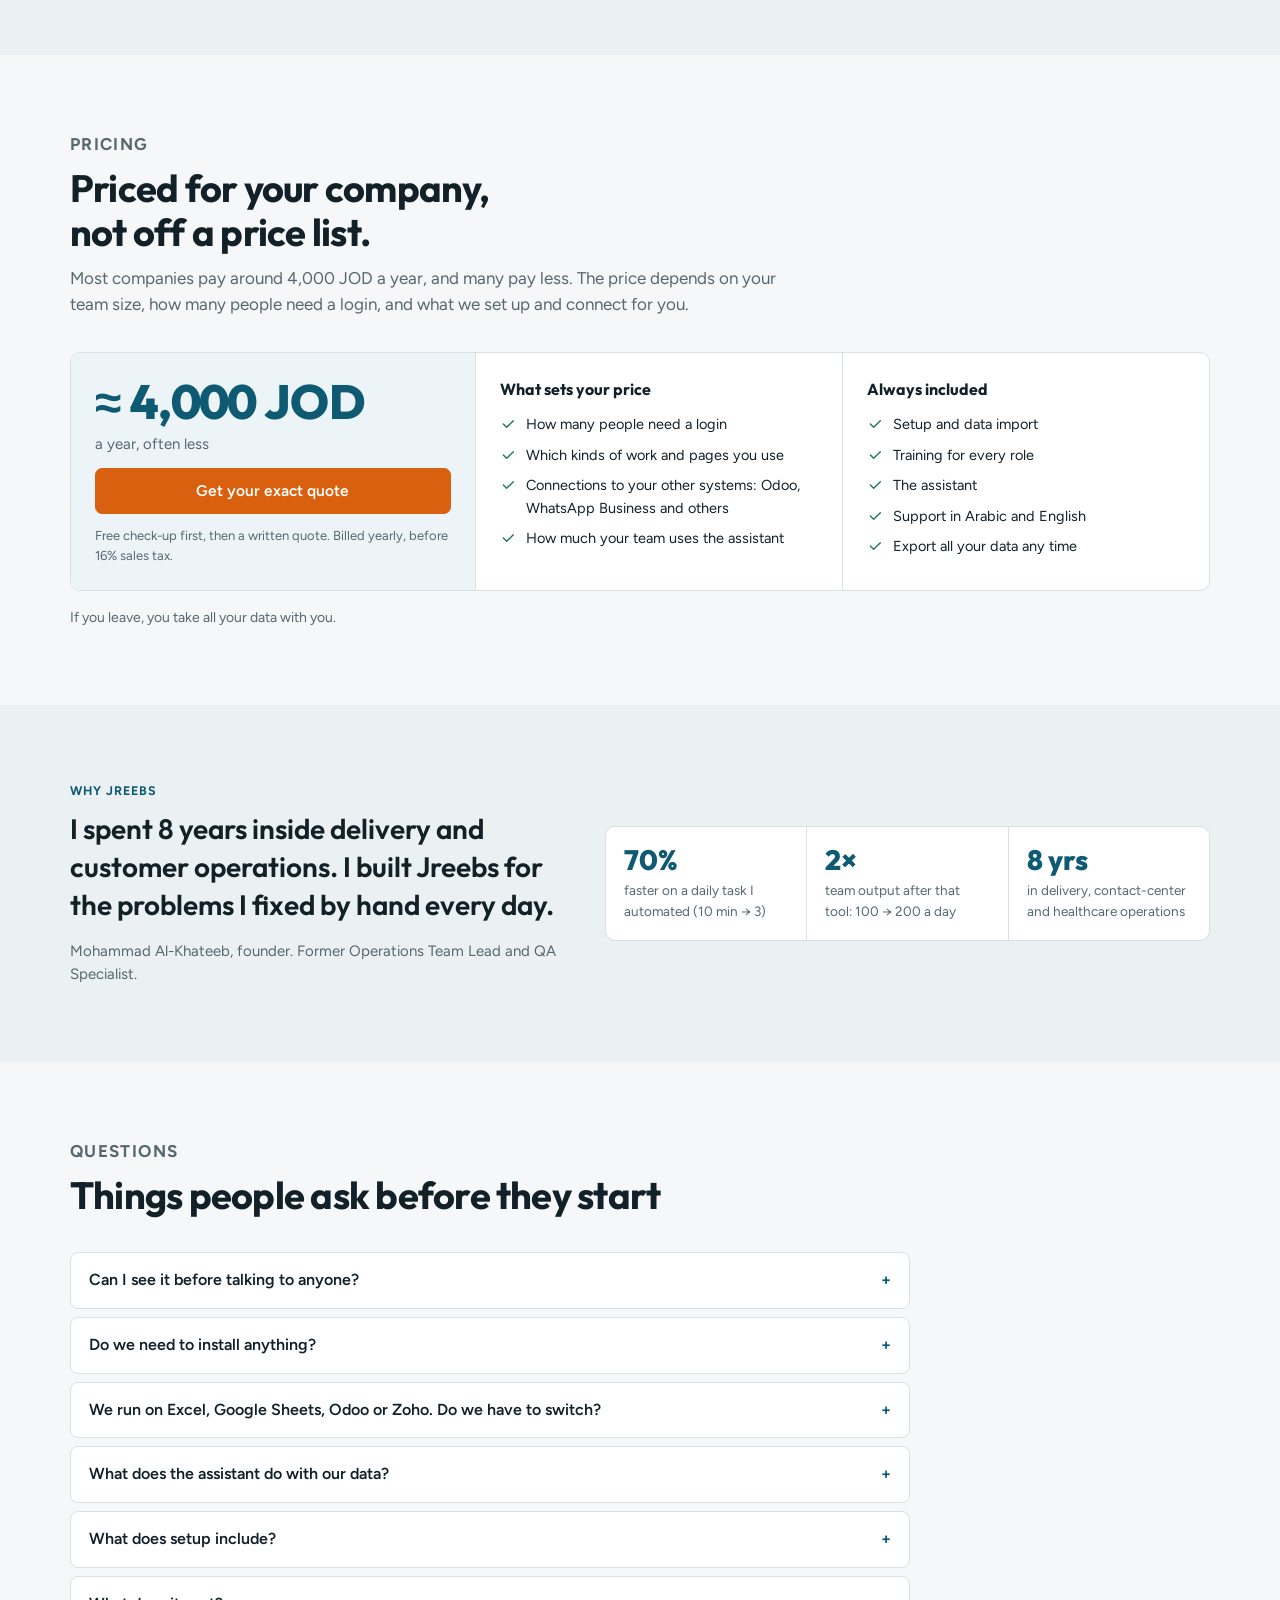
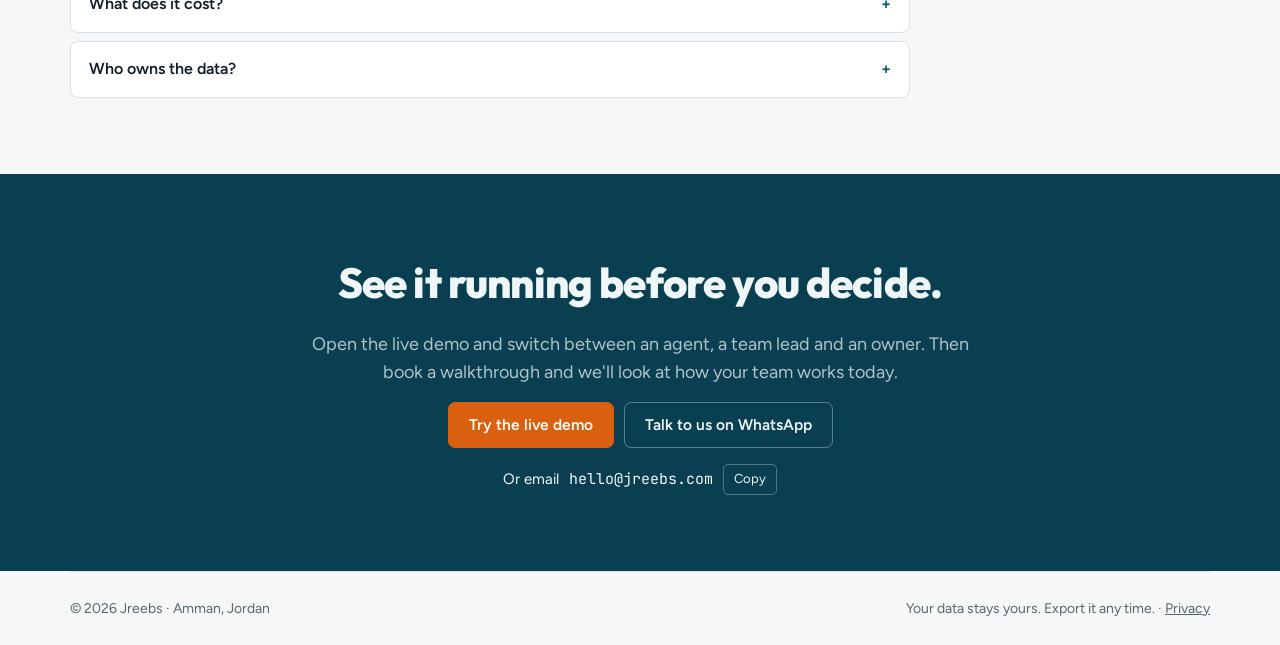
==== commit 5682aea7: "Ship app v6 (Google Sheet link, quality import), price estimate instead of plans, Sheets FAQ Co-Auth" ====
--- a/index.html
+++ b/index.html
@@ -198,7 +198,7 @@
 .step p { font-size: 15px; }
 
 /* industries */
-.inds { display: grid; grid-template-columns: repeat(4, minmax(0, 1fr)); gap: 12px; }
+.inds { display: grid; grid-template-columns: repeat(3, minmax(0, 1fr)); gap: 12px; }
 .ind { background: var(--surface); border: 1px solid var(--line); border-radius: 8px; padding: 18px; display: grid; gap: 10px; align-content: start; }
 .ind h3 { font-size: 17px; font-weight: 600; }
 .ind ul { margin: 0; padding: 0; list-style: none; display: grid; gap: 7px; }
@@ -237,6 +237,18 @@
 
 /* plans */
 .plans { display: grid; grid-template-columns: repeat(3, minmax(0, 1fr)); gap: 14px; align-items: stretch; }
+.est { display: grid; grid-template-columns: minmax(0, 1.1fr) minmax(0, 1fr) minmax(0, 1fr); gap: 0; background: var(--surface); border: 1px solid var(--line); border-radius: 10px; overflow: hidden; }
+.est > div { padding: 24px; display: grid; gap: 12px; align-content: start; }
+.est > div + div { border-inline-start: 1px solid var(--line); }
+.est-main { background: color-mix(in srgb, var(--accent-soft) 55%, var(--surface)); }
+.est-big { font-family: "Outfit", sans-serif; font-size: clamp(36px, 5vw, 48px); font-weight: 800; color: var(--accent); line-height: 1; font-variant-numeric: tabular-nums; }
+.est-unit { color: var(--muted); font-size: 15px; margin-top: -4px; }
+.est-fine { font-size: 13px; color: var(--muted); }
+.est h3 { font-size: 16px; }
+.est ul { list-style: none; margin: 0; padding: 0; display: grid; gap: 8px; font-size: 14.5px; }
+.est li { display: grid; grid-template-columns: 18px minmax(0, 1fr); gap: 8px; }
+.est li svg { width: 16px; height: 16px; margin-top: 3px; color: var(--good); }
+@media (max-width: 960px) { .est { grid-template-columns: minmax(0, 1fr); } .est > div + div { border-inline-start: 0; border-top: 1px solid var(--line); } }
 .plan { background: var(--surface); border: 1px solid var(--line); border-radius: 10px; padding: 24px; display: grid; gap: 14px; align-content: start; position: relative; }
 .plan.hot { border: 2px solid var(--accent); }
 .plan .tag { position: absolute; top: -11px; inset-inline-start: 22px; background: var(--accent); color: var(--accent-ink); font-size: 12px; font-weight: 700; padding: 2px 9px; border-radius: 4px; }
@@ -412,7 +424,7 @@
   <section id="plans">
     <div class="wrap">
       <div class="sec-head"><p class="eyebrow" data-t="planEyebrow"></p><h2 data-t="planTitle"></h2><p data-t="planLead"></p></div>
-      <div class="plans" id="plans-grid"></div>
+      <div id="plans-grid"></div>
       <p class="plans-note" data-t="planNote"></p>
     </div>
   </section>
@@ -449,7 +461,6 @@
 const BRAND = { en: "Jreebs", ar: "مغطينك" };
 const PHONE = "962795384541";
 const EMAIL = "hello@jreebs.com";
-const PLAN_PRICES = { starter: [490, 5, 60, 150], professional: [1190, 15, 50, 350], business: [2490, 40, 40, 750] }; // per year, users included, extra user, setup
 
 const svg = d => `<svg viewBox="0 0 24 24" fill="none" stroke="currentColor" stroke-width="2" stroke-linecap="round" stroke-linejoin="round" aria-hidden="true">${d}</svg>`;
 const IC = {
@@ -481,12 +492,12 @@
     intEyebrow: "Integrations", intTitle: "Works with the tools you already pay for.", intLead: "Jreebs sits next to your accounting, HR and POS systems. It doesn't replace them. Every system can export to Excel, so every company can start on day one.",
     calcEyebrow: "Estimate", calcTitle: "What manual follow-up costs you now.", calcLead: "Move the sliders to match your team. The numbers are your own estimate, not a promise.",
     cAgents: "People in your operations team", cSalary: "Average monthly salary (JOD)", cSalaryHint: "Include social security if you like.", cHours: "Hours each spends a day on manual chasing", cHoursHint: "Copying between WhatsApp and Excel, building reports, asking who did what.", cShare: "Share of that time you'd expect to save", cShareHint: "Your own estimate. Start low.",
-    outHours: "hours a month back to your team", outValue: "Value of that time per year", outPlan: "Matching plan per year", outNet: "Difference per year", outFine: "This is time your team gets back for other work. It only becomes money saved if you reassign people, cut overtime or avoid a new hire. Value = hours × hourly cost from the salary you entered (22 working days, 8 hours). Plan prices exclude 16% sales tax.",
+    outHours: "hours a month back to your team", outValue: "Value of that time per year", outFine: "This is time your team gets back for other work. It only becomes money saved if you reassign people, cut overtime or avoid a new hire. Value = hours × hourly cost from the salary you entered (22 working days, 8 hours).",
     secEyebrow: "Security and data", secTitle: "Your data stays yours, and stays separate.",
-    planEyebrow: "Pricing", planTitle: "Billed yearly. Priced by the size of your team.", planLead: "Every plan includes setup help, training for your team, the assistant, and support in Arabic and English.",
-    perYear: "JOD / year", perMonthEq: "≈ {m} JOD a month, billed yearly", usersInc: "{n} users included · extra users {x} JOD a year", setupFee: "One-time setup {s} JOD", from: "from",
-    choose: "Talk to us about {p}", popular: "Most chosen",
-    planNote: "Prices in Jordanian dinars, excluding 16% sales tax. Need a different mix of users, channels or connections? Ask for a quote. If you leave, you take all your data with you.",
+    planEyebrow: "Pricing", planTitle: "Priced for your company, not off a price list.", planLead: "Most companies pay around 4,000 JOD a year, and many pay less. The price depends on your team size, how many people need a login, and what we set up and connect for you.",
+    estBig: "≈ 4,000 JOD", estUnit: "a year, often less", estDepends: "What sets your price", estIncluded: "Always included", estCta: "Get your exact quote", estFine: "Free check-up first, then a written quote. Billed yearly, before 16% sales tax.",
+    estD: ["How many people need a login", "Which kinds of work and pages you use", "Connections to your other systems: Odoo, WhatsApp Business and others", "How much your team uses the assistant"], estI: ["Setup and data import", "Training for every role", "The assistant", "Support in Arabic and English", "Export all your data any time"],
+    planNote: "If you leave, you take all your data with you.",
     founderEyebrow: "Why Jreebs", founderQuote: "I spent 8 years inside delivery and customer operations. I built Jreebs for the problems I fixed by hand every day.",
     founderWho: "Mohammad Al-Khateeb, founder. Former Operations Team Lead and QA Specialist.",
     faqEyebrow: "Questions", faqTitle: "Things people ask before they start",
@@ -513,12 +524,12 @@
     intEyebrow: "الربط", intTitle: "بيشتغل مع الأنظمة اللي بتدفع عليها أصلاً.", intLead: "مغطينك بيشتغل جنب أنظمة المحاسبة والموارد البشرية ونقاط البيع، مش بدالها. وكل نظام بيصدّر لإكسل، فأي شركة بتقدر تبدأ من أول يوم.",
     calcEyebrow: "تقدير", calcTitle: "قديش بتكلفك المتابعة اليدوية هلأ.", calcLead: "حرّك الأشرطة لتناسب فريقك. الأرقام تقديرك انت، مش وعد منا.",
     cAgents: "عدد فريق العمليات", cSalary: "متوسط الراتب الشهري (دينار)", cSalaryHint: "ممكن تضيف الضمان الاجتماعي.", cHours: "ساعات المتابعة اليدوية لكل شخص باليوم", cHoursHint: "نسخ بين واتساب وإكسل، تجهيز تقارير، سؤال مين عمل شو.", cShare: "نسبة الوقت اللي بتتوقع توفّرها", cShareHint: "تقديرك انت. ابدأ بنسبة قليلة.",
-    outHours: "ساعة بالشهر بترجع لفريقك", outValue: "قيمة هالوقت بالسنة", outPlan: "الباقة المناسبة بالسنة", outNet: "الفرق بالسنة", outFine: "القيمة = الساعات الموفّرة × كلفة الساعة من الراتب اللي دخلته (٢٢ يوم عمل، ٨ ساعات). أسعار الباقات غير شاملة ضريبة المبيعات ١٦٪.",
+    outHours: "ساعة بالشهر بترجع لفريقك", outValue: "قيمة هالوقت بالسنة", outFine: "هاد وقت بيرجع لفريقك لشغل ثاني. بيصير توفير مصاري إذا وزّعت الناس على شغل ثاني أو خففت الإضافي أو استغنيت عن تعيين جديد. القيمة = الساعات × كلفة الساعة من الراتب اللي دخلته (٢٢ يوم عمل، ٨ ساعات).",
     secEyebrow: "الأمان والبيانات", secTitle: "بياناتك إلك، ومنفصلة عن غيرها.",
-    planEyebrow: "الأسعار", planTitle: "اشتراك سنوي، والسعر حسب حجم فريقك.", planLead: "كل الباقات فيها مساعدة بالتجهيز، تدريب للفريق، المساعد، ودعم بالعربي والإنجليزي.",
-    perYear: "د.أ / سنوياً", perMonthEq: "≈ {m} د.أ بالشهر، دفع سنوي", usersInc: "{n} مستخدمين ضمن الباقة · المستخدم الإضافي {x} د.أ بالسنة", setupFee: "رسوم تجهيز لمرة واحدة {s} د.أ", from: "يبدأ من",
-    choose: "احكي معنا عن باقة {p}", popular: "الأكثر اختياراً",
-    planNote: "الأسعار بالدينار الأردني وغير شاملة ضريبة المبيعات ١٦٪. بدك عدد مستخدمين أو قنوات أو ربط مختلف؟ اطلب عرض سعر. وإذا وقفت، بتاخذ كل بياناتك معك.",
+    planEyebrow: "الأسعار", planTitle: "سعر على قد شركتك، مش من قائمة أسعار.", planLead: "أغلب الشركات بتدفع حوالي ٤٬٠٠٠ دينار بالسنة، وكثير منها أقل. السعر بيعتمد على حجم فريقك، وعدد اللي بدهم حساب، وشو منجهّز ومنربط إلك.",
+    estBig: "≈ ٤٬٠٠٠ د.أ", estUnit: "بالسنة، وغالباً أقل", estDepends: "شو بيحدد سعرك", estIncluded: "دايماً ضمن السعر", estCta: "اطلب سعرك بالضبط", estFine: "فحص مجاني أول، بعدين عرض سعر مكتوب. دفع سنوي، غير شامل ضريبة المبيعات ١٦٪.",
+    estD: ["عدد اللي بدهم حساب", "أنواع الشغل والصفحات اللي بتستخدمها", "الربط مع أنظمتك الثانية: Odoo وواتساب للأعمال وغيرها", "قديش فريقك بيستخدم المساعد"], estI: ["التجهيز واستيراد البيانات", "تدريب لكل دور", "المساعد", "دعم بالعربي والإنجليزي", "تصدير كل بياناتك بأي وقت"],
+    planNote: "وإذا وقفت، بتاخذ كل بياناتك معك.",
     founderEyebrow: "ليش مغطينك", founderQuote: "قضيت ٨ سنين جوّا عمليات التوصيل وخدمة العملاء. بنيت مغطينك للمشاكل اللي كنت أحلّها بإيدي كل يوم.",
     founderWho: "محمد الخطيب، المؤسس. قائد فريق عمليات وأخصائي ضبط جودة سابقاً.",
     faqEyebrow: "أسئلة", faqTitle: "أسئلة بتنسأل قبل البداية",
@@ -572,37 +583,29 @@
   ar: [["فحص مجاني", "اليوم ١–٢", "منقعد مع فريقك، منشوف كيف بتمشي الطلبات والمحادثات والتقارير فعلياً، ومنتفق شو بدنا نجهّز."], ["منجهّزه معك", "خلال أسبوع", "حالاتك، قواعدك، رسائلك، إجراءاتك وحسابات فريقك. ومنستورد العملاء والشغل المفتوح من إكسل."], ["شغّال كل يوم", "مستمر", "فريقك بيشتغل من شاشة وحدة. منراجع الأرقام معك ومنعدّل القواعد كل ما تكبر."]]
 };
 const INDS = {
-  en: [["Delivery and q-commerce", ["Late-order alerts with a ready apology", "Driver stops on their phone", "On-time rate per driver and area"]], ["Home healthcare and labs", ["Unconfirmed visit reminders", "Team-not-dispatched alerts", "No-show rebooking in one click"]], ["Cloud kitchens and restaurants", ["Complaints from every app in one queue", "15-minute reply promise", "Repeat-customer flags"]], ["Call centers and service teams", ["Queues with reply timers", "Quality reviews and coaching", "Daily targets per agent"]]],
-  ar: [["التوصيل والتجارة السريعة", ["تنبيه الطلبات المتأخرة مع اعتذار جاهز", "طلبات السائق على موبايله", "الالتزام بالوقت لكل سائق ومنطقة"]], ["الرعاية المنزلية والمختبرات", ["تذكير بالزيارات غير المؤكدة", "تنبيه إذا الفريق ما طلع", "إعادة حجز الغياب بكبسة"]], ["المطابخ السحابية والمطاعم", ["شكاوى كل التطبيقات بقائمة وحدة", "وعد رد خلال ١٥ دقيقة", "تمييز العملاء المتكررين"]], ["مراكز الاتصال وفرق الخدمة", ["قوائم مع مؤقت للرد", "تقييم جودة وتدريب", "أهداف يومية لكل موظف"]]]
+  en: [["Any company that serves customers", ["Customer requests with reply times", "Sales pipeline from lead to won", "Tasks, approvals and SOPs for every team"]], ["Delivery and q-commerce", ["Late-order alerts with a ready apology", "Driver stops on their phone", "On-time rate per driver and area"]], ["Field services and maintenance", ["Jobs booked, confirmed and dispatched", "Technician running-late alerts", "Customer not home, rebooked in one click"]], ["Clinics, labs and home healthcare", ["Unconfirmed appointment reminders", "No-show follow-up", "Home visits with teams on the road"]], ["Restaurants and cloud kitchens", ["Complaints from every app in one queue", "15-minute reply promise", "Repeat-customer flags"]], ["Retail and online stores", ["Orders from confirmed to delivered", "Returns and customer requests", "Daily numbers by channel"]]],
+  ar: [["أي شركة بتخدم عملاء", ["طلبات العملاء مع أوقات الرد", "المبيعات من أول تواصل لحد الإغلاق", "مهام وموافقات وإجراءات لكل فريق"]], ["التوصيل والتجارة السريعة", ["تنبيه الطلبات المتأخرة مع اعتذار جاهز", "طلبات السائق على موبايله", "الالتزام بالوقت لكل سائق ومنطقة"]], ["الخدمات الميدانية والصيانة", ["حجز وتأكيد وإرسال الفني", "تنبيه إذا الفني متأخر", "العميل مش موجود؟ إعادة حجز بكبسة"]], ["العيادات والمختبرات والرعاية المنزلية", ["تذكير بالمواعيد غير المؤكدة", "متابعة اللي ما إجوا", "زيارات منزلية مع الفرق على الطريق"]], ["المطاعم والمطابخ السحابية", ["شكاوى كل التطبيقات بقائمة وحدة", "وعد رد خلال ١٥ دقيقة", "تمييز العملاء المتكررين"]], ["المتاجر والبيع أونلاين", ["الطلبات من التأكيد للتوصيل", "المرتجعات وطلبات العملاء", "أرقام يومية حسب القناة"]]],
 };
 const INTS = {
-  en: [["now", "Available today", "Works from day one, no extra cost.", ["Excel and CSV import", "Export everything", "WhatsApp one-click messages", "Phone calls from the app", "Google Maps links"]],
-    ["setup", "Set up with Jreebs", "We build the connection with you during setup or as a paid add-on. Timing depends on the system and its access rules.", ["Shared email forwarding", "WhatsApp Business API", "Google Sheets", "Outlook and Microsoft 365", "Odoo", "Zoho", "Foodics", "ZenHR"]],
+  en: [["now", "Available today", "Works from day one, no extra cost.", ["Excel and CSV import", "Google Sheets link that keeps syncing", "Export everything", "WhatsApp one-click messages", "Phone calls from the app", "Google Maps links"]],
+    ["setup", "Set up with Jreebs", "We build the connection with you during setup or as a paid add-on. Timing depends on the system and its access rules.", ["Shared email forwarding", "WhatsApp Business API", "Outlook and Microsoft 365", "Odoo", "Zoho", "Foodics", "ZenHR"]],
     ["ask", "On request", "For larger companies, built with your system's partner.", ["SAP Business One", "Microsoft Dynamics", "Your own internal system", "Delivery apps through your POS"]]],
-  ar: [["now", "متاح اليوم", "بيشتغل من أول يوم، بدون كلفة إضافية.", ["استيراد إكسل وCSV", "تصدير كل شي", "رسائل واتساب بكبسة", "اتصال من التطبيق", "روابط خرائط جوجل"]],
-    ["setup", "منربطه معك", "منبني الربط معك وقت التجهيز أو كإضافة مدفوعة. المدة بتعتمد على النظام وشروط الوصول له.", ["تحويل الإيميل المشترك", "WhatsApp Business API", "Google Sheets", "Outlook وMicrosoft 365", "Odoo", "Zoho", "Foodics", "ZenHR"]],
+  ar: [["now", "متاح اليوم", "بيشتغل من أول يوم، بدون كلفة إضافية.", ["استيراد إكسل وCSV", "ربط Google Sheets ومزامنة تلقائية", "تصدير كل شي", "رسائل واتساب بكبسة", "اتصال من التطبيق", "روابط خرائط جوجل"]],
+    ["setup", "منربطه معك", "منبني الربط معك وقت التجهيز أو كإضافة مدفوعة. المدة بتعتمد على النظام وشروط الوصول له.", ["تحويل الإيميل المشترك", "WhatsApp Business API", "Outlook وMicrosoft 365", "Odoo", "Zoho", "Foodics", "ZenHR"]],
     ["ask", "حسب الطلب", "للشركات الأكبر، بالتعاون مع شريك نظامك.", ["SAP Business One", "Microsoft Dynamics", "نظامك الداخلي", "تطبيقات التوصيل عن طريق نقطة البيع"]]]
 };
 const SECURITY = {
   en: [["Separate by design", "Each company's data is isolated in the database itself, not just hidden on screen. We test this on the live database."], ["Access by role", "Six roles from owner to driver. Managers can't promote themselves; drivers see only their own stops."], ["Two-step sign-in", "Every user can turn on authenticator codes and sign themselves out of every device at once."], ["Everything logged", "An audit log records who changed what, and when."], ["Never your passwords", "We never ask for passwords to your other systems. Connections use keys you can switch off."], ["Leave with your data", "Export every record to Excel any time. If you stop, we hand everything over and delete the rest."]],
   ar: [["منفصلة من الأساس", "بيانات كل شركة معزولة بقاعدة البيانات نفسها، مش بس مخفية عالشاشة. ومنختبر هالشي على قاعدة البيانات الحية."], ["صلاحيات حسب الدور", "ستة أدوار من صاحب الشركة للسائق. المدير ما بيرقّي حاله، والسائق بيشوف طلباته بس."], ["تسجيل دخول بخطوتين", "كل مستخدم بيقدر يفعّل رموز التطبيق ويطلع من كل أجهزته بكبسة وحدة."], ["كل شي مسجّل", "سجل الحركات بيحفظ مين غيّر شو وإمتى."], ["ما منطلب كلمات سرك", "ما منطلب كلمات السر لأنظمتك الثانية. الربط بمفاتيح بتقدر توقفها."], ["بتطلع ومعك بياناتك", "صدّر كل سجل لإكسل بأي وقت. وإذا وقفت، منسلّمك كل شي ومنحذف الباقي."]]
 };
-const PLANS = {
-  en: [{ id: "starter", name: "Starter", for: "One team getting organised", feats: ["The full foundation: work, team, company, reports", "1 shared mailbox", "Assistant: 1,500 questions a month", "Excel and CSV import and export", "Setup, data import and training"] },
-    { id: "professional", name: "Professional", for: "Growing teams with several roles", hot: true, feats: ["Everything in Starter", "3 shared mailboxes", "Assistant: 6,000 questions and 100 deep analyses a month", "1 connection to a system you already use", "Quarterly review of your rules and numbers"] },
-    { id: "business", name: "Business", for: "Several branches, brands or teams", from: true, feats: ["Everything in Professional", "Several branches or brands", "Assistant: 20,000 questions and 400 deep analyses a month", "3 connections to your systems", "Priority support"] }],
-  ar: [{ id: "starter", name: "الأساسية", for: "فريق واحد بدّه يرتّب شغله", feats: ["الأساس الكامل: الشغل، الفريق، الشركة، التقارير", "صندوق بريد مشترك واحد", "المساعد: ١٬٥٠٠ سؤال بالشهر", "استيراد وتصدير إكسل وCSV", "تجهيز واستيراد بيانات وتدريب"] },
-    { id: "professional", name: "المهنية", for: "فرق بتكبر وفيها أكثر من دور", hot: true, feats: ["كل شي بالأساسية", "٣ صناديق بريد مشتركة", "المساعد: ٦٬٠٠٠ سؤال و١٠٠ تحليل معمّق بالشهر", "ربط واحد مع نظام بتستخدمه", "مراجعة ربع سنوية لقواعدك وأرقامك"] },
-    { id: "business", name: "الأعمال", for: "عدة فروع أو براندات أو فرق", from: true, feats: ["كل شي بالمهنية", "عدة فروع أو براندات", "المساعد: ٢٠٬٠٠٠ سؤال و٤٠٠ تحليل معمّق بالشهر", "٣ ربطات مع أنظمتك", "دعم بأولوية"] }]
-};
 const FACTS = { en: [["70%", "faster on a daily task I automated (10 min → 3)"], ["2×", "team output after that tool: 100 → 200 a day"], ["8 yrs", "in delivery, contact-center and healthcare operations"]], ar: [["٧٠٪", "أسرع بمهمة يومية أتمتتها (١٠ دقائق ← ٣)"], ["٢×", "إنتاجية الفريق بعد الأداة: ١٠٠ ← ٢٠٠ يومياً"], ["٨ سنين", "بعمليات التوصيل ومراكز الاتصال والرعاية الصحية"]] };
 const FAQ = {
-  en: [["Can I see it before talking to anyone?", "Yes. The live demo runs the real app on a sample delivery company. Use “View as” to switch between owner, manager, team lead, agent and driver."], ["Do we need to install anything?", "No. Jreebs runs in the browser on any computer, tablet or phone. Your team gets a link and a login."], ["We already use Odoo, Zoho or Excel. Do we have to switch?", "No. Jreebs sits next to them. Most companies start by importing from Excel; direct connections are added when they're worth it."], ["What does the assistant do with our data?", "It reads only what the person asking is allowed to see, answers inside your workspace, and can't change records without a click. Your data isn't used to train AI models."], ["What does the setup fee cover?", "The check-up, building your workspace (statuses, rules, templates, SOPs), importing your data, adding your team and training them. Most setups take about a week."], ["How does billing work?", "Plans are billed yearly. Prices depend on the number of users, channels and connections you need, and exclude 16% sales tax."], ["Who owns the data?", "You do. Export everything any time. If you stop, we hand it all over and delete it from our side."]],
-  ar: [["بقدر أشوفه قبل ما أحكي مع حدا؟", "أكيد. النسخة التجريبية هي التطبيق الحقيقي على شركة توصيل تجريبية. استخدم «عرض كـ» لتبدّل بين صاحب الشركة والمدير وقائد الفريق والموظف والسائق."], ["لازم ننزّل إشي؟", "لا. مغطينك بيشتغل على المتصفح من أي كمبيوتر أو تابلت أو موبايل. فريقك بياخذ رابط وحساب."], ["إحنا شغالين على Odoo أو Zoho أو إكسل. لازم نغيّر؟", "لا. مغطينك بيشتغل جنبهم. أغلب الشركات بتبدأ باستيراد من إكسل، والربط المباشر بينضاف لما يستاهل."], ["شو بيعمل المساعد ببياناتنا؟", "بيقرأ بس اللي مسموح للشخص اللي بيسأل يشوفه، وبيجاوب جوّا مساحتك، وما بيغيّر أي سجل بدون كبسة. وبياناتك ما بتستخدم لتدريب نماذج الذكاء الاصطناعي."], ["شو بتغطي رسوم التجهيز؟", "الفحص، بناء مساحتك (الحالات والقواعد والرسائل والإجراءات)، استيراد بياناتك، إضافة فريقك وتدريبهم. أغلب التجهيزات بتاخذ أسبوع تقريباً."], ["كيف الدفع؟", "الباقات بدفع سنوي. السعر حسب عدد المستخدمين والقنوات والربط اللي بتحتاجه، وغير شامل ضريبة المبيعات ١٦٪."], ["لمين البيانات؟", "إلك. صدّر كل شي بأي وقت. وإذا وقفت، منسلّمك كل شي ومنحذفه من عنا."]]
+  en: [["Can I see it before talking to anyone?", "Yes. The live demo runs the real app on a sample company. Pick your type of business at the top, and use “View as” to switch between owner, manager, team lead, agent and field staff."], ["Do we need to install anything?", "No. Jreebs runs in the browser on any computer, tablet or phone. Your team gets a link and a login."], ["We run on Excel, Google Sheets, Odoo or Zoho. Do we have to switch?", "No. Jreebs sits next to them. Import from Excel in minutes, or link your Google Sheet and it keeps syncing: new and changed rows come in on their own, so your team can move over at their own pace. Direct connections to other systems are added when they are worth it."], ["What does the assistant do with our data?", "It reads only what the person asking is allowed to see, answers inside your workspace, and can't change records without a click. Your data isn't used to train AI models."], ["What does setup include?", "It is part of your quote: the check-up, building your workspace (statuses, rules, templates, SOPs), importing your data, adding your team and training them. Most setups take about a week."], ["What does it cost?", "Most companies pay around 4,000 JOD a year, and many pay less. It depends on how many people need a login, which kinds of work you track, and what we connect for you. You get a written quote after a free check-up. Billed yearly, before 16% sales tax."], ["Who owns the data?", "You do. Export everything any time. If you stop, we hand it all over and delete it from our side."]],
+  ar: [["بقدر أشوفه قبل ما أحكي مع حدا؟", "أكيد. النسخة التجريبية هي التطبيق الحقيقي على شركة تجريبية. اختار نوع شغلك من فوق، واستخدم «عرض كـ» لتبدّل بين صاحب الشركة والمدير وقائد الفريق والموظف والفريق الميداني."], ["لازم ننزّل إشي؟", "لا. مغطينك بيشتغل على المتصفح من أي كمبيوتر أو تابلت أو موبايل. فريقك بياخذ رابط وحساب."], ["إحنا شغالين على إكسل أو Google Sheets أو Odoo أو Zoho. لازم نغيّر؟", "لا. مغطينك بيشتغل جنبهم. استورد من إكسل بدقايق، أو اربط ملف Google Sheets وبضل يتزامن لحاله: الصفوف الجديدة والمعدّلة بتوصل لحالها، وفريقك بينتقل على راحته. الربط المباشر مع الأنظمة الثانية بينضاف لما يستاهل."], ["شو بيعمل المساعد ببياناتنا؟", "بيقرأ بس اللي مسموح للشخص اللي بيسأل يشوفه، وبيجاوب جوّا مساحتك، وما بيغيّر أي سجل بدون كبسة. وبياناتك ما بتستخدم لتدريب نماذج الذكاء الاصطناعي."], ["شو بيشمل التجهيز؟", "هو جزء من عرض السعر: الفحص، بناء مساحتك (الحالات والقواعد والرسائل والإجراءات)، استيراد بياناتك، إضافة فريقك وتدريبهم. أغلب التجهيزات بتاخذ أسبوع تقريباً."], ["قديش بيكلّف؟", "أغلب الشركات بتدفع حوالي ٤٬٠٠٠ دينار بالسنة، وكثير منها أقل. السعر بيعتمد على عدد اللي بدهم حساب، وأنواع الشغل اللي بتتابعها، وشو منربط إلك. بتاخذ عرض سعر مكتوب بعد فحص مجاني. دفع سنوي، غير شامل ضريبة المبيعات ١٦٪."], ["لمين البيانات؟", "إلك. صدّر كل شي بأي وقت. وإذا وقفت، منسلّمك كل شي ومنحذفه من عنا."]]
 };
 const FRAME = {
-  en: { url: "jreebs.com/app", nav: [["Home", ""], ["Customer requests", "7"], ["Sales pipeline", ""], ["Orders", "12"], ["Tasks", "6"], ["Inbox", "4"], ["Approvals", "4"]], title: "Needs attention", k: [["34", "orders today"], ["81%", "on time"], ["3", "late now"]], rows: [["c", "R-1013 · Jana Q.", "Overdue 2 h", "Billing · Urgent · Bilal"], ["c", "O-1044 · Leen N.", "Late 3 h", "229 JOD · 2 items · Khaled"], ["w", "Email · Orient Supplies", "Needs reply", "Price list update from 1 Nov"]], send: "Send", ai: "Assistant", q: "What is overdue right now?", a: "3 items are overdue right now.", how: "How I got this · 1 lookup", tbl: [["R-1013", "2 h", "Bilal"], ["O-1044", "3 h", "Khaled"], ["T-1031", "1 day", "Lina"]] },
-  ar: { url: "jreebs.com/app", nav: [["الرئيسية", ""], ["طلبات العملاء", "٧"], ["المبيعات", ""], ["الطلبات", "١٢"], ["المهام", "٦"], ["المحادثات", "٤"], ["الموافقات", "٤"]], title: "بحاجة لانتباه", k: [["٣٤", "طلب اليوم"], ["٨١٪", "بالوقت"], ["٣", "متأخر الآن"]], rows: [["c", "D-1523 · نادية ح.", "متأخر ٤٦ د", "جرين باسكت · جبل عمان · فادي"], ["c", "D-1525 · مايا ر.", "VIP بيستنى", "ديلي بيكري · الجبيهة · خالد"], ["w", "إيميل · Burger Lab", "بحاجة رد", "شكاوى أكل بارد هالأسبوع"]], send: "إرسال", ai: "المساعد", q: "شو الطلبات المتأخرة هلأ؟", a: "في ٣ طلبات متأخرة هلأ.", how: "كيف وصلت للجواب · بحث واحد", tbl: [["D-1523", "٤٦ د", "فادي"], ["D-1525", "١٧ د", "خالد"], ["D-1526", "٣ د", "رامي"]] }
+  en: { url: "jreebs.com/app", nav: [["Home", ""], ["Customer requests", "7"], ["Sales pipeline", ""], ["Orders", "12"], ["Tasks", "6"], ["Inbox", "4"], ["Approvals", "4"]], title: "Needs attention", k: [["25", "open requests"], ["81%", "on time"], ["3", "overdue now"]], rows: [["c", "R-1013 · Jana Q.", "Overdue 2 h", "Billing · Urgent · Bilal"], ["c", "O-1044 · Leen N.", "Late 3 h", "229 JOD · 2 items · Khaled"], ["w", "Email · Orient Supplies", "Needs reply", "Price list update from 1 Nov"]], send: "Send", ai: "Assistant", q: "What is overdue right now?", a: "3 items are overdue right now.", how: "How I got this · 1 lookup", tbl: [["R-1013", "2 h", "Bilal"], ["O-1044", "3 h", "Khaled"], ["T-1031", "1 day", "Lina"]] },
+  ar: { url: "jreebs.com/app", nav: [["الرئيسية", ""], ["طلبات العملاء", "٧"], ["المبيعات", ""], ["الطلبات", "١٢"], ["المهام", "٦"], ["المحادثات", "٤"], ["الموافقات", "٤"]], title: "بحاجة لانتباه", k: [["٢٥", "طلب عميل مفتوح"], ["٨١٪", "بالوقت"], ["٣", "متأخر الآن"]], rows: [["c", "R-1013 · جنى ق.", "متأخر ساعتين", "فواتير · عاجل · بلال"], ["c", "O-1044 · لين ن.", "متأخر ٣ ساعات", "٢٢٩ د.أ · قطعتين · خالد"], ["w", "إيميل · Orient Supplies", "بحاجة رد", "تحديث الأسعار من ١ تشرين الثاني"]], send: "إرسال", ai: "المساعد", q: "شو المتأخر هلأ؟", a: "في ٣ أشياء متأخرة هلأ.", how: "كيف وصلت للجواب · بحث واحد", tbl: [["R-1013", "ساعتين", "بلال"], ["O-1044", "٣ ساعات", "خالد"], ["T-1031", "يوم", "لينا"]] }
 };
 
 let lang = "en", role = 0;
@@ -622,11 +625,8 @@
   const t = T[lang], a = +$("#cAgents").value, s = +$("#cSalary").value, h = +$("#cHours").value, p = +$("#cShare").value;
   $("#oAgents").textContent = num(a); $("#oSalary").textContent = num(s); $("#oHours").textContent = num(h); $("#oShare").textContent = num(p) + "%";
   const hoursMonth = a * h * 22 * p / 100, value = hoursMonth * 12 * (s / (22 * 8));
-  const plan = a <= 5 ? "starter" : a <= 15 ? "professional" : "business", P = PLAN_PRICES[plan];
-  const planYear = P[0] + Math.max(0, a - P[1]) * P[2];
-  const planName = PLANS[lang].find(x => x.id === plan).name;
   $("#calcOut").innerHTML = `<div><div class="big">${num(Math.round(hoursMonth))}</div><div class="muted">${esc(t.outHours)}</div></div>
-    <dl><dt>${esc(t.outValue)}</dt><dd>${num(Math.round(value))} ${lang === "ar" ? "د.أ" : "JOD"}</dd><dt>${esc(t.outPlan)} (${esc(planName)})</dt><dd>${num(planYear)} ${lang === "ar" ? "د.أ" : "JOD"}</dd><dt><b>${esc(t.outNet)}</b></dt><dd><b>${num(Math.round(value - planYear))} ${lang === "ar" ? "د.أ" : "JOD"}</b></dd></dl>
+    <dl><dt>${esc(t.outValue)}</dt><dd>${num(Math.round(value))} ${lang === "ar" ? "د.أ" : "JOD"}</dd></dl>
     <p class="fine">${esc(t.outFine)}</p>`;
 }
 function render() {
@@ -655,16 +655,9 @@
   $("#inds").innerHTML = INDS[lang].map(([h, list]) => `<div class="ind"><h3>${esc(h)}</h3><ul>${list.map(l => `<li>${esc(l)}</li>`).join("")}</ul></div>`).join("");
   $("#ints").innerHTML = INTS[lang].map(([k, h, p, list]) => `<div class="intg ${k}"><h3><i aria-hidden="true"></i>${esc(h)}</h3><p>${esc(p)}</p><div class="chips">${list.map(x => `<span>${esc(x)}</span>`).join("")}</div></div>`).join("");
   $("#secGrid").innerHTML = SECURITY[lang].map(([h, p]) => `<div class="sec-item"><b>${esc(h)}</b><span>${esc(p)}</span></div>`).join("");
-  $("#plans-grid").innerHTML = PLANS[lang].map(p => {
-    const [price, users, extra, setup] = PLAN_PRICES[p.id];
-    return `<div class="plan ${p.hot ? "hot" : ""}">${p.hot ? `<span class="tag">${esc(t.popular)}</span>` : ""}
-      <h3>${esc(p.name)}</h3><p class="for">${esc(p.for)}</p>
-      <div class="price">${p.from ? `<span>${esc(t.from)}</span>` : ""}<b>${num(price)}</b><span>${esc(t.perYear)}</span></div>
-      <div class="permo">${esc(fill(t.perMonthEq, { m: num(Math.round(price / 12)) }))}<br>${esc(fill(t.usersInc, { n: num(users), x: num(extra) }))}<br>${esc(fill(t.setupFee, { s: num(setup) }))}</div>
-      <ul>${p.feats.map(f => `<li>${IC.yes}<span>${esc(f)}</span></li>`).join("")}</ul>
-      <a class="btn ${p.hot ? "primary" : ""}" href="${wa(t.waPlan.replace("{plan}", p.name))}" target="_blank" rel="noopener">${esc(fill(t.choose, { p: p.name }))}</a>
-    </div>`;
-  }).join("");
+  $("#plans-grid").innerHTML = `<div class="est"><div class="est-main"><div class="est-big">${esc(t.estBig)}</div><div class="est-unit">${esc(t.estUnit)}</div><a class="btn primary" href="${wa(t.waDemo)}" target="_blank" rel="noopener">${esc(t.estCta)}</a><p class="est-fine">${esc(t.estFine)}</p></div>
+    <div><h3>${esc(t.estDepends)}</h3><ul>${t.estD.map(x => `<li>${IC.yes}<span>${esc(x)}</span></li>`).join("")}</ul></div>
+    <div><h3>${esc(t.estIncluded)}</h3><ul>${t.estI.map(x => `<li>${IC.yes}<span>${esc(x)}</span></li>`).join("")}</ul></div></div>`;
   $("#facts").innerHTML = FACTS[lang].map(([b, s]) => `<div class="fact"><b>${esc(b)}</b><span>${esc(s)}</span></div>`).join("");
   $("#faqList").innerHTML = FAQ[lang].map(([q, a]) => `<details><summary>${esc(q)}</summary><p>${esc(a)}</p></details>`).join("");
   renderCalc(); renderTheme();
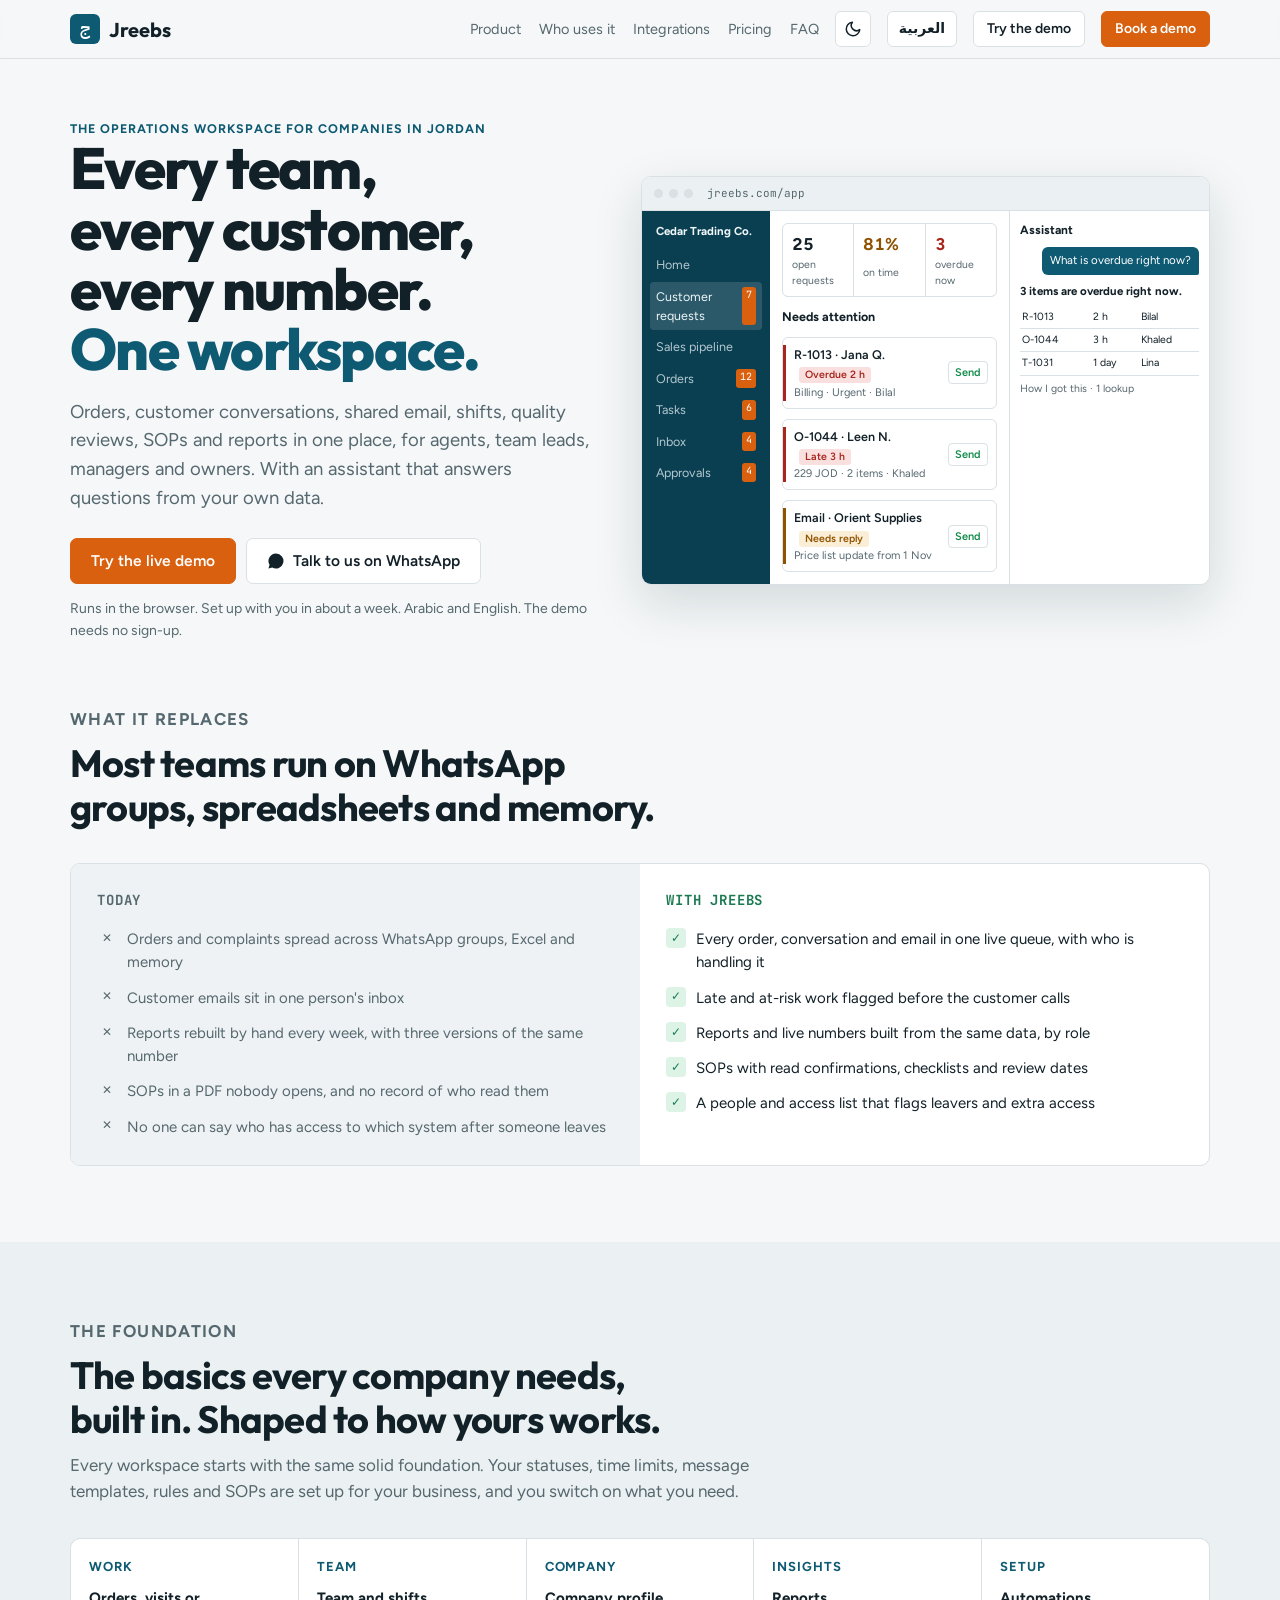
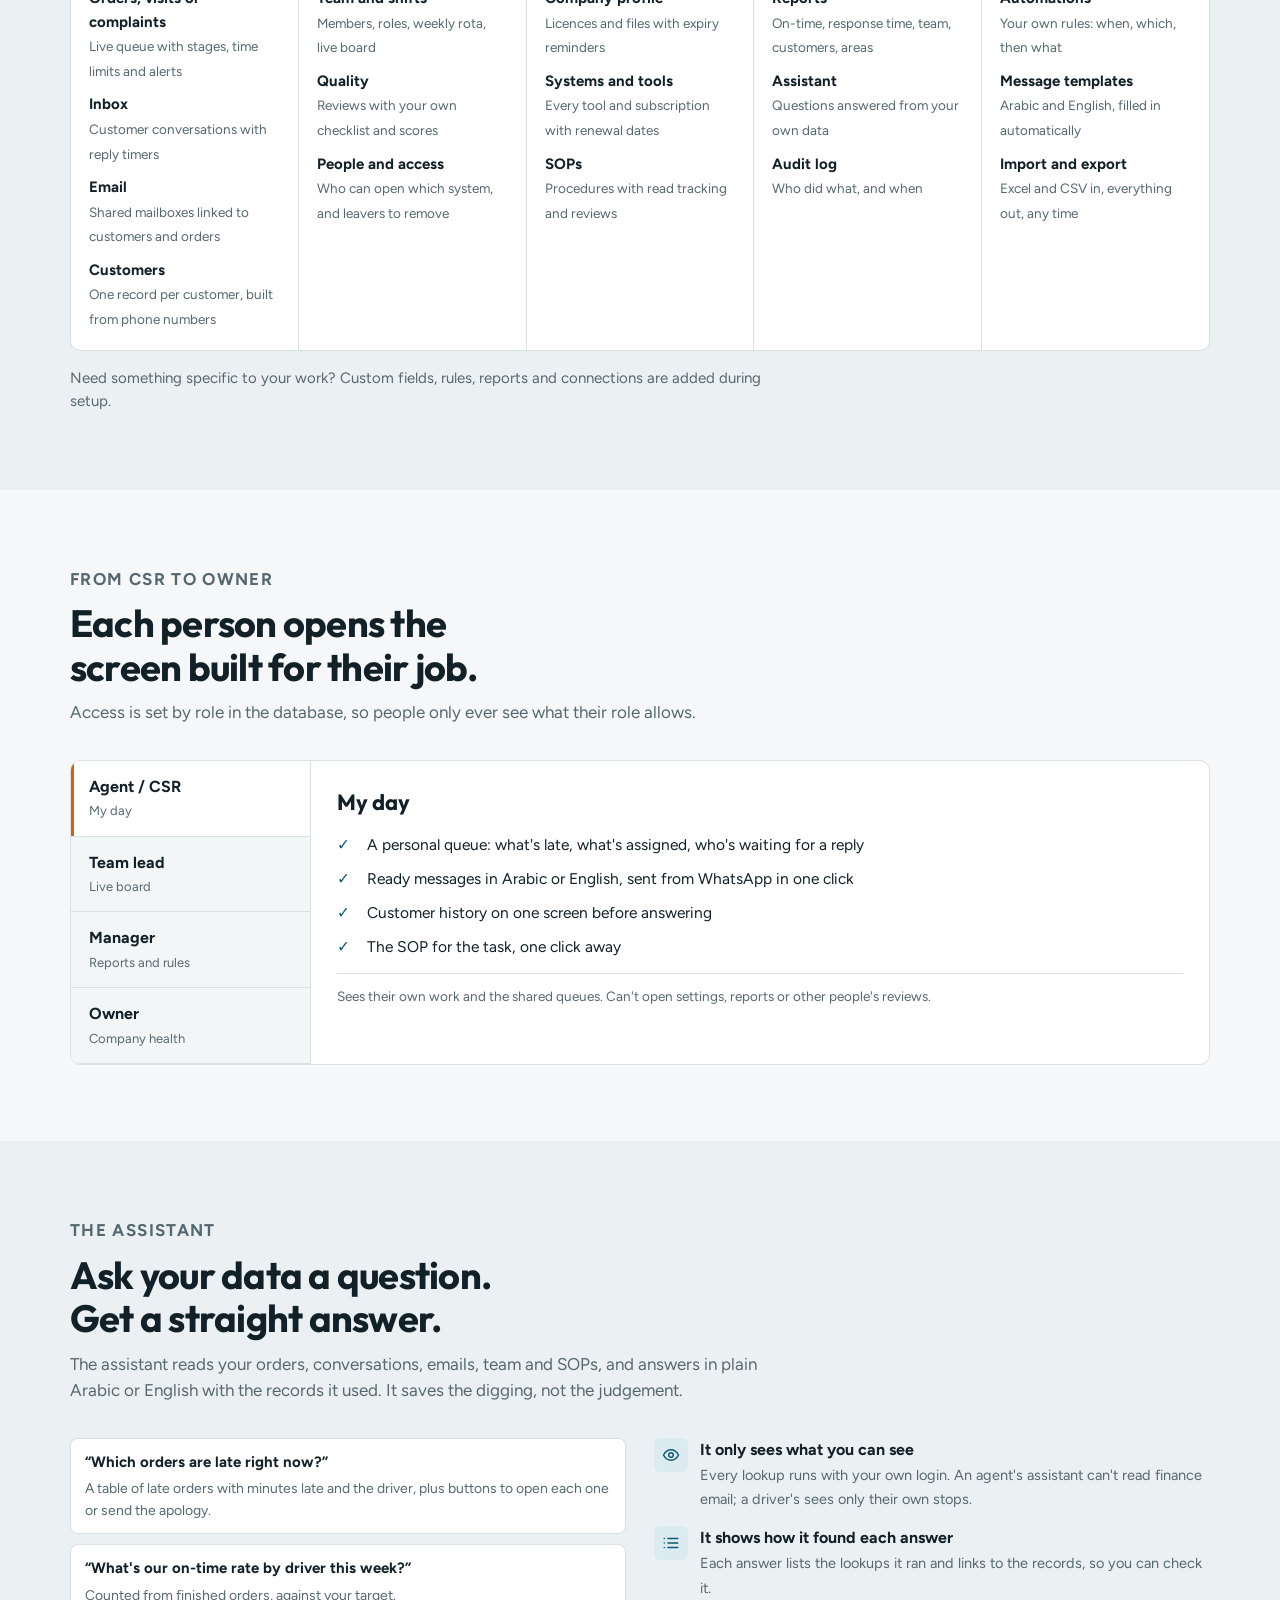
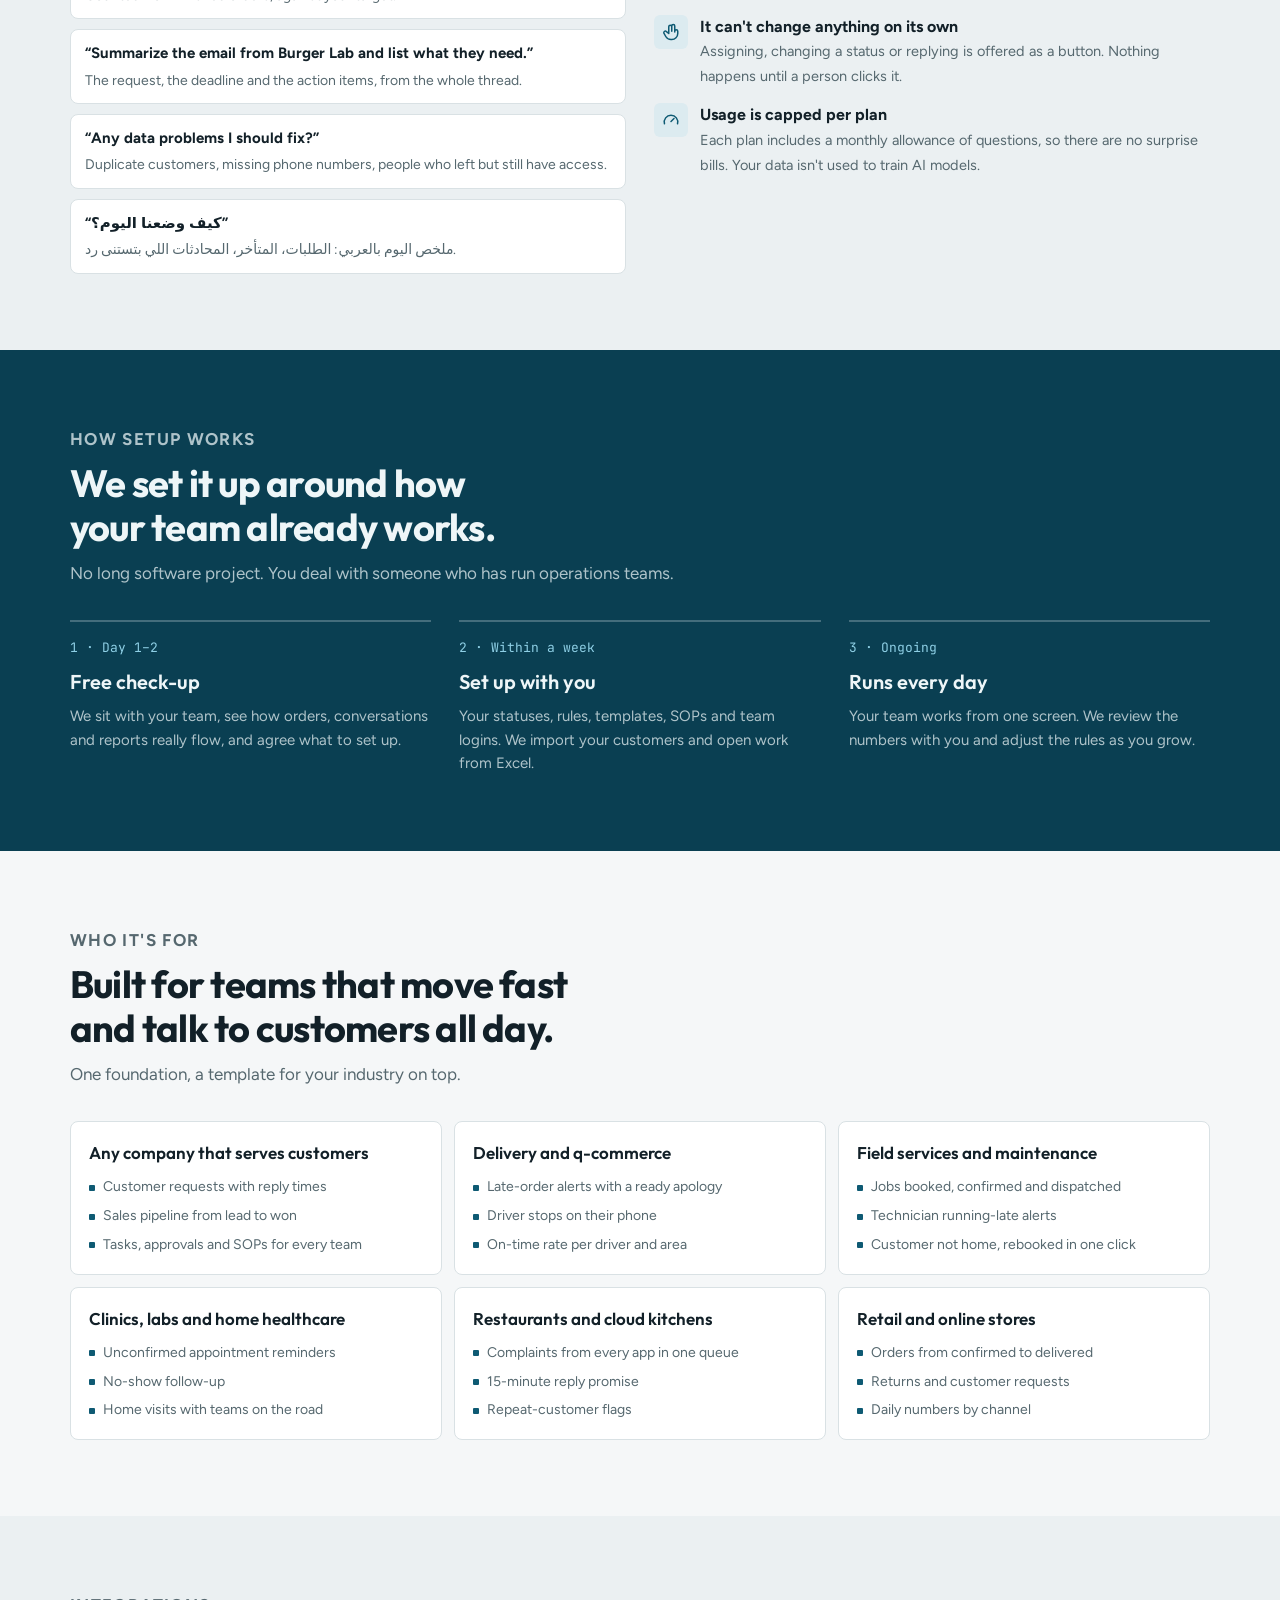
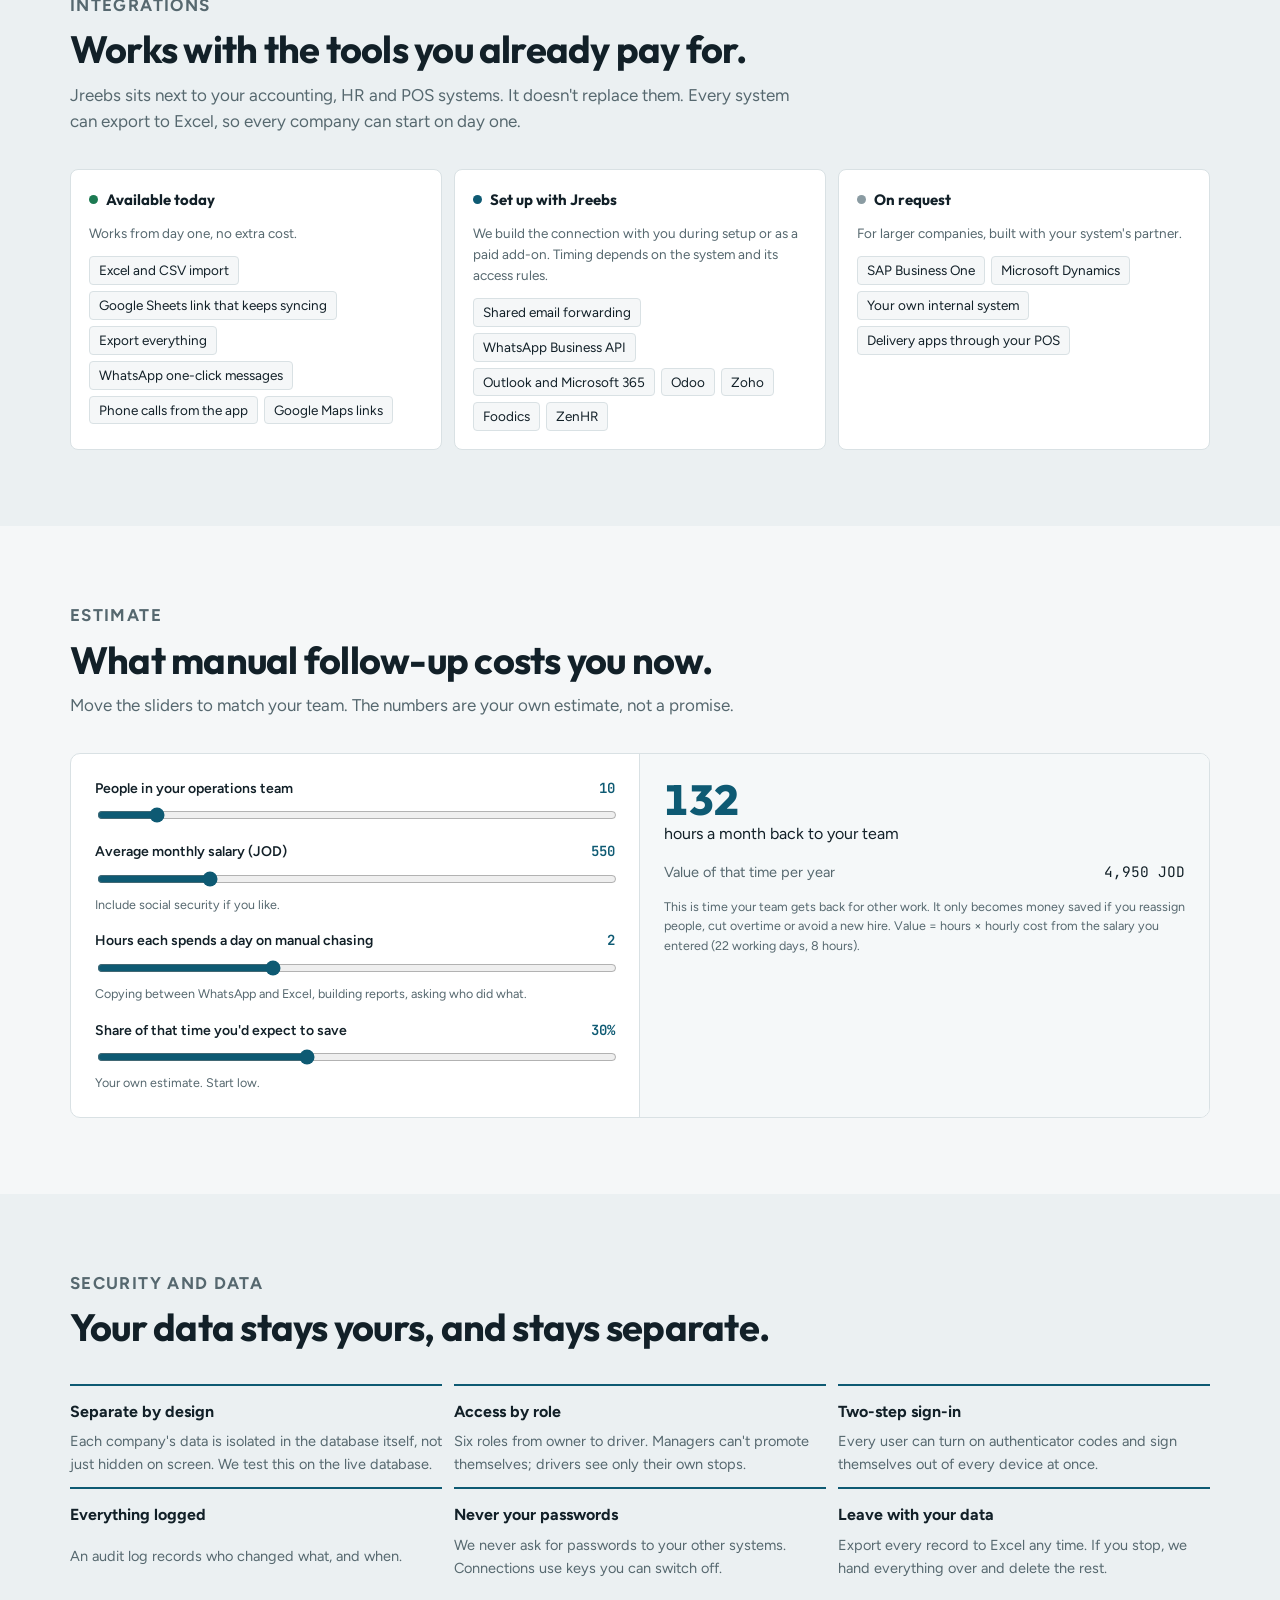
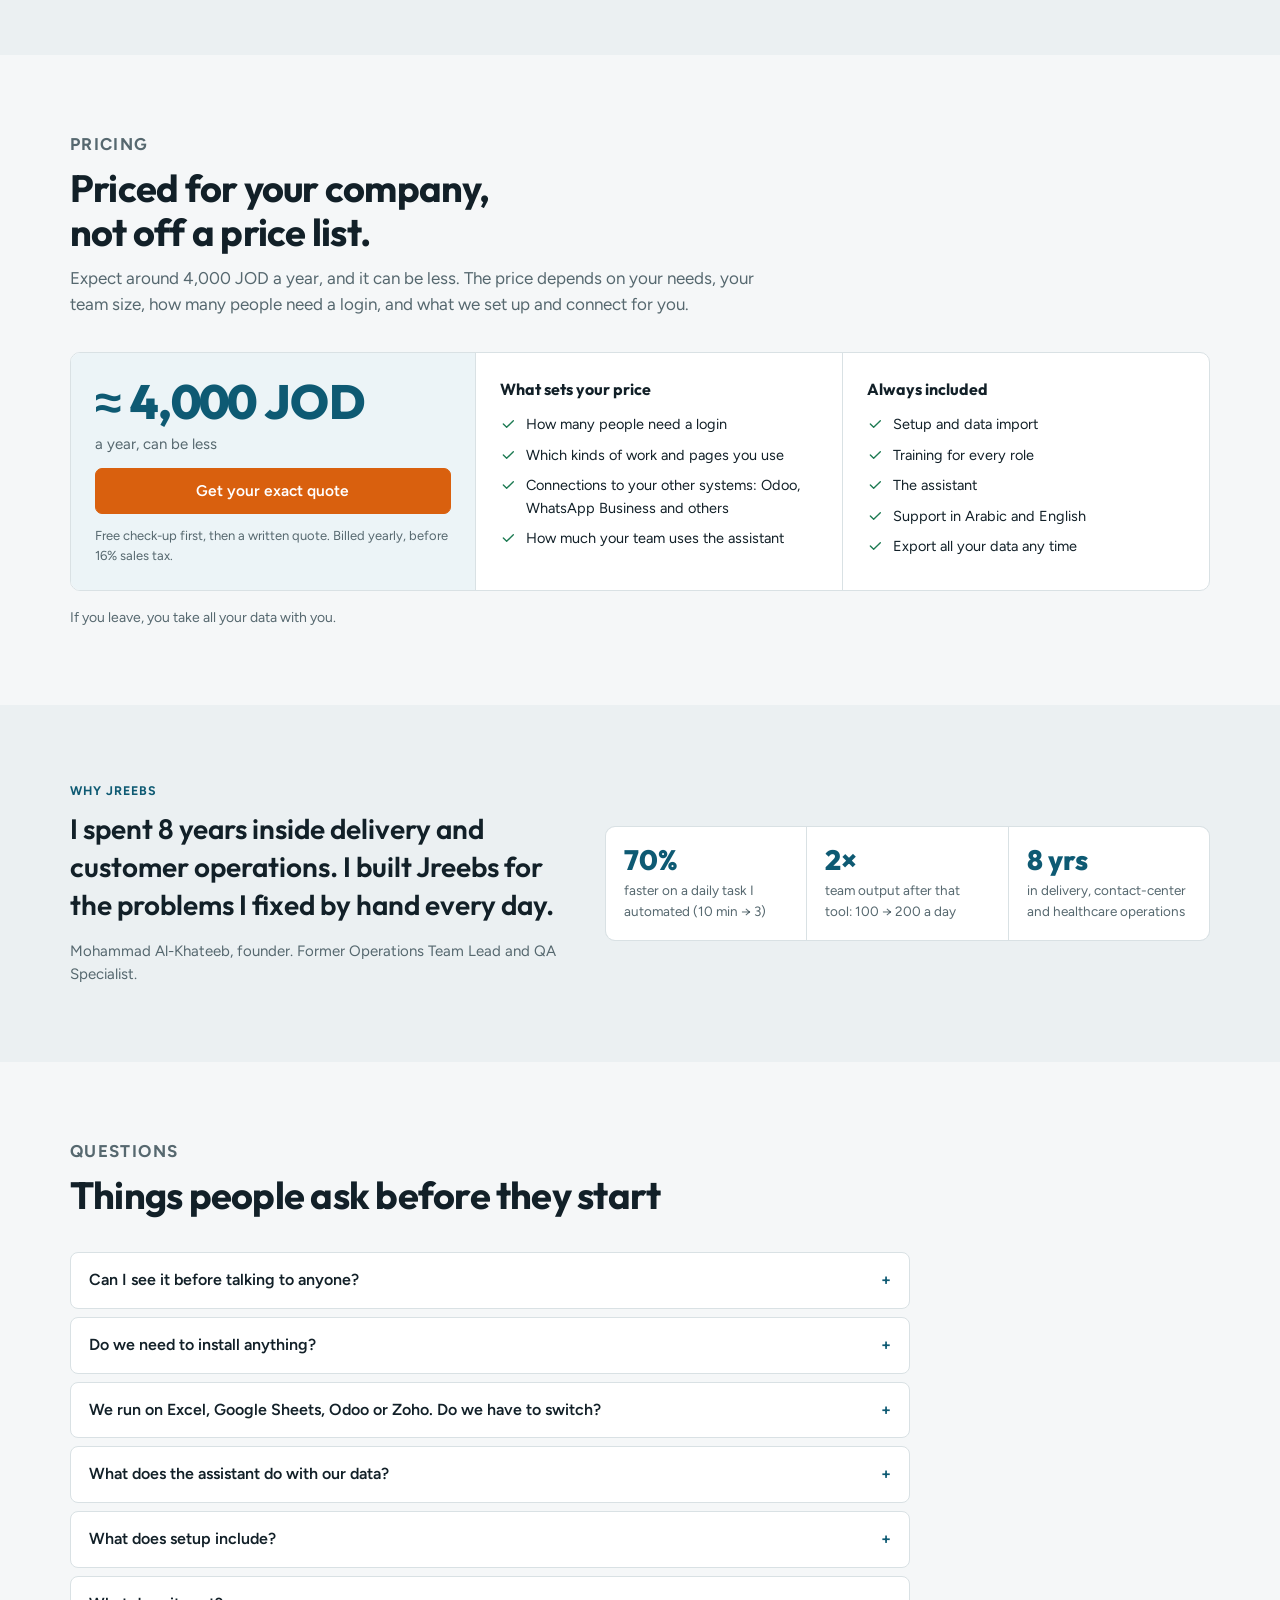
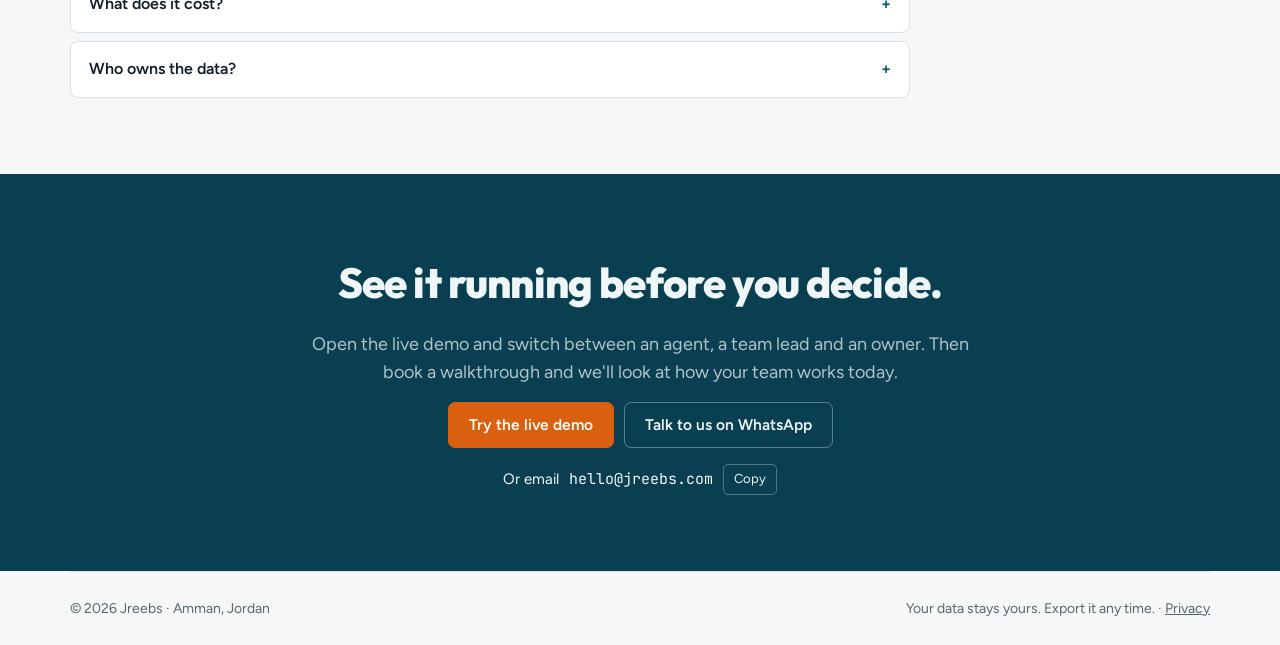
==== commit ebee3423: "Word the price as an estimate (around 4,000 JOD a year, can be less) Co-Authored-By: Claude Opus 5.5" ====
--- a/index.html
+++ b/index.html
@@ -494,8 +494,8 @@
     cAgents: "People in your operations team", cSalary: "Average monthly salary (JOD)", cSalaryHint: "Include social security if you like.", cHours: "Hours each spends a day on manual chasing", cHoursHint: "Copying between WhatsApp and Excel, building reports, asking who did what.", cShare: "Share of that time you'd expect to save", cShareHint: "Your own estimate. Start low.",
     outHours: "hours a month back to your team", outValue: "Value of that time per year", outFine: "This is time your team gets back for other work. It only becomes money saved if you reassign people, cut overtime or avoid a new hire. Value = hours × hourly cost from the salary you entered (22 working days, 8 hours).",
     secEyebrow: "Security and data", secTitle: "Your data stays yours, and stays separate.",
-    planEyebrow: "Pricing", planTitle: "Priced for your company, not off a price list.", planLead: "Most companies pay around 4,000 JOD a year, and many pay less. The price depends on your team size, how many people need a login, and what we set up and connect for you.",
-    estBig: "≈ 4,000 JOD", estUnit: "a year, often less", estDepends: "What sets your price", estIncluded: "Always included", estCta: "Get your exact quote", estFine: "Free check-up first, then a written quote. Billed yearly, before 16% sales tax.",
+    planEyebrow: "Pricing", planTitle: "Priced for your company, not off a price list.", planLead: "Expect around 4,000 JOD a year, and it can be less. The price depends on your needs, your team size, how many people need a login, and what we set up and connect for you.",
+    estBig: "≈ 4,000 JOD", estUnit: "a year, can be less", estDepends: "What sets your price", estIncluded: "Always included", estCta: "Get your exact quote", estFine: "Free check-up first, then a written quote. Billed yearly, before 16% sales tax.",
     estD: ["How many people need a login", "Which kinds of work and pages you use", "Connections to your other systems: Odoo, WhatsApp Business and others", "How much your team uses the assistant"], estI: ["Setup and data import", "Training for every role", "The assistant", "Support in Arabic and English", "Export all your data any time"],
     planNote: "If you leave, you take all your data with you.",
     founderEyebrow: "Why Jreebs", founderQuote: "I spent 8 years inside delivery and customer operations. I built Jreebs for the problems I fixed by hand every day.",
@@ -526,8 +526,8 @@
     cAgents: "عدد فريق العمليات", cSalary: "متوسط الراتب الشهري (دينار)", cSalaryHint: "ممكن تضيف الضمان الاجتماعي.", cHours: "ساعات المتابعة اليدوية لكل شخص باليوم", cHoursHint: "نسخ بين واتساب وإكسل، تجهيز تقارير، سؤال مين عمل شو.", cShare: "نسبة الوقت اللي بتتوقع توفّرها", cShareHint: "تقديرك انت. ابدأ بنسبة قليلة.",
     outHours: "ساعة بالشهر بترجع لفريقك", outValue: "قيمة هالوقت بالسنة", outFine: "هاد وقت بيرجع لفريقك لشغل ثاني. بيصير توفير مصاري إذا وزّعت الناس على شغل ثاني أو خففت الإضافي أو استغنيت عن تعيين جديد. القيمة = الساعات × كلفة الساعة من الراتب اللي دخلته (٢٢ يوم عمل، ٨ ساعات).",
     secEyebrow: "الأمان والبيانات", secTitle: "بياناتك إلك، ومنفصلة عن غيرها.",
-    planEyebrow: "الأسعار", planTitle: "سعر على قد شركتك، مش من قائمة أسعار.", planLead: "أغلب الشركات بتدفع حوالي ٤٬٠٠٠ دينار بالسنة، وكثير منها أقل. السعر بيعتمد على حجم فريقك، وعدد اللي بدهم حساب، وشو منجهّز ومنربط إلك.",
-    estBig: "≈ ٤٬٠٠٠ د.أ", estUnit: "بالسنة، وغالباً أقل", estDepends: "شو بيحدد سعرك", estIncluded: "دايماً ضمن السعر", estCta: "اطلب سعرك بالضبط", estFine: "فحص مجاني أول، بعدين عرض سعر مكتوب. دفع سنوي، غير شامل ضريبة المبيعات ١٦٪.",
+    planEyebrow: "الأسعار", planTitle: "سعر على قد شركتك، مش من قائمة أسعار.", planLead: "توقّع حوالي ٤٬٠٠٠ دينار بالسنة، وممكن أقل. السعر بيعتمد على احتياجاتك، وحجم فريقك، وعدد اللي بدهم حساب، وشو منجهّز ومنربط إلك.",
+    estBig: "≈ ٤٬٠٠٠ د.أ", estUnit: "بالسنة، وممكن أقل", estDepends: "شو بيحدد سعرك", estIncluded: "دايماً ضمن السعر", estCta: "اطلب سعرك بالضبط", estFine: "فحص مجاني أول، بعدين عرض سعر مكتوب. دفع سنوي، غير شامل ضريبة المبيعات ١٦٪.",
     estD: ["عدد اللي بدهم حساب", "أنواع الشغل والصفحات اللي بتستخدمها", "الربط مع أنظمتك الثانية: Odoo وواتساب للأعمال وغيرها", "قديش فريقك بيستخدم المساعد"], estI: ["التجهيز واستيراد البيانات", "تدريب لكل دور", "المساعد", "دعم بالعربي والإنجليزي", "تصدير كل بياناتك بأي وقت"],
     planNote: "وإذا وقفت، بتاخذ كل بياناتك معك.",
     founderEyebrow: "ليش مغطينك", founderQuote: "قضيت ٨ سنين جوّا عمليات التوصيل وخدمة العملاء. بنيت مغطينك للمشاكل اللي كنت أحلّها بإيدي كل يوم.",
@@ -600,8 +600,8 @@
 };
 const FACTS = { en: [["70%", "faster on a daily task I automated (10 min → 3)"], ["2×", "team output after that tool: 100 → 200 a day"], ["8 yrs", "in delivery, contact-center and healthcare operations"]], ar: [["٧٠٪", "أسرع بمهمة يومية أتمتتها (١٠ دقائق ← ٣)"], ["٢×", "إنتاجية الفريق بعد الأداة: ١٠٠ ← ٢٠٠ يومياً"], ["٨ سنين", "بعمليات التوصيل ومراكز الاتصال والرعاية الصحية"]] };
 const FAQ = {
-  en: [["Can I see it before talking to anyone?", "Yes. The live demo runs the real app on a sample company. Pick your type of business at the top, and use “View as” to switch between owner, manager, team lead, agent and field staff."], ["Do we need to install anything?", "No. Jreebs runs in the browser on any computer, tablet or phone. Your team gets a link and a login."], ["We run on Excel, Google Sheets, Odoo or Zoho. Do we have to switch?", "No. Jreebs sits next to them. Import from Excel in minutes, or link your Google Sheet and it keeps syncing: new and changed rows come in on their own, so your team can move over at their own pace. Direct connections to other systems are added when they are worth it."], ["What does the assistant do with our data?", "It reads only what the person asking is allowed to see, answers inside your workspace, and can't change records without a click. Your data isn't used to train AI models."], ["What does setup include?", "It is part of your quote: the check-up, building your workspace (statuses, rules, templates, SOPs), importing your data, adding your team and training them. Most setups take about a week."], ["What does it cost?", "Most companies pay around 4,000 JOD a year, and many pay less. It depends on how many people need a login, which kinds of work you track, and what we connect for you. You get a written quote after a free check-up. Billed yearly, before 16% sales tax."], ["Who owns the data?", "You do. Export everything any time. If you stop, we hand it all over and delete it from our side."]],
-  ar: [["بقدر أشوفه قبل ما أحكي مع حدا؟", "أكيد. النسخة التجريبية هي التطبيق الحقيقي على شركة تجريبية. اختار نوع شغلك من فوق، واستخدم «عرض كـ» لتبدّل بين صاحب الشركة والمدير وقائد الفريق والموظف والفريق الميداني."], ["لازم ننزّل إشي؟", "لا. مغطينك بيشتغل على المتصفح من أي كمبيوتر أو تابلت أو موبايل. فريقك بياخذ رابط وحساب."], ["إحنا شغالين على إكسل أو Google Sheets أو Odoo أو Zoho. لازم نغيّر؟", "لا. مغطينك بيشتغل جنبهم. استورد من إكسل بدقايق، أو اربط ملف Google Sheets وبضل يتزامن لحاله: الصفوف الجديدة والمعدّلة بتوصل لحالها، وفريقك بينتقل على راحته. الربط المباشر مع الأنظمة الثانية بينضاف لما يستاهل."], ["شو بيعمل المساعد ببياناتنا؟", "بيقرأ بس اللي مسموح للشخص اللي بيسأل يشوفه، وبيجاوب جوّا مساحتك، وما بيغيّر أي سجل بدون كبسة. وبياناتك ما بتستخدم لتدريب نماذج الذكاء الاصطناعي."], ["شو بيشمل التجهيز؟", "هو جزء من عرض السعر: الفحص، بناء مساحتك (الحالات والقواعد والرسائل والإجراءات)، استيراد بياناتك، إضافة فريقك وتدريبهم. أغلب التجهيزات بتاخذ أسبوع تقريباً."], ["قديش بيكلّف؟", "أغلب الشركات بتدفع حوالي ٤٬٠٠٠ دينار بالسنة، وكثير منها أقل. السعر بيعتمد على عدد اللي بدهم حساب، وأنواع الشغل اللي بتتابعها، وشو منربط إلك. بتاخذ عرض سعر مكتوب بعد فحص مجاني. دفع سنوي، غير شامل ضريبة المبيعات ١٦٪."], ["لمين البيانات؟", "إلك. صدّر كل شي بأي وقت. وإذا وقفت، منسلّمك كل شي ومنحذفه من عنا."]]
+  en: [["Can I see it before talking to anyone?", "Yes. The live demo runs the real app on a sample company. Pick your type of business at the top, and use “View as” to switch between owner, manager, team lead, agent and field staff."], ["Do we need to install anything?", "No. Jreebs runs in the browser on any computer, tablet or phone. Your team gets a link and a login."], ["We run on Excel, Google Sheets, Odoo or Zoho. Do we have to switch?", "No. Jreebs sits next to them. Import from Excel in minutes, or link your Google Sheet and it keeps syncing: new and changed rows come in on their own, so your team can move over at their own pace. Direct connections to other systems are added when they are worth it."], ["What does the assistant do with our data?", "It reads only what the person asking is allowed to see, answers inside your workspace, and can't change records without a click. Your data isn't used to train AI models."], ["What does setup include?", "It is part of your quote: the check-up, building your workspace (statuses, rules, templates, SOPs), importing your data, adding your team and training them. Most setups take about a week."], ["What does it cost?", "Around 4,000 JOD a year, and it can be less. It depends on how many people need a login, which kinds of work you track, and what we connect for you. You get a written quote after a free check-up. Billed yearly, before 16% sales tax."], ["Who owns the data?", "You do. Export everything any time. If you stop, we hand it all over and delete it from our side."]],
+  ar: [["بقدر أشوفه قبل ما أحكي مع حدا؟", "أكيد. النسخة التجريبية هي التطبيق الحقيقي على شركة تجريبية. اختار نوع شغلك من فوق، واستخدم «عرض كـ» لتبدّل بين صاحب الشركة والمدير وقائد الفريق والموظف والفريق الميداني."], ["لازم ننزّل إشي؟", "لا. مغطينك بيشتغل على المتصفح من أي كمبيوتر أو تابلت أو موبايل. فريقك بياخذ رابط وحساب."], ["إحنا شغالين على إكسل أو Google Sheets أو Odoo أو Zoho. لازم نغيّر؟", "لا. مغطينك بيشتغل جنبهم. استورد من إكسل بدقايق، أو اربط ملف Google Sheets وبضل يتزامن لحاله: الصفوف الجديدة والمعدّلة بتوصل لحالها، وفريقك بينتقل على راحته. الربط المباشر مع الأنظمة الثانية بينضاف لما يستاهل."], ["شو بيعمل المساعد ببياناتنا؟", "بيقرأ بس اللي مسموح للشخص اللي بيسأل يشوفه، وبيجاوب جوّا مساحتك، وما بيغيّر أي سجل بدون كبسة. وبياناتك ما بتستخدم لتدريب نماذج الذكاء الاصطناعي."], ["شو بيشمل التجهيز؟", "هو جزء من عرض السعر: الفحص، بناء مساحتك (الحالات والقواعد والرسائل والإجراءات)، استيراد بياناتك، إضافة فريقك وتدريبهم. أغلب التجهيزات بتاخذ أسبوع تقريباً."], ["قديش بيكلّف؟", "حوالي ٤٬٠٠٠ دينار بالسنة، وممكن أقل. السعر بيعتمد على عدد اللي بدهم حساب، وأنواع الشغل اللي بتتابعها، وشو منربط إلك. بتاخذ عرض سعر مكتوب بعد فحص مجاني. دفع سنوي، غير شامل ضريبة المبيعات ١٦٪."], ["لمين البيانات؟", "إلك. صدّر كل شي بأي وقت. وإذا وقفت، منسلّمك كل شي ومنحذفه من عنا."]]
 };
 const FRAME = {
   en: { url: "jreebs.com/app", nav: [["Home", ""], ["Customer requests", "7"], ["Sales pipeline", ""], ["Orders", "12"], ["Tasks", "6"], ["Inbox", "4"], ["Approvals", "4"]], title: "Needs attention", k: [["25", "open requests"], ["81%", "on time"], ["3", "overdue now"]], rows: [["c", "R-1013 · Jana Q.", "Overdue 2 h", "Billing · Urgent · Bilal"], ["c", "O-1044 · Leen N.", "Late 3 h", "229 JOD · 2 items · Khaled"], ["w", "Email · Orient Supplies", "Needs reply", "Price list update from 1 Nov"]], send: "Send", ai: "Assistant", q: "What is overdue right now?", a: "3 items are overdue right now.", how: "How I got this · 1 lookup", tbl: [["R-1013", "2 h", "Bilal"], ["O-1044", "3 h", "Khaled"], ["T-1031", "1 day", "Lina"]] },
